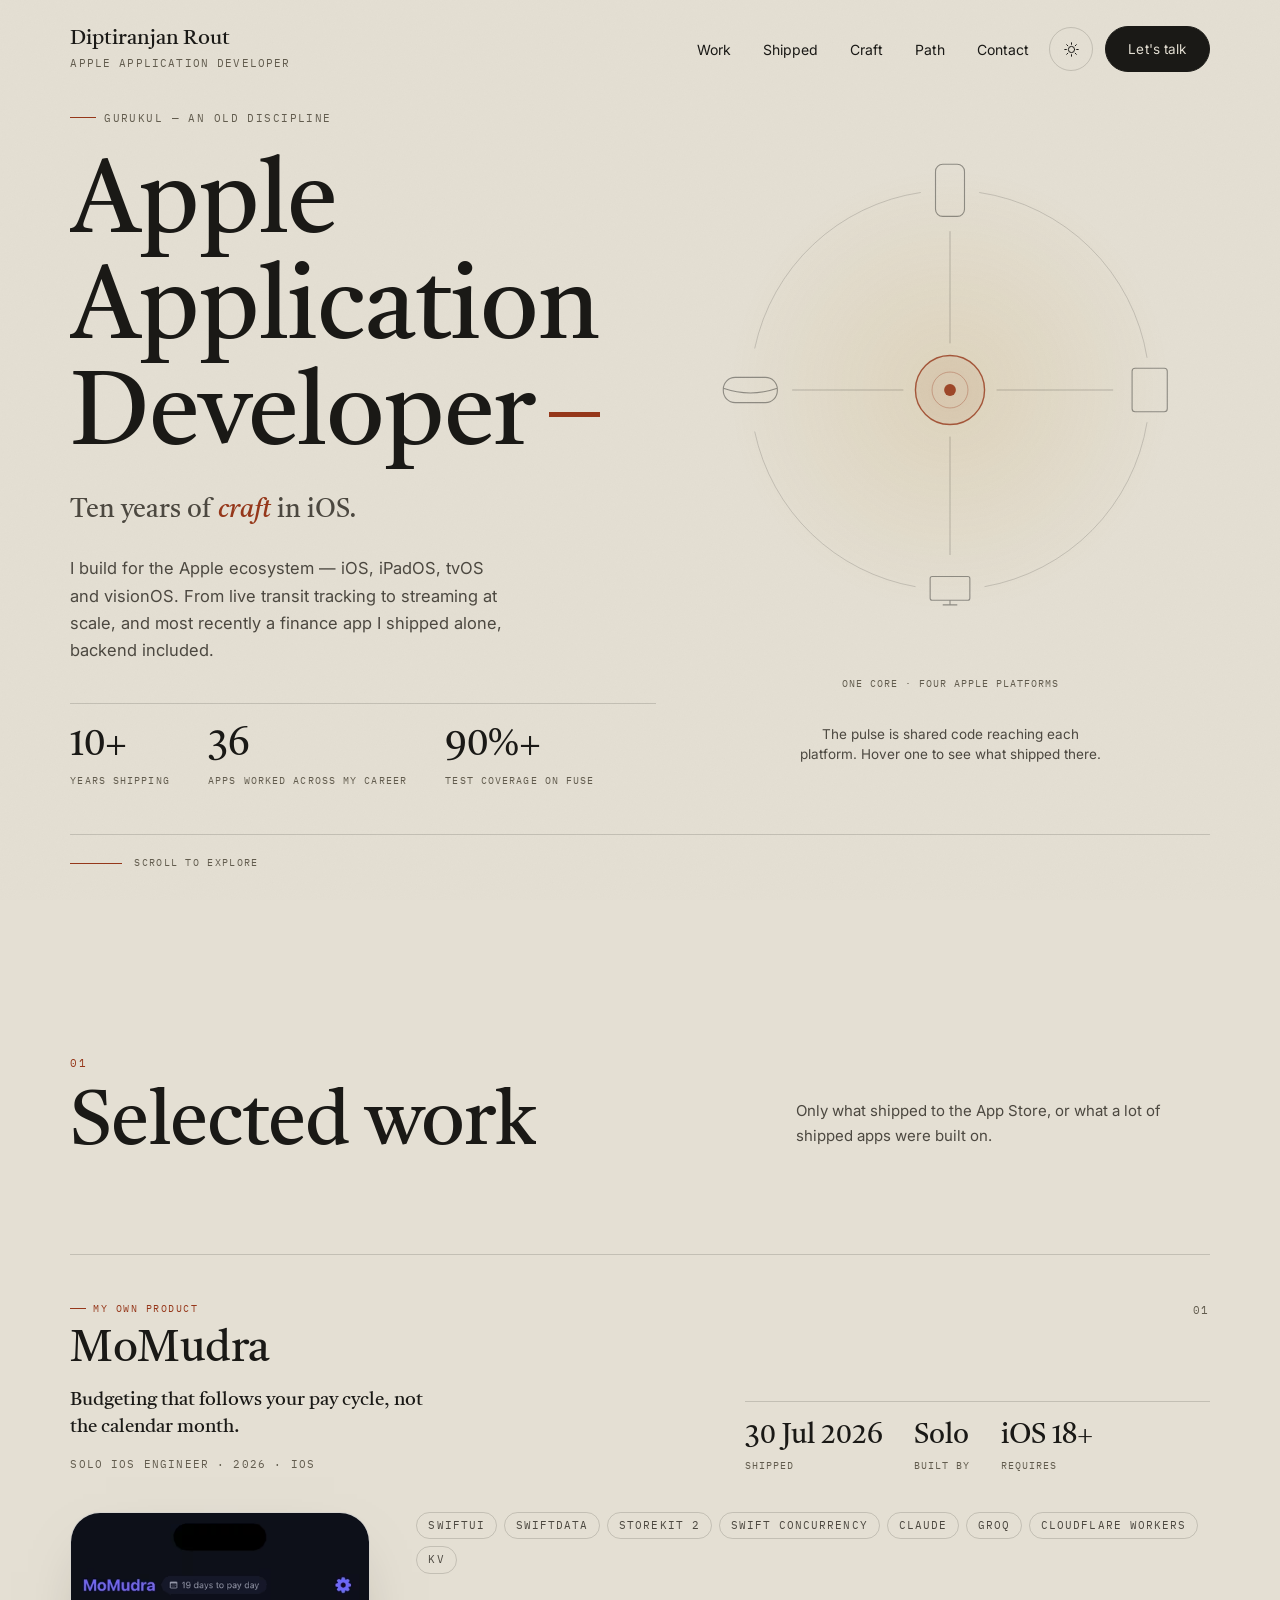
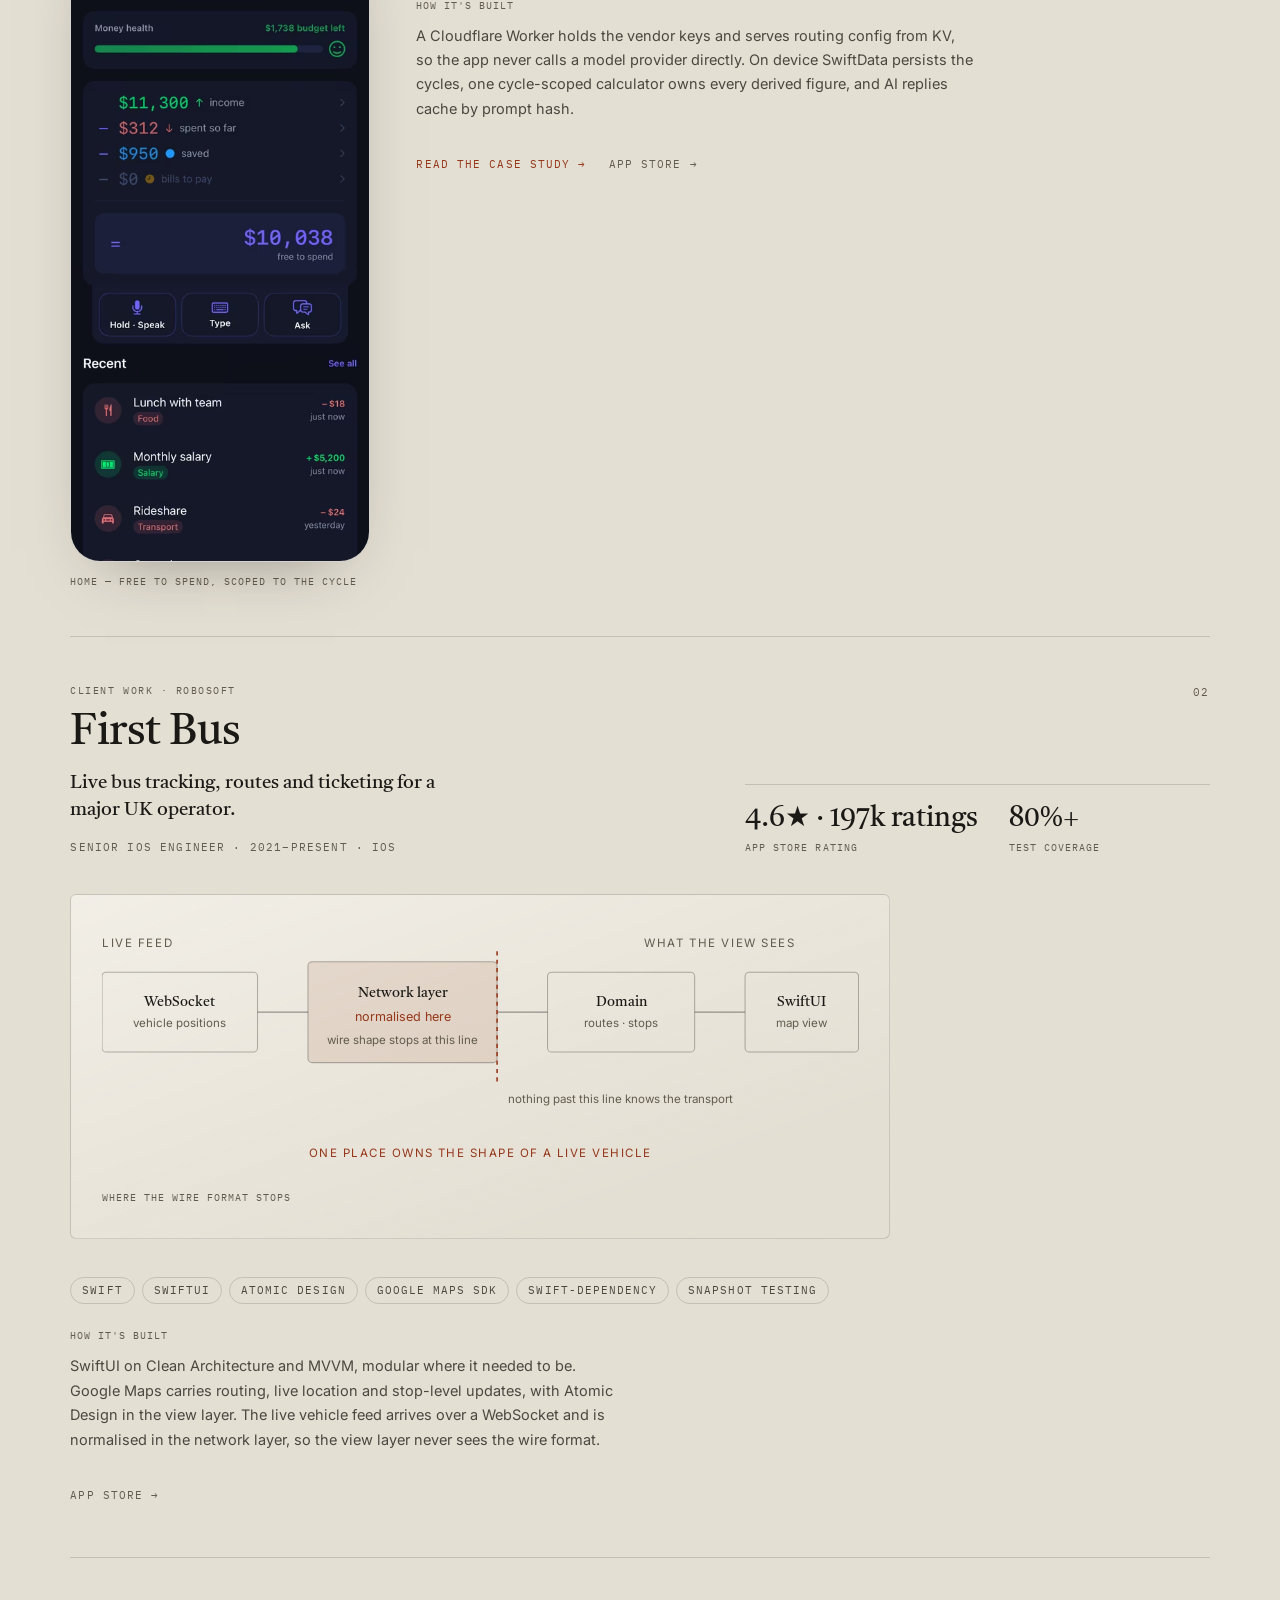
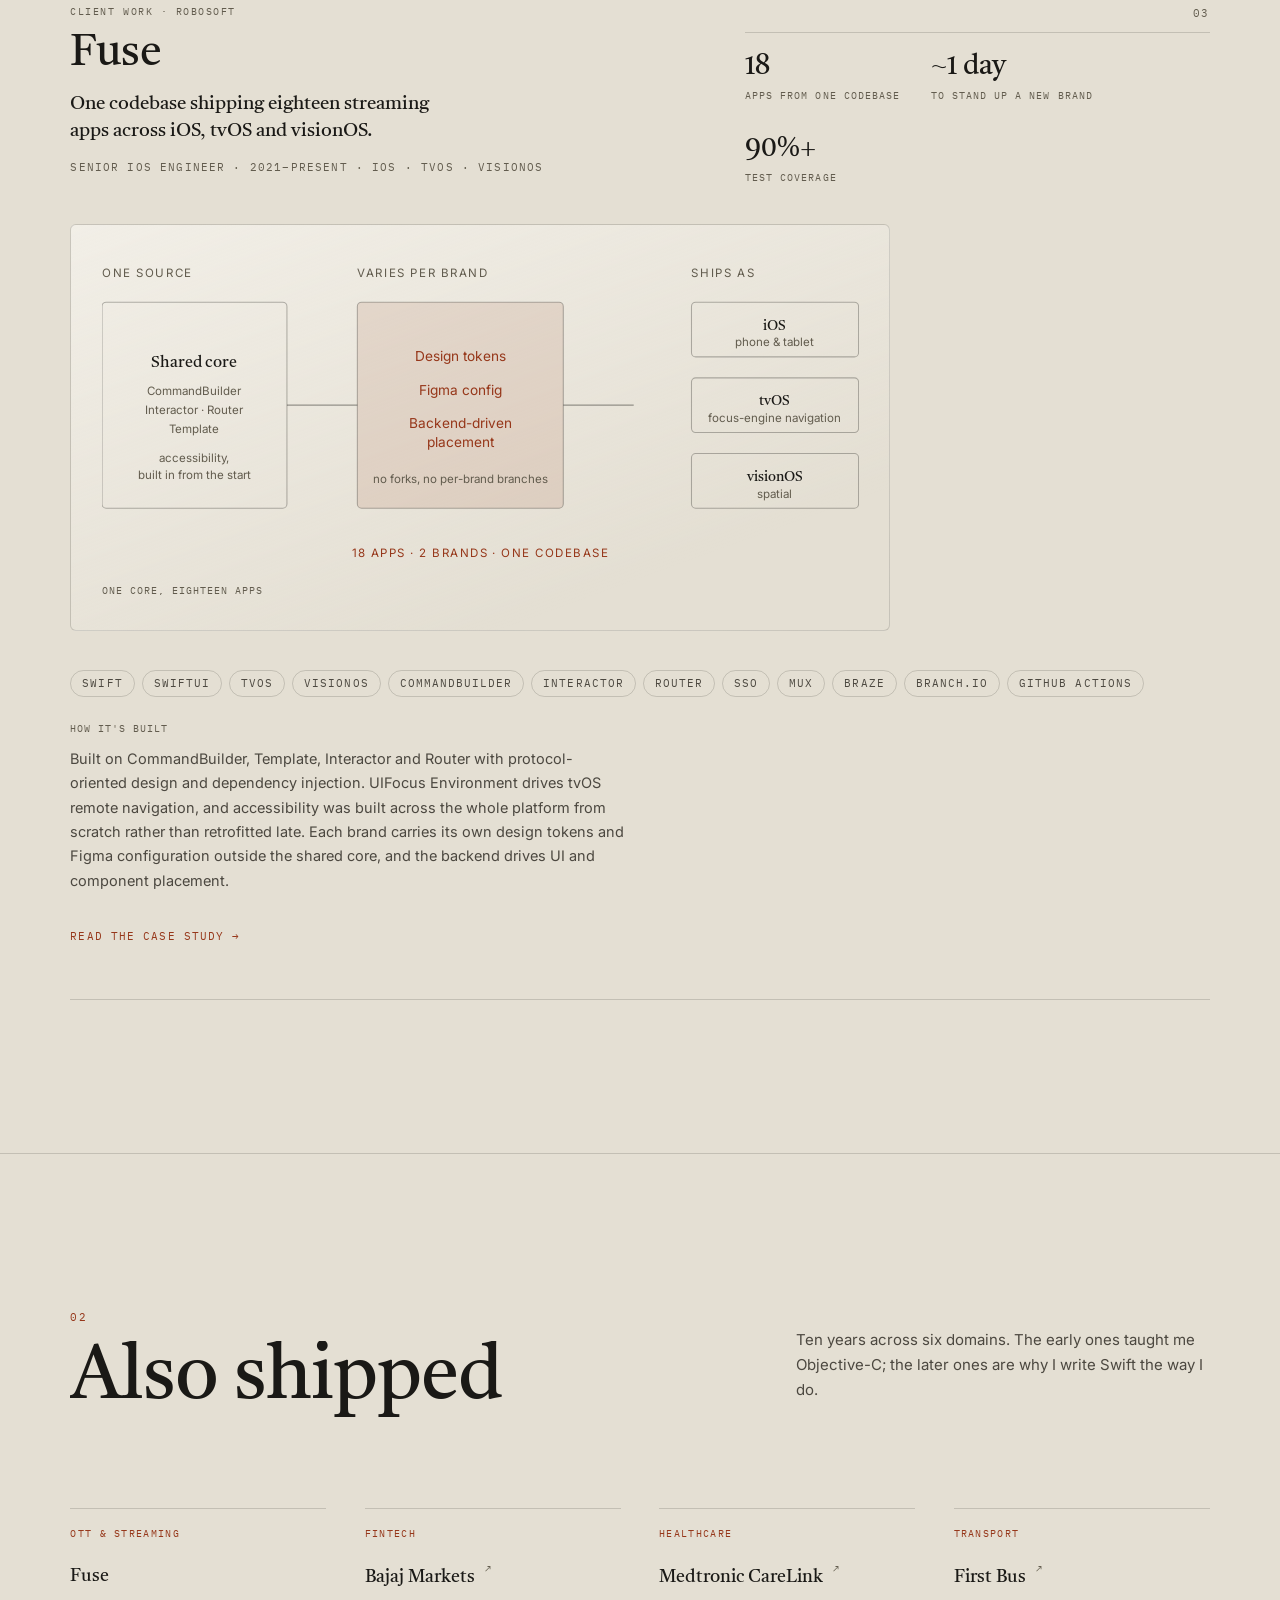
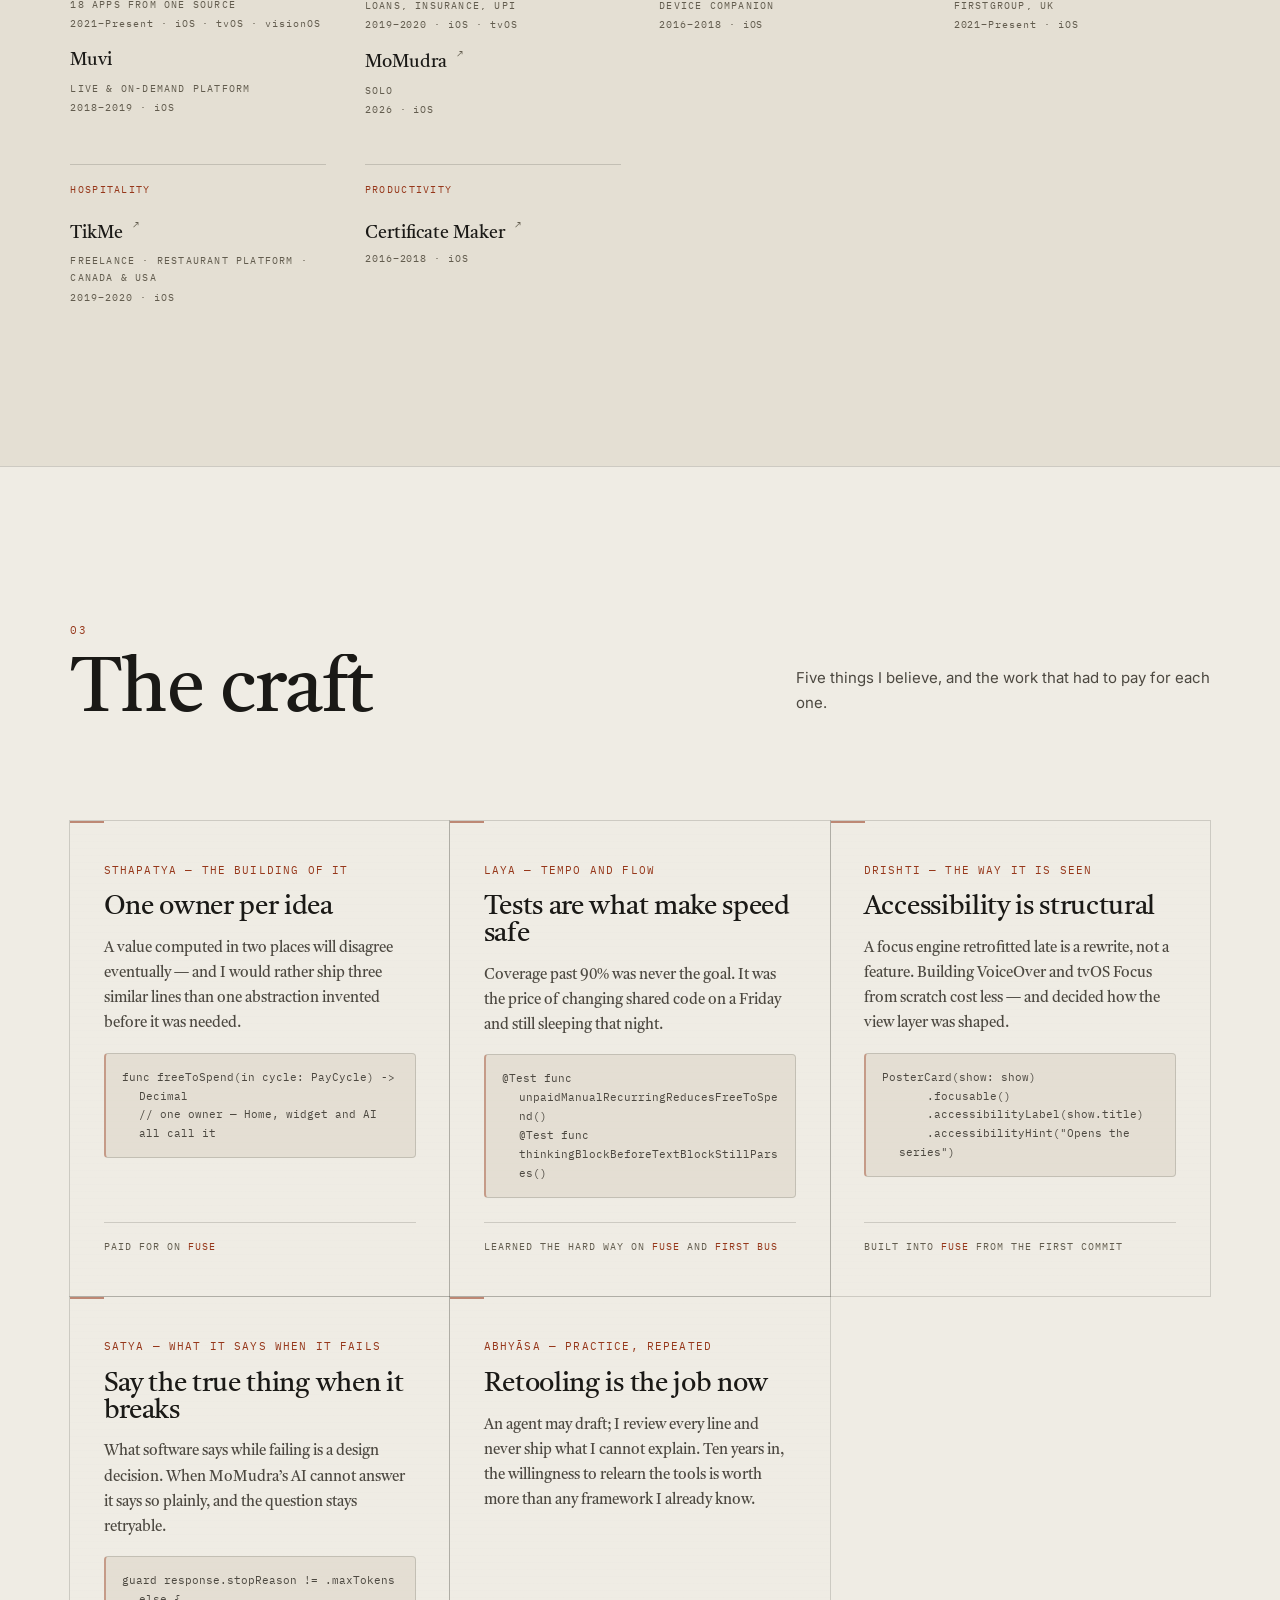
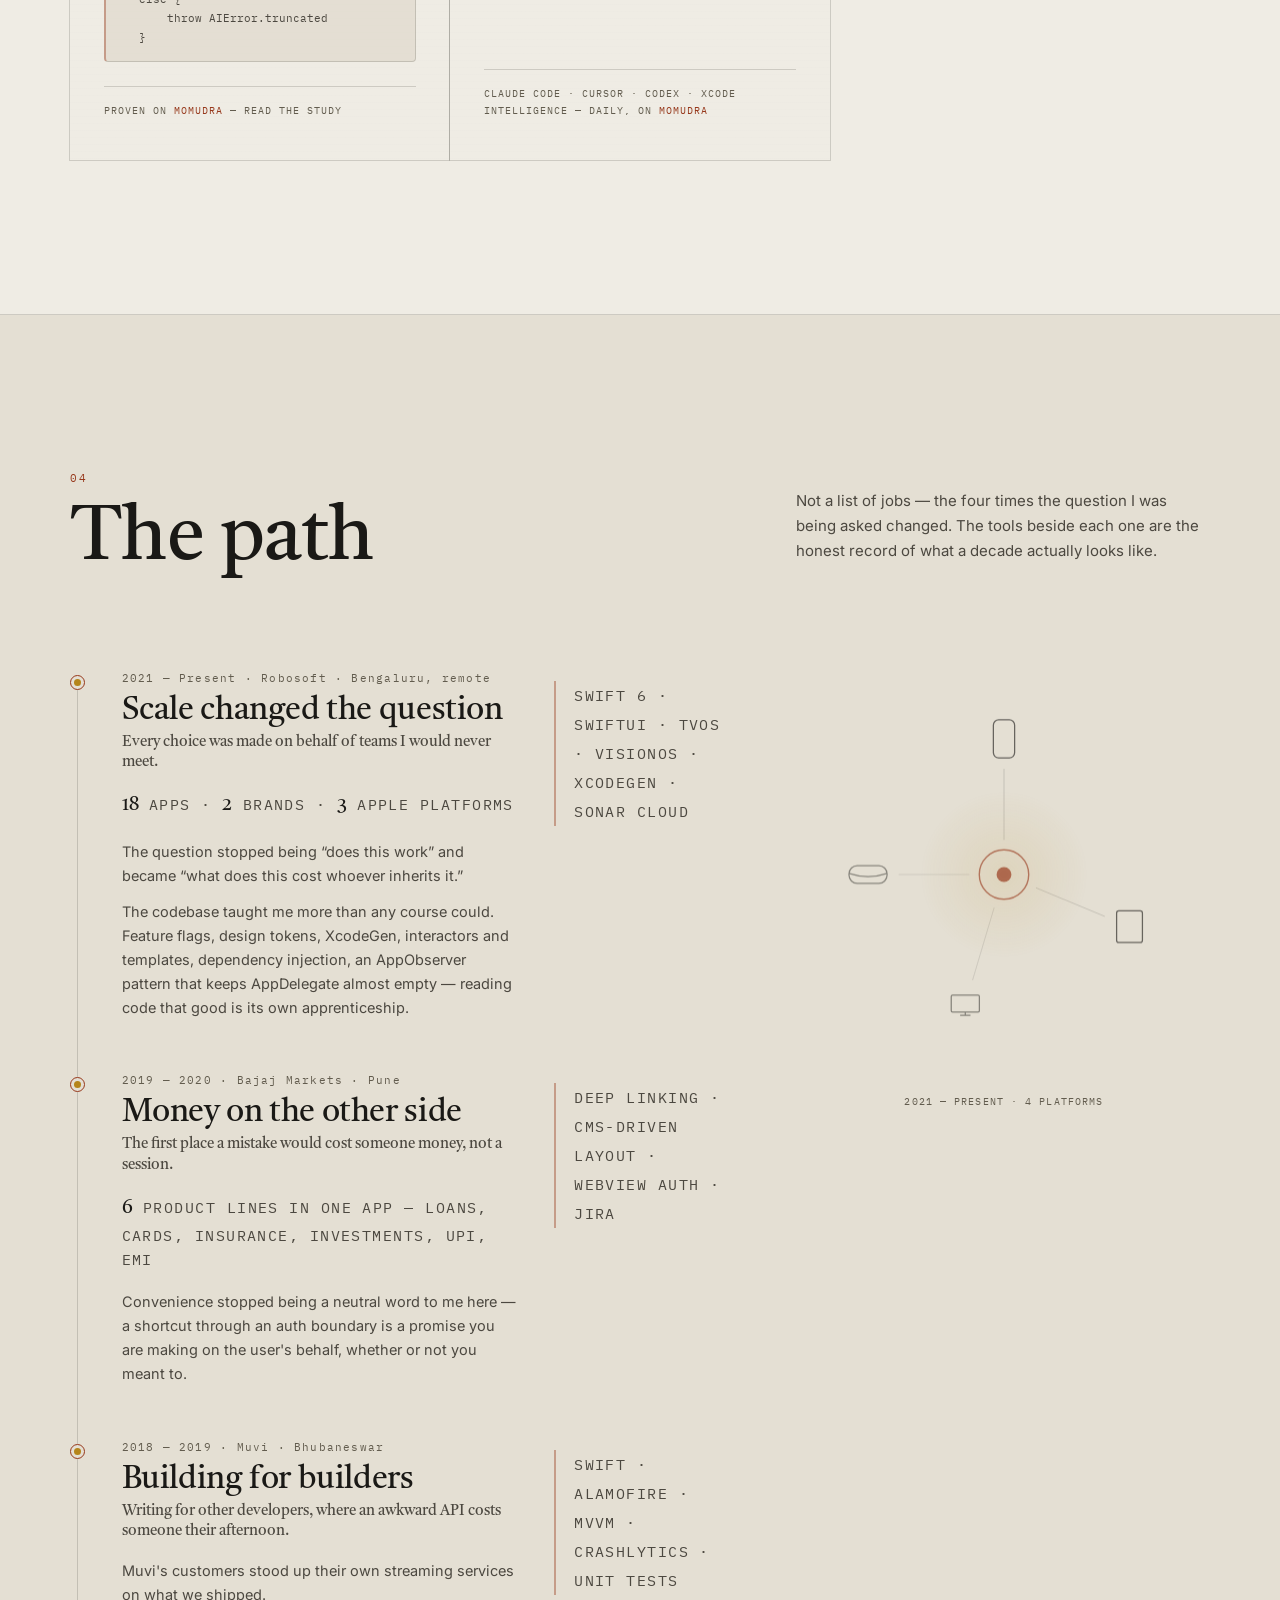
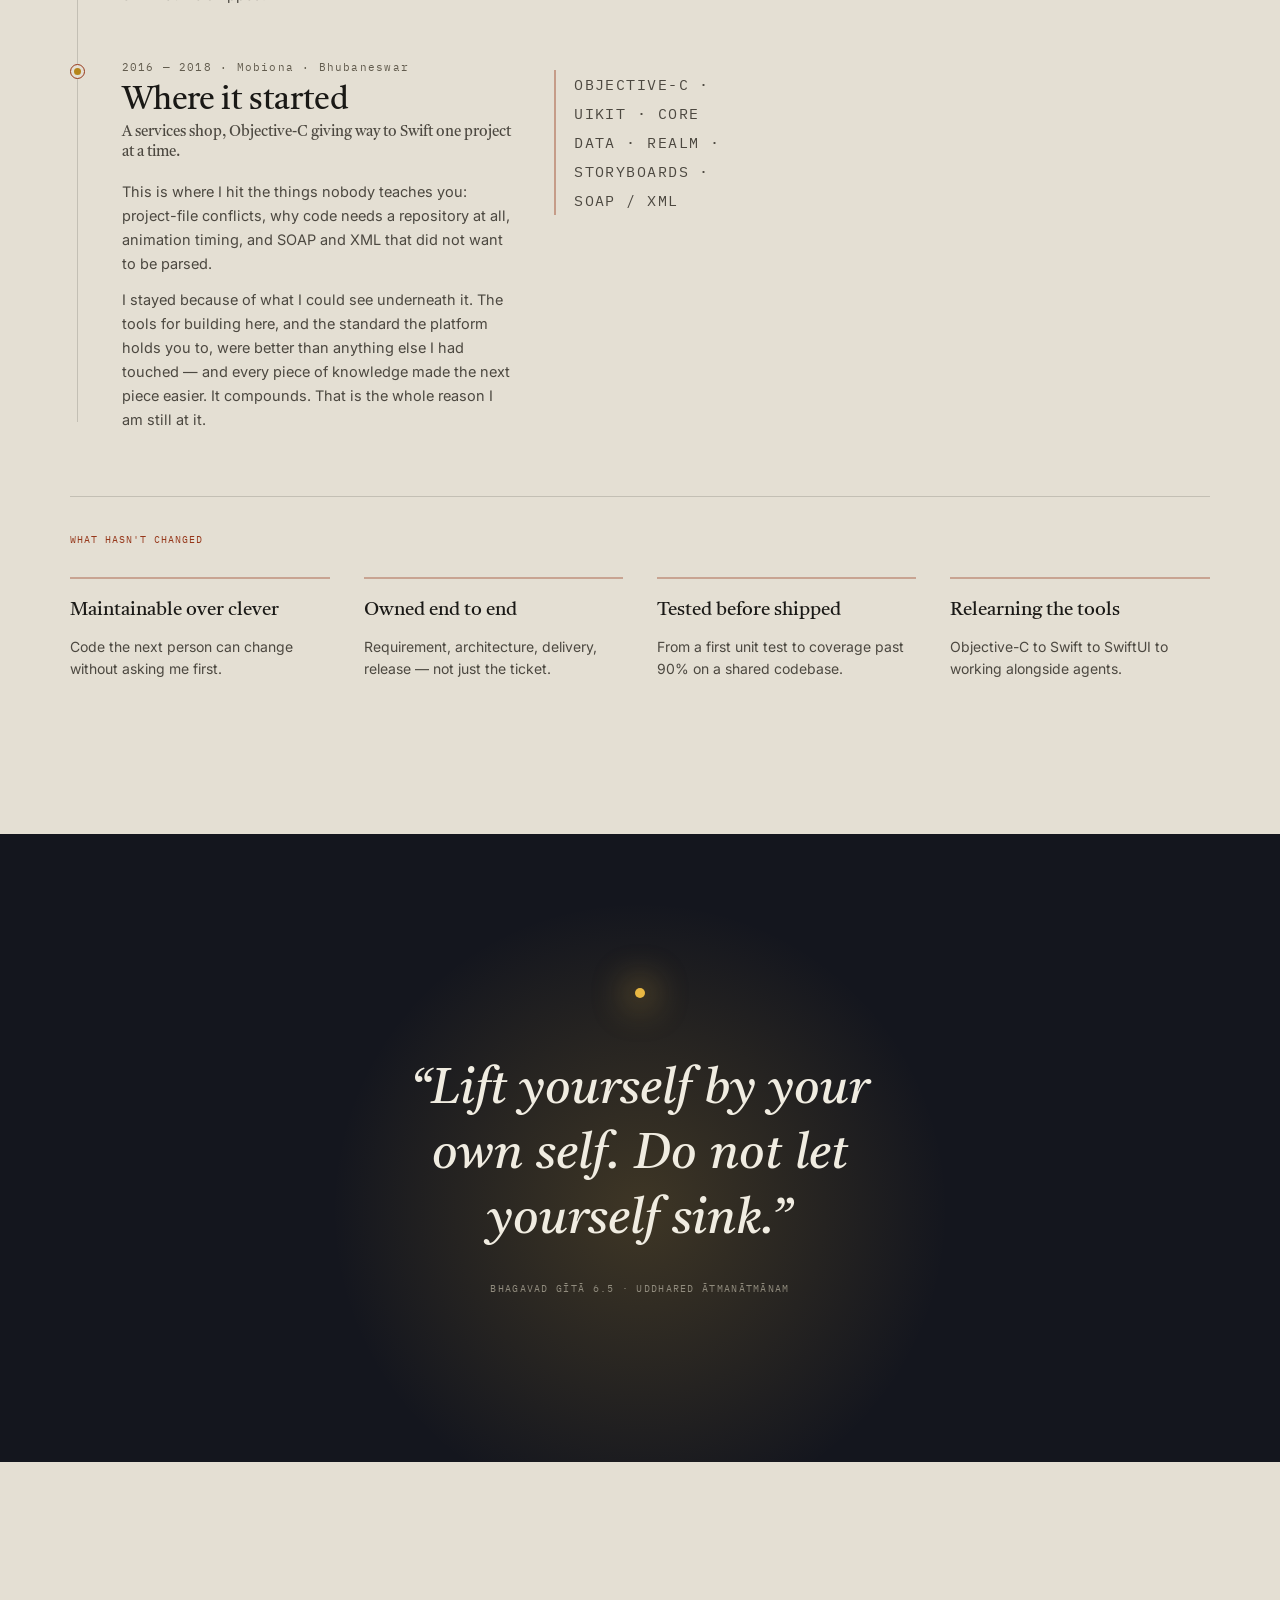
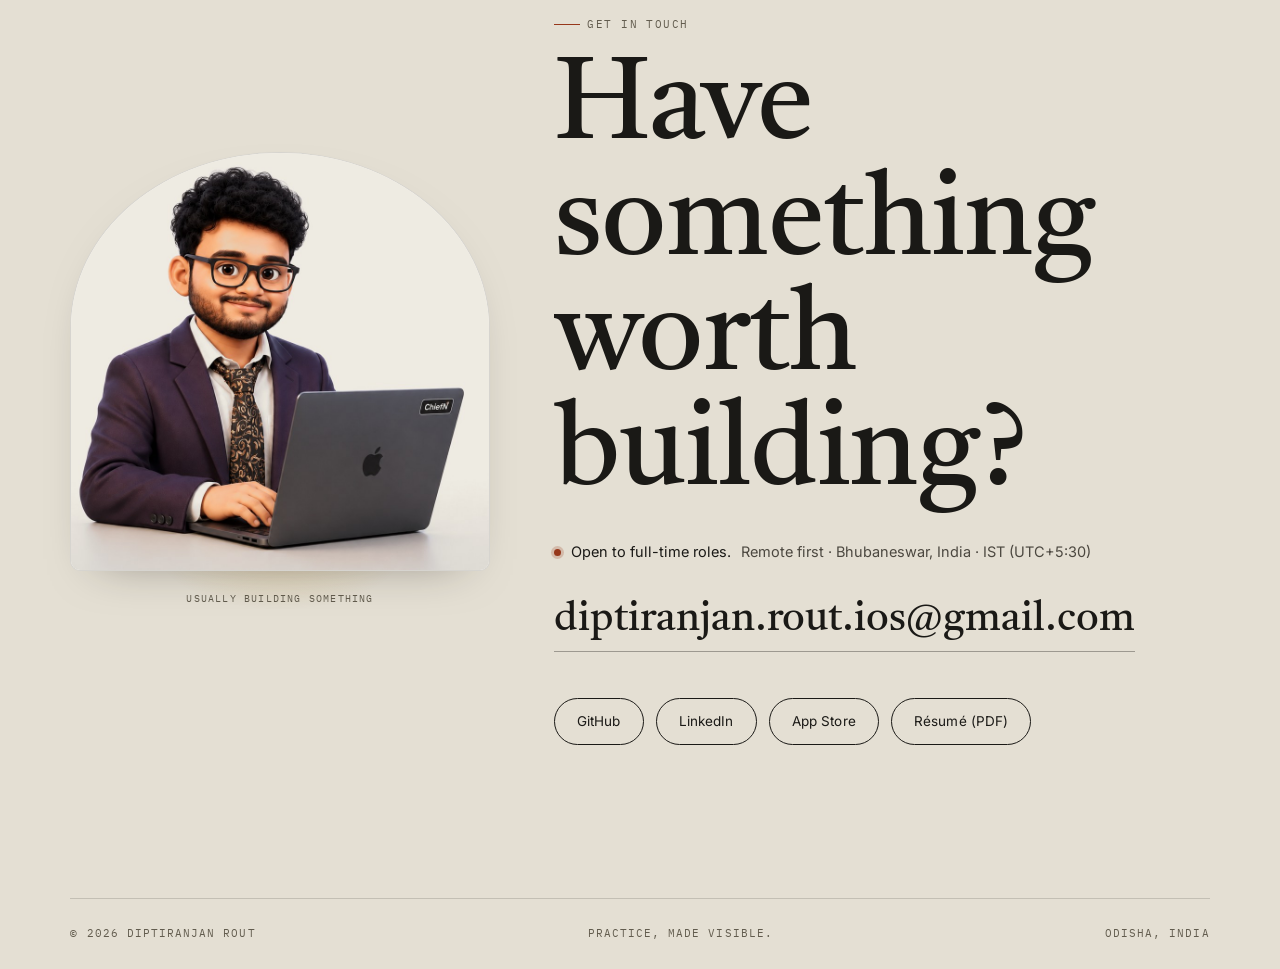
==== index.html @ b43cba4b "The Path gets the journey figure — the hero's constellation, rewound Dipti wanted the decade told as" ====
<!DOCTYPE html>
<html lang="en">
<head>
<meta charset="utf-8" />
<meta name="viewport" content="width=device-width, initial-scale=1" />
<title>Diptiranjan Rout — Apple Application Developer</title>
<meta name="description" content="Portfolio of Diptiranjan Rout, Apple application developer with 10 years across iOS and tvOS — Swift, SwiftUI and Clean Architecture, from fintech to streaming at scale." />
<link rel="canonical" href="https://diptirout.com/">
<meta property="og:site_name" content="Diptiranjan Rout">
<meta property="og:type" content="website">
<meta property="og:url" content="https://diptirout.com/">
<meta property="og:title" content="Diptiranjan Rout — Apple Application Developer">
<meta property="og:description" content="Ten years building for the Apple ecosystem — iOS, iPadOS, tvOS and visionOS. Eighteen apps from one codebase, and a finance app shipped solo, backend included.">
<meta property="og:image" content="https://diptirout.com/shots/og.png">
<meta property="og:image:width" content="1200">
<meta property="og:image:height" content="630">
<meta property="og:image:alt" content="Apple Application Developer — ten years of craft in iOS. Ten years shipping, eighteen apps from one codebase, ninety percent test coverage.">
<meta name="twitter:card" content="summary_large_image">
<meta name="twitter:title" content="Diptiranjan Rout — Apple Application Developer">
<meta name="twitter:description" content="Ten years building for the Apple ecosystem — iOS, iPadOS, tvOS and visionOS. Eighteen apps from one codebase, and a finance app shipped solo, backend included.">
<meta name="twitter:image" content="https://diptirout.com/shots/og.png">
<meta name="theme-color" content="#e9e0cd" media="(prefers-color-scheme: light)">
<meta name="theme-color" content="#141a2b" media="(prefers-color-scheme: dark)">

<script>
  /* Set the theme before first paint so there is no flash of the wrong ground.
     `js` also gates every entrance animation — without it the page renders
     fully visible, so a script failure degrades to a readable document. */
  (function(){
    var d = document.documentElement;
    d.classList.add('js');
    try{
      var saved = localStorage.getItem('gurukul-theme');
      if (saved) d.setAttribute('data-theme', saved);
    }catch(e){}
  })();
</script>

<link rel="preconnect" href="https://fonts.googleapis.com">
<link rel="preconnect" href="https://fonts.gstatic.com" crossorigin>
<link href="https://fonts.googleapis.com/css2?family=Tiro+Devanagari+Sanskrit:ital@0;1&family=Inter:wght@400;500&family=IBM+Plex+Mono:wght@400&display=swap" rel="stylesheet">

<link rel="stylesheet" href="site.css">
</head>
<body>

<a class="skip" href="#main">Skip to content</a>
<div id="progress"></div>

<!-- ══════════════ NAV ══════════════ -->
<header id="top-bar">
  <div class="shell nav">
    <a class="mark" href="#top">
      <b>Diptiranjan Rout</b>
      <small>Apple Application Developer</small>
    </a>

    <nav class="nav-links" id="menu">
      <ul>
        <li><a href="#work">Work</a></li>
        <li><a href="#shipped">Shipped</a></li>
        <li><a href="#craft">Craft</a></li>
        <li><a href="#path">Path</a></li>
        <li><a href="#talk">Contact</a></li>
      </ul>
    </nav>

    <div class="nav-act">
      <button class="icon-btn" id="themeBtn" type="button" aria-label="Switch theme">
        <svg class="sun" viewBox="0 0 24 24" aria-hidden="true"><circle cx="12" cy="12" r="4.4"/><path d="M12 2.5v2.2M12 19.3v2.2M2.5 12h2.2M19.3 12h2.2M5.2 5.2l1.6 1.6M17.2 17.2l1.6 1.6M18.8 5.2l-1.6 1.6M6.8 17.2l-1.6 1.6"/></svg>
        <svg class="moon" viewBox="0 0 24 24" aria-hidden="true"><path d="M20 14.2A8.2 8.2 0 0 1 9.8 4a8.4 8.4 0 1 0 10.2 10.2z"/></svg>
      </button>
      <a class="btn solid" href="#talk">Let's talk</a>
      <button class="icon-btn" id="menuBtn" type="button" aria-expanded="false" aria-controls="menu" aria-label="Open menu"><span class="bars"></span></button>
    </div>
  </div>
</header>

<main id="main">

<!-- ══════════════ HERO ══════════════ -->
<section class="hero" id="top">
  <div class="shell">
    <div class="hero-grid">

      <div class="hero-copy">
        <div class="eyebrow" data-rv>Gurukul — an old discipline</div>

        <!-- The designation leads, not the tenure. A job title is the durable
             fact; "ten years" is a number that changes every January and
             reads as trivia beside it. -->
        <h1 id="headline" data-rv="mask">
          <span class="m"><span>Apple</span></span>
          <span class="m" data-d="1"><span>Application</span></span>
          <span class="m" data-d="2"><span>Developer<i class="tick"></i></span></span>
        </h1>

        <p class="hero-sub" data-rv data-d="2">Ten years of <em>craft</em> in iOS.</p>

        <p class="lede" data-rv data-d="3">I build for the Apple ecosystem — iOS, iPadOS, tvOS and visionOS. From live transit tracking to streaming at scale, and most recently a finance app I shipped alone, backend included.</p>

        <ul class="stats" data-rv data-d="4">
          <!-- BUILD:heroStats:start -->
      <li><b data-count>10+</b><span>Years shipping</span></li>
      <li><b data-count>36</b><span>Apps worked across my career</span></li>
      <li><b data-count>90%+</b><span>Test coverage on Fuse</span></li>
      <!-- BUILD:heroStats:end -->
        </ul>
      </div>

      <div class="hero-figure" data-rv="scale" data-d="1">
        <div class="platform-fig" id="platformWrap">
          <canvas id="platformFig" role="img" aria-label="A diagram: one shared core at the centre, joined by spokes to the five Apple platforms around it — iPhone, iPad, Apple Watch, Apple TV and Vision Pro. A pulse travels outward from the core along each spoke in turn, showing shared code reaching every device."></canvas>
        </div>
        <div class="fig-cap">
          <span id="figCap">One core · four Apple platforms</span>
        </div>
        <!-- The explanation belongs beside the thing it explains. Stranded in
             the hero footer it was 400px from the diagram and read as a motto. -->
        <p class="fig-note" data-rv data-d="2">The pulse is shared code reaching each platform. Hover one to see what shipped there.</p>
      </div>

    </div>

    <div class="hero-foot">
      <div class="scrollcue"><i></i> scroll to explore</div>
    </div>
  </div>
</section>

<!-- ══════════════ WORK ══════════════ -->
<section class="sec work" id="work">
  <div class="shell">
    <div class="sec-head">
      <div data-rv="mask">
        <span class="sec-num" aria-hidden="true">01</span>
        <h2><span class="m"><span>Selected work</span></span></h2>
      </div>
      <p class="note" data-rv data-d="1">Only what shipped to the App Store, or what a lot of shipped apps were built on.</p>
    </div>

    <div class="cards" id="cards">
      <!-- BUILD:cards:start -->
      <article class="card" id="work-momudra">
        <div class="card-head">
          <span class="idx" aria-hidden="true">01</span>
          <span class="owner owner-mine">My own product</span>
          <h3>MoMudra</h3>
          <p class="one">Budgeting that follows your pay cycle, not the calendar month.</p>
          <p class="card-meta">Solo iOS engineer · 2026 · iOS</p>
          <ul class="figs"><li><b>30 Jul 2026</b><span>Shipped</span></li><li><b>Solo</b><span>Built by</span></li><li><b>iOS 18+</b><span>Requires</span></li></ul>
        </div>
        <div class="card-vis"><figure class="media media-shot" data-frame="device"><picture><source type="image/avif" srcset="shots/momudra-home-430.avif 430w, shots/momudra-home-645.avif 645w, shots/momudra-home-860.avif 860w" sizes="(max-width: 860px) 90vw, 380px"><source type="image/webp" srcset="shots/momudra-home-430.webp 430w, shots/momudra-home-645.webp 645w, shots/momudra-home-860.webp 860w" sizes="(max-width: 860px) 90vw, 380px"><img src="shots/momudra-home-860.png" srcset="shots/momudra-home-430.png 430w, shots/momudra-home-645.png 645w, shots/momudra-home-860.png 860w" sizes="(max-width: 860px) 90vw, 380px" width="1206" height="2622" fetchpriority="high" decoding="async" alt="MoMudra home screen: $10,038 free to spend for the current pay cycle, derived from $11,300 income less $312 spent and $950 saved, with 19 days to pay day. Below it, hold-to-speak and type both log an entry, while Ask puts a question to the AI about entries already logged."></picture><figcaption>Home — free to spend, scoped to the cycle</figcaption></figure></div>
        <div class="card-body">
          <ul class="tags"><li>SwiftUI</li><li>SwiftData</li><li>StoreKit 2</li><li>Swift Concurrency</li><li>Claude</li><li>Groq</li><li>Cloudflare Workers</li><li>KV</li></ul>
          <p class="arch"><span class="lbl">How it's built</span>A Cloudflare Worker holds the vendor keys and serves routing config from KV, so the app never calls a model provider directly. On device SwiftData persists the cycles, one cycle-scoped calculator owns every derived figure, and AI replies cache by prompt hash.</p>
          <div class="card-links"><a class="card-cta" href="case-momudra.html">Read the case study →</a><a class="card-cta ghost" href="https://apps.apple.com/in/app/momudra-ai-money-tracker/id6785097723" target="_blank" rel="noopener">App Store<span class="sr-only"> (opens in a new tab)</span> →</a></div>
        </div>
      </article>

      <article class="card" id="work-first-bus">
        <div class="card-head">
          <span class="idx" aria-hidden="true">02</span>
          <span class="owner">Client work · Robosoft</span>
          <h3>First Bus</h3>
          <p class="one">Live bus tracking, routes and ticketing for a major UK operator.</p>
          <p class="card-meta">Senior iOS Engineer · 2021–Present · iOS</p>
          <ul class="figs"><li><b>4.6★ · 197k ratings</b><span>App Store rating</span></li><li><b>80%+</b><span>Test coverage</span></li></ul>
        </div>
        <div class="card-vis"><figure class="media media-diagram"><svg viewBox="0 0 720 240" width="720" height="240" role="img" aria-label="Live vehicle positions arrive over a WebSocket, are normalised in the network layer, pass through the domain layer, and reach the SwiftUI map as settled values. The view layer never sees the wire format."><g class="fig-mute" font-size="11" font-family="var(--f-mono)" letter-spacing="1.5"><text x="0" y="20">LIVE FEED</text><text x="516" y="20">WHAT THE VIEW SEES</text></g><g class="fig-box"><rect x="0" y="44" width="148" height="76" rx="4"/></g><text x="74" y="76" text-anchor="middle" class="fig-strong" font-size="13">WebSocket</text><text x="74" y="96" text-anchor="middle" class="fig-mute" font-size="11">vehicle positions</text><rect x="196" y="34" width="180" height="96" rx="4" class="fig-gap"/><g class="fig-box"><rect x="196" y="34" width="180" height="96" rx="4"/></g><text x="286" y="68" text-anchor="middle" class="fig-strong" font-size="13">Network layer</text><text x="286" y="90" text-anchor="middle" class="fig-accent" font-size="12">normalised here</text><text x="286" y="112" text-anchor="middle" class="fig-mute" font-size="11">wire shape stops at this line</text><g class="fig-box"><rect x="424" y="44" width="140" height="76" rx="4"/></g><text x="494" y="76" text-anchor="middle" class="fig-strong" font-size="13">Domain</text><text x="494" y="96" text-anchor="middle" class="fig-mute" font-size="11">routes · stops</text><g class="fig-box"><rect x="612" y="44" width="108" height="76" rx="4"/></g><text x="666" y="76" text-anchor="middle" class="fig-strong" font-size="13">SwiftUI</text><text x="666" y="96" text-anchor="middle" class="fig-mute" font-size="11">map view</text><path d="M148 82 H196" class="fig-arrow"/><path d="M376 82 H424" class="fig-arrow"/><path d="M564 82 H612" class="fig-arrow"/><line x1="376" y1="24" x2="376" y2="150" class="fig-accent-line fig-dash"/><text x="386" y="168" class="fig-mute" font-size="11">nothing past this line knows the transport</text><text x="360" y="220" text-anchor="middle" class="fig-accent" font-size="11" font-family="var(--f-mono)" letter-spacing="1.4">ONE PLACE OWNS THE SHAPE OF A LIVE VEHICLE</text></svg><figcaption>Where the wire format stops</figcaption></figure></div>
        <div class="card-body">
          <ul class="tags"><li>Swift</li><li>SwiftUI</li><li>Atomic Design</li><li>Google Maps SDK</li><li>Swift-Dependency</li><li>Snapshot Testing</li></ul>
          <p class="arch"><span class="lbl">How it's built</span>SwiftUI on Clean Architecture and MVVM, modular where it needed to be. Google Maps carries routing, live location and stop-level updates, with Atomic Design in the view layer. The live vehicle feed arrives over a WebSocket and is normalised in the network layer, so the view layer never sees the wire format.</p>
          <div class="card-links"><a class="card-cta ghost" href="https://apps.apple.com/gb/app/first-bus/id566586379" target="_blank" rel="noopener">App Store<span class="sr-only"> (opens in a new tab)</span> →</a></div>
        </div>
      </article>

      <article class="card" id="work-fuse">
        <div class="card-head">
          <span class="idx" aria-hidden="true">03</span>
          <span class="owner">Client work · Robosoft</span>
          <h3>Fuse</h3>
          <p class="one">One codebase shipping eighteen streaming apps across iOS, tvOS and visionOS.</p>
          <p class="card-meta">Senior iOS Engineer · 2021–Present · iOS · tvOS · visionOS</p>
          <ul class="figs"><li><b>18</b><span>Apps from one codebase</span></li><li><b>~1 day</b><span>To stand up a new brand</span></li><li><b>90%+</b><span>Test coverage</span></li></ul>
        </div>
        <div class="card-vis"><figure class="media media-diagram"><svg viewBox="0 0 720 300" width="720" height="300" role="img" aria-label="A single shared core feeds a per-brand layer of design tokens, Figma configuration and backend-driven component placement, which produces eighteen apps across iOS, tvOS and visionOS."><g class="fig-mute" font-size="11" font-family="var(--f-mono)" letter-spacing="1.5"><text x="0" y="20">ONE SOURCE</text><text x="243" y="20">VARIES PER BRAND</text><text x="561" y="20">SHIPS AS</text></g><g class="fig-box"><rect x="0" y="44" width="176" height="196" rx="4"/></g><text x="88" y="106" text-anchor="middle" class="fig-strong" font-size="15">Shared core</text><text x="88" y="132" text-anchor="middle" class="fig-mute" font-size="11">CommandBuilder</text><text x="88" y="150" text-anchor="middle" class="fig-mute" font-size="11">Interactor · Router</text><text x="88" y="168" text-anchor="middle" class="fig-mute" font-size="11">Template</text><text x="88" y="196" text-anchor="middle" class="fig-mute" font-size="11">accessibility,</text><text x="88" y="212" text-anchor="middle" class="fig-mute" font-size="11">built in from the start</text><rect x="243" y="44" width="196" height="196" rx="4" class="fig-gap"/><g class="fig-box"><rect x="243" y="44" width="196" height="196" rx="4"/></g><text x="341" y="100" text-anchor="middle" class="fig-accent" font-size="13">Design tokens</text><text x="341" y="132" text-anchor="middle" class="fig-accent" font-size="13">Figma config</text><text x="341" y="164" text-anchor="middle" class="fig-accent" font-size="13">Backend-driven</text><text x="341" y="182" text-anchor="middle" class="fig-accent" font-size="13">placement</text><text x="341" y="216" text-anchor="middle" class="fig-mute" font-size="11">no forks, no per-brand branches</text><path d="M176 142 H243" class="fig-arrow"/><path d="M439 142 H506" class="fig-arrow"/><g class="fig-box"><rect x="561" y="44" width="159" height="52" rx="4"/><rect x="561" y="116" width="159" height="52" rx="4"/><rect x="561" y="188" width="159" height="52" rx="4"/></g><text x="640" y="70" text-anchor="middle" class="fig-strong" font-size="13">iOS</text><text x="640" y="86" text-anchor="middle" class="fig-mute" font-size="11">phone &amp; tablet</text><text x="640" y="142" text-anchor="middle" class="fig-strong" font-size="13">tvOS</text><text x="640" y="158" text-anchor="middle" class="fig-mute" font-size="11">focus-engine navigation</text><text x="640" y="214" text-anchor="middle" class="fig-strong" font-size="13">visionOS</text><text x="640" y="230" text-anchor="middle" class="fig-mute" font-size="11">spatial</text><text x="360" y="286" text-anchor="middle" class="fig-accent" font-size="11" font-family="var(--f-mono)" letter-spacing="1.4">18 APPS · 2 BRANDS · ONE CODEBASE</text></svg><figcaption>One core, eighteen apps</figcaption></figure></div>
        <div class="card-body">
          <ul class="tags"><li>Swift</li><li>SwiftUI</li><li>tvOS</li><li>visionOS</li><li>CommandBuilder</li><li>Interactor</li><li>Router</li><li>SSO</li><li>MUX</li><li>Braze</li><li>Branch.io</li><li>GitHub Actions</li></ul>
          <p class="arch"><span class="lbl">How it's built</span>Built on CommandBuilder, Template, Interactor and Router with protocol-oriented design and dependency injection. UIFocus Environment drives tvOS remote navigation, and accessibility was built across the whole platform from scratch rather than retrofitted late. Each brand carries its own design tokens and Figma configuration outside the shared core, and the backend drives UI and component placement.</p>
          <div class="card-links"><a class="card-cta" href="case-fuse.html">Read the case study →</a></div>
        </div>
      </article>
      <!-- BUILD:cards:end -->
    </div>
  </div>
</section>

<!-- ══════════════ SHIPPED ══════════════ -->
<section class="sec shipped" id="shipped">
  <div class="shell">
    <div class="sec-head">
      <div data-rv="mask">
        <span class="sec-num" aria-hidden="true">02</span>
        <h2><span class="m"><span>Also shipped</span></span></h2>
      </div>
      <p class="note" data-rv data-d="1">Ten years across six domains. The early ones taught me Objective-C; the later ones are why I write Swift the way I do.</p>
    </div>
    <div class="ledger" id="ledger">
      <!-- BUILD:ledger:start -->
      <div class="led-group">
        <h3 class="led-domain">OTT &amp; streaming</h3>
        <ul class="led-apps">
          <li><span class="led-name">Fuse</span><span class="led-note">18 apps from one source</span><span class="led-year">2021–Present · iOS · tvOS · visionOS</span></li>
          <li><span class="led-name">Muvi</span><span class="led-note">live &amp; on-demand platform</span><span class="led-year">2018–2019 · iOS</span></li>
        </ul>
      </div>

      <div class="led-group">
        <h3 class="led-domain">Fintech</h3>
        <ul class="led-apps">
          <li><a href="https://apps.apple.com/in/app/bajaj-markets-loan-finance/id1482914241" target="_blank" rel="noopener" class="led-live"><span class="led-name">Bajaj Markets</span><span class="led-note">loans, insurance, UPI</span><span class="led-year">2019–2020 · iOS · tvOS</span><span class="sr-only"> (opens in a new tab)</span></a></li>
          <li><a href="https://apps.apple.com/in/app/momudra-ai-money-tracker/id6785097723" target="_blank" rel="noopener" class="led-live"><span class="led-name">MoMudra</span><span class="led-note">solo</span><span class="led-year">2026 · iOS</span><span class="sr-only"> (opens in a new tab)</span></a></li>
        </ul>
      </div>

      <div class="led-group">
        <h3 class="led-domain">Healthcare</h3>
        <ul class="led-apps">
          <li><a href="https://apps.apple.com/us/app/medtronic-carelink-mobile/id445860674" target="_blank" rel="noopener" class="led-live"><span class="led-name">Medtronic CareLink</span><span class="led-note">device companion</span><span class="led-year">2016–2018 · iOS</span><span class="sr-only"> (opens in a new tab)</span></a></li>
        </ul>
      </div>

      <div class="led-group">
        <h3 class="led-domain">Transport</h3>
        <ul class="led-apps">
          <li><a href="https://apps.apple.com/gb/app/first-bus/id566586379" target="_blank" rel="noopener" class="led-live"><span class="led-name">First Bus</span><span class="led-note">FirstGroup, UK</span><span class="led-year">2021–Present · iOS</span><span class="sr-only"> (opens in a new tab)</span></a></li>
        </ul>
      </div>

      <div class="led-group">
        <h3 class="led-domain">Hospitality</h3>
        <ul class="led-apps">
          <li><a href="https://apps.apple.com/in/app/tikme/id1302399301" target="_blank" rel="noopener" class="led-live"><span class="led-name">TikMe</span><span class="led-note">freelance · restaurant platform · Canada &amp; USA</span><span class="led-year">2019–2020 · iOS</span><span class="sr-only"> (opens in a new tab)</span></a></li>
        </ul>
      </div>

      <div class="led-group">
        <h3 class="led-domain">Productivity</h3>
        <ul class="led-apps">
          <li><a href="https://apps.apple.com/us/app/certificate-maker-diploma-ai/id1179092354" target="_blank" rel="noopener" class="led-live"><span class="led-name">Certificate Maker</span><span class="led-year">2016–2018 · iOS</span><span class="sr-only"> (opens in a new tab)</span></a></li>
        </ul>
      </div>
      <!-- BUILD:ledger:end -->
    </div>
  </div>
</section>

<!-- ══════════════ CRAFT ══════════════ -->
<section class="sec craft" id="craft">
  <div class="shell">
    <div class="sec-head">
      <div data-rv="mask">
        <span class="sec-num" aria-hidden="true">03</span>
        <h2><span class="m"><span>The craft</span></span></h2>
      </div>
      <p class="note" data-rv data-d="1">Five things I believe, and the work that had to pay for each one.</p>
    </div>
  </div>
  <div class="shell">
    <div class="leaves">
      <div class="leaf" data-rv>
        <span class="n">Sthapatya — the building of it</span>
        <h3>One owner per idea</h3>
        <p class="take">A value computed in two places will disagree eventually — and I would rather ship three similar lines than one abstraction invented before it was needed.</p>
        <pre class="snip"><code>func freeToSpend(in cycle: PayCycle) -&gt; Decimal
// one owner — Home, widget and AI all call it</code></pre>
        <div class="leaf-sig">Paid for on <b>Fuse</b></div>
      </div>
      <div class="leaf" data-rv data-d="1">
        <span class="n">Laya — tempo and flow</span>
        <h3>Tests are what make speed safe</h3>
        <p class="take">Coverage past 90% was never the goal. It was the price of changing shared code on a Friday and still sleeping that night.</p>
        <pre class="snip"><code>@Test func unpaidManualRecurringReducesFreeToSpend()
@Test func thinkingBlockBeforeTextBlockStillParses()</code></pre>
        <div class="leaf-sig">Learned the hard way on <b>Fuse</b> and <b>First Bus</b></div>
      </div>
      <div class="leaf" data-rv data-d="2">
        <span class="n">Drishti — the way it is seen</span>
        <h3>Accessibility is structural</h3>
        <p class="take">A focus engine retrofitted late is a rewrite, not a feature. Building VoiceOver and tvOS Focus from scratch cost less — and decided how the view layer was shaped.</p>
        <pre class="snip"><code>PosterCard(show: show)
    .focusable()
    .accessibilityLabel(show.title)
    .accessibilityHint("Opens the series")</code></pre>
        <div class="leaf-sig">Built into <b>Fuse</b> from the first commit</div>
      </div>
      <div class="leaf" data-rv data-d="3">
        <span class="n">Satya — what it says when it fails</span>
        <h3>Say the true thing when it breaks</h3>
        <p class="take">What software says while failing is a design decision. When MoMudra&rsquo;s AI cannot answer it says so plainly, and the question stays retryable.</p>
        <pre class="snip"><code>guard response.stopReason != .maxTokens else {
    throw AIError.truncated
}</code></pre>
        <div class="leaf-sig">Proven on <b>MoMudra</b> — read the study</div>
      </div>
      <div class="leaf" data-rv data-d="4">
        <span class="n">Abhyāsa — practice, repeated</span>
        <h3>Retooling is the job now</h3>
        <p class="take">An agent may draft; I review every line and never ship what I cannot explain. Ten years in, the willingness to relearn the tools is worth more than any framework I already know.</p>
        <div class="leaf-sig">Claude Code · Cursor · Codex · Xcode intelligence — daily, on <b>MoMudra</b></div>
      </div>
    </div>
  </div>
</section>

<!-- ══════════════ PATH ══════════════ -->
<section class="sec" id="path">
  <div class="shell">
    <div class="sec-head">
      <div data-rv="mask">
        <span class="sec-num" aria-hidden="true">04</span>
        <h2><span class="m"><span>The path</span></span></h2>
      </div>
      <p class="note" data-rv data-d="1">Not a list of jobs — the four times the question I was being asked changed. The tools beside each one are the honest record of what a decade actually looks like.</p>
    </div>
    <div class="path-grid">
    <ul class="line">
        <li data-rv data-plats="iOS,iPadOS,tvOS,visionOS" data-core="1"><span class="lamp"></span>
          <div class="era">
            <div class="era-body">
              <div class="yr">2021 — Present · Robosoft · Bengaluru, remote</div>
              <h3>Scale changed the question</h3>
              <p class="take">Every choice was made on behalf of teams I would never meet.</p>
              <p class="era-fig"><b>18</b> apps · <b>2</b> brands · <b>3</b> Apple platforms</p>
              <p>The question stopped being “does this work” and became “what does this cost whoever inherits it.”</p>
              <p>The codebase taught me more than any course could. Feature flags, design tokens, XcodeGen, interactors and templates, dependency injection, an AppObserver pattern that keeps AppDelegate almost empty — reading code that good is its own apprenticeship.</p>
            </div>
            <p class="era-stack">Swift 6 · SwiftUI · tvOS · visionOS · XcodeGen · Sonar Cloud</p>
          </div>
        </li>
        <li data-rv data-plats="iOS,iPadOS,tvOS"><span class="lamp"></span>
          <div class="era">
            <div class="era-body">
              <div class="yr">2019 — 2020 · Bajaj Markets · Pune</div>
              <h3>Money on the other side</h3>
              <p class="take">The first place a mistake would cost someone money, not a session.</p>
              <p class="era-fig"><b>6</b> product lines in one app — loans, cards, insurance, investments, UPI, EMI</p>
              <p>Convenience stopped being a neutral word to me here — a shortcut through an auth boundary is a promise you are making on the user's behalf, whether or not you meant to.</p>
            </div>
            <p class="era-stack">Deep Linking · CMS-driven layout · WebView auth · Jira</p>
          </div>
        </li>
        <li data-rv data-plats="iOS,iPadOS"><span class="lamp"></span>
          <div class="era">
            <div class="era-body">
              <div class="yr">2018 — 2019 · Muvi · Bhubaneswar</div>
              <h3>Building for builders</h3>
              <p class="take">Writing for other developers, where an awkward API costs someone their afternoon.</p>
              <p>Muvi's customers stood up their own streaming services on what we shipped.</p>
            </div>
            <p class="era-stack">Swift · Alamofire · MVVM · Crashlytics · Unit Tests</p>
          </div>
        </li>
        <li data-rv data-plats="iOS,iPadOS"><span class="lamp"></span>
          <div class="era">
            <div class="era-body">
              <div class="yr">2016 — 2018 · Mobiona · Bhubaneswar</div>
              <h3>Where it started</h3>
              <p class="take">A services shop, Objective-C giving way to Swift one project at a time.</p>
              <p>This is where I hit the things nobody teaches you: project-file conflicts, why code needs a repository at all, animation timing, and SOAP and XML that did not want to be parsed.</p>
              <p>I stayed because of what I could see underneath it. The tools for building here, and the standard the platform holds you to, were better than anything else I had touched — and every piece of knowledge made the next piece easier. It compounds. That is the whole reason I am still at it.</p>
            </div>
            <p class="era-stack">Objective-C · UIKit · Core Data · Realm · Storyboards · SOAP / XML</p>
          </div>
        </li>
      </ul>

      <!-- The journey, drawn. The hero shows the full constellation as it
           stands today; this rewinds it era by era, ending on the single
           device the decade started from. -->
      <div class="path-fig" aria-hidden="true">
        <canvas id="pathFig"></canvas>
        <p class="path-cap"><span id="pathCap"></span></p>
      </div>
    </div>

    <!-- The tools column above changes every two years. This is the part
         that hasn't. -->
    <div class="constants" data-rv>
      <h3>What hasn't changed</h3>
      <ul>
        <li><b>Maintainable over clever</b><span>Code the next person can change without asking me first.</span></li>
        <li><b>Owned end to end</b><span>Requirement, architecture, delivery, release — not just the ticket.</span></li>
        <li><b>Tested before shipped</b><span>From a first unit test to coverage past 90% on a shared codebase.</span></li>
        <li><b>Relearning the tools</b><span>Objective-C to Swift to SwiftUI to working alongside agents.</span></li>
      </ul>
    </div>
  </div>
</section>

<!-- ══════════════ NIGHT BAND ══════════════ -->
<section class="night inverse">
  <div class="shell">
    <div class="diya" aria-hidden="true"></div>
    <p class="verse" data-rv>“Lift yourself by your own self. Do not let yourself sink.”</p>
    <p class="verse-src" data-rv data-d="1">Bhagavad Gītā 6.5 · uddhared ātmanātmānam</p>
  </div>
</section>

<!-- ══════════════ TALK ══════════════ -->
<section class="sec talk" id="talk">
  <div class="shell talk-grid">

    <!-- The one place on the page a face does real work: the moment you ask
         someone to actually write to you. -->
    <figure class="portrait" data-rv="scale">
      <div class="portrait-niche">
        <img src="shots/portrait.jpg" width="900" height="900" loading="lazy" decoding="async"
             alt="Illustrated portrait of Diptiranjan Rout, working at a laptop.">
      </div>
      <figcaption>Usually building something</figcaption>
    </figure>

    <div class="talk-body">
      <div class="eyebrow" data-rv>Get in touch</div>
      <h2 data-rv="mask" style="margin-top:18px">
        <span class="m"><span>Have something</span></span>
        <span class="m" data-d="1"><span>worth building?</span></span>
      </h2>
      <!-- Stated plainly and near the top of the contact block. A recruiter
           should not have to infer availability from a job title, and "remote
           first" plus a timezone answers the question that actually decides
           whether they write. -->
      <p class="availability">
        <span class="avail-dot" aria-hidden="true"></span>
        <b>Open to full-time roles.</b>
        Remote first · Bhubaneswar, India · IST (UTC+5:30)
      </p>
      <a class="mailto" href="mailto:diptiranjan.rout.ios@gmail.com">diptiranjan.rout.ios@gmail.com</a>
      <ul class="socials" data-rv data-d="2">
        <li><a class="btn" href="https://github.com/DiptiRout" target="_blank" rel="noopener">GitHub</a></li>
        <li><a class="btn" href="https://www.linkedin.com/in/diptiranjan-rout-ios-dev" target="_blank" rel="noopener">LinkedIn</a></li>
        <li><a class="btn" href="https://apps.apple.com/in/app/momudra-ai-money-tracker/id6785097723" target="_blank" rel="noopener">App Store</a></li>
        <li><a class="btn" href="Diptiranjan-Rout-iOS.pdf" target="_blank" rel="noopener">Résumé (PDF)</a></li>
      </ul>
    </div>
  </div>
</section>
</main>

<div class="shell">
  <footer>
    <span>© <span id="yr"></span> Diptiranjan Rout</span>
    <span>Practice, made visible.</span>
    <span>Odisha, India</span>
  </footer>
</div>

<!-- BUILD:platformApps:start -->
      <script>window.PLATFORM_APPS={"iOS":36,"iPadOS":"iPad-only work at Mobiona, Muvi and Fuse","tvOS":19,"visionOS":18};</script>
      <!-- BUILD:platformApps:end -->

<script>
/* ============================================================
   1. UTILITIES
   ============================================================ */
const RM = matchMedia('(prefers-reduced-motion: reduce)').matches;
const $  = (s, r = document) => r.querySelector(s);
const $$ = (s, r = document) => [...r.querySelectorAll(s)];

$('#yr').textContent = new Date().getFullYear();

/* ---- theme ---- */
(function theme(){
  const root = document.documentElement;
  const sysDark = matchMedia('(prefers-color-scheme: dark)');
  const isDark = () => root.dataset.theme ? root.dataset.theme === 'dark' : sysDark.matches;
  const sync = () => {
    $('#themeBtn').setAttribute('aria-label', isDark() ? 'Switch to day theme' : 'Switch to night theme');
  };
  $('#themeBtn').addEventListener('click', () => {
    const next = isDark() ? 'light' : 'dark';
    root.dataset.theme = next;
    try{ localStorage.setItem('gurukul-theme', next); }catch(e){}
    sync(); repaintFigure();
  });
  sysDark.addEventListener('change', () => { sync(); repaintFigure(); });
  sync();
})();

/* ---- scroll progress + tucked nav ---- */
const bar = $('#progress'), barTop = $('#top-bar');
const onScroll = () => {
  const max = document.documentElement.scrollHeight - innerHeight;
  bar.style.width = (max > 0 ? Math.min(1, scrollY / max) * 100 : 0) + '%';
  barTop.classList.toggle('tuck', scrollY > 40);
};
addEventListener('scroll', onScroll, { passive:true });
onScroll();

/* ---- mobile menu ---- */
(function menu(){
  const btn = $('#menuBtn'), panel = $('#menu');
  const isOpen = () => btn.getAttribute('aria-expanded') === 'true';
  const set = open => {
    if (open === isOpen()) return;
    btn.setAttribute('aria-expanded', String(open));
    btn.setAttribute('aria-label', open ? 'Close menu' : 'Open menu');
    panel.classList.toggle('open', open);
    /* Opening a panel and leaving focus behind it strands a keyboard user
       outside the thing they just opened; closing without handing focus
       back drops them at the top of the document. Deferred because a
       focus() call made while the click is still being delivered is
       discarded. */
    if (open){
      const first = panel.querySelector('a');
      if (first) setTimeout(() => first.focus(), 0);
    } else if (document.activeElement && panel.contains(document.activeElement)) {
      btn.focus();
    }
  };
  btn.addEventListener('click', () => set(!isOpen()));
  panel.addEventListener('click', e => { if (e.target.closest('a')) set(false); });
  addEventListener('keydown', e => { if (e.key === 'Escape' && isOpen()) set(false); });
})();

/* Reveals are CSS now — `animation-timeline: view()` in site.css. The
   IntersectionObserver that used to toggle an `.in` class is gone, along
   with the re-observe calls the rendered sections needed. */

/* ---- stat counters ---- */
(function counters(){
  if (RM) return;
  const run = el => {
    const m = el.textContent.match(/^(\D*)(\d+(?:\.\d+)?)(.*)$/);
    if (!m) return;                                  // placeholders like [XX] stay as-is
    const [, pre, numStr, post] = m;
    const end = parseFloat(numStr), dp = (numStr.split('.')[1] || '').length;
    const settle = () => { el.textContent = pre + end.toFixed(dp) + post; };
    /* A hidden tab gets no animation frames, so a count-up started there
       freezes partway and the page ends up claiming "0+ years shipping".
       Nothing about this number is worth animating badly — snap it. */
    if (document.hidden){ settle(); return; }
    const t0 = performance.now(), dur = 900;
    const tick = t => {
      const p = Math.min(1, (t - t0) / dur);
      const e = 1 - Math.pow(1 - p, 3);
      el.textContent = pre + (end * e).toFixed(dp) + post;
      if (p < 1) requestAnimationFrame(tick); else settle();
    };
    requestAnimationFrame(tick);
  };
  const co = new IntersectionObserver(es => {
    for (const e of es) if (e.isIntersecting){ run(e.target); co.unobserve(e.target); }
  }, { threshold:.6 });
  $$('[data-count]').forEach(el => co.observe(el));
})();



/* Twelve links open in a new tab. Moving someone to a new context without
   telling them is disorienting for anyone not watching the tab bar, so each
   one gets a note only assistive tech reads. Applied here rather than in
   markup so the JS-rendered cards and ledger are covered too. */
(function newTabNotice(){
  $$('a[target="_blank"]').forEach(a => {
    if (a.querySelector('.sr-only')) return;
    const n = document.createElement('span');
    n.className = 'sr-only';
    n.textContent = ' (opens in a new tab)';
    a.appendChild(n);
  });
})();


/* ============================================================
   2. ONE CORE, FIVE PLATFORMS

   The hero figure. A single core node with the five Apple platforms
   around it, joined by spokes, with a pulse travelling outward along
   each in turn — shared code reaching every device. It is the claim
   the rest of the page spends its time backing up.

   It replaced a yantra, which was beautiful and said nothing. This
   is a diagram: no drag, no momentum score, nothing to fight the
   page for a touch gesture. Hovering a platform names it, and that
   is the whole interaction.

   All colour is read from the CSS custom properties, so the piece
   follows the theme without a second palette living in JS.
   ============================================================ */
/* ============================================================
   DEVICES — the Apple hardware vocabulary, defined once.

   Both the hero figure and the journey figure in The Path draw these
   same glyphs. Duplicating the path data for a second canvas would have
   meant an iPad that gradually stopped matching the other iPad, which is
   the failure this site has a whole craft principle about.

   Each glyph takes its own context so neither figure has to reach into
   the other's closure.
   ============================================================ */
const roundRect = (ctx, x, y, w, h, r) => {
  if (ctx.roundRect){ ctx.roundRect(x, y, w, h, r); return; }
  ctx.moveTo(x+r, y);
  ctx.arcTo(x+w, y,   x+w, y+h, r);
  ctx.arcTo(x+w, y+h, x,   y+h, r);
  ctx.arcTo(x,   y+h, x,   y,   r);
  ctx.arcTo(x,   y,   x+w, y,   r);
};

const DEVICES = [
  { name:'iPhone', os:'iOS', hw:0.30, hh:0.54, k:1.11,
    glyph:(ctx,s) => { roundRect(ctx, -s*0.30, -s*0.54, s*0.60, s*1.08, s*0.15);
                 ctx.moveTo(-s*0.10, -s*0.54); ctx.lineTo(s*0.10, -s*0.54); } },

  { name:'iPad', os:'iPadOS', hw:0.47, hh:0.58, k:0.86,
    glyph:(ctx,s) => { roundRect(ctx, -s*0.47, -s*0.58, s*0.94, s*1.16, s*0.08);
                 ctx.moveTo(0, -s*0.46); ctx.lineTo(0, -s*0.46); } },

  { name:'Apple TV', os:'tvOS', hw:0.60, hh:0.46, k:0.76,
    glyph:(ctx,s) => {
      roundRect(ctx, -s*0.60, -s*0.40, s*1.20, s*0.72, s*0.06);
      ctx.moveTo(-s*0.22, s*0.46); ctx.lineTo(s*0.22, s*0.46);
      ctx.moveTo(0, s*0.32); ctx.lineTo(0, s*0.46);
    } },

  { name:'Vision Pro', os:'visionOS', hw:0.64, hh:0.34, k:0.97,
    glyph:(ctx,s) => {
      roundRect(ctx, -s*0.64, -s*0.30, s*1.28, s*0.60, s*0.28);
      ctx.moveTo(-s*0.64, -s*0.04); ctx.quadraticCurveTo(0, s*0.18, s*0.64, -s*0.04);
    } }
];

let repaintFigure = () => {};

(function platforms(){
  const canvas = $('#platformFig'), wrap = $('#platformWrap');
  const ctx = canvas.getContext('2d');
  const capEl = $('#figCap');
  const CAP_DEFAULT = capEl.textContent.trim();

  const PULSE   = 3200;                          // ms for a pulse to reach the rim
  const STAGGER = 520;                           // ms between platforms

  let W = 0, H = 0, cx = 0, cy = 0, R = 0, dpr = 1;
  let t0 = 0, hoverPlat = -1;
  let mx = -9e9, my = -9e9;

  /* Scroll progress across the hero, 0 → 1. `exitSpan` is cached because
     reading offsetHeight inside the draw loop forces a layout on every
     single frame — the classic way to make a smooth animation expensive. */
  const heroEl = document.querySelector('.hero');
  let exit = 0, exitSpan = 1;
  const smooth = (a, b, x) => {
    const t = Math.max(0, Math.min(1, (x - a) / (b - a)));
    return t * t * (3 - 2 * t);
  };

  let INK = [30,26,20], SIN = [154,58,30], HAL = [184,134,15];

  const hex = h => {
    h = h.trim().replace('#','');
    if (h.length === 3) h = h.split('').map(c => c + c).join('');
    return [0,2,4].map(i => parseInt(h.slice(i, i+2), 16));
  };
  const rgba = (c,a) => `rgba(${c[0]},${c[1]},${c[2]},${a})`;
  const mix  = (a,b,t) => a.map((v,i) => Math.round(v + (b[i]-v)*t));
  const P    = (r,a) => [cx + Math.cos(a)*r, cy + Math.sin(a)*r];

  function readTheme(){
    const cs = getComputedStyle(document.documentElement);
    try{
      INK = hex(cs.getPropertyValue('--ink'));
      SIN = hex(cs.getPropertyValue('--sindoor'));
      HAL = hex(cs.getPropertyValue('--haldi'));
    }catch(e){ /* keep the last good palette */ }
  }
  repaintFigure = readTheme;


  /* Hairline device outlines, drawn at the same weight as the spokes so
     they read as part of one figure rather than five logos pasted on.

     `hw`/`hh` are half-extents in units of the base size, and `k` scales
     each glyph so all five carry roughly the same optical area. Drawing
     them at one literal size made the Apple TV twice the mass of the
     iPhone and the Watch look like an afterthought. */
  const PLATFORMS = DEVICES;

  const angleOf = i => -Math.PI/2 + i * (Math.PI*2/PLATFORMS.length);

  function measure(){
    const rect = wrap.getBoundingClientRect();
    dpr = Math.min(devicePixelRatio || 1, 2);
    W = Math.round(rect.width); H = Math.round(rect.height);
    if (!W || !H) return;
    canvas.width = W * dpr; canvas.height = H * dpr;
    ctx.setTransform(dpr, 0, 0, dpr, 0, 0);
    cx = W/2; cy = H/2; R = Math.min(W,H) / 2;
    exitSpan = Math.max(1, (heroEl ? heroEl.offsetHeight : innerHeight) * 0.85);
    if (!t0) t0 = performance.now();
  }

  wrap.addEventListener('pointermove', e => {
    const r = canvas.getBoundingClientRect();
    mx = e.clientX - r.left; my = e.clientY - r.top;
  }, { passive:true });
  wrap.addEventListener('pointerdown', e => {
    const r = canvas.getBoundingClientRect();
    mx = e.clientX - r.left; my = e.clientY - r.top;
  }, { passive:true });
  wrap.addEventListener('pointerleave', () => { mx = my = -9e9; });

  function draw(now){
    if (!W){ measure(); requestAnimationFrame(draw); return; }
    ctx.clearRect(0,0,W,H);

    const t = now - t0;

    /* everything fades up once, together */
    const reveal = RM ? 1 : Math.max(0, Math.min(1, t / 900));

    /* Scrubbed, not triggered: the diagram takes itself apart as the hero
       leaves — platforms first, then the spokes retract to the core, then
       the core itself dims. Scroll back up and it rebuilds, because the
       whole thing is bound to position rather than to a one-shot trigger. */
    if (!RM) exit = Math.max(0, Math.min(1, scrollY / exitSpan));
    const platGone = smooth(0.00, 0.50, exit);
    const spokeGone = smooth(0.10, 0.70, exit);
    const rimGone   = smooth(0.00, 0.45, exit);
    const coreGone  = smooth(0.55, 1.00, exit);
    if (coreGone >= 1) { if (!RM) requestAnimationFrame(draw); return; }

    /* the figure settles back a touch as it goes */
    ctx.save();
    ctx.translate(cx, cy);
    ctx.scale(1 - 0.10 * exit, 1 - 0.10 * exit);
    ctx.translate(-cx, -cy);

    const ring = R * 0.78;
    const gs   = Math.max(16, R * 0.170);   /* balanced glyphs read small; give them presence */
    const core = R * 0.135;

    /* which platform is under the pointer */
    let near = -1;
    if (!RM && mx > -1e8){
      let best = Infinity;
      for (let i = 0; i < PLATFORMS.length; i++){
        const p = PLATFORMS[i];
        const [gx, gy] = P(ring, angleOf(i));
        const d = Math.hypot(mx - gx, my - gy);
        const hit = gs * p.k * Math.max(p.hw, p.hh) + gs * 0.5;
        if (d < hit && d < best){ best = d; near = i; }
      }
    }

    /* Each glyph's own clearance, so the rim and the spokes stop the same
       optical distance from every device instead of one fixed number that
       suited none of them. */
    const clear = i => {
      const p = PLATFORMS[i], sz = gs * p.k;
      return { tan: sz * p.hw + gs * 0.34, rad: sz * Math.max(p.hw, p.hh) + gs * 0.34 };
    };

    /* 1 · the rim, broken around each platform.
       A continuous circle ran straight through the middle of all five
       glyphs, which looked like a drawing error. Now it is an arc between
       neighbours and the devices sit in its gaps. */
    ctx.lineWidth = 1;
    ctx.strokeStyle = rgba(INK, 0.16 * reveal * (1 - rimGone));
    for (let i = 0; i < PLATFORMS.length; i++){
      const j = (i + 1) % PLATFORMS.length;
      const a0 = angleOf(i) + clear(i).tan / ring;
      let   a1 = angleOf(j) - clear(j).tan / ring;
      if (a1 < a0) a1 += Math.PI * 2;
      ctx.beginPath(); ctx.arc(cx, cy, ring, a0, a1);
      ctx.stroke();
    }

    /* 2 · spokes from core to each platform */
    for (let i = 0; i < PLATFORMS.length; i++){
      const a = angleOf(i);
      const rIn = core * 1.35, rOut = ring - clear(i).rad;
      const [x1, y1] = P(rIn, a);
      const [x2, y2] = P(rIn + (rOut - rIn) * (1 - spokeGone), a);   // retracts
      ctx.beginPath();
      ctx.moveTo(x1, y1); ctx.lineTo(x2, y2);
      ctx.lineWidth = 1;
      ctx.strokeStyle = rgba(INK, (i === near ? 0.45 : 0.22) * reveal * (1 - spokeGone));
      ctx.stroke();
    }

    /* 3 · the pulse — shared code leaving the core, one platform at a time */
    if (!RM){
      for (let i = 0; i < PLATFORMS.length; i++){
        const phase = ((t + i * STAGGER) % (PULSE * PLATFORMS.length)) / PULSE;
        if (phase > 1) continue;                       // this spoke is resting
        const a = angleOf(i);
        const rIn = core * 1.35, rOut = ring - clear(i).rad;
        const rp = rIn + (rOut - rIn) * phase;
        const fade = Math.sin(phase * Math.PI);        // in and out at the ends
        const [px, py] = P(rp, a);
        ctx.beginPath(); ctx.arc(px, py, 2.6, 0, Math.PI*2);
        ctx.fillStyle = rgba(mix(SIN, HAL, 0.35), 0.9 * fade * reveal * (1 - spokeGone));
        ctx.fill();
      }
    }

    /* 4 · the core.
       Three equal stacked lines read as a hamburger menu button — an icon
       nobody wants in the middle of a hero. A ring around a filled centre
       says "origin" without borrowing a UI control's shape. */
    ctx.beginPath(); ctx.arc(cx, cy, core, 0, Math.PI*2);
    ctx.fillStyle = rgba(SIN, 0.07 * reveal * (1 - coreGone));
    ctx.fill();
    ctx.lineWidth = 1.4;
    ctx.strokeStyle = rgba(SIN, 0.8 * reveal * (1 - coreGone));
    ctx.stroke();

    ctx.beginPath(); ctx.arc(cx, cy, core * 0.52, 0, Math.PI*2);
    ctx.lineWidth = 1;
    ctx.strokeStyle = rgba(SIN, 0.32 * reveal * (1 - coreGone));
    ctx.stroke();

    ctx.beginPath(); ctx.arc(cx, cy, core * 0.17, 0, Math.PI*2);
    ctx.fillStyle = rgba(SIN, 0.9 * reveal * (1 - coreGone));
    ctx.fill();

    /* 5 · the platforms */
    for (let i = 0; i < PLATFORMS.length; i++){
      const [gx, gy] = P(ring, angleOf(i));
      const lit = i === near;
      ctx.save();
      ctx.translate(gx, gy);
      ctx.beginPath();
      PLATFORMS[i].glyph(ctx, gs * PLATFORMS[i].k);
      ctx.lineWidth = lit ? 1.7 : 1.1;
      ctx.strokeStyle = rgba(lit ? SIN : INK, (lit ? 0.95 : 0.42) * reveal * (1 - platGone));
      ctx.stroke();
      ctx.restore();
    }

    ctx.restore();

    if (near !== hoverPlat){
      hoverPlat = near;
      if (near < 0){
        capEl.textContent = CAP_DEFAULT;
      } else {
        const p = PLATFORMS[near];
        const n = (window.PLATFORM_APPS || {})[p.os];
        /* A platform with no confirmed count shows no number rather than a
           zero — an unproven claim is worse than a missing one. */
        capEl.textContent =
          typeof n === 'number' ? p.name + ' · ' + n + (n === 1 ? ' app' : ' apps') + ' shipped'
          : typeof n === 'string' ? p.name + ' · ' + n
          : p.name + ' · ' + p.os;
      }
    }

    if (!RM) requestAnimationFrame(draw);
  }

  readTheme();
  measure();
  requestAnimationFrame(draw);

  let rt;
  addEventListener('resize', () => {
    clearTimeout(rt);
    rt = setTimeout(() => { measure(); if (RM) requestAnimationFrame(draw); }, 200);
  });
})();

/* ============================================================
   THE PATH — the journey figure.

   Reuses the DEVICES glyphs the hero draws, so an iPad here is the same
   iPad there. Each era in the timeline carries data-plats listing the
   platforms Dipti had reached by that point; whichever era is nearest the
   middle of the viewport drives the drawing.

   The site opens on the full constellation. Scrolling down through The
   Path runs it backwards — four platforms, then three, then the two he
   started with — so the section ends on the single device the decade
   began from. Reverse-chronological order is the timeline's own; flipping
   the eras would make it grow forward instead.
   ============================================================ */
(function journey(){
  const canvas = $('#pathFig'), capEl = $('#pathCap');
  if (!canvas) return;
  const ctx = canvas.getContext('2d');
  const items = $$('#path li[data-plats]');
  if (!items.length) return;

  const RM = matchMedia('(prefers-reduced-motion: reduce)').matches;
  let W = 0, H = 0, cx = 0, cy = 0, R = 0, dpr = 1;
  let INK, SIN, HAL;
  let active = -1, shown = [], raf = 0;

  const hex = h => {
    h = h.trim().replace('#','');
    if (h.length === 3) h = h.split('').map(c => c + c).join('');
    return [0,2,4].map(i => parseInt(h.slice(i, i+2), 16));
  };
  const rgba = (c,a) => `rgba(${c[0]},${c[1]},${c[2]},${a})`;

  function readTheme(){
    const cs = getComputedStyle(document.documentElement);
    try{
      INK = hex(cs.getPropertyValue('--ink'));
      SIN = hex(cs.getPropertyValue('--sindoor'));
      HAL = hex(cs.getPropertyValue('--haldi'));
    }catch(e){}
  }
  readTheme();

  function measure(){
    const r = canvas.getBoundingClientRect();
    if (!r.width) return false;
    dpr = Math.min(devicePixelRatio || 1, 2);
    W = Math.round(r.width); H = Math.round(r.height);
    canvas.width = W * dpr; canvas.height = H * dpr;
    ctx.setTransform(dpr, 0, 0, dpr, 0, 0);
    cx = W/2; cy = H/2; R = Math.min(W,H)/2;
    return true;
  }

  /* Each platform holds a 0..1 presence value, so a platform arriving or
     leaving eases rather than popping. */
  /* Each device carries presence AND its own angle. Fixed slots meant an
     era with two platforms drew them at top and right — a lopsided L that
     read as a rendering fault rather than an early career. Present
     platforms now spread evenly around the ring, so two sit opposite, three
     make a triangle, four a square, and they travel between arrangements as
     the era changes. */
  const state = DEVICES.map((d, k) => ({ p: 0, a: -Math.PI/2 + k*(Math.PI*2/DEVICES.length), aT: 0 }));
  let corePresence = 0, coreTarget = 0;

  function setEra(i){
    if (i === active) return;
    active = i;
    const li = items[i];
    const want = (li.dataset.plats || '').split(',').filter(Boolean);
    const present = DEVICES.map((d, k) => ({ d, k })).filter(x => want.includes(x.d.os));
    DEVICES.forEach((d, k) => { state[k].target = want.includes(d.os) ? 1 : 0; });
    present.forEach((x, rank) => {
      state[x.k].aT = -Math.PI/2 + rank * (Math.PI*2 / present.length);
      /* a device fading in starts where it will land, rather than sweeping
         in from wherever it happened to sit in a previous era */
      if (state[x.k].p < 0.02) state[x.k].a = state[x.k].aT;
    });
    coreTarget = li.dataset.core ? 1 : 0;
    const yr = (li.querySelector('.yr')?.textContent || '').split('·')[0].trim();
    capEl.textContent = yr ? yr + ' · ' + want.length + (want.length === 1 ? ' platform' : ' platforms') : '';
    if (!raf) raf = requestAnimationFrame(tick);
  }

  function tick(){
    raf = 0;
    let moving = false;
    state.forEach(st => {
      const t = st.target ?? 0;
      const d = t - st.p;
      if (Math.abs(d) > 0.002){ st.p += d * (RM ? 1 : 0.12); moving = true; }
      else st.p = t;
      /* shortest way round, so a device never takes the long way to a
         neighbouring slot */
      let da = st.aT - st.a;
      while (da >  Math.PI) da -= Math.PI*2;
      while (da < -Math.PI) da += Math.PI*2;
      if (Math.abs(da) > 0.004){ st.a += da * (RM ? 1 : 0.12); moving = true; }
      else st.a = st.aT;
    });
    const dc = coreTarget - corePresence;
    if (Math.abs(dc) > 0.002){ corePresence += dc * (RM ? 1 : 0.12); moving = true; }
    else corePresence = coreTarget;

    draw();
    if (moving) raf = requestAnimationFrame(tick);
  }

  function draw(){
    if (!W && !measure()) return;
    ctx.clearRect(0,0,W,H);

    const ring = R * 0.66;
    const gs   = Math.max(14, R * 0.155);
    const core = R * 0.12;

    /* spokes — only to platforms that exist in this era, and only once the
       shared core exists to send anything down them */
    DEVICES.forEach((d, k) => {
      const st = state[k].p;
      if (st < 0.02) return;
      const a = state[k].a;
      const gx = cx + Math.cos(a)*ring, gy = cy + Math.sin(a)*ring;
      const sz = gs * d.k;
      const clear = sz * Math.max(d.hw, d.hh) + gs * 0.34;
      const t = Math.max(0, 1 - clear/ring);
      ctx.beginPath();
      ctx.moveTo(cx + Math.cos(a)*core*1.4, cy + Math.sin(a)*core*1.4);
      ctx.lineTo(cx + Math.cos(a)*ring*t,   cy + Math.sin(a)*ring*t);
      ctx.lineWidth = 1;
      ctx.strokeStyle = rgba(INK, 0.20 * st * corePresence);
      ctx.stroke();

      ctx.save();
      ctx.translate(gx, gy);
      ctx.beginPath();
      d.glyph(ctx, sz * (0.86 + 0.14*st));
      ctx.lineWidth = 1.25;
      ctx.strokeStyle = rgba(INK, 0.62 * st);
      ctx.stroke();
      ctx.restore();
    });

    /* the core — only from the era a shared codebase existed */
    if (corePresence > 0.02){
      const g = ctx.createRadialGradient(cx, cy, 0, cx, cy, core*3.4);
      g.addColorStop(0, rgba(HAL, 0.16 * corePresence));
      g.addColorStop(1, rgba(HAL, 0));
      ctx.beginPath(); ctx.arc(cx, cy, core*3.4, 0, Math.PI*2);
      ctx.fillStyle = g; ctx.fill();

      ctx.beginPath(); ctx.arc(cx, cy, core, 0, Math.PI*2);
      ctx.lineWidth = 1.4;
      ctx.strokeStyle = rgba(SIN, 0.85 * corePresence); ctx.stroke();

      ctx.beginPath(); ctx.arc(cx, cy, core*0.30, 0, Math.PI*2);
      ctx.fillStyle = rgba(SIN, 0.95 * corePresence); ctx.fill();
    }
  }

  /* whichever era sits nearest the middle of the viewport is the one being
     read, which is steadier than firing on entry and exit */
  function pick(){
    const mid = innerHeight * 0.42;
    let best = Infinity, idx = active < 0 ? 0 : active;
    items.forEach((li, i) => {
      const b = li.getBoundingClientRect();
      const d = Math.abs((b.top + b.height/2) - mid);
      if (d < best){ best = d; idx = i; }
    });
    setEra(idx);
  }

  addEventListener('scroll', pick, { passive:true });
  addEventListener('resize', () => { W = 0; measure(); draw(); }, { passive:true });
  repaintFigure = (orig => () => { orig(); readTheme(); draw(); })(repaintFigure);

  measure(); pick(); draw();
})();

</script>
</body>
</html>
---- site.css ----
/* ============================================================
   GURUKUL — design tokens

   One token set, mounted twice: on :root for day, and on
   .inverse for any dark island inside a light page. Dark mode
   simply mounts the .inverse set on :root, so every component
   theming itself through these names follows automatically and
   nothing needs a second set of rules.
   ============================================================ */
:root{
  color-scheme: light;

  /* Limestone, not parchment. The old values were yellowed like an aged
     paperback, which reads as dated rather than ancient. Stone is what
     actually survives millennia — cooler, higher in value, and it lets the
     sindoor do the warming instead of the ground. */
  /* The page sits deeper than the panels on it. The previous values put
     paper and paper-lit 11% apart in luminance, against 98% in the night
     set — which is why day mode read as one flat sheet of beige while
     night had real depth. Now 27%: the page is the desk, the panels are
     paper on it. */
  --paper:        #e4dfd3;
  --paper-lit:    #faf8f3;
  --paper-deep:   #dbd4c5;
  --ink:          #1a1916;
  --ink-soft:     #4c4840;
  --ink-faint:    #625c4e;   /* 5.0:1 on the deeper paper — carries every micro-label */
  --sindoor:      #96371a;   /* 5.5:1 on paper — the one accent that holds text */
  --haldi:        #b5851a;   /* decorative only; never sized below 24px */
  --oxblood:      #6e1f1f;

  /* Barely there. A visible noise overlay is the single loudest "2015"
     signal on a page; the material should come from colour and space. */
  --grain-op:     .07;
  --grain-blend:  multiply;
  --lift:         rgba(32,26,19,.5);   /* shadow ink */
  --sheen:        rgba(255,255,255,.5);

  --f-display: "Tiro Devanagari Sanskrit", Georgia, "Times New Roman", serif;
  --f-body:    "Inter", system-ui, -apple-system, sans-serif;
  --f-mono:    "IBM Plex Mono", ui-monospace, monospace;

  --ease:  cubic-bezier(.22,.68,0,1);
  --ease2: cubic-bezier(.33,1,.68,1);
  --gut:   clamp(22px, 5.5vw, 92px);
  --hair:  color-mix(in srgb, var(--ink) 16%, transparent);
  --rule:  1px solid var(--hair);
}

/* A dark island inside the light page — used by the night band. */
.inverse,
:root[data-theme="dark"]{
  color-scheme: dark;

  --paper:        #14161e;
  --paper-lit:    #1e222e;
  --paper-deep:   #0d0f15;
  --ink:          #f0ece1;
  --ink-soft:     #b6b1a4;
  --ink-faint:    #918c7e;   /* 4.9:1 on the night ground */
  --sindoor:      #dd7a4f;   /* lifted for a dark ground — 6.0:1 */
  --haldi:        #e8b743;
  --oxblood:      #d78a6a;

  --grain-op:     .05;
  --grain-blend:  overlay;
  --lift:         rgba(0,0,0,.65);
  --sheen:        rgba(255,255,255,.07);
}
@media (prefers-color-scheme: dark){
  :root:not([data-theme="light"]){
    color-scheme: dark;
    --paper:#14161e; --paper-lit:#1e222e; --paper-deep:#0d0f15;
    --ink:#f0ece1; --ink-soft:#b6b1a4; --ink-faint:#918c7e;
    --sindoor:#dd7a4f; --haldi:#e8b743; --oxblood:#d78a6a;
    --grain-op:.05; --grain-blend:overlay;
    --lift:rgba(0,0,0,.65); --sheen:rgba(255,255,255,.07);
  }
  /* Inside dark mode the night band must still read as a *deeper* room,
     not an identical one. */
  :root:not([data-theme="light"]) .inverse{ --paper:#0d0f15; --paper-lit:#171a24; }
}
:root[data-theme="dark"] .inverse{ --paper:#0d0f15; --paper-lit:#171a24; }

.inverse{ background:var(--paper); color:var(--ink); }

*,*::before,*::after{ box-sizing:border-box; }
html{ scroll-behavior:smooth; -webkit-text-size-adjust:100%; }
body{
  margin:0; background:var(--paper); color:var(--ink);
  font-family:var(--f-body); font-weight:400; font-size:17px; line-height:1.66;
  overflow-x:hidden; -webkit-font-smoothing:antialiased;
  transition:background .6s var(--ease), color .6s var(--ease);
}

/* Pressed-fibre grain. Kept low: at .5 it greyed the whole page. */
body::before{
  content:""; position:fixed; inset:0; z-index:9998; pointer-events:none;
  opacity:var(--grain-op); mix-blend-mode:var(--grain-blend);
  background-image:url("data:image/svg+xml,%3Csvg xmlns='http://www.w3.org/2000/svg' width='280' height='280'%3E%3Cfilter id='n'%3E%3CfeTurbulence type='fractalNoise' baseFrequency='0.85' numOctaves='4' stitchTiles='stitch'/%3E%3CfeColorMatrix type='saturate' values='0'/%3E%3C/filter%3E%3Crect width='280' height='280' filter='url(%23n)' opacity='.42'/%3E%3C/svg%3E");
}

img{ max-width:100%; display:block; }
a{ color:inherit; text-decoration:none; }
button{ font:inherit; color:inherit; }
::selection{ background:color-mix(in srgb, var(--haldi) 42%, transparent); }

h1,h2,h3,.display{ font-family:var(--f-display); font-weight:400; letter-spacing:-.012em; line-height:1; margin:0; }
.mono{ font-family:var(--f-mono); }

.shell{ width:100%; max-width:1480px; margin-inline:auto; padding-inline:var(--gut); }

/* Visible to assistive tech, invisible on screen. */
.sr-only{
  position:absolute; width:1px; height:1px; padding:0; margin:-1px;
  overflow:hidden; clip-path:inset(50%); white-space:nowrap; border:0;
}

/* ---------- focus: one visible ring for the whole site ---------- */
:focus-visible{
  outline:2px solid var(--sindoor); outline-offset:3px; border-radius:2px;
}
.skip{
  position:fixed; top:10px; left:10px; z-index:10000;
  background:var(--ink); color:var(--paper); padding:11px 18px; border-radius:4px;
  font-family:var(--f-mono); font-size:12px; letter-spacing:.08em;
  transform:translateY(-160%); transition:transform .3s var(--ease);
}
.skip:focus{ transform:none; }

.eyebrow{
  font-family:var(--f-mono); font-size:11px; font-weight:400;
  letter-spacing:.13em; text-transform:uppercase; color:var(--ink-faint);
  display:flex; align-items:center; gap:.7em;
}
.eyebrow::before{ content:""; width:26px; height:1px; background:var(--sindoor); }

/* ---------- scroll progress ---------- */
#progress{
  position:fixed; top:0; left:0; height:2px; width:0%; z-index:9999;
  background:linear-gradient(90deg, var(--haldi), var(--sindoor));
  transform-origin:left;
}

/* ============================================================
   NAV
   ============================================================ */
header{
  position:fixed; top:0; left:0; right:0; z-index:900;
  transition:padding .5s var(--ease), background .5s, backdrop-filter .5s, border-color .5s;
  padding-block:26px; border-bottom:1px solid transparent;
}
header.tuck{
  padding-block:13px;
  background:color-mix(in srgb, var(--paper) 86%, transparent);
  backdrop-filter:blur(10px) saturate(1.15);
  border-bottom-color:var(--hair);
}
.nav{ display:flex; align-items:center; gap:20px; }
.mark{ line-height:1.15; margin-right:auto; }
.mark b{ font-family:var(--f-display); font-weight:400; font-size:21px; display:block; }
.mark small{ font-family:var(--f-mono); font-size:10.5px; letter-spacing:.11em; text-transform:uppercase; color:var(--ink-faint); }

.nav-links ul{ display:flex; gap:32px; list-style:none; margin:0; padding:0; align-items:center; }
.nav-links a{ position:relative; font-size:14px; padding-block:9px; }
.nav-links a::after{
  content:""; position:absolute; left:0; bottom:0; height:1px; width:0;
  background:var(--sindoor); transition:width .45s var(--ease);
}
.nav-links a:hover::after,
.nav-links a[aria-current="true"]::after{ width:100%; }

.nav-act{ display:flex; align-items:center; gap:12px; }
/* 44px: comfortably past the 24px WCAG 2.2 minimum and the size a thumb
   actually expects. */
.icon-btn{
  width:44px; height:44px; display:grid; place-items:center; cursor:pointer;
  border:1px solid var(--hair); border-radius:50%; background:transparent;
  transition:border-color .4s var(--ease), background .4s var(--ease);
}
.icon-btn:hover{ border-color:var(--sindoor); background:color-mix(in srgb, var(--sindoor) 8%, transparent); }
.icon-btn svg{ width:17px; height:17px; fill:none; stroke:currentColor; stroke-width:1.4; stroke-linecap:round; }
.moon{ display:none; } .sun{ display:block; }
:root[data-theme="dark"] .moon{ display:block; } :root[data-theme="dark"] .sun{ display:none; }
@media (prefers-color-scheme: dark){
  :root:not([data-theme="light"]) .moon{ display:block; }
  :root:not([data-theme="light"]) .sun{ display:none; }
}

.btn{
  display:inline-flex; align-items:center; gap:.6em; border:1px solid var(--ink);
  padding:11px 22px; border-radius:999px; font-size:13.5px; letter-spacing:.01em;
  background:transparent; color:var(--ink); cursor:pointer; overflow:hidden;
  position:relative; isolation:isolate; transition:color .5s var(--ease), border-color .5s var(--ease);
}
.btn::before{
  content:""; position:absolute; inset:0; z-index:-1; background:var(--ink);
  transform:translateY(101%); transition:transform .55s var(--ease);
}
.btn:hover{ color:var(--paper); }
.btn:hover::before{ transform:translateY(0); }
.btn.solid{ background:var(--ink); color:var(--paper); }
.btn.solid::before{ background:var(--sindoor); }
.btn.solid:hover{ color:#fff; border-color:var(--sindoor); }

#menuBtn{ display:none; }
#menuBtn .bars, #menuBtn .bars::before, #menuBtn .bars::after{
  content:""; display:block; width:15px; height:1.4px; background:currentColor;
  transition:transform .4s var(--ease), opacity .25s;
}
#menuBtn .bars::before{ transform:translateY(-5px); }
#menuBtn .bars::after{  transform:translateY(3.6px); }
#menuBtn[aria-expanded="true"] .bars{ background:transparent; }
#menuBtn[aria-expanded="true"] .bars::before{ transform:rotate(45deg); }
#menuBtn[aria-expanded="true"] .bars::after{ transform:rotate(-45deg); }

@media (max-width:900px){
  #menuBtn{ display:grid; }
  /* The CTA used to be display:none here, which left phones with no way to
     reach contact except scrolling the whole page to the footer — on the
     device most likely to be used for a quick look. It stays, compacted. */
  .nav-act .btn{ padding:9px 14px; font-size:10px; letter-spacing:.09em; }
  .nav-links{
    position:fixed; inset:0 0 auto; top:0; padding:96px var(--gut) 44px;
    background:color-mix(in srgb, var(--paper) 97%, transparent);
    backdrop-filter:blur(14px); border-bottom:var(--rule);
    transform:translateY(-102%); transition:transform .55s var(--ease);
    visibility:hidden;
  }
  .nav-links.open{ transform:none; visibility:visible; }
  @media (max-width:430px){
    /* The tagline is repeated as the page's own h1 two lines below; dropping
       it here is what makes room for the CTA without crowding. */
    .mark small{ display:none; }
    .nav-act{ gap:8px; }
  }
  .nav-links ul{ flex-direction:column; align-items:flex-start; gap:6px; }
  .nav-links a{ font-family:var(--f-display); font-size:34px; padding-block:10px; }
  .nav-links a::after{ display:none; }
}

/* ============================================================
   HERO — headline and figure share the first screen.
   The old layout stacked a 480px wheel above the h1, which
   pushed the proposition entirely below the fold.
   ============================================================ */
/* The hero resolves on one screen. It used to run 995px against an 860px
   viewport — 16% past the fold — so it was never seen composed. Now the
   grid takes the height that's left after the header and the foot, and the
   two columns are centred against each other rather than floating. */
.hero{
  min-height:100svh; display:flex; flex-direction:column;
  padding-top:clamp(88px,10.5vh,128px); padding-bottom:clamp(20px,2.2vw,30px);
}
.hero > .shell{ flex:1; display:flex; flex-direction:column; }
.hero-grid{
  flex:1;
  display:grid; grid-template-columns:1.06fr .94fr;
  gap:clamp(20px,2.7vw,44px); align-items:center;
}
.hero-copy .eyebrow{ margin-bottom:clamp(16px,2vw,26px); }

/* Masking/rise behaviour lives entirely in the [data-rv="mask"] rules so
   nothing here out-specifies them — an #id rule beat them once already. */
/* Sized so the longest line ("Application") very nearly fills its column.
   The dead air between the type and the diagram is almost entirely a
   function of headline ink width — a smaller face reopens the gap. */
#headline{ font-size:clamp(50px,8.05vw,112px); line-height:1.03; letter-spacing:-.012em; }
#headline em{ font-style:italic; color:var(--sindoor); }
#headline .tick{
  display:inline-block; width:.5em; height:.05em; background:var(--sindoor);
  vertical-align:.26em; margin-left:.14em;
}
/* The tenure, demoted to a supporting line — it still earns the one
   italic sindoor word the hero is built around. */
.hero-sub{
  margin:clamp(16px,1.8vw,24px) 0 0; font-family:var(--f-display); font-weight:400;
  font-size:clamp(19px,2vw,27px); line-height:1.3; color:var(--ink-soft);
}
.hero-sub em{ font-style:italic; color:var(--sindoor); }

.lede{ margin:clamp(18px,2.2vw,28px) 0 0; color:var(--ink-soft); font-size:16.5px; max-width:44ch; }

.stats{
  display:flex; flex-wrap:wrap; gap:clamp(20px,3vw,40px);
  margin:clamp(26px,3vw,40px) 0 0; padding:22px 0 0; border-top:var(--rule); list-style:none;
}
.stats b{ font-family:var(--f-display); font-weight:400; font-size:clamp(28px,3vw,40px); display:block; line-height:1; font-variant-numeric:tabular-nums; }
.stats span{ font-family:var(--f-mono); font-size:10px; letter-spacing:.11em; text-transform:uppercase; color:var(--ink-faint); display:block; margin-top:8px; }

/* The figure column used to be 183px shorter than the type beside it, which
   left 164px of dead air under it. Sizing it to the column and pinning the
   caption to the bottom makes the two columns read as one composition. */
.hero-figure{
  display:flex; flex-direction:column; align-items:center; justify-content:center;
  gap:clamp(20px,2.4vw,34px); height:100%;
}
/* The hero figure is a diagram, not a toy: no drag, no grab cursor, and
   nothing to fight the page for a touch gesture. It states the thing the
   whole page argues — one core, every Apple platform. */
.platform-fig{
  position:relative; width:min(100%, clamp(260px, 40vw, 560px)); aspect-ratio:1/1;
  will-change:transform, opacity;
}
.platform-fig canvas{ width:100%; height:100%; display:block; }
.platform-fig::after{
  content:""; position:absolute; inset:-10%; z-index:-1; border-radius:50%;
  background:radial-gradient(closest-side, color-mix(in srgb, var(--haldi) 12%, transparent), transparent 72%);
}
.fig-cap{
  display:flex; align-items:center; gap:14px; font-family:var(--f-mono);
  font-size:10px; letter-spacing:.1em; text-transform:uppercase; color:var(--ink-faint);
  text-align:center; flex-wrap:wrap; justify-content:center;
}
.fig-cap .momentum{ color:var(--sindoor); }
@media (hover:none){ .hover-only{ display:none; } }
.fig-cap .momentum b{ font-size:13px; font-variant-numeric:tabular-nums; }

.hero-foot{
  margin-top:clamp(20px,2.4vw,32px); padding-top:20px; border-top:var(--rule);
  display:flex; align-items:flex-start; justify-content:space-between; gap:32px; flex-wrap:wrap;
}
.fig-note{
  margin:0; color:var(--ink-soft); font-size:13.5px; line-height:1.5;
  max-width:34ch; text-align:center; text-wrap:balance;
}
.scrollcue{ display:flex; align-items:center; gap:12px; font-family:var(--f-mono); font-size:10px; letter-spacing:.13em; text-transform:uppercase; color:var(--ink-faint); white-space:nowrap; }
.scrollcue i{ display:block; width:52px; height:1px; background:var(--hair); position:relative; overflow:hidden; }
.scrollcue i::after{ content:""; position:absolute; inset:0; background:var(--sindoor); animation:sweep 2.8s var(--ease) infinite; }
@keyframes sweep{ 0%{transform:translateX(-100%)} 60%,100%{transform:translateX(100%)} }

@media (max-width:980px){
  .hero{ min-height:0; }
  .hero-grid{ grid-template-columns:1fr; gap:clamp(30px,6vw,46px); }
  .hero-figure{ order:-1; }
  .platform-fig{ width:min(78vw, 340px); }
  .hero-foot{ flex-direction:column-reverse; }
}

/* The kolam dot divider was removed. It separated two sections that
   were already separated — .craft carries its own border-block and a
   background shift — so it was pure ornament, and it painted an
   opaque var(--paper) patch to knock a hole in its own hairline,
   which read as a visible mismatched block on any ground but the
   default one. Two failures for zero work done. */

/* ============================================================
   SECTION FRAME
   ============================================================ */
.sec{ padding-block:clamp(88px,12vw,180px); }
.sec-head{ display:grid; grid-template-columns:auto 1fr; gap:clamp(24px,4.5vw,72px); align-items:end; margin-bottom:clamp(48px,7vw,92px); }
.sec-head h2{ font-size:clamp(38px,6vw,92px); }
/* The numeral sits beside the heading, never inside it — in the old build
   the accessible name and the document outline both read "01Selected work". */
.sec-num{
  display:block; font-family:var(--f-mono); font-size:11px; letter-spacing:.15em;
  color:var(--sindoor); margin-bottom:1.4em;
}
.sec-head .note{ color:var(--ink-soft); font-size:15px; max-width:46ch; justify-self:end; }
@media (max-width:860px){ .sec-head{ grid-template-columns:1fr; align-items:start; } .sec-head .note{ justify-self:start; } }

/* The scrolling technology belt was removed deliberately: a
   decontextualised list of eighteen framework names is a skills
   badge wall, and it claimed expertise the projects should be
   demonstrating instead. Tags stayed — those are scoped to the
   project that earned them, which makes them evidence. */

/* ============================================================
   WORK
   ============================================================ */
/* The right panel now carries the substance (architecture + chips), so it
   gets the wider column, and both columns hang from the top — centring a
   short title block against a tall panel left it floating in space. */
/* A card leads with a visual, then a scan layer, then prose — in that
   order, because that is the order a reader who owes you nothing will
   use them. The diagram spans the full card width: these are wide
   figures, and squeezing one into a side column shrinks its labels
   below legibility, which defeats the point of drawing it. */
.card{
  position:relative; isolation:isolate;
  display:grid; gap:clamp(22px,3vw,40px);
  padding-block:clamp(30px,3.6vw,52px); border-bottom:var(--rule);
}
.cards > .card:first-child{ border-top:var(--rule); }
.card::before{
  content:""; position:absolute; inset:0 calc(var(--gut) * -.4); z-index:-1;
  background:linear-gradient(180deg, color-mix(in srgb, var(--paper-lit) 92%, transparent), transparent);
  opacity:0; transition:opacity .55s var(--ease);
}
.card:hover::before{ opacity:1; }

.card-vis{ min-width:0; }
.card-vis .media-diagram{
  /* Full card width made these ~475px tall and the card read as a poster
     with a caption. Capped so the figure supports the text rather than
     replacing it. */
  max-width:820px;
  padding:clamp(18px,2.4vw,32px);
  border:var(--rule); border-radius:6px;
  background:linear-gradient(160deg, color-mix(in srgb, var(--paper-lit) 62%, transparent), transparent 80%);
}
.card-vis .media-ph{ max-width:340px; }
/* A 0.46-ratio phone screenshot in an 820px-wide slot would be ~1700px
   tall. Sized like a device held next to the text instead. */
.card-vis .media-shot{ max-width:300px; }

/* Identity first, THEN the picture. With the diagram on top, scrolling gave
   you a figure with no idea whose it was until the name appeared below it.
   The metrics ride alongside the name so the head block answers what this
   is and how it went before any visual appears. */
.card-head{
  display:grid; grid-template-columns:minmax(0,1.15fr) minmax(0,.85fr);
  column-gap:clamp(24px,3.6vw,60px); align-items:end;
}
.card-head > .owner,
.card-head > h3,
.card-head > .one,
.card-head > .card-meta{ grid-column:1; }
.card-head > .figs{ grid-column:2; grid-row:2 / span 4; align-self:end; margin-top:0; }

.card-body{ min-width:0; }
.card-body .arch{ max-width:62ch; }

/* A wide diagram wants the full width; a phone screenshot is 0.46 ratio and
   capped at 300px, so full width left ~840px of dead air beside it. When the
   visual is a screenshot the card goes two-column and the prose fills that
   space instead. */
@supports selector(:has(*)){
  @media (min-width:861px){
    .card:has(.card-vis .media-shot){
      grid-template-columns:300px minmax(0,1fr);
      grid-template-areas:"head head" "vis body";
      column-gap:clamp(28px,3.6vw,56px);
    }
    .card:has(.card-vis .media-shot) > .card-head{ grid-area:head; }
    .card:has(.card-vis .media-shot) > .card-vis{ grid-area:vis; }
    .card:has(.card-vis .media-shot) > .card-body{ grid-area:body; align-self:start; }
  }
}

.card .idx{
  position:absolute; top:clamp(30px,3.6vw,52px); right:0;
  font-family:var(--f-mono); font-size:11px; letter-spacing:.12em;
  color:var(--ink-faint); transition:color .45s var(--ease);
}
.card:hover .idx{ color:var(--sindoor); }

.owner{
  display:block; margin-bottom:12px;
  font-family:var(--f-mono); font-size:9.5px; letter-spacing:.16em;
  text-transform:uppercase; color:var(--ink-faint);
}
.owner-mine{ color:var(--sindoor); }
.owner-mine::before{
  content:""; display:inline-block; width:16px; height:1px; vertical-align:.28em;
  margin-right:.7em; background:var(--sindoor);
}
.card h3{ font-size:clamp(26px,3.4vw,44px); line-height:1.05; }

/* The scannable line. If a recruiter reads one thing per project, this
   is it — so it gets real size, not caption treatment. */
.card .one{
  margin:14px 0 0; font-family:var(--f-display); font-weight:400;
  font-size:clamp(17px,1.5vw,21px); line-height:1.4; color:var(--ink);
  max-width:34ch;
}
.card .card-meta{
  margin:14px 0 0; font-family:var(--f-mono); font-size:10.5px;
  letter-spacing:.11em; text-transform:uppercase; color:var(--ink-faint);
}

/* Deliberately the same treatment as the hero's 10+ / 18 / 90%+. That
   pairing already reads in under a second, and repeating it means a
   reader learns the pattern once. */
.figs{
  display:flex; flex-wrap:wrap; gap:clamp(18px,2.4vw,34px);
  margin:clamp(20px,2.4vw,30px) 0 0; padding:20px 0 0;
  border-top:var(--rule); list-style:none;
}
.figs b{
  font-family:var(--f-display); font-weight:400; display:block; line-height:1;
  font-size:clamp(22px,2.2vw,30px); font-variant-numeric:tabular-nums; color:var(--ink);
}
.figs span{
  display:block; margin-top:7px; font-family:var(--f-mono); font-size:9.5px;
  letter-spacing:.11em; text-transform:uppercase; color:var(--ink-faint);
}

.tags{ display:flex; flex-wrap:wrap; gap:7px; margin:0; padding:0; list-style:none; }
.led-year{
  display:block; margin-top:3px; font-family:var(--f-mono); font-size:9.5px;
  letter-spacing:.1em; color:var(--ink-faint);
}
.tags li{
  font-family:var(--f-mono); font-size:10.5px; letter-spacing:.1em; text-transform:uppercase;
  border:var(--rule); border-radius:999px; padding:4px 11px; color:var(--ink-soft);
}

/* Prose is the reward for scrolling, not the entry fee — so it sits
   below the scan layer, in the body face, sized to be read rather than
   admired. */
.card .arch{ margin:clamp(18px,2vw,24px) 0 0; font-size:14.5px; line-height:1.68; color:var(--ink-soft); }
.card .arch .lbl{
  display:block; margin-bottom:10px;
  font-family:var(--f-mono); font-size:9.5px; letter-spacing:.1em;
  text-transform:uppercase; color:var(--ink-faint);
}

/* An unanswered detail, marked as one. */
.gap{
  font-style:italic; color:var(--ink-faint);
  border-bottom:1px dotted color-mix(in srgb, var(--ink-faint) 55%, transparent);
}

/* Always visible. The old CTA revealed on hover, which meant a touch
   user and a keyboard user could not see there was a way in at all. */
.card-links{ display:flex; flex-wrap:wrap; gap:10px 22px; margin:clamp(20px,2.2vw,28px) 0 0; }
.card-cta{
  font-family:var(--f-mono); font-size:11px; letter-spacing:.1em; text-transform:uppercase;
  color:var(--sindoor); border-bottom:1px solid transparent;
  padding:6px 0; min-height:24px;
  transition:border-color .4s var(--ease), color .4s var(--ease);
}
.card-cta:hover{ border-bottom-color:var(--sindoor); }
.card-cta.ghost{ color:var(--ink-faint); }
.card-cta.ghost:hover{ color:var(--ink); border-bottom-color:var(--ink-faint); }

@media (max-width:860px){
  .card-head{ grid-template-columns:1fr; }
  .card-head > .figs{ grid-column:1; grid-row:auto; }
  /* A 720-unit diagram squeezed into a 293px phone renders its labels at
     roughly 4px. Below this width the figure scrolls in its own container
     instead of shrinking past legibility — the page itself never scrolls
     sideways. */
  .card-vis .media-diagram{ overflow-x:auto; -webkit-overflow-scrolling:touch; }
  .card-vis .media-diagram svg{ min-width:640px; }
  .card-vis .media-diagram::after{
    content:"scroll to see the whole diagram"; display:block; margin-top:10px;
    font-family:var(--f-mono); font-size:9.5px; letter-spacing:.1em;
    text-transform:uppercase; color:var(--ink-faint);
  }
  .card-body{ grid-template-columns:1fr; }
  .card-body > .tags,
  .card-body > .arch,
  .card-body > .card-links{ grid-column:1; }
  .card-body > .tags{ margin-top:clamp(20px,3vw,26px); }
  .card .idx{ position:static; display:block; margin-bottom:10px; }
}


/* ============================================================
   CRAFT — palm-leaf strips (tāla-patra)
   ============================================================ */
.craft{ background:color-mix(in srgb, var(--paper-lit) 55%, transparent); border-block:var(--rule); }
/* Was 4 columns for 5 items: three empty cells rendered as grey blocks,
   because the container painted the gaps. And 250px columns squeezed the
   prose to 23 characters a line, which is unreadable.
   Now: wider columns (≈48ch), and each leaf carries its own hairline so an
   empty cell is simply empty. */
.leaves{
  display:grid; grid-template-columns:repeat(auto-fit, minmax(300px,1fr));
  gap:1px; background:transparent;
}
.leaf{
  background:transparent; box-shadow:0 0 0 1px var(--hair);
  padding:clamp(34px,3.2vw,52px) clamp(28px,2.6vw,42px);
  position:relative; overflow:hidden; transition:background .5s var(--ease);
  /* Column so the evidence line can be pushed to the floor — otherwise it
     sits wherever each paragraph happens to end and the row's footers step
     up and down across the grid. */
  display:flex; flex-direction:column;
}
/* A whisper of fibre, not a costume. At opacity .5 over 3px stripes this
   was mimicking a dried leaf literally; abstracted, it just reads as
   material. */
.leaf::before{
  content:""; position:absolute; inset:0; pointer-events:none; opacity:.16;
  background:repeating-linear-gradient(
    to bottom,
    transparent 0 6px,
    color-mix(in srgb, var(--ink) 4%, transparent) 6px 7px
  );
}
.leaf:hover{ background:color-mix(in srgb, var(--paper-lit) 65%, transparent); }
.leaf > *{ position:relative; }
/* The drawn binding cord and stitch holes were removed: literal props.
   A single accent rule states "this is a leaf in a stack" without
   illustrating one. */
.leaf::after{
  content:""; position:absolute; left:0; top:0; width:34px; height:2px;
  background:color-mix(in srgb, var(--sindoor) 55%, transparent);
}
.leaf .n{ font-family:var(--f-mono); font-size:10.5px; letter-spacing:.11em; color:var(--sindoor); text-transform:uppercase; display:block; }
.leaf h3{ font-size:clamp(22px,2.1vw,29px); margin:16px 0 14px; }
.leaf p{ margin:0 0 26px; color:var(--ink-soft); font-size:15px; line-height:1.68; }

/* THE SCAN LAYER
   A reader who reads only the .take lines and the figures should still get
   the whole argument. So the takeaway is set in the display face at reading
   size and full ink, and the paragraph beneath it steps down — the prose is
   the reward for stopping, not the price of understanding. */
.take{
  font-family:var(--f-display); font-weight:400;
  font-size:clamp(16px,1.35vw,19px); line-height:1.42;
  color:var(--ink); margin:0 0 16px !important;
}
.leaf .take{ margin-bottom:16px !important; }

/* A code artifact is evidence, not decoration — so it is small, quiet, and
   only appears where it shows the principle doing something. Wide lines
   scroll inside the block; the page never scrolls sideways. */
.snip{
  margin:0 0 24px; padding:14px 16px; overflow-x:auto;
  border:var(--rule); border-left:2px solid color-mix(in srgb, var(--sindoor) 40%, transparent);
  border-radius:4px; background:color-mix(in srgb, var(--paper-deep) 55%, transparent);
}
.snip code{
  font-family:var(--f-mono); font-size:11px; line-height:1.72;
  color:var(--ink-soft); display:block;
  /* The leaf columns are ~313px, so `pre` made every snippet scroll even on
     a wide screen. Wrapping with a hanging indent keeps the real identifier
     names intact and nothing hidden behind a sideways scroll. */
  white-space:pre-wrap; overflow-wrap:anywhere;
  padding-left:1.6em; text-indent:-1.6em;
}

/* The one countable fact about an era, in the same figure treatment used by
   the hero, the cards and the case studies. */
.era-fig{
  margin:0 0 18px !important; font-family:var(--f-mono); font-size:10.5px;
  letter-spacing:.1em; text-transform:uppercase; color:var(--ink-faint);
}
.era-fig b{
  font-family:var(--f-display); font-weight:400; font-size:19px;
  color:var(--ink); letter-spacing:0; font-variant-numeric:tabular-nums;
}
/* Evidence anchor, not a chip row. The old <code> badges listed
   frameworks — claiming expertise. This names the project where the
   conviction above was actually paid for. */
.leaf-sig{
  margin-top:auto; padding-top:16px; border-top:var(--rule);
  font-family:var(--f-mono); font-size:10px; letter-spacing:.1em;
  text-transform:uppercase; color:var(--ink-faint);
}
.leaf-sig b{ color:var(--sindoor); font-weight:400; }

/* ============================================================
   PATH — timeline, lit by diyas
   ============================================================ */
.line{ position:relative; margin:0; padding:0; list-style:none; }
.line::before{ content:""; position:absolute; left:7px; top:10px; bottom:10px; width:1px; background:var(--hair); }
.line li{ position:relative; padding:0 0 clamp(34px,4vw,54px) clamp(34px,4vw,56px); }
.line li:last-child{ padding-bottom:0; }
.lamp{ position:absolute; left:0; top:6px; width:15px; height:15px; border-radius:50%; background:var(--paper); border:1px solid var(--sindoor); }
.lamp::after{ content:""; position:absolute; inset:3px; border-radius:50%; background:var(--haldi); animation:flicker 3.6s ease-in-out infinite; }
.line li:nth-child(2) .lamp::after{ animation-delay:-1.1s; }
.line li:nth-child(3) .lamp::after{ animation-delay:-2.2s; }
.line li:nth-child(4) .lamp::after{ animation-delay:-.6s; }
@keyframes flicker{
  0%,100%{ opacity:.82; box-shadow:0 0 0 0 color-mix(in srgb, var(--haldi) 40%, transparent); }
  50%    { opacity:1;   box-shadow:0 0 13px 3px color-mix(in srgb, var(--haldi) 42%, transparent); }
}
.line .yr{ font-family:var(--f-mono); font-size:11px; letter-spacing:.11em; color:var(--ink-faint); }
.line h3{ font-size:clamp(23px,2.5vw,34px); margin:8px 0 6px; }
.line .co{ color:var(--sindoor); font-size:14px; }
.line p{ margin:12px 0 0; color:var(--ink-soft); font-size:14.5px; max-width:62ch; }

/* ============================================================
   THE NIGHT BAND — the one place the page changes value.
   Day → dusk → day gives the scroll a rhythm the all-parchment
   version never had, and it is the only ground on which the
   haldi accent actually glows.
   ============================================================ */
.night{
  position:relative; overflow:hidden; text-align:center;
  padding-block:clamp(88px,12vw,168px);
}
.night::before{
  content:""; position:absolute; left:50%; bottom:-30%; translate:-50% 0;
  width:min(880px, 120%); aspect-ratio:1/1; pointer-events:none;
  background:radial-gradient(closest-side, color-mix(in srgb, var(--haldi) 20%, transparent), transparent 70%);
}
.night > *{ position:relative; }
.verse{
  font-family:var(--f-display); font-style:italic;
  font-size:clamp(26px,3.8vw,50px); line-height:1.34;
  max-width:20ch; margin:0 auto; color:var(--ink);
}
.verse-src{ font-family:var(--f-mono); font-size:10px; letter-spacing:.13em; text-transform:uppercase; color:var(--ink-faint); margin-top:28px; }
/* Was a drawn oil lamp with a wobbling flame — charming, and firmly
   clip-art. Now it is just light: a point source that breathes. */
.diya{ width:10px; height:10px; margin:0 auto clamp(38px,5vw,60px); position:relative; }
.diya::after{
  content:""; position:absolute; inset:0; border-radius:50%;
  background:var(--haldi);
  box-shadow:0 0 34px 10px color-mix(in srgb, var(--haldi) 34%, transparent);
  animation:emberBreath 5s ease-in-out infinite;
}
@keyframes emberBreath{
  0%,100%{ opacity:.72; transform:scale(1); }
  50%    { opacity:1;   transform:scale(1.16); }
}

/* ============================================================
   CONTACT
   ============================================================ */
/* ============================================================
   CONTACT — portrait niche

   The portrait sits here rather than in the hero on purpose: the hero's
   job is the argument (one core, every Apple platform) and a face there
   would compete with it. Here it does real work — it turns "this is
   good" into "I'll write to this person."

   The arch is a niche, not an avatar circle: a doorway/alcove shape,
   which belongs to the same architectural language as the rest of the
   page and doesn't read as a social-media profile picture.
   ============================================================ */
.availability{
  display:flex; align-items:baseline; gap:10px; flex-wrap:wrap;
  margin:clamp(20px,2.4vw,28px) 0 0; font-size:14.5px; color:var(--ink-soft);
}
.availability b{ font-weight:400; color:var(--ink); }
.avail-dot{
  width:7px; height:7px; border-radius:50%; background:var(--sindoor);
  flex:none; align-self:center;
  box-shadow:0 0 0 3px color-mix(in srgb, var(--sindoor) 22%, transparent);
}

.talk-grid{
  display:grid; grid-template-columns:minmax(240px, .78fr) 1.22fr;
  gap:clamp(32px,5vw,84px); align-items:center;
}
.portrait{ margin:0; }
.portrait-niche{
  position:relative; overflow:hidden;
  aspect-ratio:1/1;
  border:1px solid var(--hair);
  border-radius:50% 50% 10px 10px / 42% 42% 10px 10px;
  background:var(--paper-lit);
  box-shadow:0 18px 48px -30px var(--lift);
}
.portrait-niche img{
  width:100%; height:100%; object-fit:cover; display:block;
  /* The source render is lit for a white page. On the night ground it
     would glare, so it's eased down rather than left burning. */
  filter:brightness(.99) saturate(.97);
}
/* A warm floor under the niche — the same lamp the diya uses. */
.portrait::before{
  content:""; position:absolute; z-index:-1; inset:auto 8% -6% 8%; height:38%;
  background:radial-gradient(closest-side, color-mix(in srgb, var(--haldi) 20%, transparent), transparent 72%);
  pointer-events:none;
}
.portrait{ position:relative; }
.portrait figcaption{
  margin-top:20px; text-align:center;
  font-family:var(--f-mono); font-size:10px; letter-spacing:.12em;
  text-transform:uppercase; color:var(--ink-faint);
}
@media (prefers-color-scheme: dark){
  :root:not([data-theme="light"]) .portrait-niche img{ filter:brightness(.84) saturate(.9) sepia(.10); }
}
:root[data-theme="dark"] .portrait-niche img{ filter:brightness(.84) saturate(.9) sepia(.10); }

@media (max-width:860px){
  .talk-grid{ grid-template-columns:1fr; gap:clamp(28px,6vw,44px); }
  .portrait-niche{ max-width:320px; margin-inline:auto; }
  .portrait figcaption{ text-align:left; }
}

.talk h2{ font-size:clamp(44px,9vw,142px); }
.talk .mailto{ display:inline-block; position:relative; font-family:var(--f-display); font-size:clamp(20px,3.1vw,42px); margin-top:24px; }
.talk .mailto::after{ content:""; position:absolute; left:0; bottom:.06em; height:1px; width:100%; background:currentColor; opacity:.35; transform-origin:left; transition:transform .55s var(--ease); }
.talk .mailto:hover::after{ transform:scaleX(0); }
.socials{ display:flex; flex-wrap:wrap; gap:12px; margin:44px 0 0; padding:0; list-style:none; }
footer{ border-top:var(--rule); padding-block:26px; display:flex; flex-wrap:wrap; gap:14px; justify-content:space-between; font-family:var(--f-mono); font-size:10.5px; letter-spacing:.1em; text-transform:uppercase; color:var(--ink-faint); }

/* ============================================================
   REVEAL — four gestures, not one.
   Every element used to arrive with the same 1s fade-and-rise,
   which is why nothing felt authored. Each variant is now tied
   to what the thing is: rules draw, headings unmask, images
   settle, everything else rises.
   ============================================================ */
/* Scroll-DRIVEN, not scroll-triggered. `animation-timeline: view()` binds
   each element's progress to its own position in the viewport, so the
   reveal is scrubbed — scroll back and it plays backwards. It also runs off
   the compositor rather than the main thread, and it replaced an
   IntersectionObserver plus ~15 lines of class-toggling JS.

   Everything sits inside @supports and starts VISIBLE. A browser without
   scroll timelines shows a finished page rather than a blank one, which is
   the right failure. */
[data-rv="mask"] .m{ display:block; padding-bottom:.16em; margin-bottom:-.16em; }

@supports (animation-timeline: view()){
  .js [data-rv]{
    animation:rvUp linear both;
    animation-timeline:view();
    animation-range:entry 4% cover 20%;
  }
  .js [data-rv="scale"]{ animation-name:rvScale; animation-range:entry 2% cover 26%; }

  /* The heading masks animate their inner line, not the block. */
  .js [data-rv="mask"]{ animation:none; }
  .js [data-rv="mask"] .m{ overflow:hidden; }
  .js [data-rv="mask"] .m > span{
    display:block;
    animation:rvMask linear both;
    animation-timeline:view();
    animation-range:entry 4% cover 18%;
  }

  /* The headline is already on screen at load, so a view() timeline would
     show it finished. It keeps a one-shot entrance instead. */
  .js #headline{ animation:none; }
  .js #headline .m{ overflow:hidden; }
  .js #headline .m > span{
    display:block; animation:rvMask .85s var(--ease) both; animation-timeline:auto;
  }
  .js #headline .m:nth-child(2) > span{ animation-delay:.09s; }
  .js #headline .m:nth-child(3) > span{ animation-delay:.18s; }

  /* Siblings entering on the same line get a small positional stagger. */
  [data-d="1"]{ animation-range:entry 7% cover 22%; }
  [data-d="2"]{ animation-range:entry 10% cover 24%; }
  [data-d="3"]{ animation-range:entry 13% cover 26%; }
  [data-d="4"]{ animation-range:entry 16% cover 28%; }
}

@keyframes rvUp   { from{ opacity:0; transform:translateY(20px); } to{ opacity:1; transform:none; } }
@keyframes rvScale{ from{ opacity:0; transform:scale(1.05); } to{ opacity:1; transform:none; } }
@keyframes rvMask { from{ transform:translateY(105%); } to{ transform:none; } }

@media (prefers-reduced-motion:reduce){
  *{ animation-duration:.001s !important; animation-iteration-count:1 !important; transition-duration:.001s !important; }
  .js [data-rv]{ animation:none !important; opacity:1 !important; transform:none !important; }
  .js [data-rv="mask"] .m > span,
  .js #headline .m > span{ animation:none !important; transform:none !important; }
  html{ scroll-behavior:auto; }
}

/* ============================================================
   MEDIA
   Every visual on the site renders through media.js into these
   classes. Two rules matter here:

   1. The device frame is drawn in CSS, never baked into the image.
      A bare screenshot stays theme-aware, reusable at any size, and
      does not carry dated mockup chrome in its pixels.
   2. A placeholder reserves the EXACT final aspect ratio, so the
      layout does not move when the real asset lands. A frame that
      admits it is empty beats a broken image or a stock photo.
   ============================================================ */
.media{ display:block; margin:0; width:100%; }
.media img,
.media video{ display:block; width:100%; height:auto; }

.media-shot[data-frame="device"] picture{
  display:block; position:relative; overflow:hidden;
  border:1px solid var(--hair);
  border-radius:clamp(16px,2.6vw,30px);
  background:var(--paper-lit);
  box-shadow:0 24px 64px -36px var(--lift);
}
.media-diagram svg{ width:100%; height:auto; display:block; }

.media figcaption{
  margin-top:12px; font-family:var(--f-mono); font-size:10px;
  letter-spacing:.1em; text-transform:uppercase; color:var(--ink-faint);
}

.media-ph{
  display:grid; place-content:center; align-content:center; gap:10px;
  padding:20px; text-align:center;
  border:1px dashed color-mix(in srgb, var(--ink) 24%, transparent);
  border-radius:clamp(14px,2.2vw,24px);
  background:
    repeating-linear-gradient(135deg,
      color-mix(in srgb, var(--ink) 3%, transparent) 0 10px,
      transparent 10px 20px);
}
.media-ph-mark{
  font-family:var(--f-mono); font-size:10px; letter-spacing:.12em;
  text-transform:uppercase; color:var(--ink-faint);
}
.media-ph-slot{
  font-family:var(--f-mono); font-size:11px; color:var(--ink-soft);
  word-break:break-all;
}

@media (prefers-reduced-motion:reduce){
  .media video{ animation:none; }
}

/* ============================================================
   CASE STUDY (case.html)
   One narrow column. A case study is read, not scanned, so the
   measure stays near 68ch and nothing competes with the prose.
   ============================================================ */
.case{ padding-top:clamp(104px,13vh,150px); padding-bottom:clamp(60px,8vw,110px); }
.case-back{
  display:inline-flex; align-items:center; gap:.6em; font-family:var(--f-mono);
  font-size:10.5px; letter-spacing:.12em; text-transform:uppercase; color:var(--ink-faint);
  transition:color .4s var(--ease);
}
.case-back:hover{ color:var(--sindoor); }
.case-head{ margin:clamp(28px,4vw,52px) 0 0; max-width:20ch; }
.case-head h1{ font-size:clamp(44px,7vw,104px); line-height:1.04; }
.case-meta{
  display:flex; flex-wrap:wrap; gap:10px 26px; margin-top:26px;
  font-family:var(--f-mono); font-size:10.5px; letter-spacing:.11em;
  text-transform:uppercase; color:var(--ink-faint);
}
.case-stand{
  margin:clamp(26px,3vw,40px) 0 0; max-width:52ch;
  font-family:var(--f-display); font-size:clamp(19px,2.1vw,27px);
  line-height:1.42; color:var(--ink-soft);
}
/* The hero visual sits above the standfirst: a reader should see the thing
   before being told about it. Full measure, not the 68ch prose column. */
.case-hero{ margin:clamp(34px,4.5vw,56px) 0 0; }
.case-lead{ margin:clamp(34px,4.5vw,56px) 0 0; }
.case-lead .case-hero{ margin:0; }
@media (min-width:1000px){
  .case-lead{
    display:grid; grid-template-columns:300px minmax(0,1fr);
    column-gap:clamp(36px,4.5vw,80px); align-items:start;
  }
  /* Stacked into a narrower column, the glance reads as a list rather than
     a strip, so its cells wrap to two per row instead of six across. */
  .case-lead .glance{ margin:0; }
  .case-lead .glance > div{ flex:1 1 200px; }
}
.case-hero .media-diagram{
  padding:clamp(20px,2.6vw,36px);
  border:var(--rule); border-radius:6px;
  background:linear-gradient(160deg, color-mix(in srgb, var(--paper-lit) 62%, transparent), transparent 80%);
}
.case-hero .media-shot{ max-width:300px; }
@media (max-width:720px){
  .case-hero .media-diagram{ overflow-x:auto; }
  .case-hero .media-diagram svg{ min-width:640px; }
}

/* Outcome numbers, in the same treatment as the hero stats and the cards. */
.case-figs{ margin:26px 0 0; padding:22px 0 0; border-top:var(--rule); }

/* The study used to be one 68ch column hugging the left edge — 51% of a
   1440px page, with a 632px empty gutter beside it and seven screens of
   scrolling. Each section is now its own grid: the heading sits in a left
   rail and sticks while its section is on screen, and lists spread across
   the width the prose does not need. */
.case-body{ margin-top:clamp(52px,7vw,96px); }
.case-sec{ margin-top:clamp(44px,5.5vw,78px); }
.case-sec:first-child{ margin-top:0; }
.case-sec-body{ min-width:0; }
/* Prose keeps a readable measure even though its container is now wide. */
.case-sec-body > p{ max-width:68ch; }

@media (min-width:1000px){
  .case-sec{
    display:grid; grid-template-columns:minmax(0,200px) minmax(0,1fr);
    column-gap:clamp(36px,4.5vw,80px); align-items:start;
  }
  .case-sec > h2{
    position:sticky; top:104px; margin:0;
    border-top:0; padding-top:0;
  }
  /* Eight decisions stacked ran nearly two screens on their own. */
  .dec{ display:grid; grid-template-columns:repeat(auto-fit,minmax(290px,1fr)); gap:0 clamp(28px,3vw,52px); }
  .takeaways{ columns:2; column-gap:clamp(28px,3.4vw,56px); }
  .takeaways li{ break-inside:avoid; }
}

.case-body h2{
  font-size:clamp(26px,3.2vw,40px); margin:clamp(48px,6vw,84px) 0 0;
  padding-top:clamp(26px,3vw,38px); border-top:var(--rule);
}
.case-body h2:first-child{ margin-top:0; border-top:0; padding-top:0; }
.case-body p{ margin:20px 0 0; color:var(--ink-soft); font-size:16.5px; line-height:1.72; }
.case-body > p:first-of-type{ margin-top:22px; }

/* numbered decision list — the spine of the study */
.dec{ list-style:none; margin:26px 0 0; padding:0; counter-reset:d; }
.dec > li{ counter-increment:d; padding:26px 0 0; }
.dec > li + li{ margin-top:26px; border-top:var(--rule); }
.dec h3{
  font-size:clamp(18px,1.9vw,23px); display:flex; gap:.75em; align-items:baseline;
}
.dec h3::before{
  content:counter(d,decimal-leading-zero); font-family:var(--f-mono); font-size:11px;
  letter-spacing:.11em; color:var(--sindoor); flex:none;
}
.dec p{ margin-top:12px; }

.takeaways{ list-style:none; margin:26px 0 0; padding:0; }
.takeaways li{
  position:relative; padding:0 0 0 30px; margin-top:18px;
  color:var(--ink-soft); font-size:16.5px; line-height:1.7;
}
.takeaways li::before{
  content:""; position:absolute; left:0; top:.62em; width:14px; height:1px;
  background:var(--sindoor);
}

.case-out{ margin-top:clamp(56px,7vw,96px); padding-top:34px; border-top:var(--rule); display:flex; flex-wrap:wrap; gap:12px; }

/* A study that isn't written yet says so, rather than 404-ing. */
.case-soon{ margin-top:36px; color:var(--ink-soft); font-size:16.5px; max-width:56ch; }

/* ---------- at a glance: the ten-second read ---------- */
/* Flex, not grid: a grid with a 1px-gap background leaves a filled
   grey cell whenever the item count doesn't divide by the column
   count. Flex-wrap simply has no empty cells, at any count. */
.glance{
  display:flex; flex-wrap:wrap; margin:clamp(34px,4vw,52px) 0 0; padding:0;
  border-block:var(--rule);
}
.glance > div{
  flex:1 1 165px; padding:18px 24px;
  border-right:var(--rule);
}
.glance > div:last-child{ border-right:0; }
.glance dt{
  font-family:var(--f-mono); font-size:9.5px; letter-spacing:.13em;
  text-transform:uppercase; color:var(--ink-faint);
}
.glance dd{ margin:8px 0 0; font-size:14.5px; color:var(--ink); }

/* ---------- figures ----------
   Full-bleed of the reading measure, because a diagram constrained
   to 68ch is a diagram nobody can read. */
/* Sits on the reading measure. An earlier attempt to bleed these wider
   used `margin-left:min(0px,-8%)`, which resolved negative against the
   container and pushed the diagram off the left edge of the page. */
.fig{ margin:clamp(32px,4vw,48px) 0 0; }
.fig svg{ width:100%; height:auto; display:block; }
.fig figcaption{
  margin-top:18px; padding-top:14px; border-top:var(--rule);
  font-size:13.5px; line-height:1.6; color:var(--ink-faint); max-width:60ch;
}
.fig-band{ fill:color-mix(in srgb, var(--ink) 7%, transparent); }
.fig-gap{ fill:color-mix(in srgb, var(--sindoor) 11%, transparent); }
.fig-edge{ stroke:color-mix(in srgb, var(--ink) 34%, transparent); stroke-width:1; }
.fig-accent-line{ stroke:var(--sindoor); stroke-width:1.5; }
.fig-box rect{ fill:none; stroke:color-mix(in srgb, var(--ink) 30%, transparent); stroke-width:1; }
.fig-arrow{ fill:none; stroke:color-mix(in srgb, var(--ink) 42%, transparent); stroke-width:1.2; }
.fig-dash{ stroke-dasharray:4 4; }
.fig-strong{ fill:var(--ink); font-family:var(--f-display); }
.fig-mute{ fill:var(--ink-faint); font-family:var(--f-body); }
.fig-label{ fill:var(--ink-soft); font-family:var(--f-body); }
.fig-accent{ fill:var(--sindoor); font-family:var(--f-body); }

@media (max-width:720px){
  .fig figcaption{ font-size:13px; }
}

/* ============================================================
   SHIPPED — the breadth ledger.
   Deliberately typographic, not a card grid: this section is the
   footnote to Selected Work, and it must never compete with it.
   ============================================================ */
.shipped{ border-top:var(--rule); }
.ledger{
  display:grid; grid-template-columns:repeat(auto-fit, minmax(250px,1fr));
  gap:clamp(28px,3vw,44px) clamp(24px,3vw,56px);
}
.led-group{ border-top:var(--rule); padding-top:20px; }
.led-domain{
  font-family:var(--f-mono); font-size:10px; font-weight:400; letter-spacing:.13em;
  text-transform:uppercase; color:var(--sindoor);
}
.led-apps{ list-style:none; margin:16px 0 0; padding:0; }
.led-apps li{ padding:7px 0; }
.led-name{ font-family:var(--f-display); font-size:18px; display:block; }
.led-note{
  font-family:var(--f-mono); font-size:10px; letter-spacing:.12em;
  text-transform:uppercase; color:var(--ink-faint); display:block; margin-top:5px;
}
/* Only a listing that still resolves gets link affordance. */
.led-live{ display:block; position:relative; transition:color .4s var(--ease); }
.led-live .led-name{ display:inline-block; position:relative; }
.led-live .led-name::after{
  content:""; position:absolute; left:0; bottom:-2px; height:1px; width:0;
  background:var(--sindoor); transition:width .45s var(--ease);
}
.led-live:hover{ color:var(--sindoor); }
.led-live:hover .led-name::after{ width:100%; }
.led-live .led-name::before{
  content:"↗"; position:absolute; right:-16px; top:-2px;
  font-family:var(--f-mono); font-size:10px; color:var(--ink-faint);
}


/* ---------- path: narrative beside the era's toolset ----------
   The stack column is the quiet argument of this section — read the four
   of them top to bottom and you get Objective-C to visionOS without a
   single sentence claiming it. */
/* THE PATH — the journey figure.
   Sticky beside the timeline so one drawing narrates all four eras rather
   than four drawings competing. Below 1000px it is hidden outright: a
   sticky canvas on a phone would either cover the text it is describing or
   shrink past legibility, and the eras read fine without it. */
.path-grid{ display:block; }
.path-fig{ display:none; }

@media (min-width:1000px){
  .path-grid{
    display:grid; grid-template-columns:minmax(0,1fr) minmax(280px,.62fr);
    column-gap:clamp(40px,5vw,90px); align-items:start;
  }
  .path-fig{
    display:block; position:sticky; top:132px;
  }
  .path-fig canvas{
    width:100%; aspect-ratio:1/1; display:block;
  }
  .path-cap{
    margin:14px 0 0; text-align:center;
    font-family:var(--f-mono); font-size:10px; letter-spacing:.11em;
    text-transform:uppercase; color:var(--ink-faint);
    min-height:1.4em;
  }
}

.era{ display:grid; grid-template-columns:1fr minmax(180px, .42fr); gap:clamp(20px,3vw,48px); align-items:start; }
.era-stack{
  margin:0; padding-left:18px; border-left:2px solid color-mix(in srgb, var(--sindoor) 40%, transparent);
  font-family:var(--f-mono); font-size:10px; line-height:2; letter-spacing:.1em;
  text-transform:uppercase; color:var(--ink-faint);
}
@media (max-width:820px){
  .era{ grid-template-columns:1fr; gap:20px; }
  .era-stack{ padding-left:14px; }
}

/* ---------- what hasn't changed ----------
   Closing band of The path. The era column above shows the tools turning
   over every two years; this is the constant underneath it. No icons —
   four decorative glyphs would be four objects with no purpose. */
.constants{
  margin-top:clamp(40px,5vw,68px); padding-top:clamp(26px,3vw,38px);
  border-top:var(--rule);
}
.constants > h3{
  font-family:var(--f-mono); font-size:10px; font-weight:400; letter-spacing:.1em;
  text-transform:uppercase; color:var(--sindoor); margin-bottom:clamp(22px,2.6vw,32px);
}
.constants ul{
  list-style:none; margin:0; padding:0;
  display:grid; grid-template-columns:repeat(auto-fit, minmax(215px,1fr));
  gap:clamp(22px,2.6vw,40px);
}
.constants li{ border-top:2px solid color-mix(in srgb, var(--sindoor) 35%, transparent); padding-top:16px; }
.constants b{ font-family:var(--f-display); font-weight:400; font-size:19px; display:block; }
.constants span{ display:block; margin-top:9px; font-size:14px; line-height:1.6; color:var(--ink-soft); }
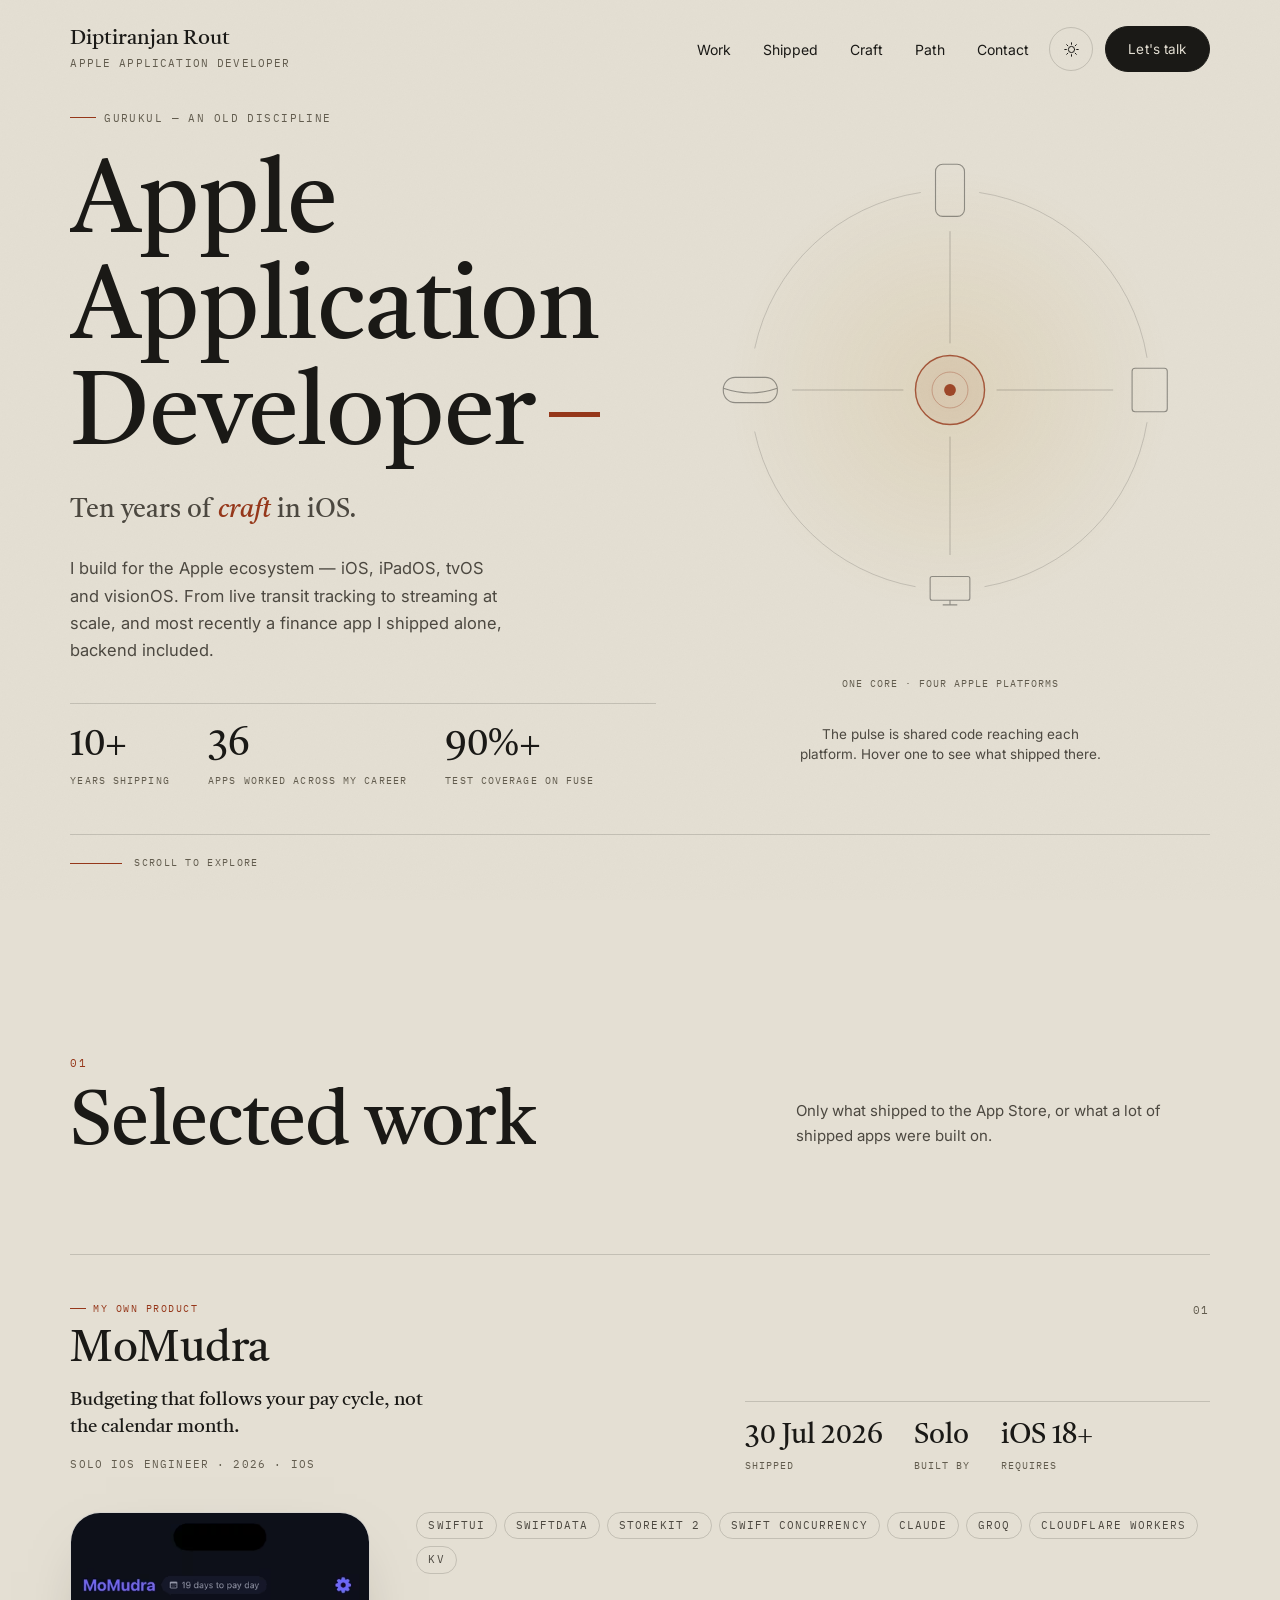
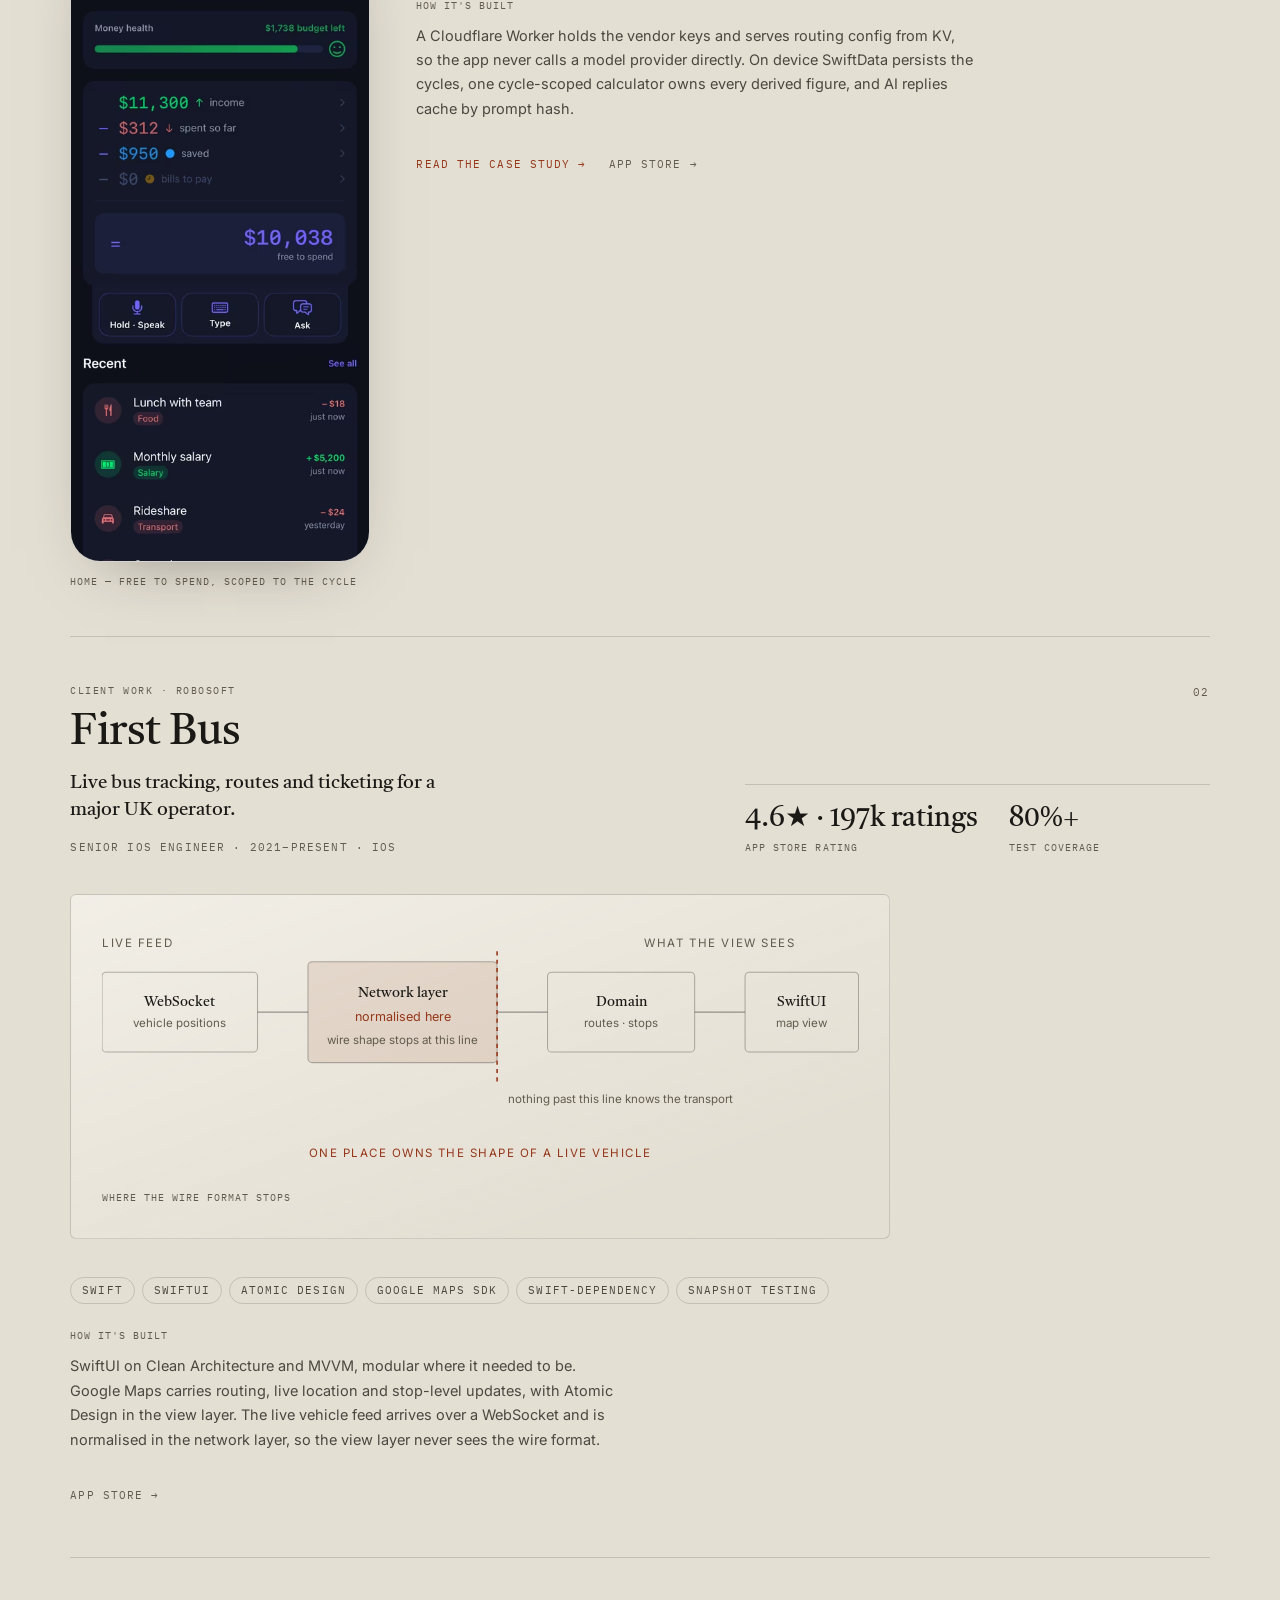
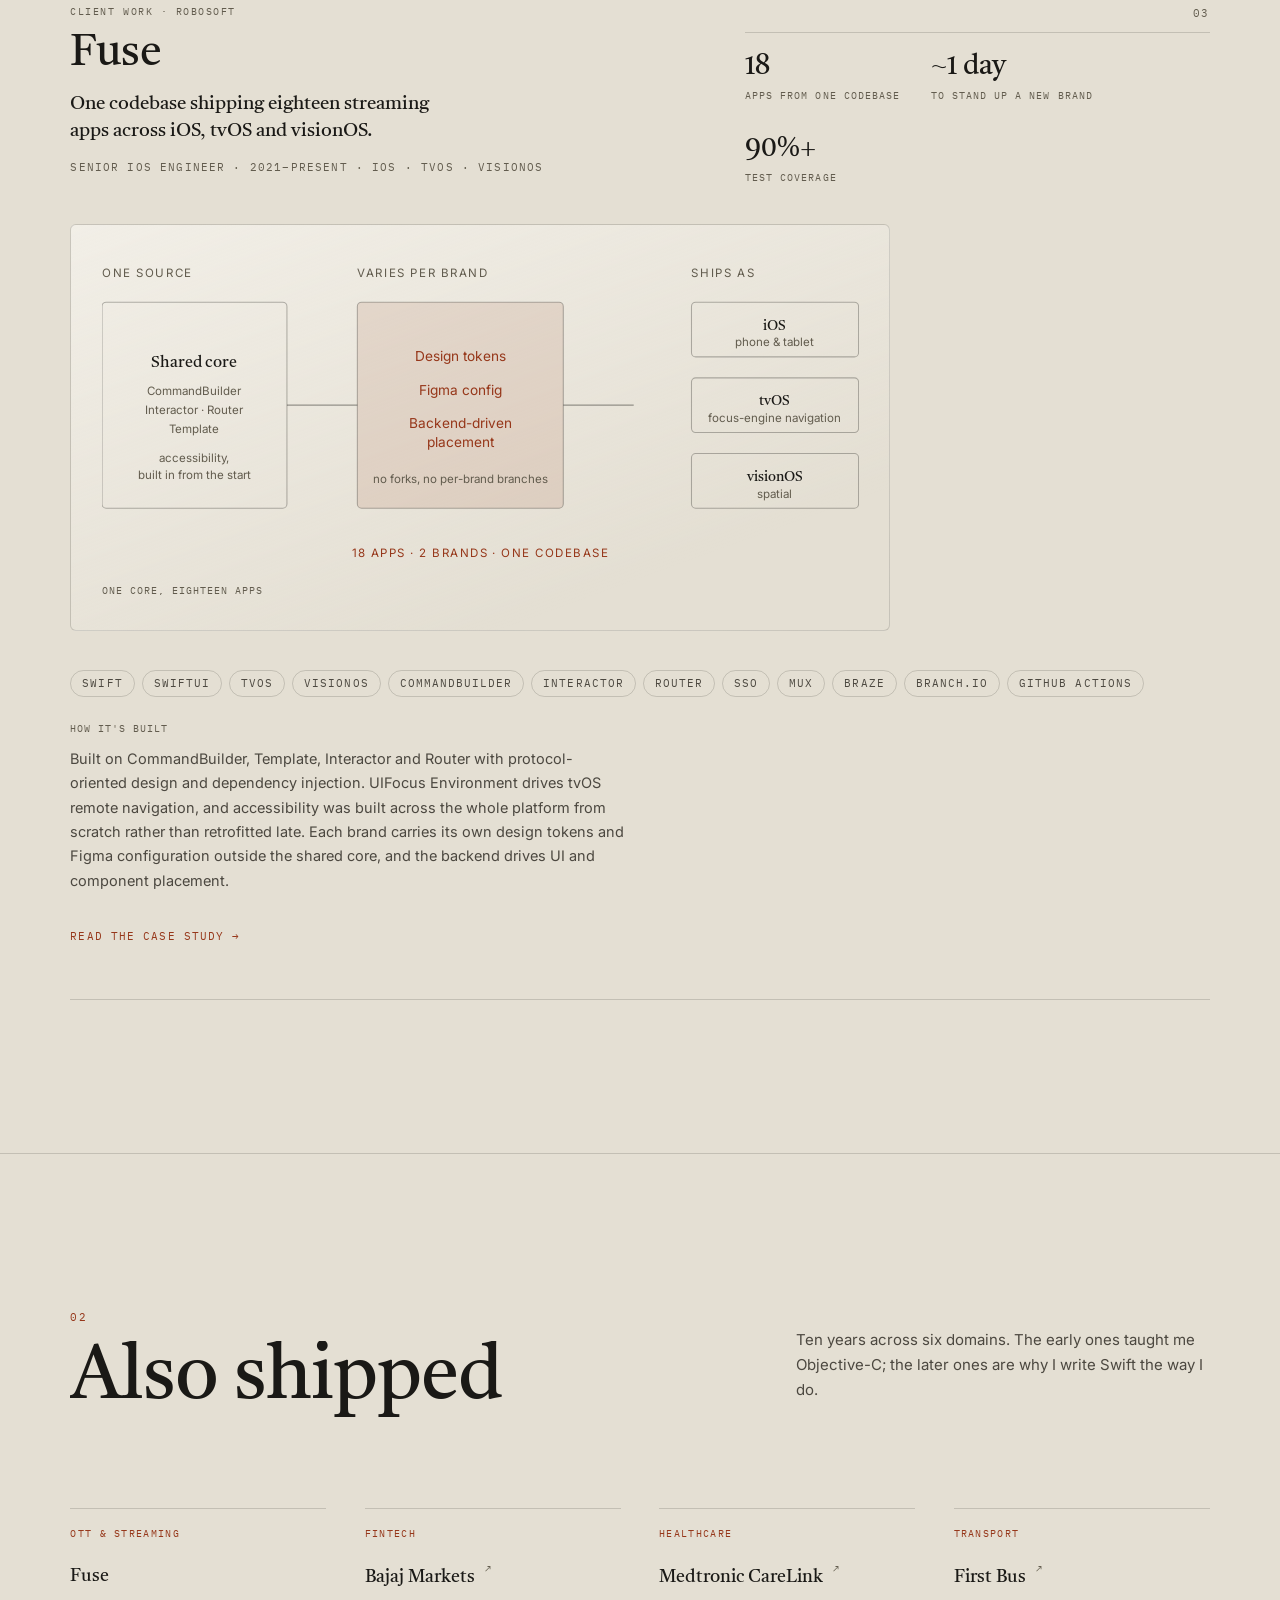
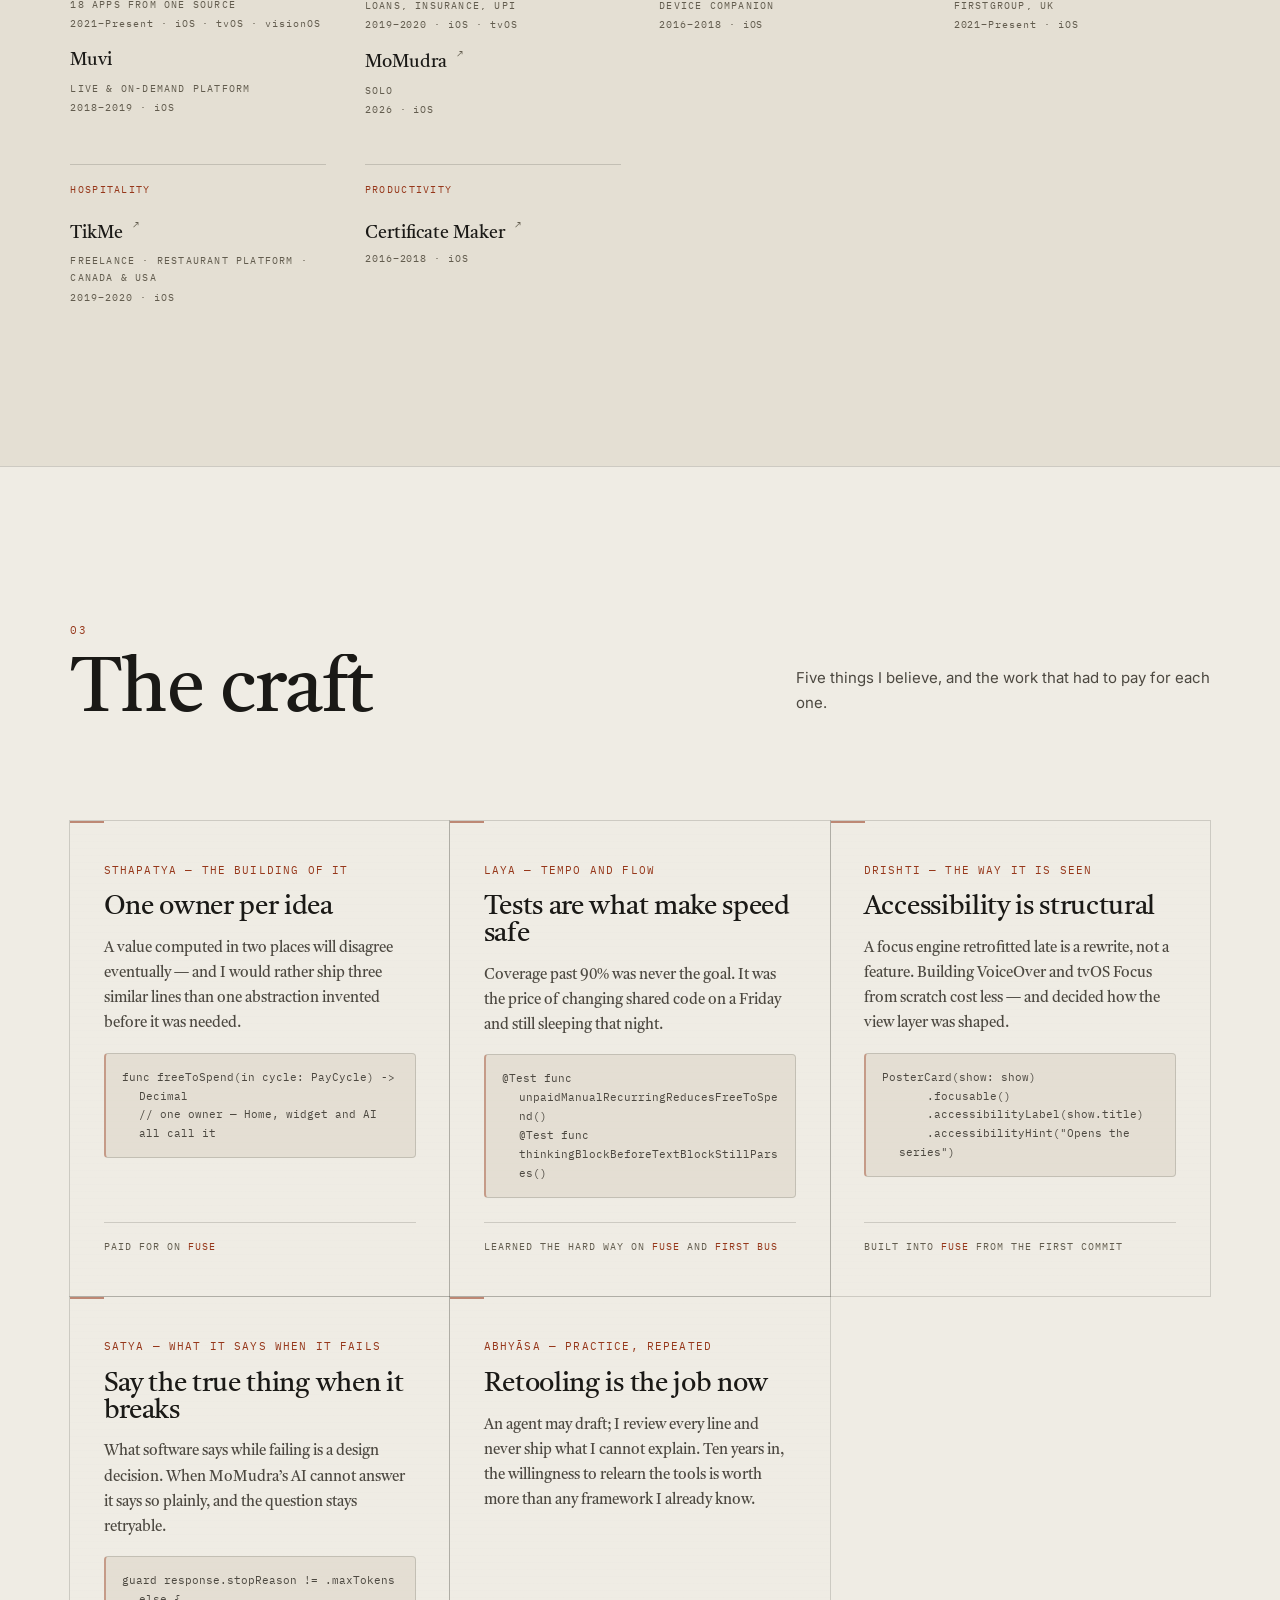
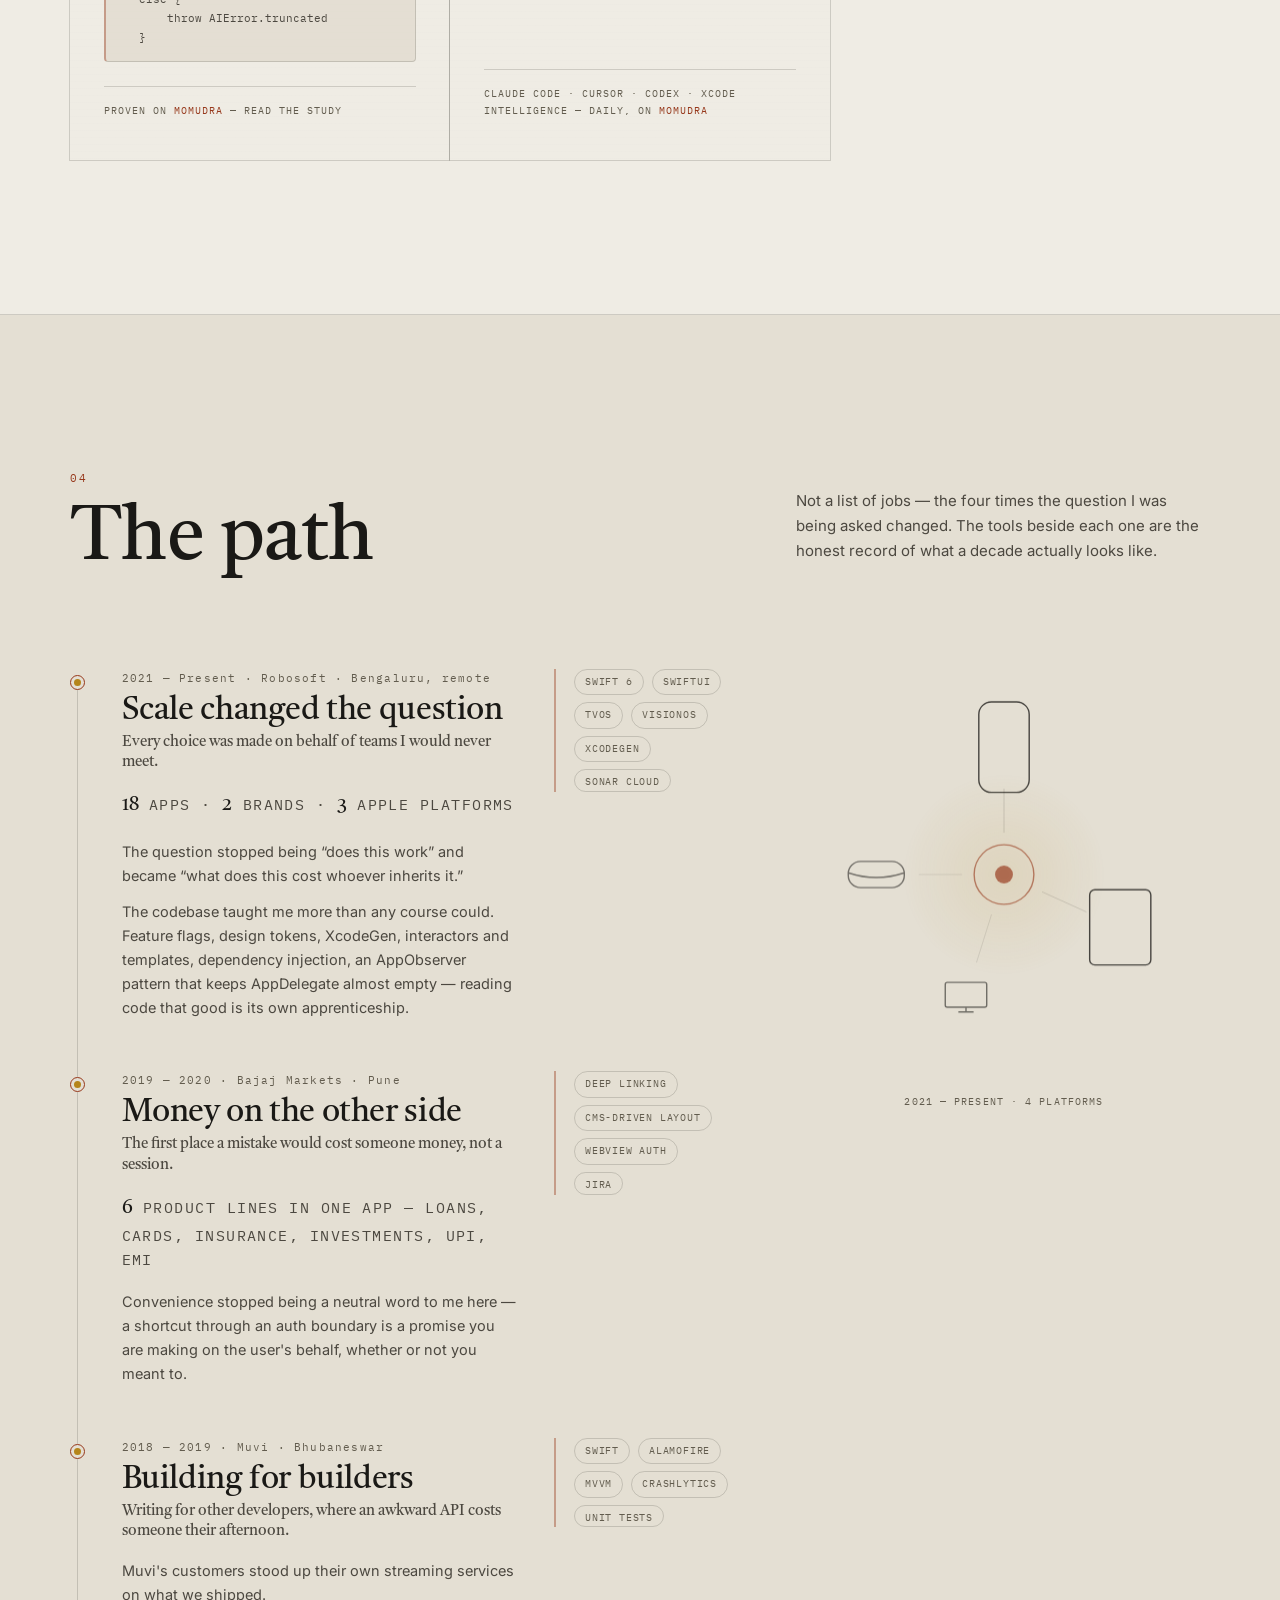
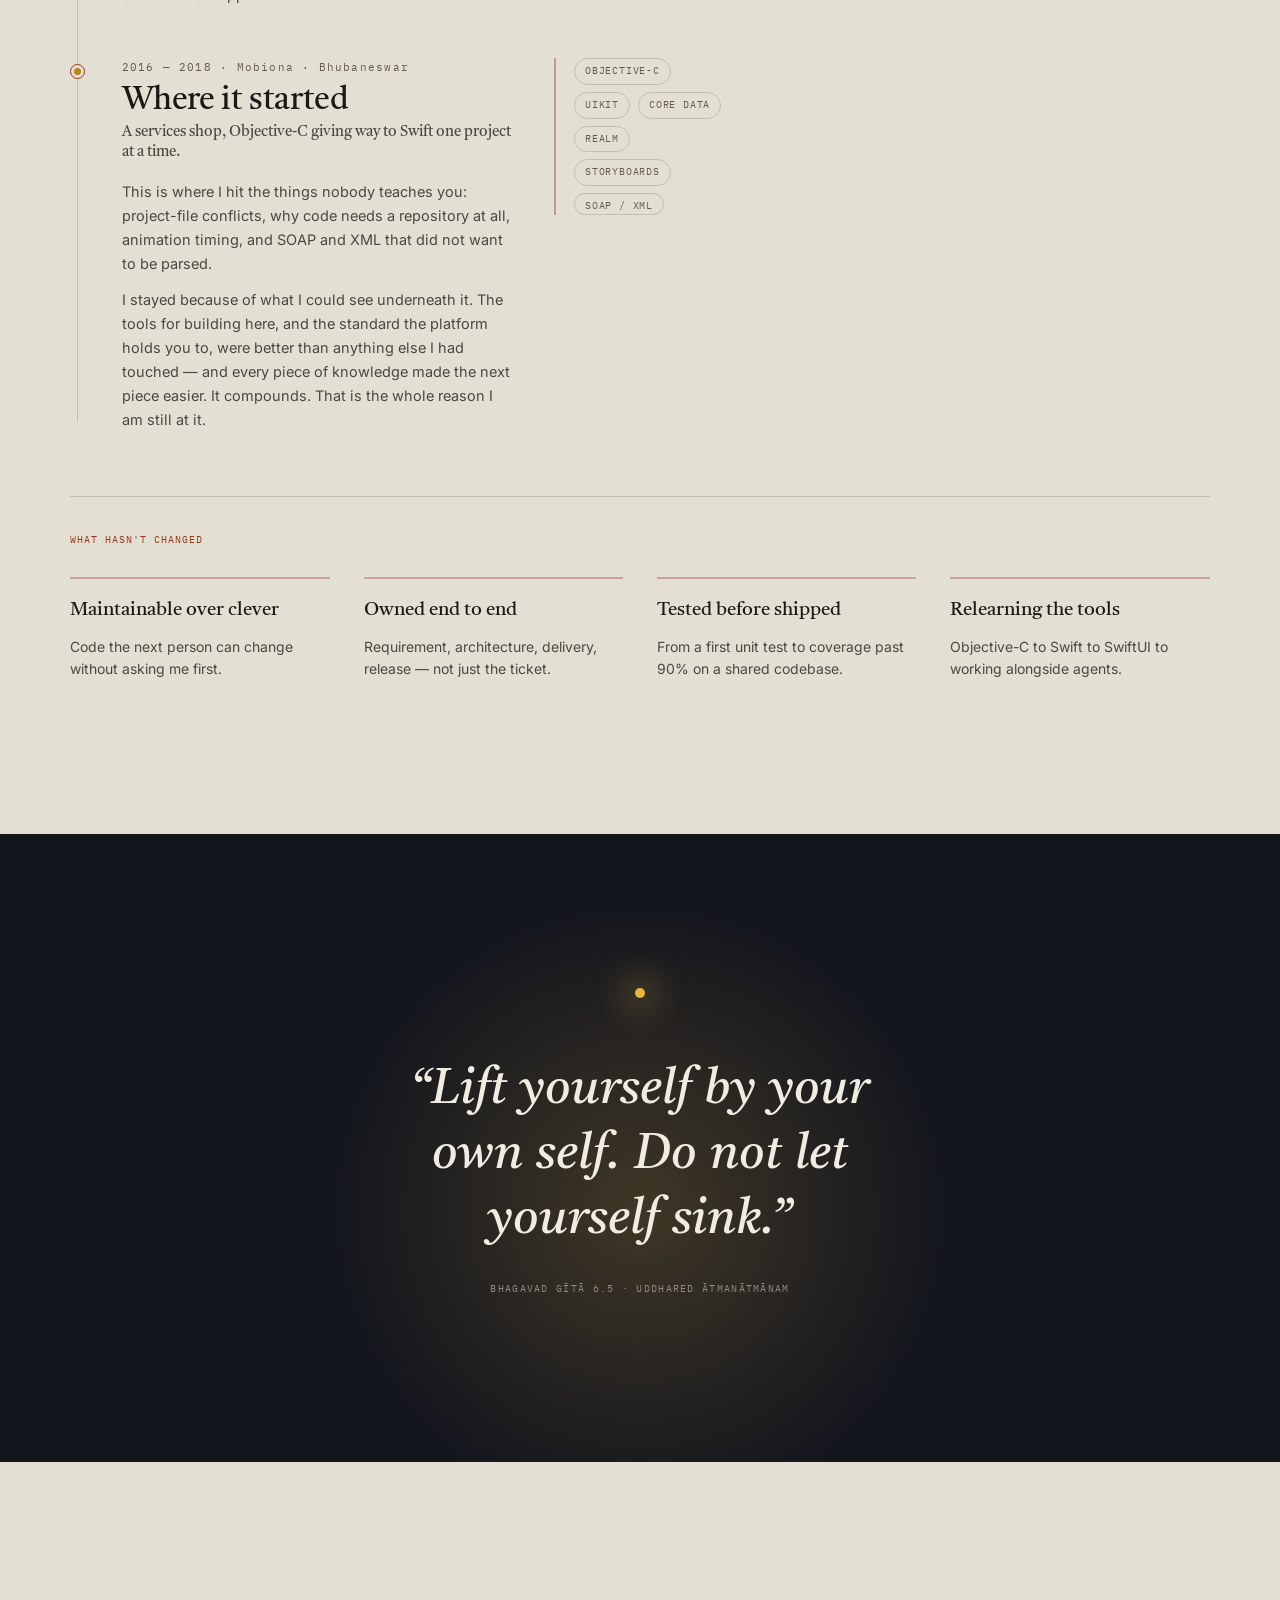
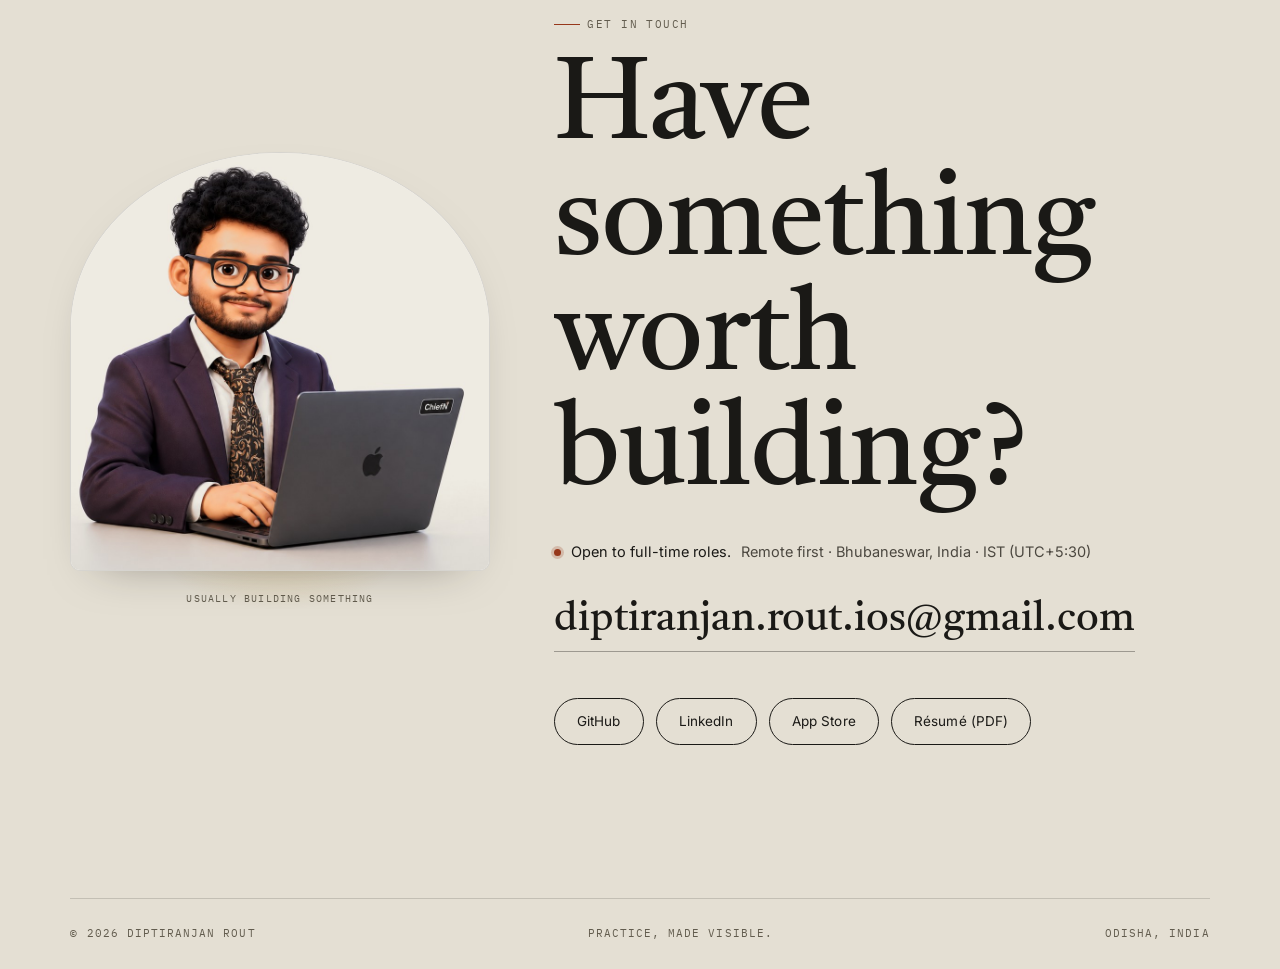
==== commit 60ea7a8b: "Fix a real wrapping bug in the Path timeline, and make the journey figure impossible to miss Two thi" ====
--- a/index.html
+++ b/index.html
@@ -336,7 +336,7 @@
               <p>The question stopped being “does this work” and became “what does this cost whoever inherits it.”</p>
               <p>The codebase taught me more than any course could. Feature flags, design tokens, XcodeGen, interactors and templates, dependency injection, an AppObserver pattern that keeps AppDelegate almost empty — reading code that good is its own apprenticeship.</p>
             </div>
-            <p class="era-stack">Swift 6 · SwiftUI · tvOS · visionOS · XcodeGen · Sonar Cloud</p>
+            <ul class="era-stack"><li>Swift 6</li><li>SwiftUI</li><li>tvOS</li><li>visionOS</li><li>XcodeGen</li><li>Sonar Cloud</li></ul>
           </div>
         </li>
         <li data-rv data-plats="iOS,iPadOS,tvOS"><span class="lamp"></span>
@@ -348,7 +348,7 @@
               <p class="era-fig"><b>6</b> product lines in one app — loans, cards, insurance, investments, UPI, EMI</p>
               <p>Convenience stopped being a neutral word to me here — a shortcut through an auth boundary is a promise you are making on the user's behalf, whether or not you meant to.</p>
             </div>
-            <p class="era-stack">Deep Linking · CMS-driven layout · WebView auth · Jira</p>
+            <ul class="era-stack"><li>Deep Linking</li><li>CMS-driven layout</li><li>WebView auth</li><li>Jira</li></ul>
           </div>
         </li>
         <li data-rv data-plats="iOS,iPadOS"><span class="lamp"></span>
@@ -359,7 +359,7 @@
               <p class="take">Writing for other developers, where an awkward API costs someone their afternoon.</p>
               <p>Muvi's customers stood up their own streaming services on what we shipped.</p>
             </div>
-            <p class="era-stack">Swift · Alamofire · MVVM · Crashlytics · Unit Tests</p>
+            <ul class="era-stack"><li>Swift</li><li>Alamofire</li><li>MVVM</li><li>Crashlytics</li><li>Unit Tests</li></ul>
           </div>
         </li>
         <li data-rv data-plats="iOS,iPadOS"><span class="lamp"></span>
@@ -371,7 +371,7 @@
               <p>This is where I hit the things nobody teaches you: project-file conflicts, why code needs a repository at all, animation timing, and SOAP and XML that did not want to be parsed.</p>
               <p>I stayed because of what I could see underneath it. The tools for building here, and the standard the platform holds you to, were better than anything else I had touched — and every piece of knowledge made the next piece easier. It compounds. That is the whole reason I am still at it.</p>
             </div>
-            <p class="era-stack">Objective-C · UIKit · Core Data · Realm · Storyboards · SOAP / XML</p>
+            <ul class="era-stack"><li>Objective-C</li><li>UIKit</li><li>Core Data</li><li>Realm</li><li>Storyboards</li><li>SOAP / XML</li></ul>
           </div>
         </li>
       </ul>
@@ -898,7 +898,7 @@
   const RM = matchMedia('(prefers-reduced-motion: reduce)').matches;
   let W = 0, H = 0, cx = 0, cy = 0, R = 0, dpr = 1;
   let INK, SIN, HAL;
-  let active = -1, shown = [], raf = 0;
+  let active = -1, shown = [], raf = 0, eraChangedAt = 0;
 
   const hex = h => {
     h = h.trim().replace('#','');
@@ -942,6 +942,7 @@
   function setEra(i){
     if (i === active) return;
     active = i;
+    eraChangedAt = performance.now();
     const li = items[i];
     const want = (li.dataset.plats || '').split(',').filter(Boolean);
     const present = DEVICES.map((d, k) => ({ d, k })).filter(x => want.includes(x.d.os));
@@ -984,11 +985,16 @@
 
   function draw(){
     if (!W && !measure()) return;
+    const t = performance.now();
     ctx.clearRect(0,0,W,H);
 
-    const ring = R * 0.66;
-    const gs   = Math.max(14, R * 0.155);
-    const core = R * 0.12;
+    /* Enlarged from the first pass — small glyphs with generous negative
+       space read as restrained on the hero, where five spokes fill the
+       frame, but on a 2-3 device era it left so much empty canvas the
+       change between eras was easy to miss on a normal scroll. */
+    const ring = R * 0.62;
+    const gs   = Math.max(18, R * 0.215);
+    const core = R * 0.145;
 
     /* spokes — only to platforms that exist in this era, and only once the
        shared core exists to send anything down them */
@@ -1010,9 +1016,12 @@
       ctx.save();
       ctx.translate(gx, gy);
       ctx.beginPath();
-      d.glyph(ctx, sz * (0.86 + 0.14*st));
-      ctx.lineWidth = 1.25;
-      ctx.strokeStyle = rgba(INK, 0.62 * st);
+      /* overshoots past full size on arrival, then settles — a distinct
+         instant to catch rather than a fade nobody registers */
+      const pop = st < 1 ? (0.82 + 0.28*st) : (1 + 0.05*Math.max(0, 1 - (t - eraChangedAt)/260));
+      d.glyph(ctx, sz * pop);
+      ctx.lineWidth = 1.4;
+      ctx.strokeStyle = rgba(INK, 0.78 * st);
       ctx.stroke();
       ctx.restore();
     });
--- a/site.css
+++ b/site.css
@@ -1126,10 +1126,22 @@
 }
 
 .era{ display:grid; grid-template-columns:1fr minmax(180px, .42fr); gap:clamp(20px,3vw,48px); align-items:start; }
+/* Was a single <p> of dot-joined text relying on natural wrapping. The
+   Path's own sticky figure narrows this column on wide screens, and
+   continuous text wrapping at arbitrary points produced a staircase of
+   half-phrases with stray leading/trailing dots — reads as broken, not
+   restrained. A wrapping chip list, the same pattern as the work cards'
+   .tags, wraps on its own boundaries at any column width. */
 .era-stack{
-  margin:0; padding-left:18px; border-left:2px solid color-mix(in srgb, var(--sindoor) 40%, transparent);
-  font-family:var(--f-mono); font-size:10px; line-height:2; letter-spacing:.1em;
+  display:flex; flex-wrap:wrap; gap:7px 8px; margin:0; padding-left:18px;
+  border-left:2px solid color-mix(in srgb, var(--sindoor) 40%, transparent);
+  list-style:none;
+}
+.era-stack li{
+  font-family:var(--f-mono); font-size:10px; letter-spacing:.08em;
   text-transform:uppercase; color:var(--ink-faint);
+  border:var(--rule); border-radius:999px; padding:4px 10px;
+  white-space:nowrap;
 }
 @media (max-width:820px){
   .era{ grid-template-columns:1fr; gap:20px; }
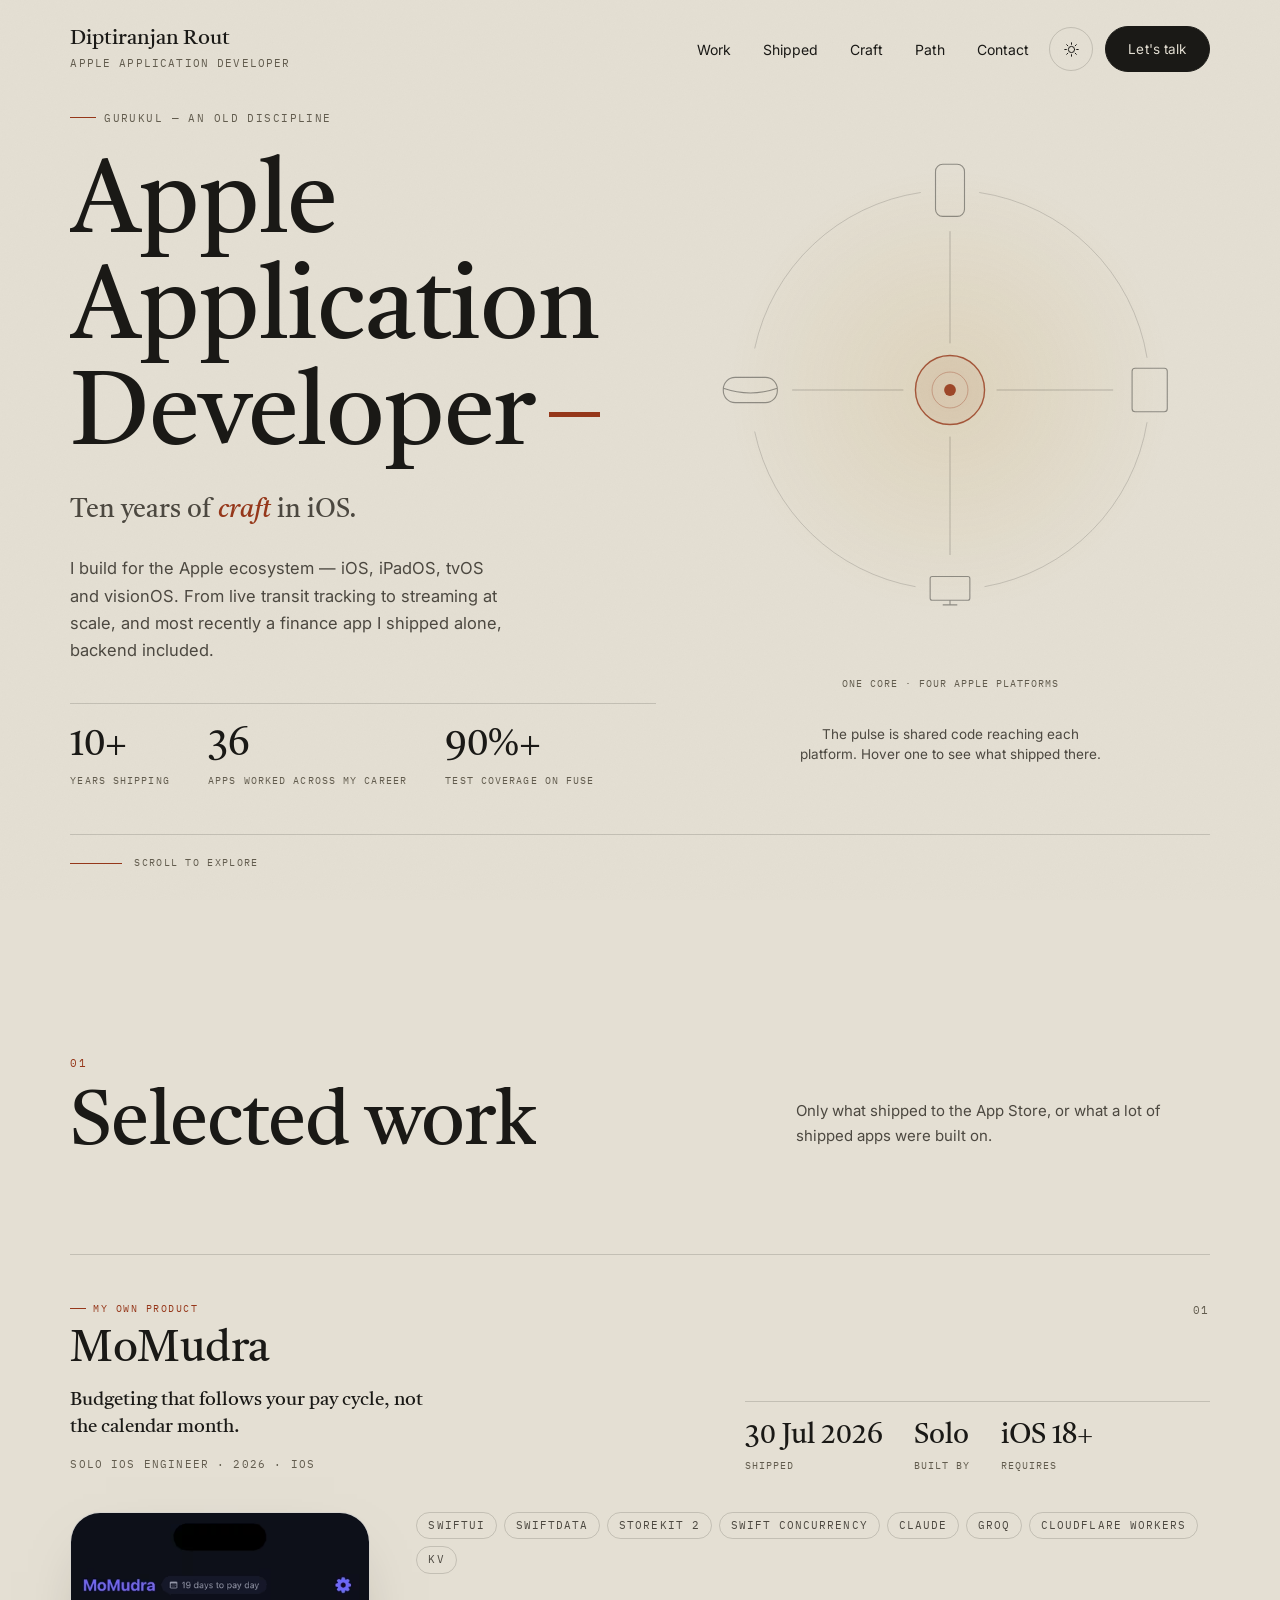
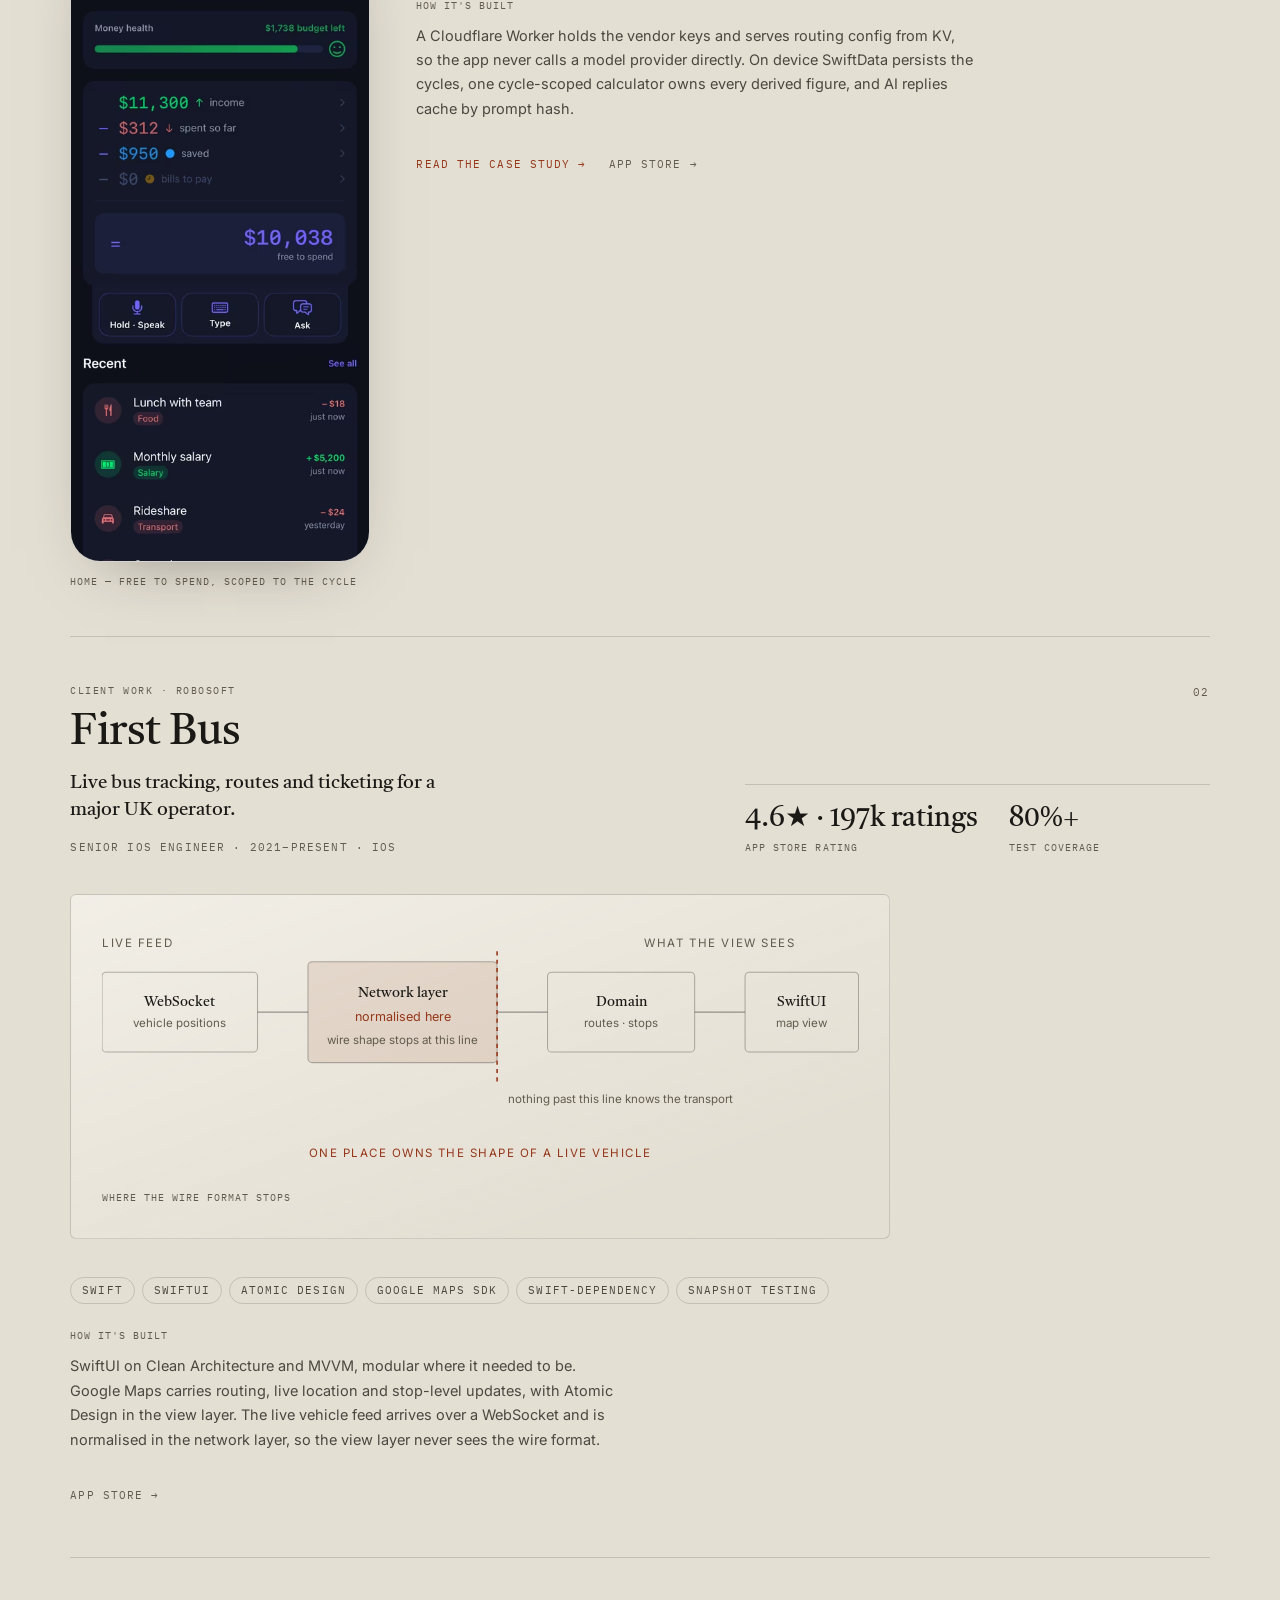
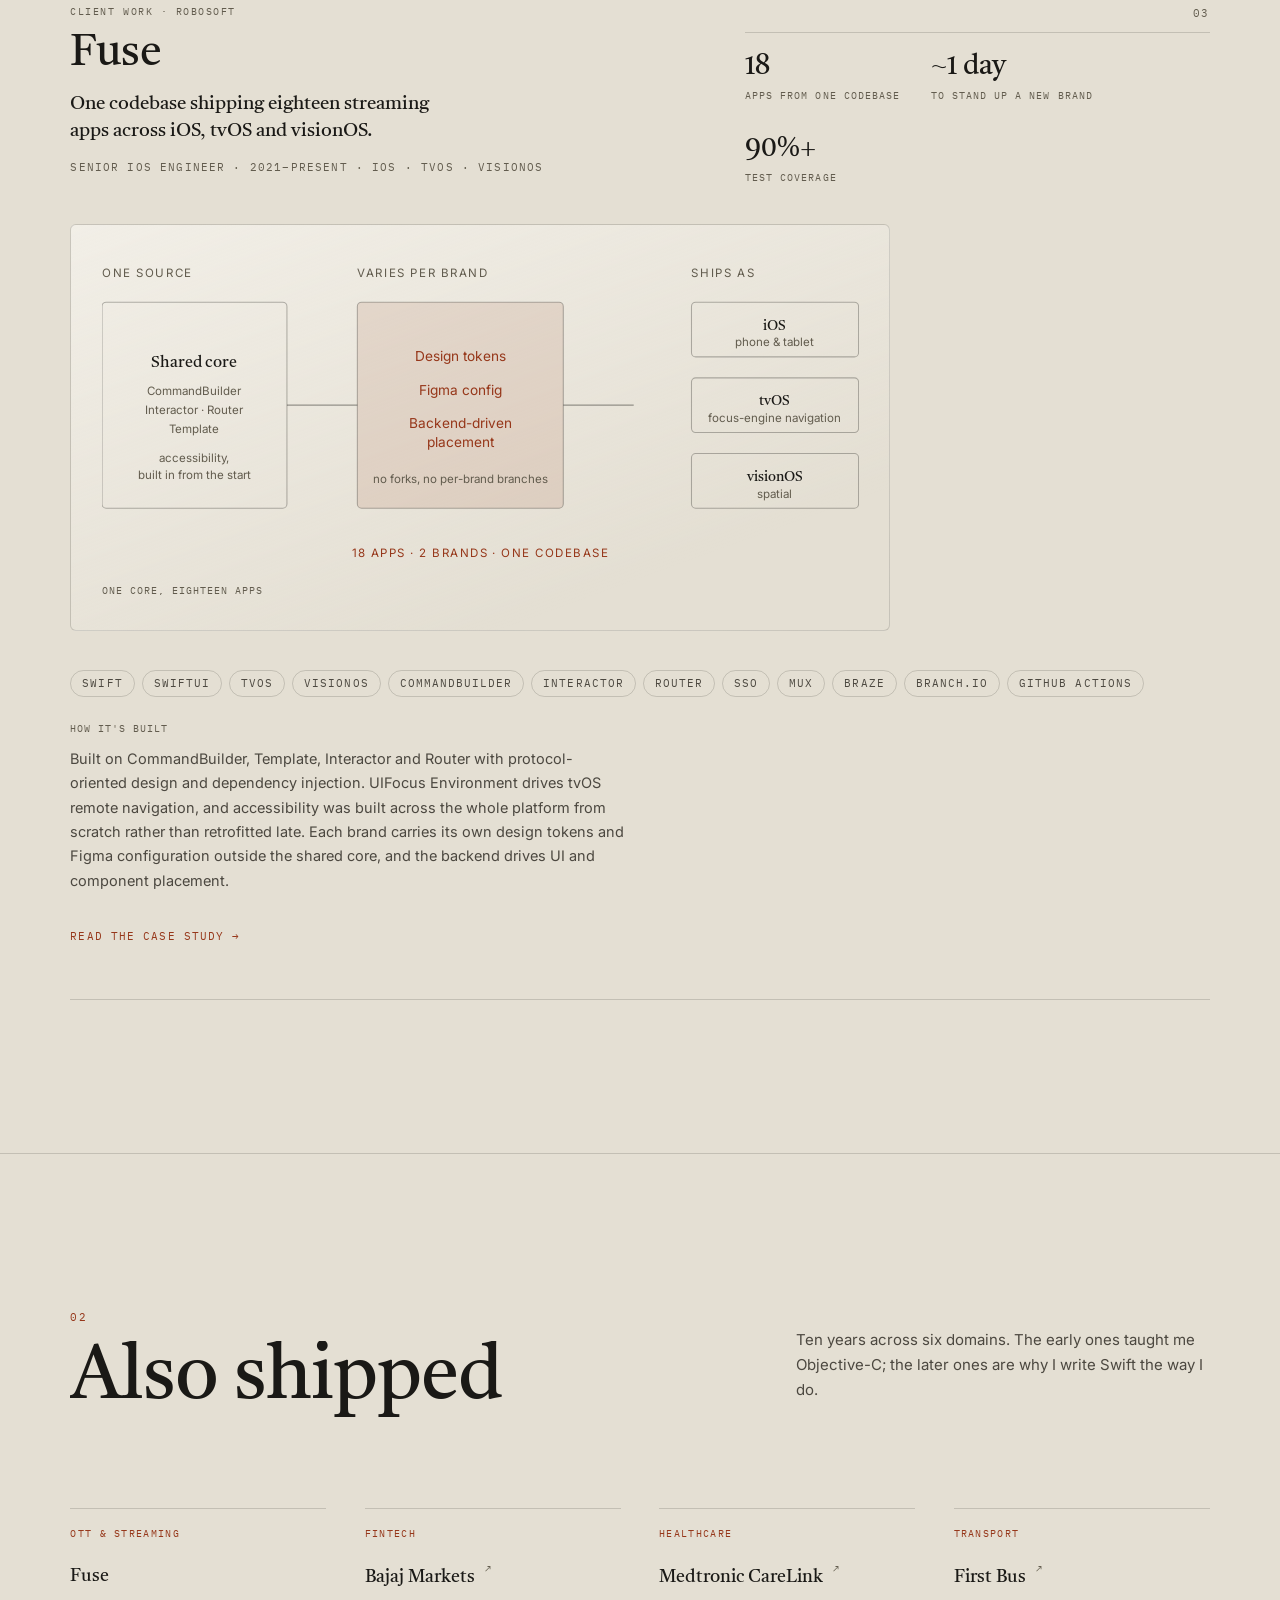
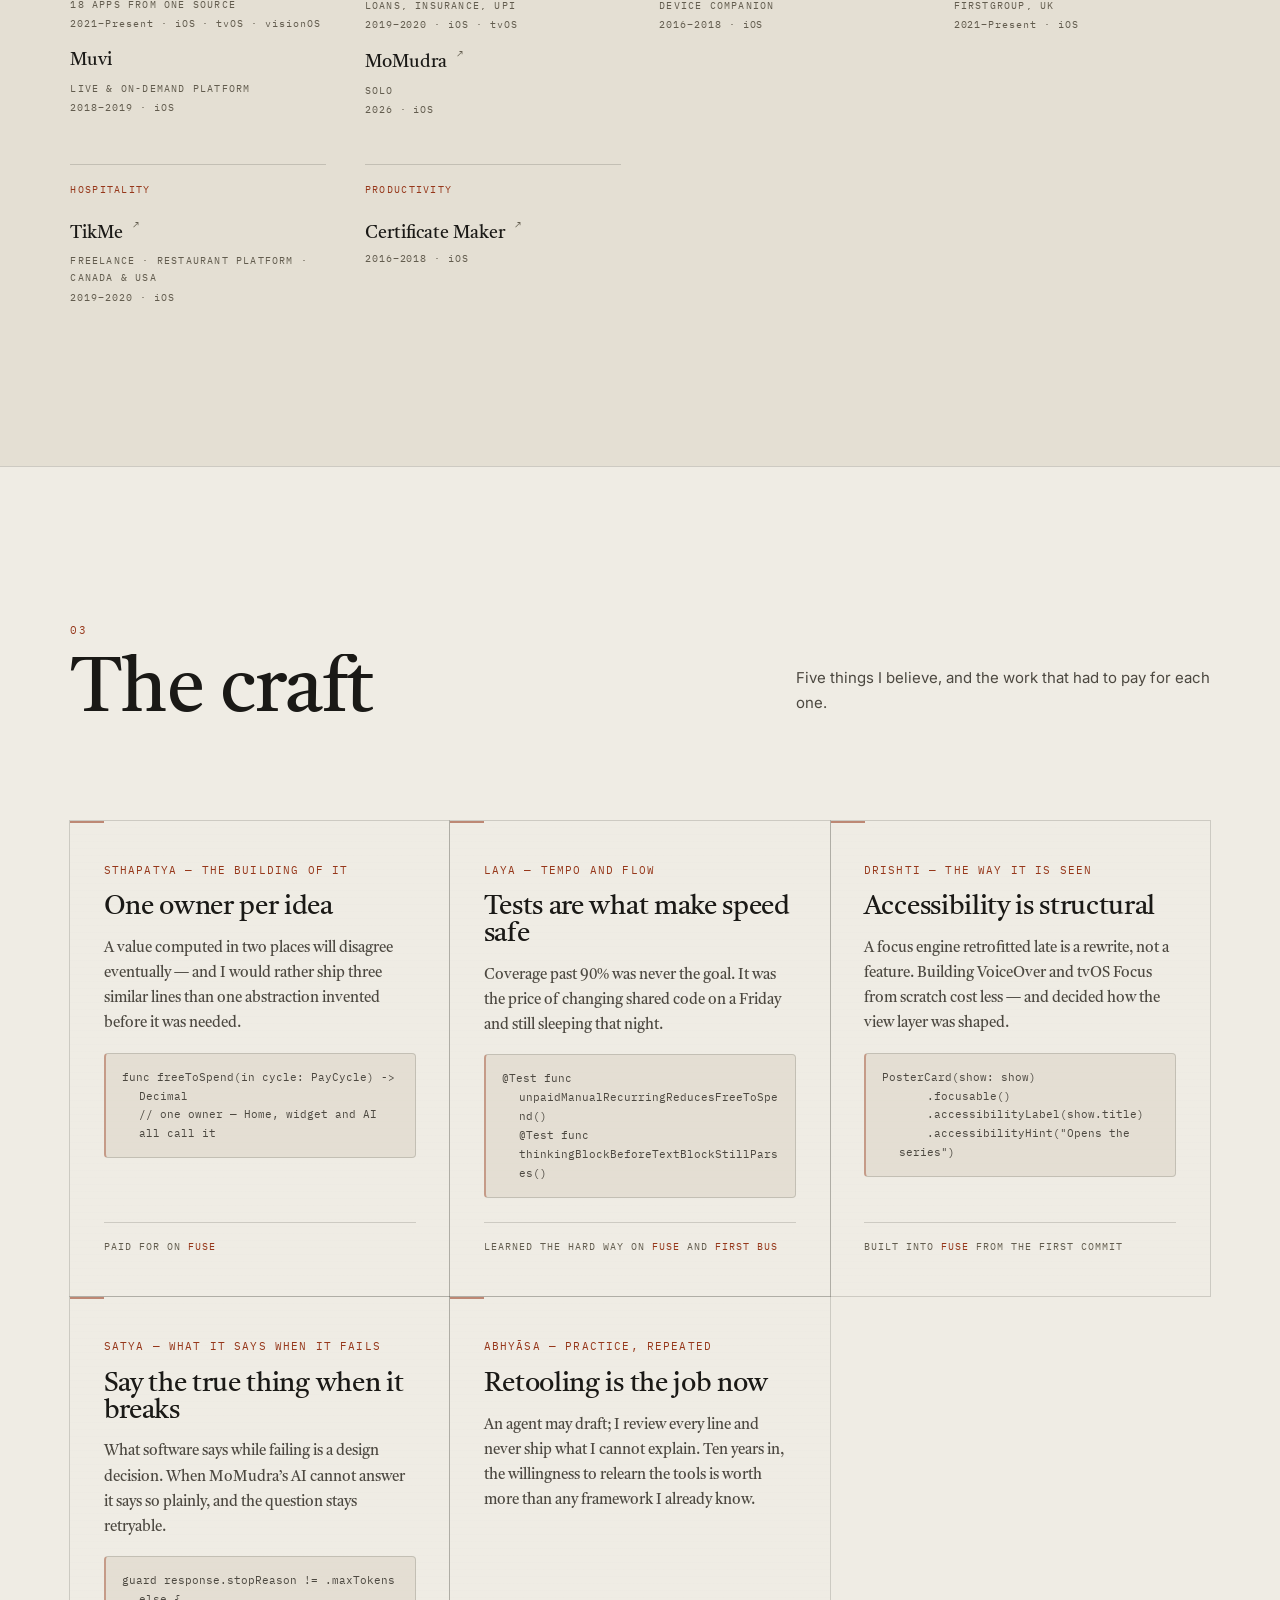
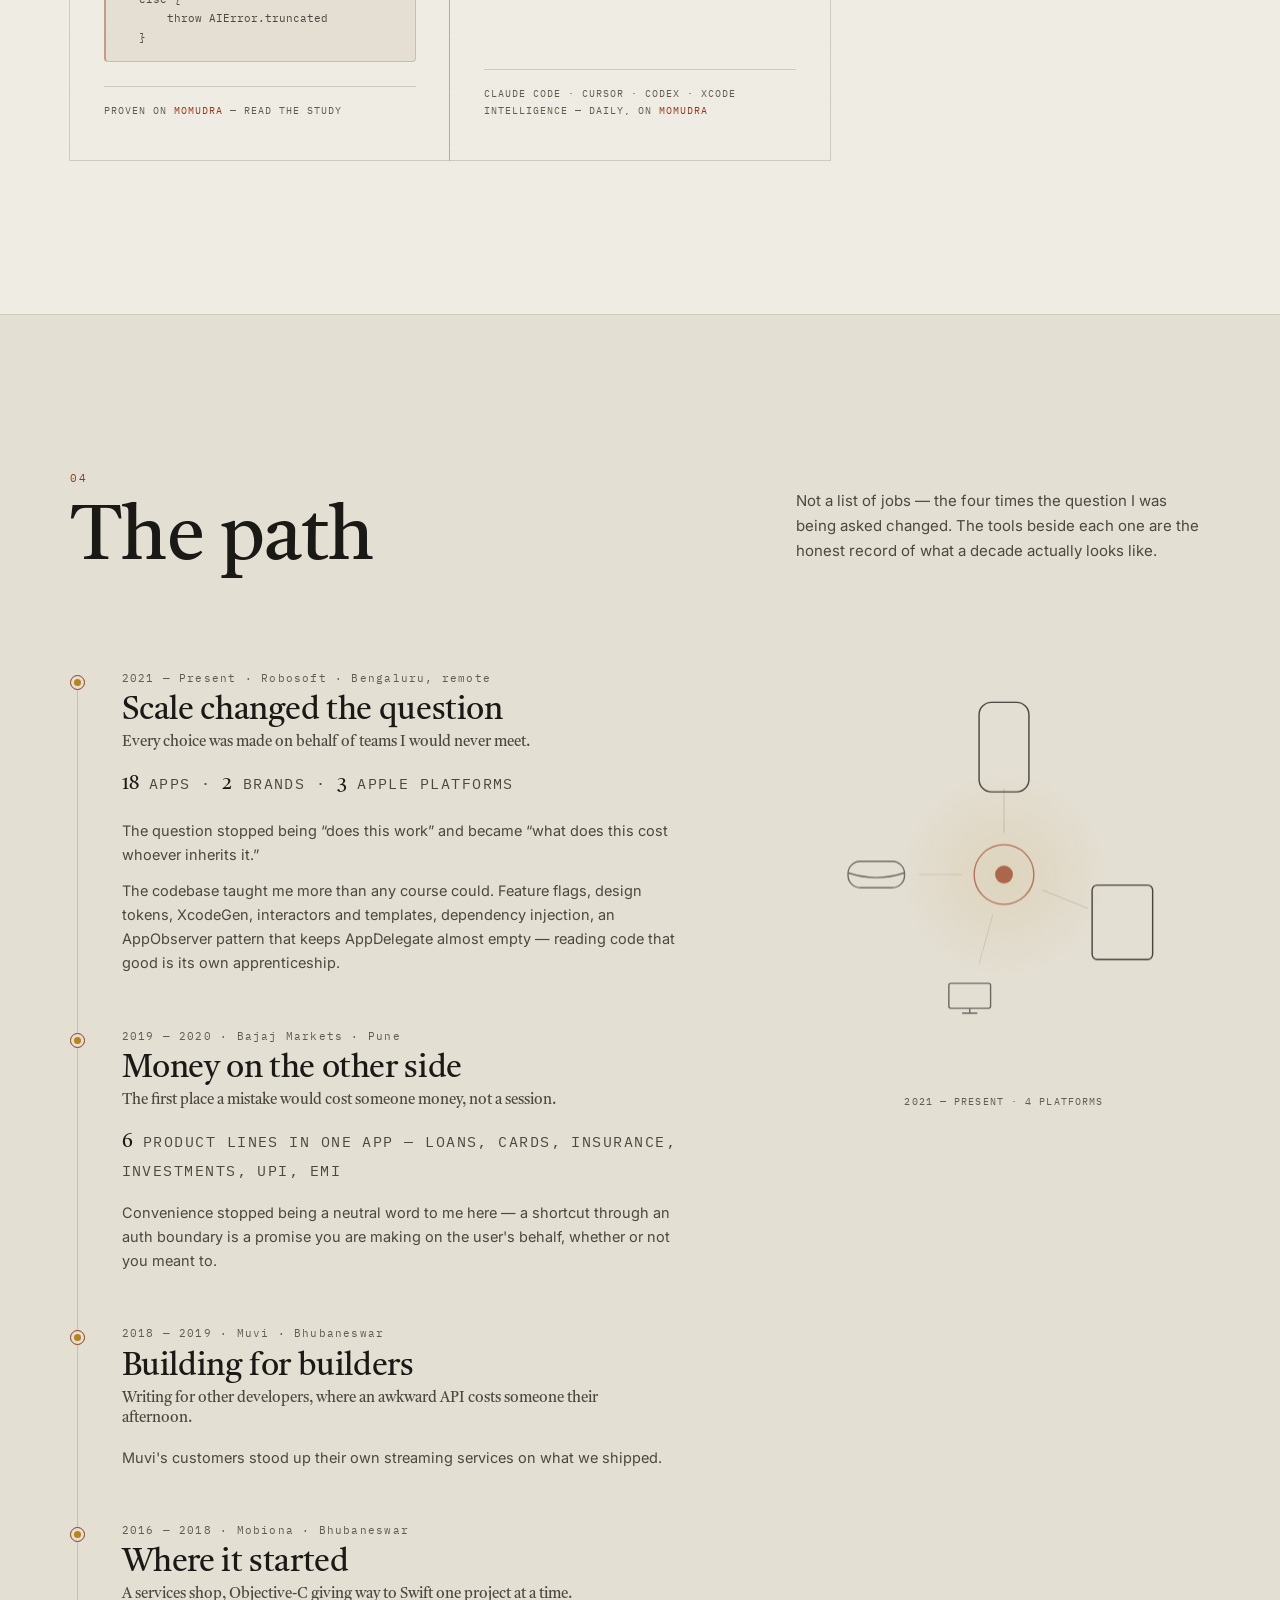
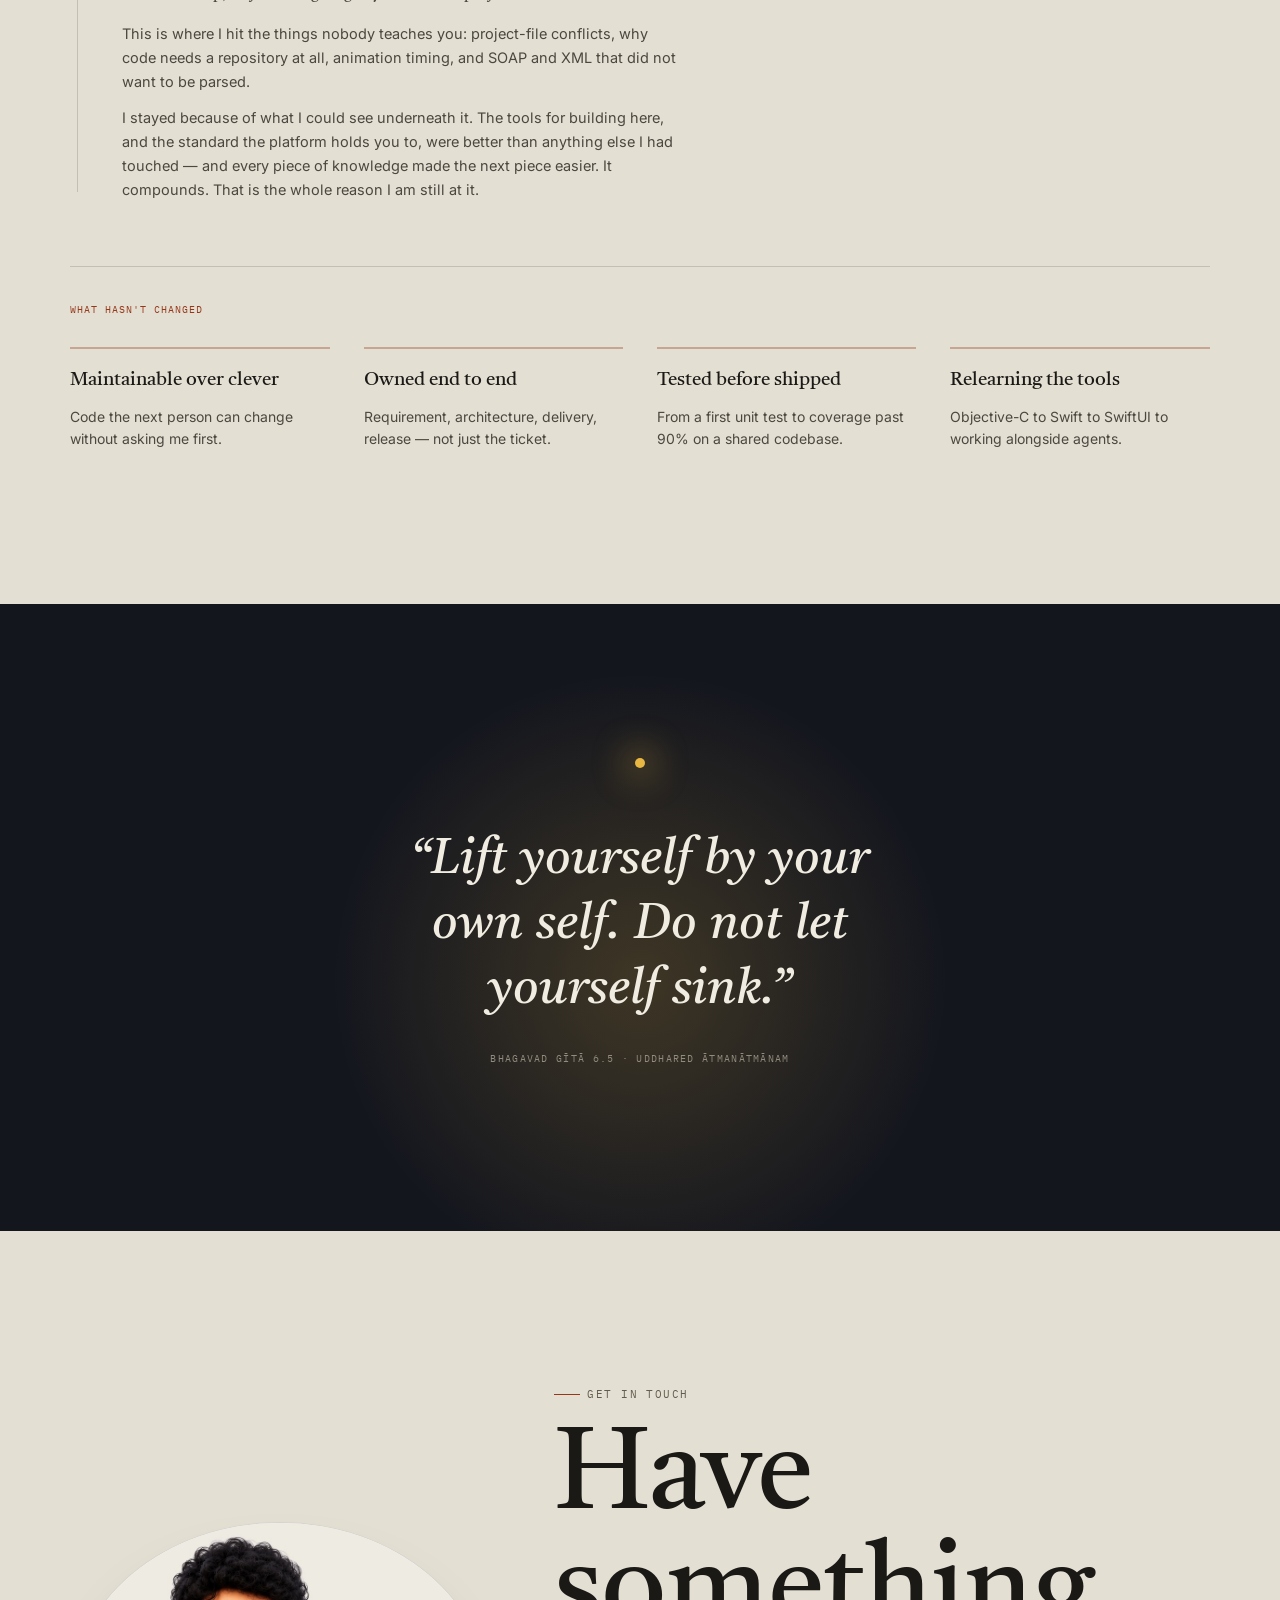
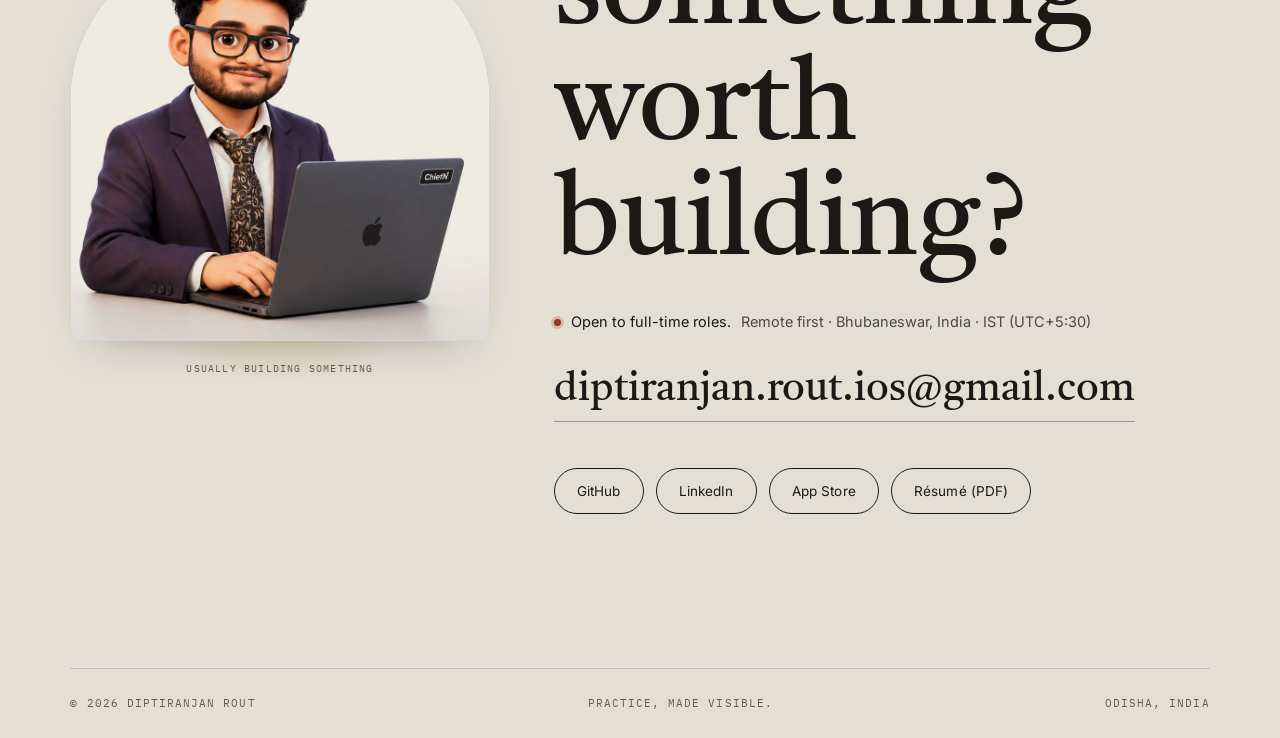
==== commit 77de02d1: "Remove the tool pills from The Path Dipti asked for them gone. They were the sole reason .era was a " ====
--- a/index.html
+++ b/index.html
@@ -336,7 +336,6 @@
               <p>The question stopped being “does this work” and became “what does this cost whoever inherits it.”</p>
               <p>The codebase taught me more than any course could. Feature flags, design tokens, XcodeGen, interactors and templates, dependency injection, an AppObserver pattern that keeps AppDelegate almost empty — reading code that good is its own apprenticeship.</p>
             </div>
-            <ul class="era-stack"><li>Swift 6</li><li>SwiftUI</li><li>tvOS</li><li>visionOS</li><li>XcodeGen</li><li>Sonar Cloud</li></ul>
           </div>
         </li>
         <li data-rv data-plats="iOS,iPadOS,tvOS"><span class="lamp"></span>
@@ -348,7 +347,6 @@
               <p class="era-fig"><b>6</b> product lines in one app — loans, cards, insurance, investments, UPI, EMI</p>
               <p>Convenience stopped being a neutral word to me here — a shortcut through an auth boundary is a promise you are making on the user's behalf, whether or not you meant to.</p>
             </div>
-            <ul class="era-stack"><li>Deep Linking</li><li>CMS-driven layout</li><li>WebView auth</li><li>Jira</li></ul>
           </div>
         </li>
         <li data-rv data-plats="iOS,iPadOS"><span class="lamp"></span>
@@ -359,7 +357,6 @@
               <p class="take">Writing for other developers, where an awkward API costs someone their afternoon.</p>
               <p>Muvi's customers stood up their own streaming services on what we shipped.</p>
             </div>
-            <ul class="era-stack"><li>Swift</li><li>Alamofire</li><li>MVVM</li><li>Crashlytics</li><li>Unit Tests</li></ul>
           </div>
         </li>
         <li data-rv data-plats="iOS,iPadOS"><span class="lamp"></span>
@@ -371,7 +368,6 @@
               <p>This is where I hit the things nobody teaches you: project-file conflicts, why code needs a repository at all, animation timing, and SOAP and XML that did not want to be parsed.</p>
               <p>I stayed because of what I could see underneath it. The tools for building here, and the standard the platform holds you to, were better than anything else I had touched — and every piece of knowledge made the next piece easier. It compounds. That is the whole reason I am still at it.</p>
             </div>
-            <ul class="era-stack"><li>Objective-C</li><li>UIKit</li><li>Core Data</li><li>Realm</li><li>Storyboards</li><li>SOAP / XML</li></ul>
           </div>
         </li>
       </ul>
--- a/site.css
+++ b/site.css
@@ -1125,27 +1125,11 @@
   }
 }
 
-.era{ display:grid; grid-template-columns:1fr minmax(180px, .42fr); gap:clamp(20px,3vw,48px); align-items:start; }
-/* Was a single <p> of dot-joined text relying on natural wrapping. The
-   Path's own sticky figure narrows this column on wide screens, and
-   continuous text wrapping at arbitrary points produced a staircase of
-   half-phrases with stray leading/trailing dots — reads as broken, not
-   restrained. A wrapping chip list, the same pattern as the work cards'
-   .tags, wraps on its own boundaries at any column width. */
-.era-stack{
-  display:flex; flex-wrap:wrap; gap:7px 8px; margin:0; padding-left:18px;
-  border-left:2px solid color-mix(in srgb, var(--sindoor) 40%, transparent);
-  list-style:none;
-}
-.era-stack li{
-  font-family:var(--f-mono); font-size:10px; letter-spacing:.08em;
-  text-transform:uppercase; color:var(--ink-faint);
-  border:var(--rule); border-radius:999px; padding:4px 10px;
-  white-space:nowrap;
-}
+/* Single column now that the tag list is gone — it was the only reason
+   this row was ever a grid. */
+.era{ display:block; }
 @media (max-width:820px){
   .era{ grid-template-columns:1fr; gap:20px; }
-  .era-stack{ padding-left:14px; }
 }
 
 /* ---------- what hasn't changed ----------
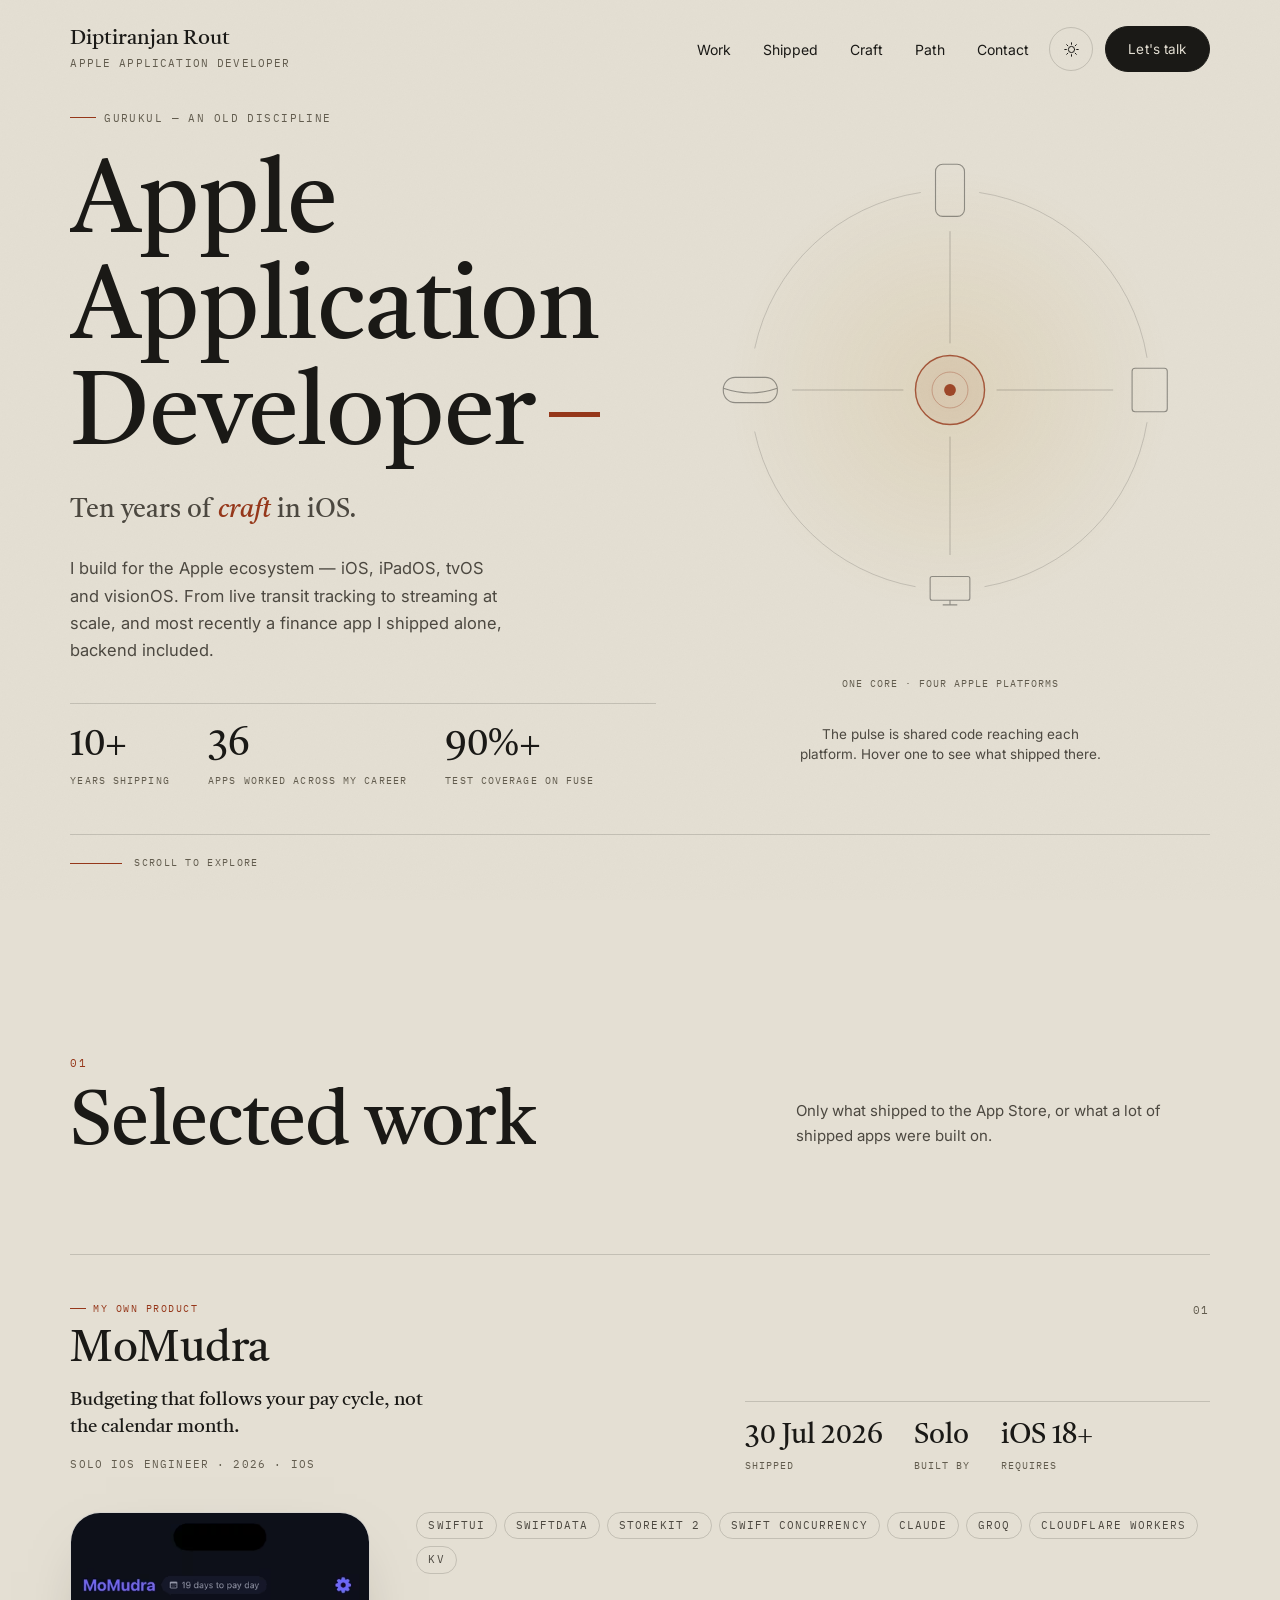
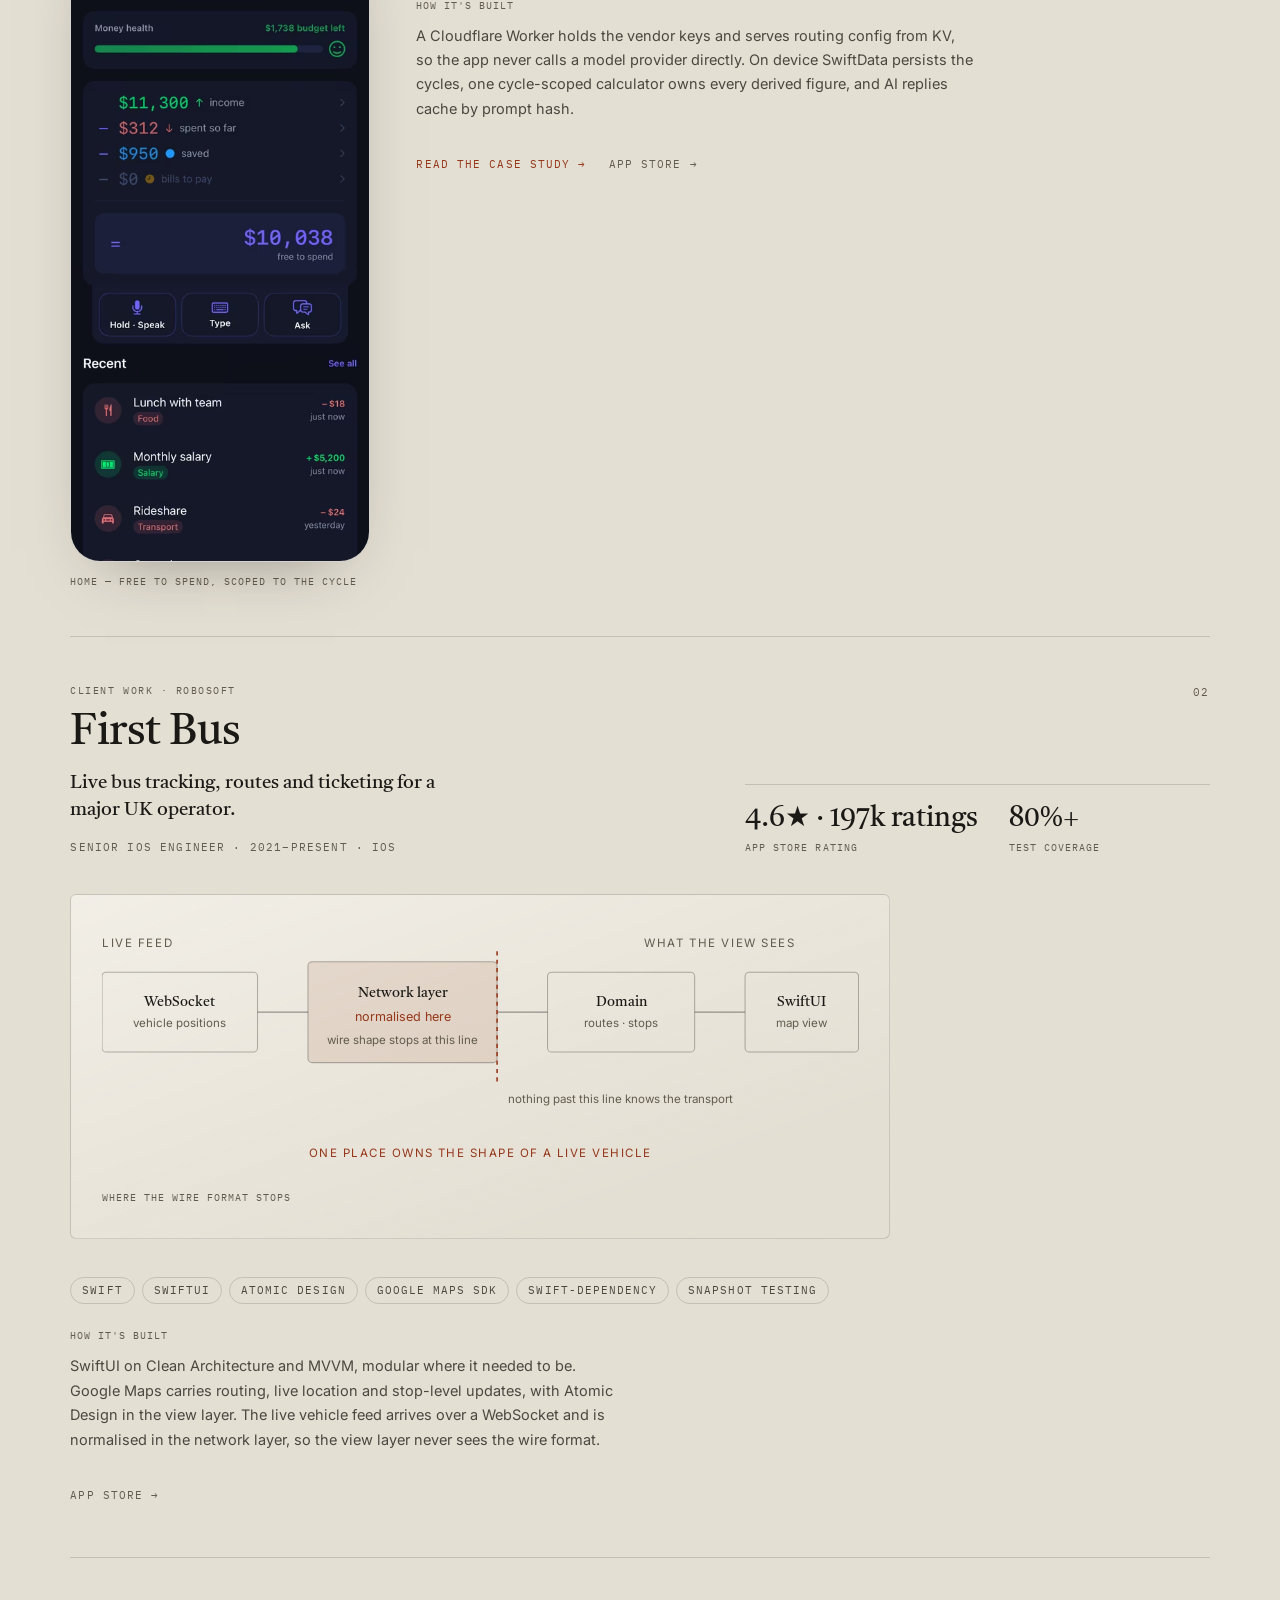
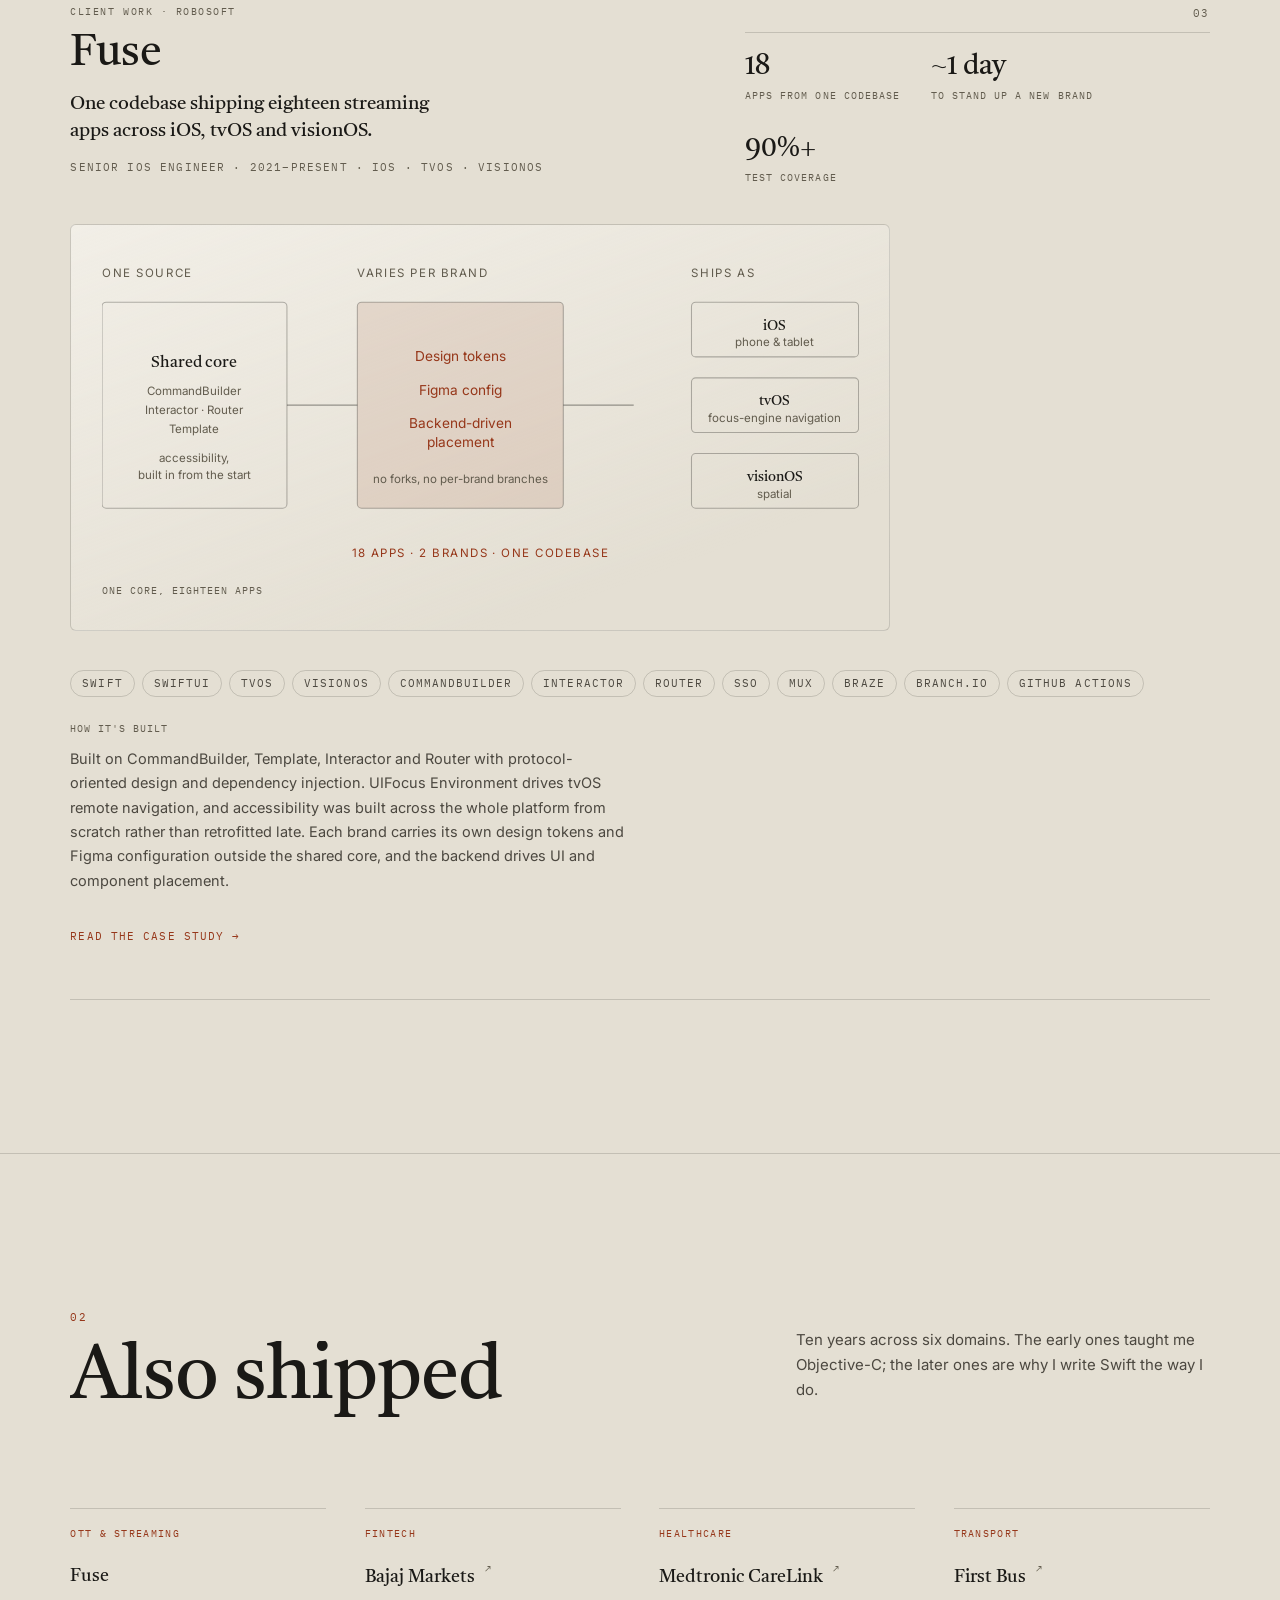
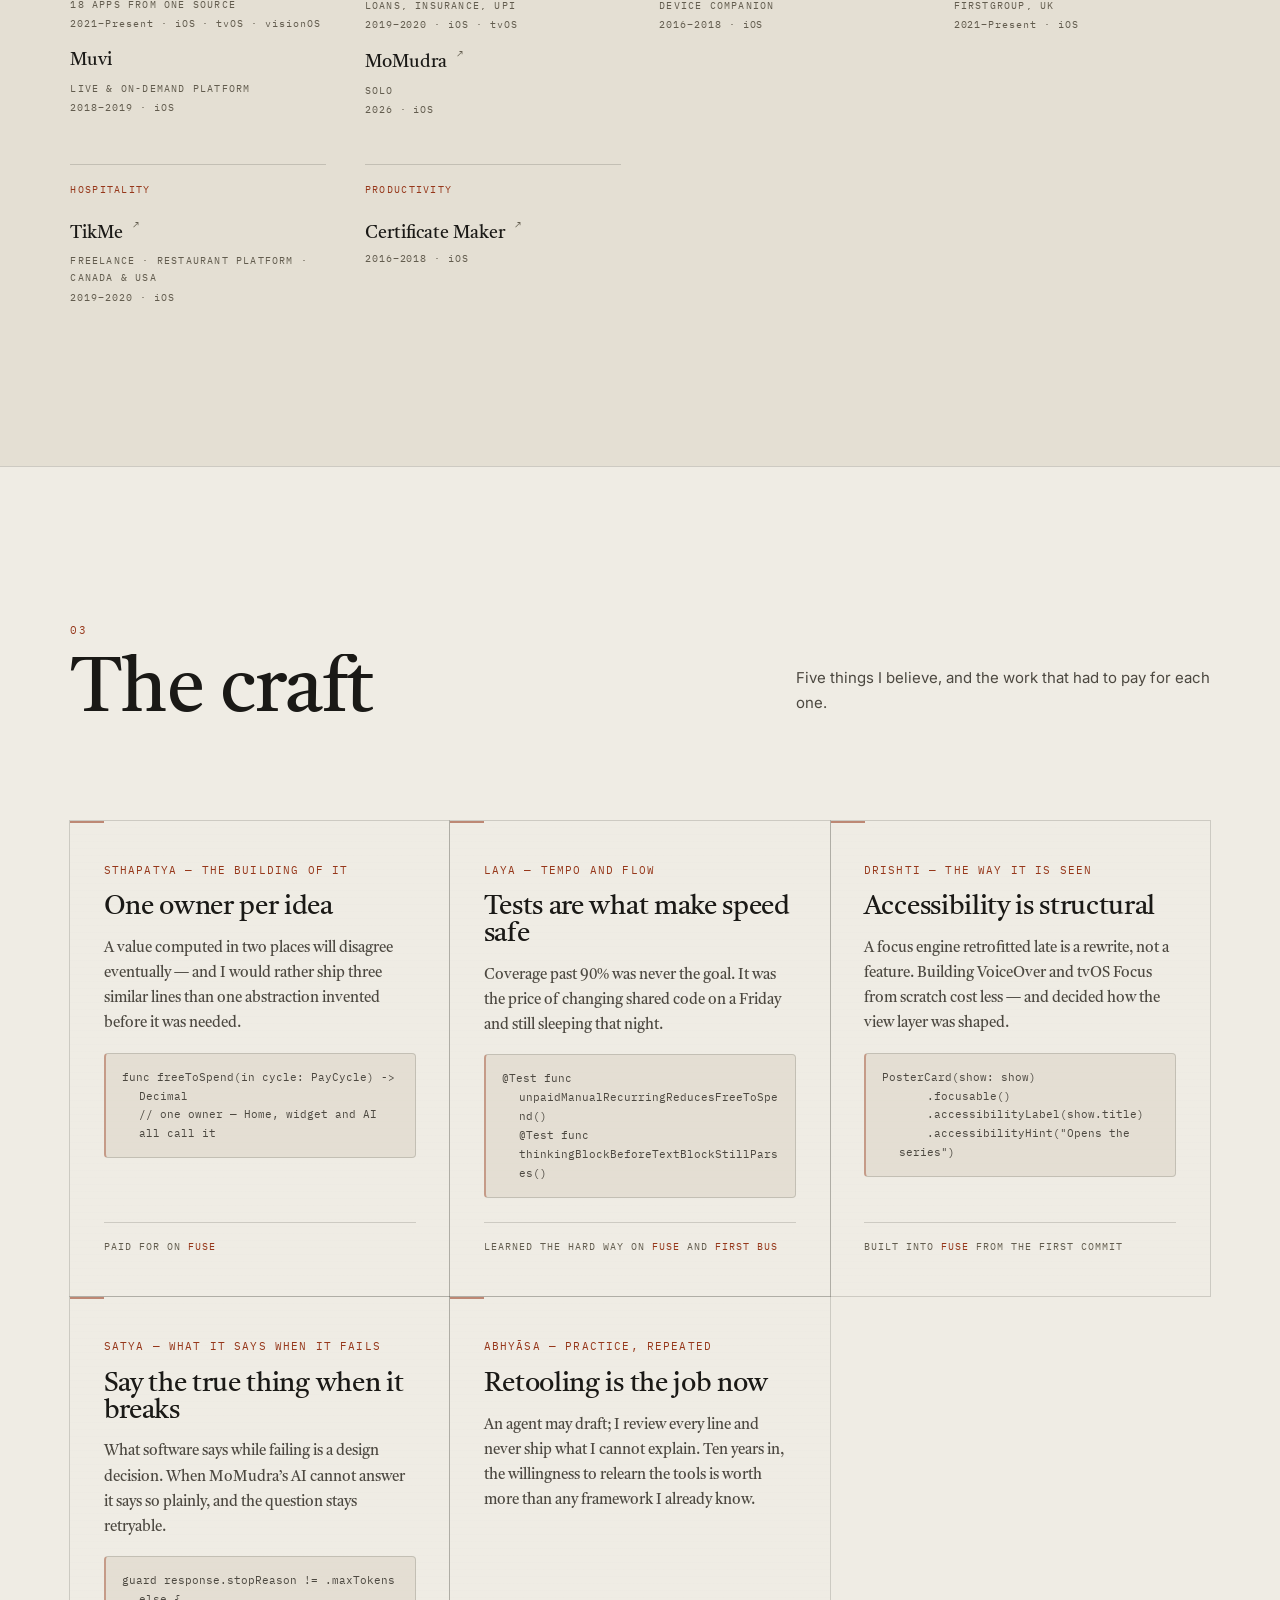
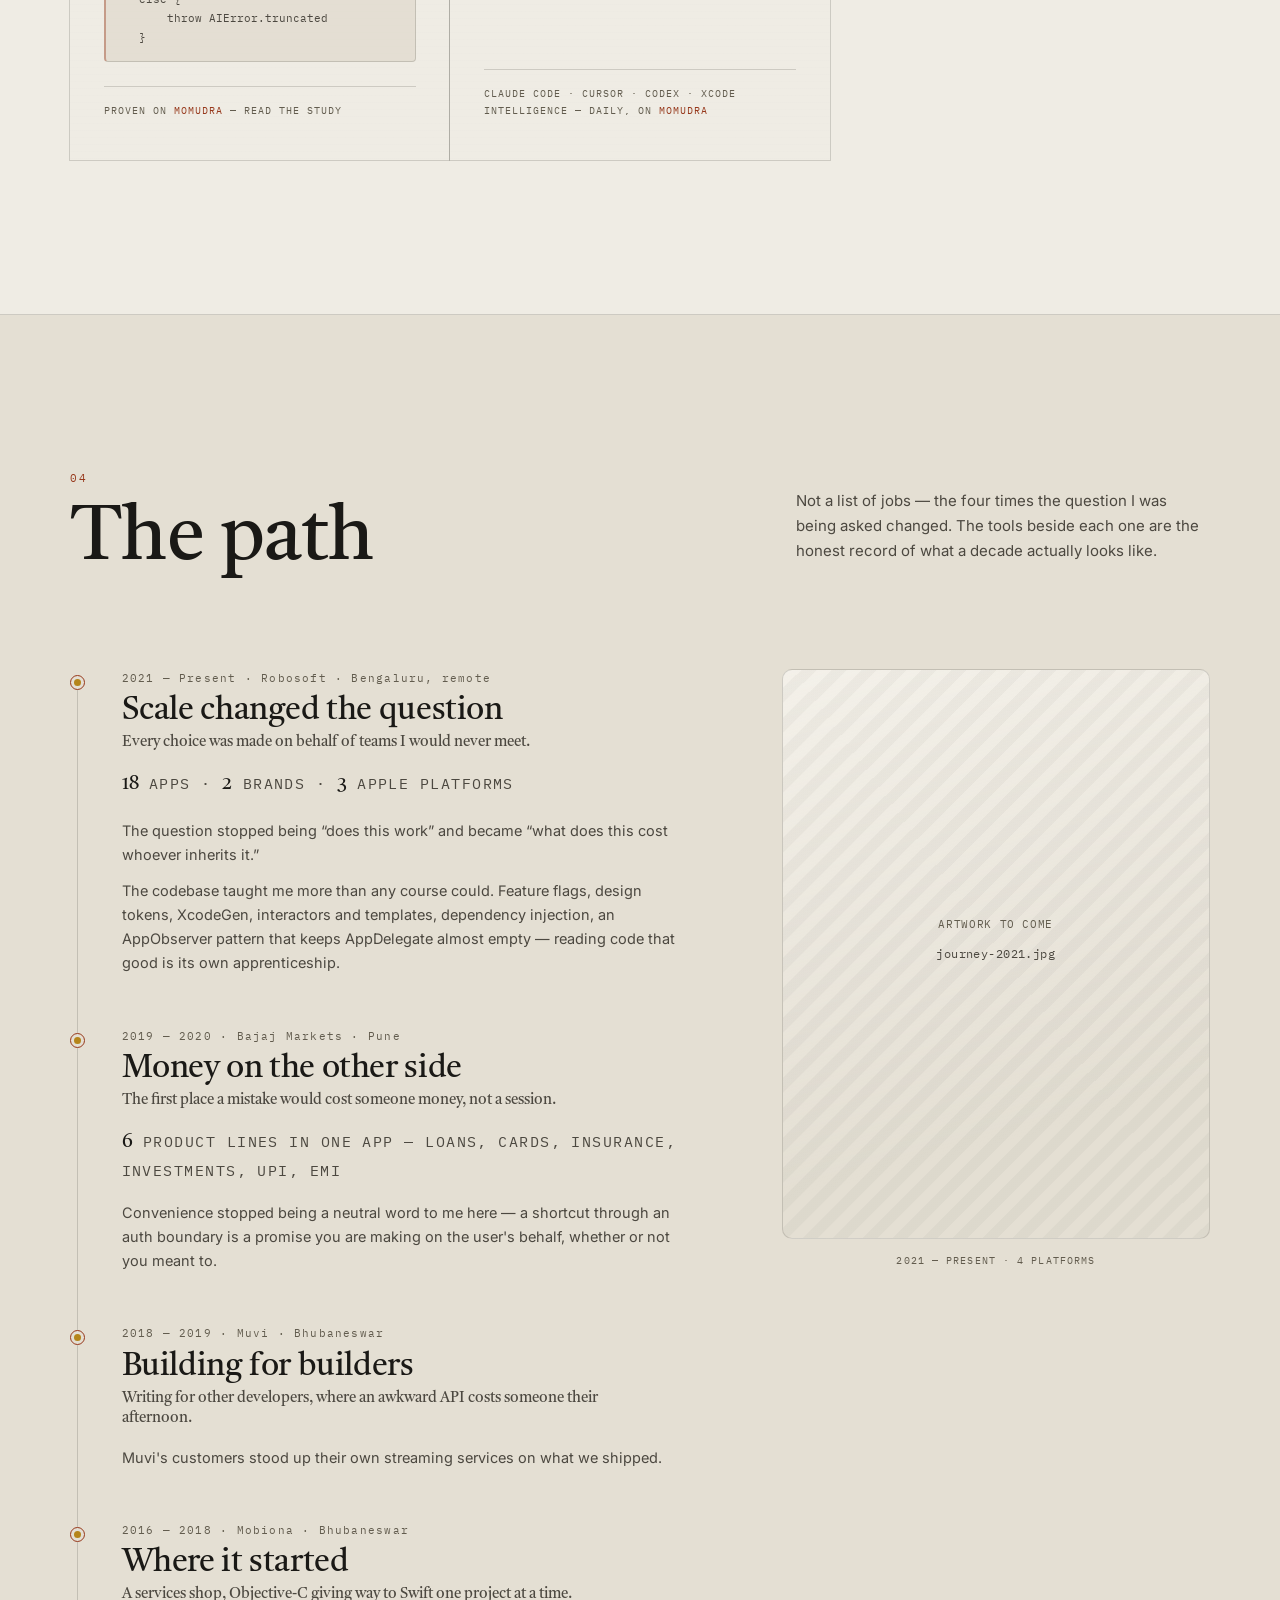
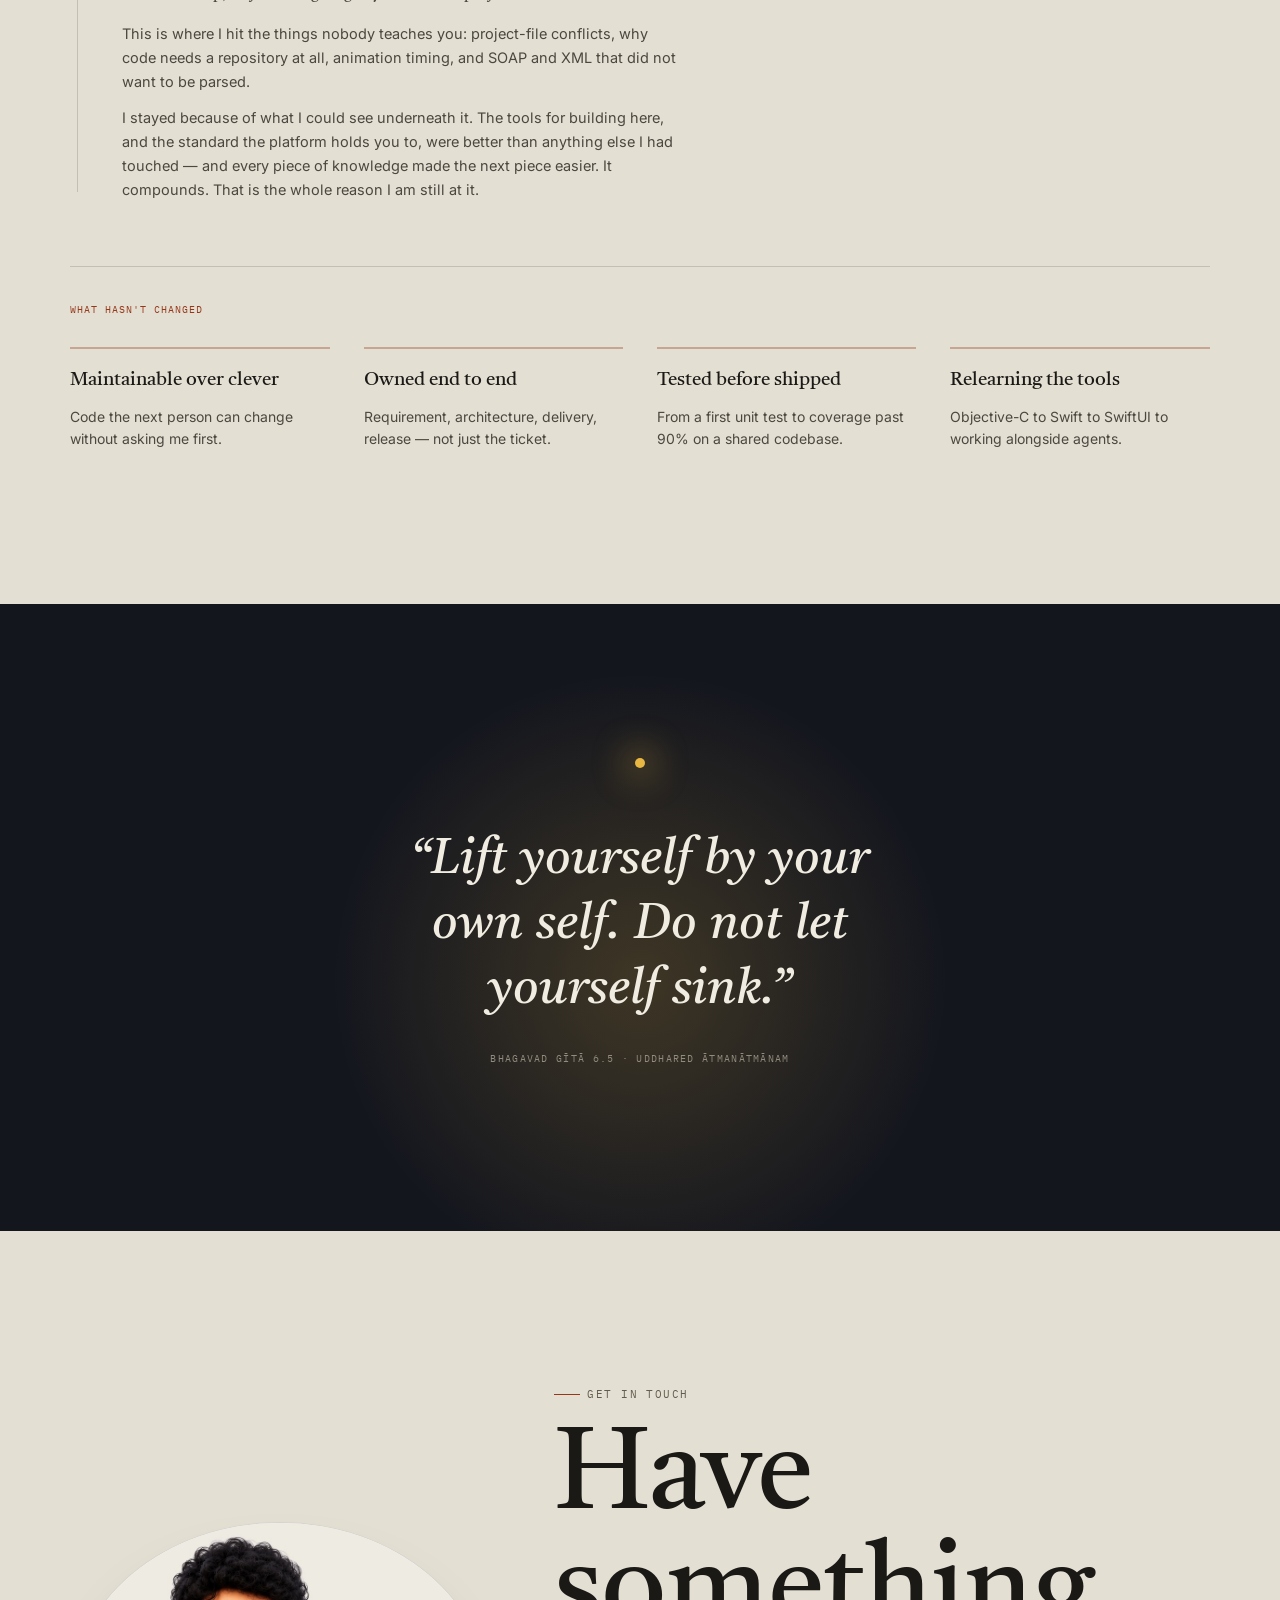
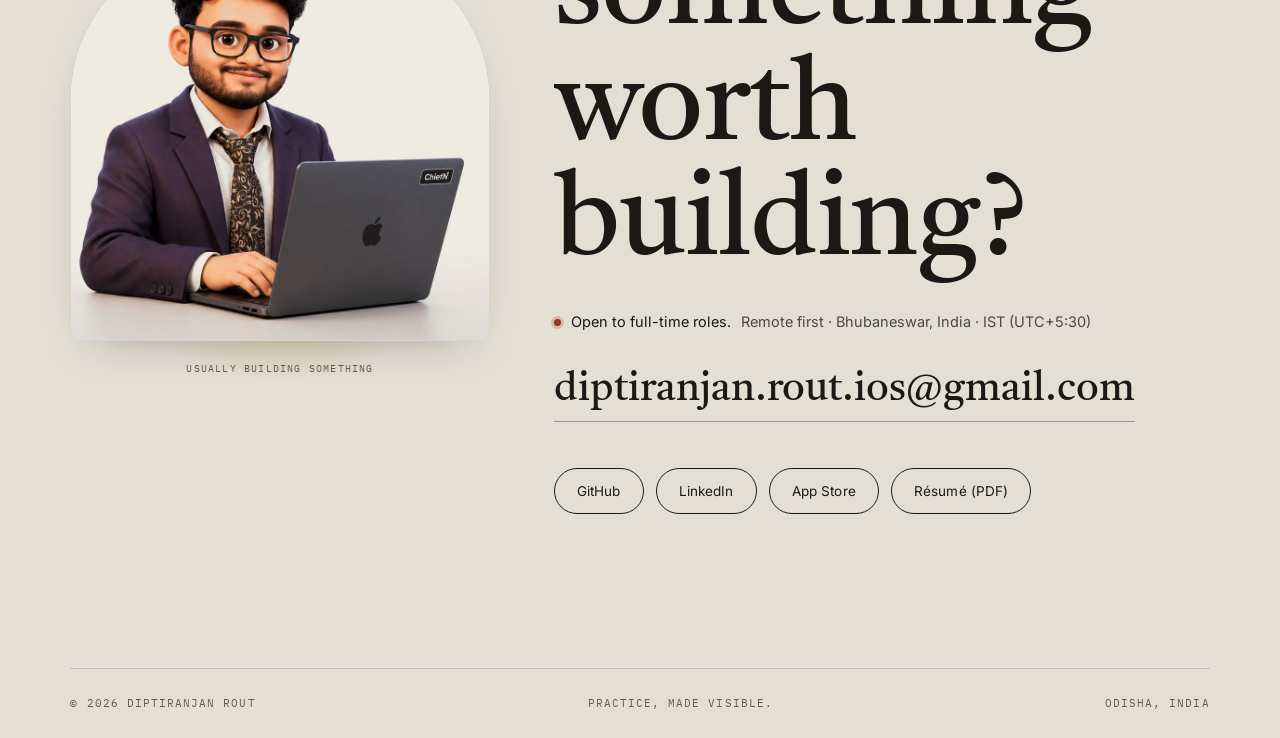
==== commit 426037e6: "Replace the diagram journey with a staged one built for real artwork The abstract figure was the wro" ====
--- a/index.html
+++ b/index.html
@@ -326,7 +326,7 @@
     </div>
     <div class="path-grid">
     <ul class="line">
-        <li data-rv data-plats="iOS,iPadOS,tvOS,visionOS" data-core="1"><span class="lamp"></span>
+        <li data-rv data-plats="iOS,iPadOS,tvOS,visionOS" data-core="1" data-fig="2021"><span class="lamp"></span>
           <div class="era">
             <div class="era-body">
               <div class="yr">2021 — Present · Robosoft · Bengaluru, remote</div>
@@ -338,7 +338,7 @@
             </div>
           </div>
         </li>
-        <li data-rv data-plats="iOS,iPadOS,tvOS"><span class="lamp"></span>
+        <li data-rv data-plats="iOS,iPadOS,tvOS" data-fig="2019"><span class="lamp"></span>
           <div class="era">
             <div class="era-body">
               <div class="yr">2019 — 2020 · Bajaj Markets · Pune</div>
@@ -349,7 +349,7 @@
             </div>
           </div>
         </li>
-        <li data-rv data-plats="iOS,iPadOS"><span class="lamp"></span>
+        <li data-rv data-plats="iOS,iPadOS" data-fig="2018"><span class="lamp"></span>
           <div class="era">
             <div class="era-body">
               <div class="yr">2018 — 2019 · Muvi · Bhubaneswar</div>
@@ -359,7 +359,7 @@
             </div>
           </div>
         </li>
-        <li data-rv data-plats="iOS,iPadOS"><span class="lamp"></span>
+        <li data-rv data-plats="iOS,iPadOS" data-fig="2016"><span class="lamp"></span>
           <div class="era">
             <div class="era-body">
               <div class="yr">2016 — 2018 · Mobiona · Bhubaneswar</div>
@@ -375,8 +375,12 @@
       <!-- The journey, drawn. The hero shows the full constellation as it
            stands today; this rewinds it era by era, ending on the single
            device the decade started from. -->
+      <!-- The journey, staged. One layer per era, cross-faded on scroll with
+           a little parallax so it reads as a scene rather than a slideshow.
+           Layers are built by JS from the eras themselves, so the timeline
+           and the artwork can never fall out of step. -->
       <div class="path-fig" aria-hidden="true">
-        <canvas id="pathFig"></canvas>
+        <div class="path-stage" id="pathStage"></div>
         <p class="path-cap"><span id="pathCap"></span></p>
       </div>
     </div>
@@ -455,6 +459,7 @@
 
 <!-- BUILD:platformApps:start -->
       <script>window.PLATFORM_APPS={"iOS":36,"iPadOS":"iPad-only work at Mobiona, Muvi and Fuse","tvOS":19,"visionOS":18};</script>
+      <script>window.JOURNEY_ART=[];</script>
       <!-- BUILD:platformApps:end -->
 
 <script>
@@ -871,177 +876,71 @@
 })();
 
 /* ============================================================
-   THE PATH — the journey figure.
-
-   Reuses the DEVICES glyphs the hero draws, so an iPad here is the same
-   iPad there. Each era in the timeline carries data-plats listing the
-   platforms Dipti had reached by that point; whichever era is nearest the
-   middle of the viewport drives the drawing.
-
-   The site opens on the full constellation. Scrolling down through The
-   Path runs it backwards — four platforms, then three, then the two he
-   started with — so the section ends on the single device the decade
-   began from. Reverse-chronological order is the timeline's own; flipping
-   the eras would make it grow forward instead.
+   THE PATH — the journey, staged.
+
+   Four still images, one per era, cross-faded as you scroll. The motion
+   is not drawn: it comes from fading between layers and drifting them
+   against the scroll, which is how a game landing page sells a scene
+   without animating a single frame by hand.
+
+   Layers are generated from the timeline's own <li> elements, so an era
+   cannot exist in the text and be missing from the artwork. An image
+   that is not there yet falls back to a marked placeholder at the exact
+   final aspect ratio — nothing moves when the real art lands.
    ============================================================ */
 (function journey(){
-  const canvas = $('#pathFig'), capEl = $('#pathCap');
-  if (!canvas) return;
-  const ctx = canvas.getContext('2d');
-  const items = $$('#path li[data-plats]');
+  const stage = $('#pathStage'), capEl = $('#pathCap');
+  if (!stage) return;
+  const items = $$('#path li[data-fig]');
   if (!items.length) return;
 
   const RM = matchMedia('(prefers-reduced-motion: reduce)').matches;
-  let W = 0, H = 0, cx = 0, cy = 0, R = 0, dpr = 1;
-  let INK, SIN, HAL;
-  let active = -1, shown = [], raf = 0, eraChangedAt = 0;
-
-  const hex = h => {
-    h = h.trim().replace('#','');
-    if (h.length === 3) h = h.split('').map(c => c + c).join('');
-    return [0,2,4].map(i => parseInt(h.slice(i, i+2), 16));
-  };
-  const rgba = (c,a) => `rgba(${c[0]},${c[1]},${c[2]},${a})`;
-
-  function readTheme(){
-    const cs = getComputedStyle(document.documentElement);
-    try{
-      INK = hex(cs.getPropertyValue('--ink'));
-      SIN = hex(cs.getPropertyValue('--sindoor'));
-      HAL = hex(cs.getPropertyValue('--haldi'));
-    }catch(e){}
-  }
-  readTheme();
-
-  function measure(){
-    const r = canvas.getBoundingClientRect();
-    if (!r.width) return false;
-    dpr = Math.min(devicePixelRatio || 1, 2);
-    W = Math.round(r.width); H = Math.round(r.height);
-    canvas.width = W * dpr; canvas.height = H * dpr;
-    ctx.setTransform(dpr, 0, 0, dpr, 0, 0);
-    cx = W/2; cy = H/2; R = Math.min(W,H)/2;
-    return true;
-  }
-
-  /* Each platform holds a 0..1 presence value, so a platform arriving or
-     leaving eases rather than popping. */
-  /* Each device carries presence AND its own angle. Fixed slots meant an
-     era with two platforms drew them at top and right — a lopsided L that
-     read as a rendering fault rather than an early career. Present
-     platforms now spread evenly around the ring, so two sit opposite, three
-     make a triangle, four a square, and they travel between arrangements as
-     the era changes. */
-  const state = DEVICES.map((d, k) => ({ p: 0, a: -Math.PI/2 + k*(Math.PI*2/DEVICES.length), aT: 0 }));
-  let corePresence = 0, coreTarget = 0;
+  let active = -1, ticking = false;
+
+  /* Build one layer per era. The <img> is optimistic: if the file is not
+     there yet its error handler swaps in the placeholder, so adding the
+     artwork later needs no code change at all. */
+  const HAVE = window.JOURNEY_ART || [];
+  const layers = items.map((li, i) => {
+    const slug = li.dataset.fig;
+    const el = document.createElement('div');
+    el.className = 'stage-layer';
+    el.dataset.slug = slug;
+
+    if (HAVE.includes(slug)){
+      const img = new Image();
+      img.className = 'stage-img';
+      img.decoding = 'async';
+      img.loading = i === 0 ? 'eager' : 'lazy';
+      img.alt = '';
+      img.src = 'shots/journey-' + slug + '.jpg';
+      el.appendChild(img);
+    } else {
+      /* Decided at build time, so a missing still never renders as a broken
+         image first and corrects itself afterwards. */
+      el.classList.add('is-empty');
+      el.innerHTML =
+        '<span class="stage-ph-mark">Artwork to come</span>' +
+        '<span class="stage-ph-slot">journey-' + slug + '.jpg</span>';
+    }
+    stage.appendChild(el);
+    return el;
+  });
 
   function setEra(i){
     if (i === active) return;
     active = i;
-    eraChangedAt = performance.now();
+    layers.forEach((el, k) => el.classList.toggle('is-on', k === i));
     const li = items[i];
-    const want = (li.dataset.plats || '').split(',').filter(Boolean);
-    const present = DEVICES.map((d, k) => ({ d, k })).filter(x => want.includes(x.d.os));
-    DEVICES.forEach((d, k) => { state[k].target = want.includes(d.os) ? 1 : 0; });
-    present.forEach((x, rank) => {
-      state[x.k].aT = -Math.PI/2 + rank * (Math.PI*2 / present.length);
-      /* a device fading in starts where it will land, rather than sweeping
-         in from wherever it happened to sit in a previous era */
-      if (state[x.k].p < 0.02) state[x.k].a = state[x.k].aT;
-    });
-    coreTarget = li.dataset.core ? 1 : 0;
     const yr = (li.querySelector('.yr')?.textContent || '').split('·')[0].trim();
-    capEl.textContent = yr ? yr + ' · ' + want.length + (want.length === 1 ? ' platform' : ' platforms') : '';
-    if (!raf) raf = requestAnimationFrame(tick);
+    const n  = (li.dataset.plats || '').split(',').filter(Boolean).length;
+    capEl.textContent = yr ? yr + ' · ' + n + (n === 1 ? ' platform' : ' platforms') : '';
   }
 
-  function tick(){
-    raf = 0;
-    let moving = false;
-    state.forEach(st => {
-      const t = st.target ?? 0;
-      const d = t - st.p;
-      if (Math.abs(d) > 0.002){ st.p += d * (RM ? 1 : 0.12); moving = true; }
-      else st.p = t;
-      /* shortest way round, so a device never takes the long way to a
-         neighbouring slot */
-      let da = st.aT - st.a;
-      while (da >  Math.PI) da -= Math.PI*2;
-      while (da < -Math.PI) da += Math.PI*2;
-      if (Math.abs(da) > 0.004){ st.a += da * (RM ? 1 : 0.12); moving = true; }
-      else st.a = st.aT;
-    });
-    const dc = coreTarget - corePresence;
-    if (Math.abs(dc) > 0.002){ corePresence += dc * (RM ? 1 : 0.12); moving = true; }
-    else corePresence = coreTarget;
-
-    draw();
-    if (moving) raf = requestAnimationFrame(tick);
-  }
-
-  function draw(){
-    if (!W && !measure()) return;
-    const t = performance.now();
-    ctx.clearRect(0,0,W,H);
-
-    /* Enlarged from the first pass — small glyphs with generous negative
-       space read as restrained on the hero, where five spokes fill the
-       frame, but on a 2-3 device era it left so much empty canvas the
-       change between eras was easy to miss on a normal scroll. */
-    const ring = R * 0.62;
-    const gs   = Math.max(18, R * 0.215);
-    const core = R * 0.145;
-
-    /* spokes — only to platforms that exist in this era, and only once the
-       shared core exists to send anything down them */
-    DEVICES.forEach((d, k) => {
-      const st = state[k].p;
-      if (st < 0.02) return;
-      const a = state[k].a;
-      const gx = cx + Math.cos(a)*ring, gy = cy + Math.sin(a)*ring;
-      const sz = gs * d.k;
-      const clear = sz * Math.max(d.hw, d.hh) + gs * 0.34;
-      const t = Math.max(0, 1 - clear/ring);
-      ctx.beginPath();
-      ctx.moveTo(cx + Math.cos(a)*core*1.4, cy + Math.sin(a)*core*1.4);
-      ctx.lineTo(cx + Math.cos(a)*ring*t,   cy + Math.sin(a)*ring*t);
-      ctx.lineWidth = 1;
-      ctx.strokeStyle = rgba(INK, 0.20 * st * corePresence);
-      ctx.stroke();
-
-      ctx.save();
-      ctx.translate(gx, gy);
-      ctx.beginPath();
-      /* overshoots past full size on arrival, then settles — a distinct
-         instant to catch rather than a fade nobody registers */
-      const pop = st < 1 ? (0.82 + 0.28*st) : (1 + 0.05*Math.max(0, 1 - (t - eraChangedAt)/260));
-      d.glyph(ctx, sz * pop);
-      ctx.lineWidth = 1.4;
-      ctx.strokeStyle = rgba(INK, 0.78 * st);
-      ctx.stroke();
-      ctx.restore();
-    });
-
-    /* the core — only from the era a shared codebase existed */
-    if (corePresence > 0.02){
-      const g = ctx.createRadialGradient(cx, cy, 0, cx, cy, core*3.4);
-      g.addColorStop(0, rgba(HAL, 0.16 * corePresence));
-      g.addColorStop(1, rgba(HAL, 0));
-      ctx.beginPath(); ctx.arc(cx, cy, core*3.4, 0, Math.PI*2);
-      ctx.fillStyle = g; ctx.fill();
-
-      ctx.beginPath(); ctx.arc(cx, cy, core, 0, Math.PI*2);
-      ctx.lineWidth = 1.4;
-      ctx.strokeStyle = rgba(SIN, 0.85 * corePresence); ctx.stroke();
-
-      ctx.beginPath(); ctx.arc(cx, cy, core*0.30, 0, Math.PI*2);
-      ctx.fillStyle = rgba(SIN, 0.95 * corePresence); ctx.fill();
-    }
-  }
-
-  /* whichever era sits nearest the middle of the viewport is the one being
-     read, which is steadier than firing on entry and exit */
-  function pick(){
+  /* Whichever era sits nearest the reading line drives the stage; steadier
+     than firing on entry and exit, which flickers between adjacent eras. */
+  function update(){
+    ticking = false;
     const mid = innerHeight * 0.42;
     let best = Infinity, idx = active < 0 ? 0 : active;
     items.forEach((li, i) => {
@@ -1050,13 +949,33 @@
       if (d < best){ best = d; idx = i; }
     });
     setEra(idx);
+
+    if (!RM){
+      /* Drift the live layer against the scroll. Small on purpose — enough
+         to feel like depth, not enough to read as sliding. */
+      const sb = stage.getBoundingClientRect();
+      const p = Math.max(-1, Math.min(1, (sb.top + sb.height/2 - innerHeight/2) / innerHeight));
+      stage.style.setProperty('--drift', (p * -14).toFixed(2) + 'px');
+    }
   }
 
-  addEventListener('scroll', pick, { passive:true });
-  addEventListener('resize', () => { W = 0; measure(); draw(); }, { passive:true });
-  repaintFigure = (orig => () => { orig(); readTheme(); draw(); })(repaintFigure);
-
-  measure(); pick(); draw();
+  const onScroll = () => { if (!ticking){ ticking = true; requestAnimationFrame(update); } };
+  addEventListener('scroll', onScroll, { passive:true });
+  addEventListener('resize', onScroll, { passive:true });
+
+  if (!RM){
+    /* Mouse parallax, only while the section is actually on screen. */
+    addEventListener('pointermove', e => {
+      const sb = stage.getBoundingClientRect();
+      if (sb.bottom < 0 || sb.top > innerHeight) return;
+      const dx = (e.clientX / innerWidth  - 0.5) * 2;
+      const dy = (e.clientY / innerHeight - 0.5) * 2;
+      stage.style.setProperty('--mx', (dx * 6).toFixed(2) + 'px');
+      stage.style.setProperty('--my', (dy * 6).toFixed(2) + 'px');
+    }, { passive:true });
+  }
+
+  update();
 })();
 
 </script>
--- a/site.css
+++ b/site.css
@@ -1098,31 +1098,65 @@
    The stack column is the quiet argument of this section — read the four
    of them top to bottom and you get Objective-C to visionOS without a
    single sentence claiming it. */
-/* THE PATH — the journey figure.
-   Sticky beside the timeline so one drawing narrates all four eras rather
-   than four drawings competing. Below 1000px it is hidden outright: a
-   sticky canvas on a phone would either cover the text it is describing or
-   shrink past legibility, and the eras read fine without it. */
+/* THE PATH — the journey stage.
+   Four layers stacked in one box, only one visible at a time. Cross-fading
+   opacity between stills, plus a small drift against scroll and pointer, is
+   what turns four pictures into a scene — no frame-by-frame art required.
+
+   3:4 portrait, because the subject is a person. The ratio is fixed here
+   rather than left to the image so a missing file reserves exactly the
+   space the real one will take. */
 .path-grid{ display:block; }
 .path-fig{ display:none; }
 
 @media (min-width:1000px){
   .path-grid{
-    display:grid; grid-template-columns:minmax(0,1fr) minmax(280px,.62fr);
+    display:grid; grid-template-columns:minmax(0,1fr) minmax(300px,.66fr);
     column-gap:clamp(40px,5vw,90px); align-items:start;
   }
-  .path-fig{
-    display:block; position:sticky; top:132px;
-  }
-  .path-fig canvas{
-    width:100%; aspect-ratio:1/1; display:block;
-  }
+  .path-fig{ display:block; position:sticky; top:118px; }
+
+  .path-stage{
+    position:relative; width:100%; aspect-ratio:3/4;
+    border-radius:10px; overflow:hidden;
+    border:1px solid var(--hair);
+    background:linear-gradient(165deg,
+      color-mix(in srgb, var(--paper-lit) 70%, transparent), transparent 78%);
+    --drift:0px; --mx:0px; --my:0px;
+  }
+  .stage-layer{
+    position:absolute; inset:0;
+    display:grid; place-content:center; gap:10px; text-align:center;
+    opacity:0; transition:opacity .75s var(--ease);
+    transform:translate3d(var(--mx), calc(var(--my) + var(--drift)), 0) scale(1.06);
+    will-change:transform, opacity;
+  }
+  .stage-layer.is-on{ opacity:1; }
+  .stage-img{ width:100%; height:100%; object-fit:cover; display:block; }
+
+  /* A layer whose file does not exist yet states so plainly, at the exact
+     size the artwork will occupy. */
+  .stage-layer.is-empty{
+    border:1px dashed color-mix(in srgb, var(--ink) 22%, transparent);
+    border-radius:10px;
+    background:repeating-linear-gradient(135deg,
+      color-mix(in srgb, var(--ink) 3%, transparent) 0 10px, transparent 10px 20px);
+  }
+  .stage-ph-mark{
+    font-family:var(--f-mono); font-size:10px; letter-spacing:.12em;
+    text-transform:uppercase; color:var(--ink-faint);
+  }
+  .stage-ph-slot{ font-family:var(--f-mono); font-size:11px; color:var(--ink-soft); }
+
   .path-cap{
     margin:14px 0 0; text-align:center;
     font-family:var(--f-mono); font-size:10px; letter-spacing:.11em;
-    text-transform:uppercase; color:var(--ink-faint);
-    min-height:1.4em;
-  }
+    text-transform:uppercase; color:var(--ink-faint); min-height:1.4em;
+  }
+}
+
+@media (prefers-reduced-motion:reduce){
+  .stage-layer{ transition:none; transform:none; }
 }
 
 /* Single column now that the tag list is gone — it was the only reason
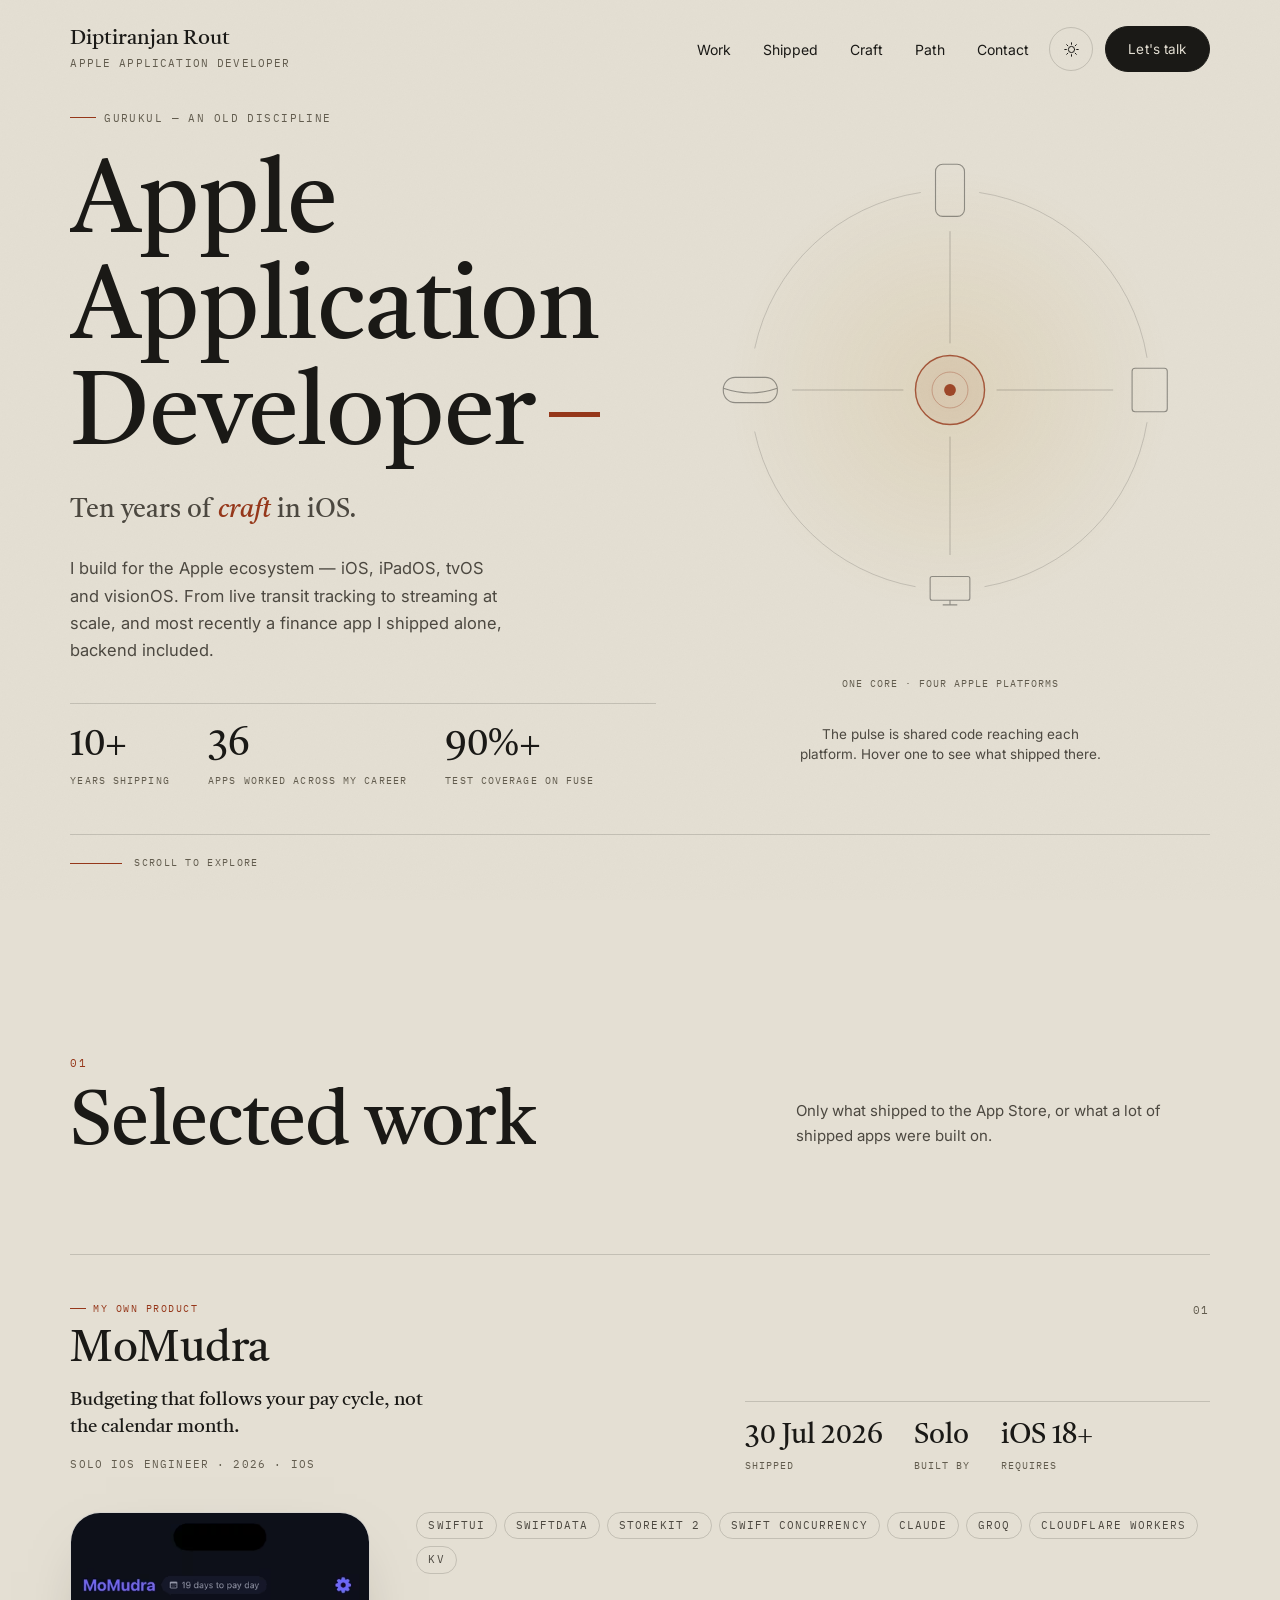
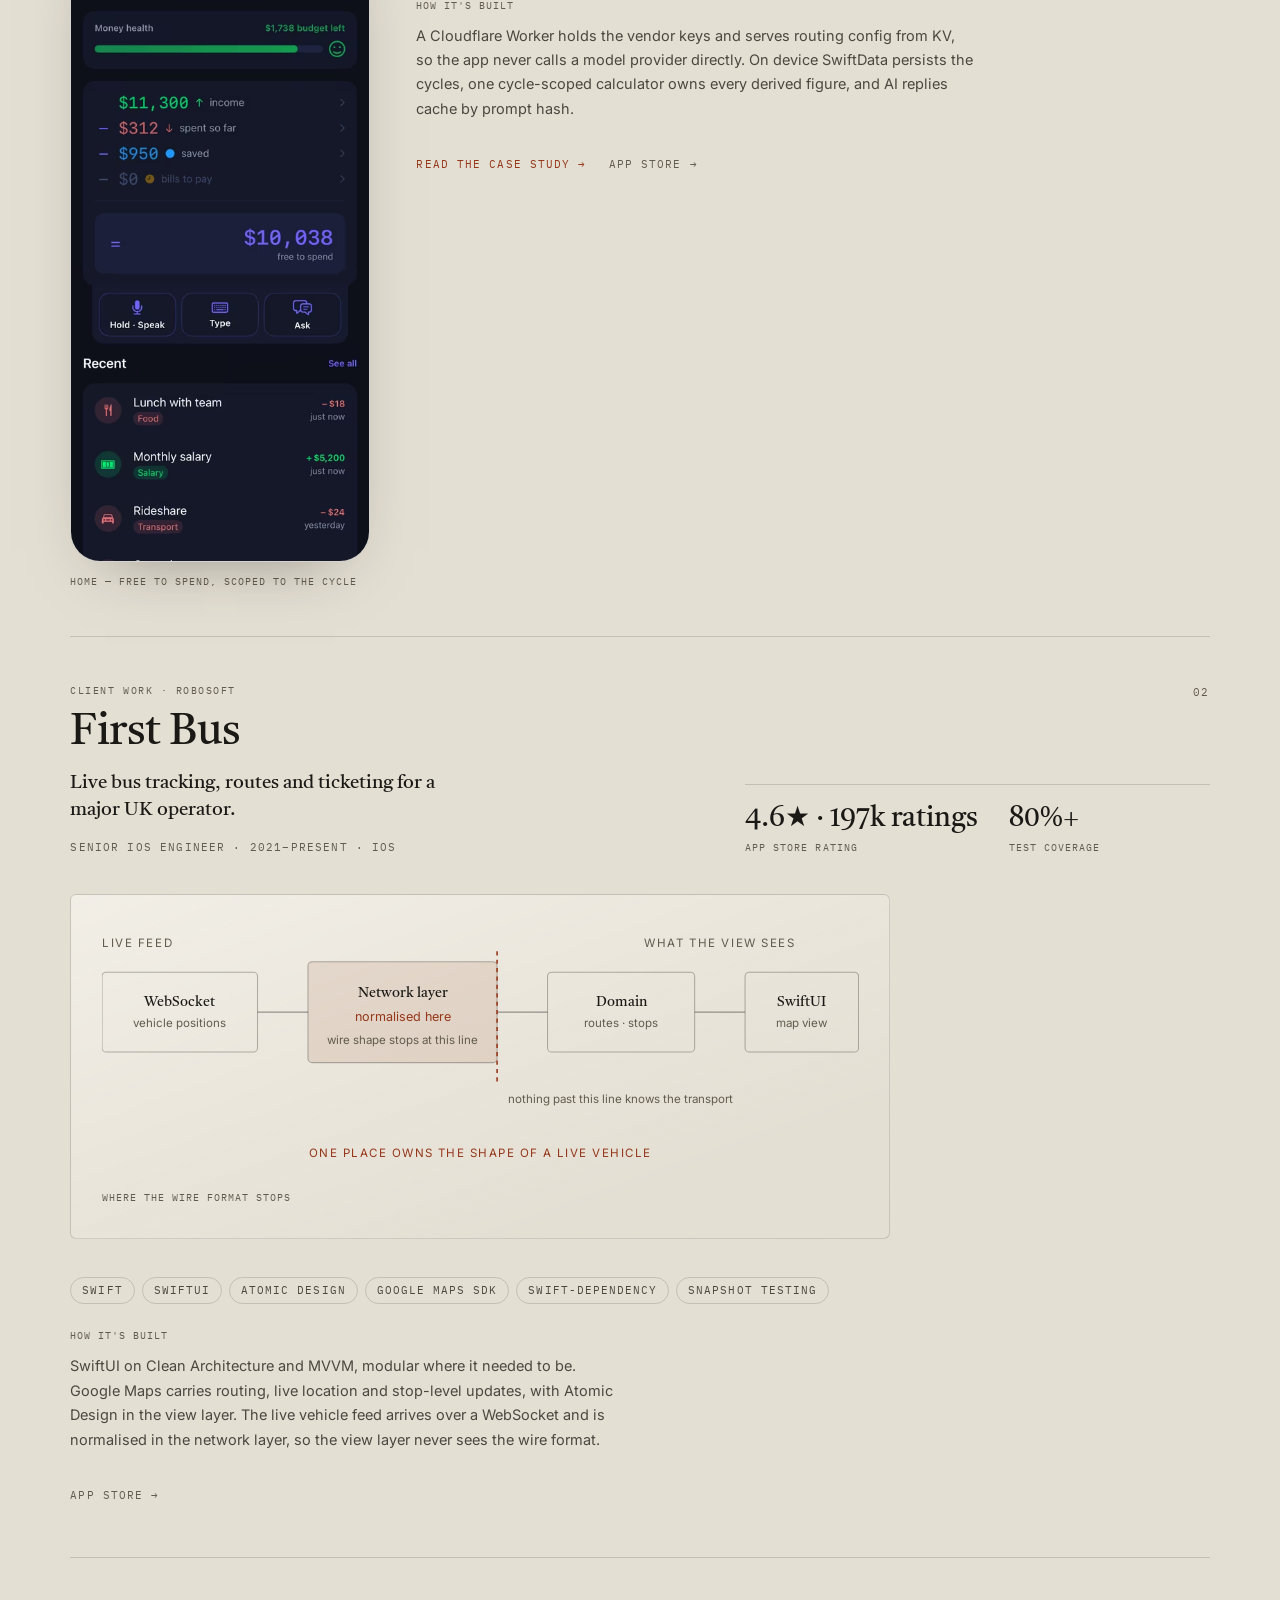
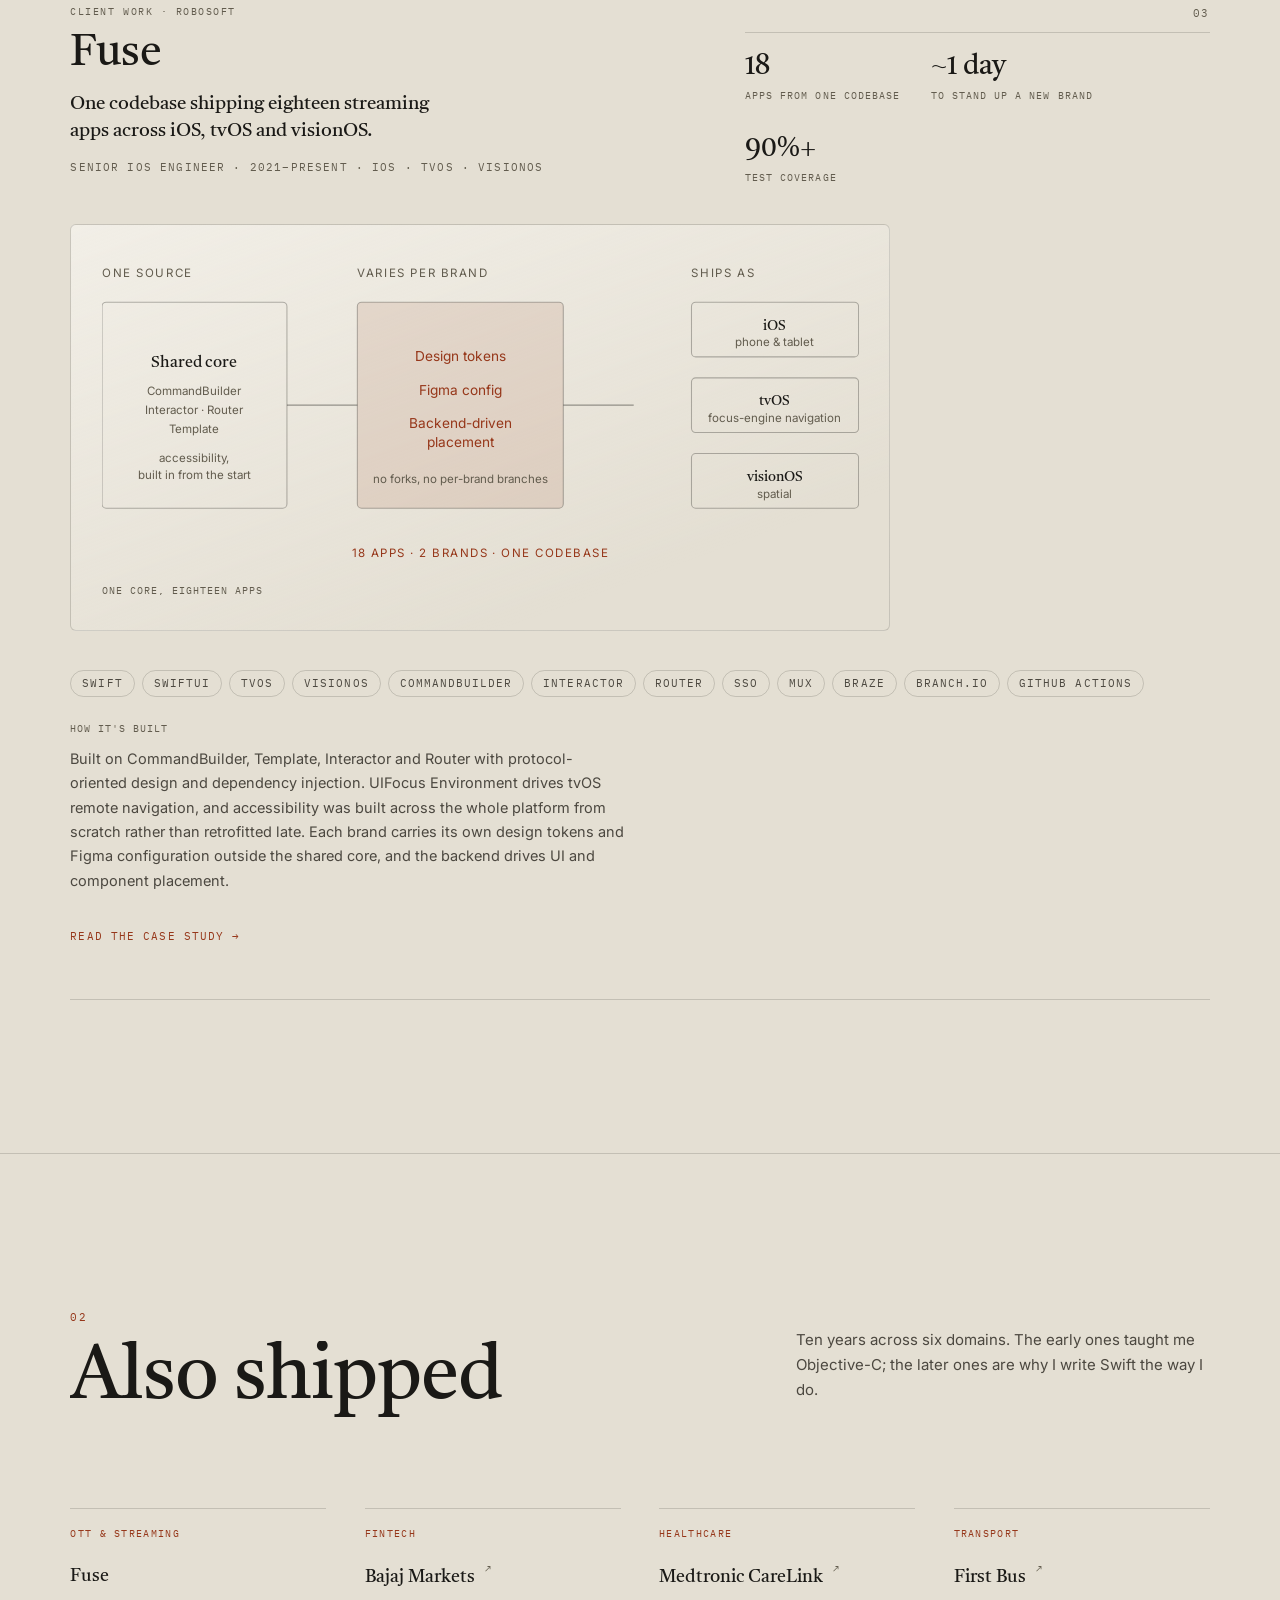
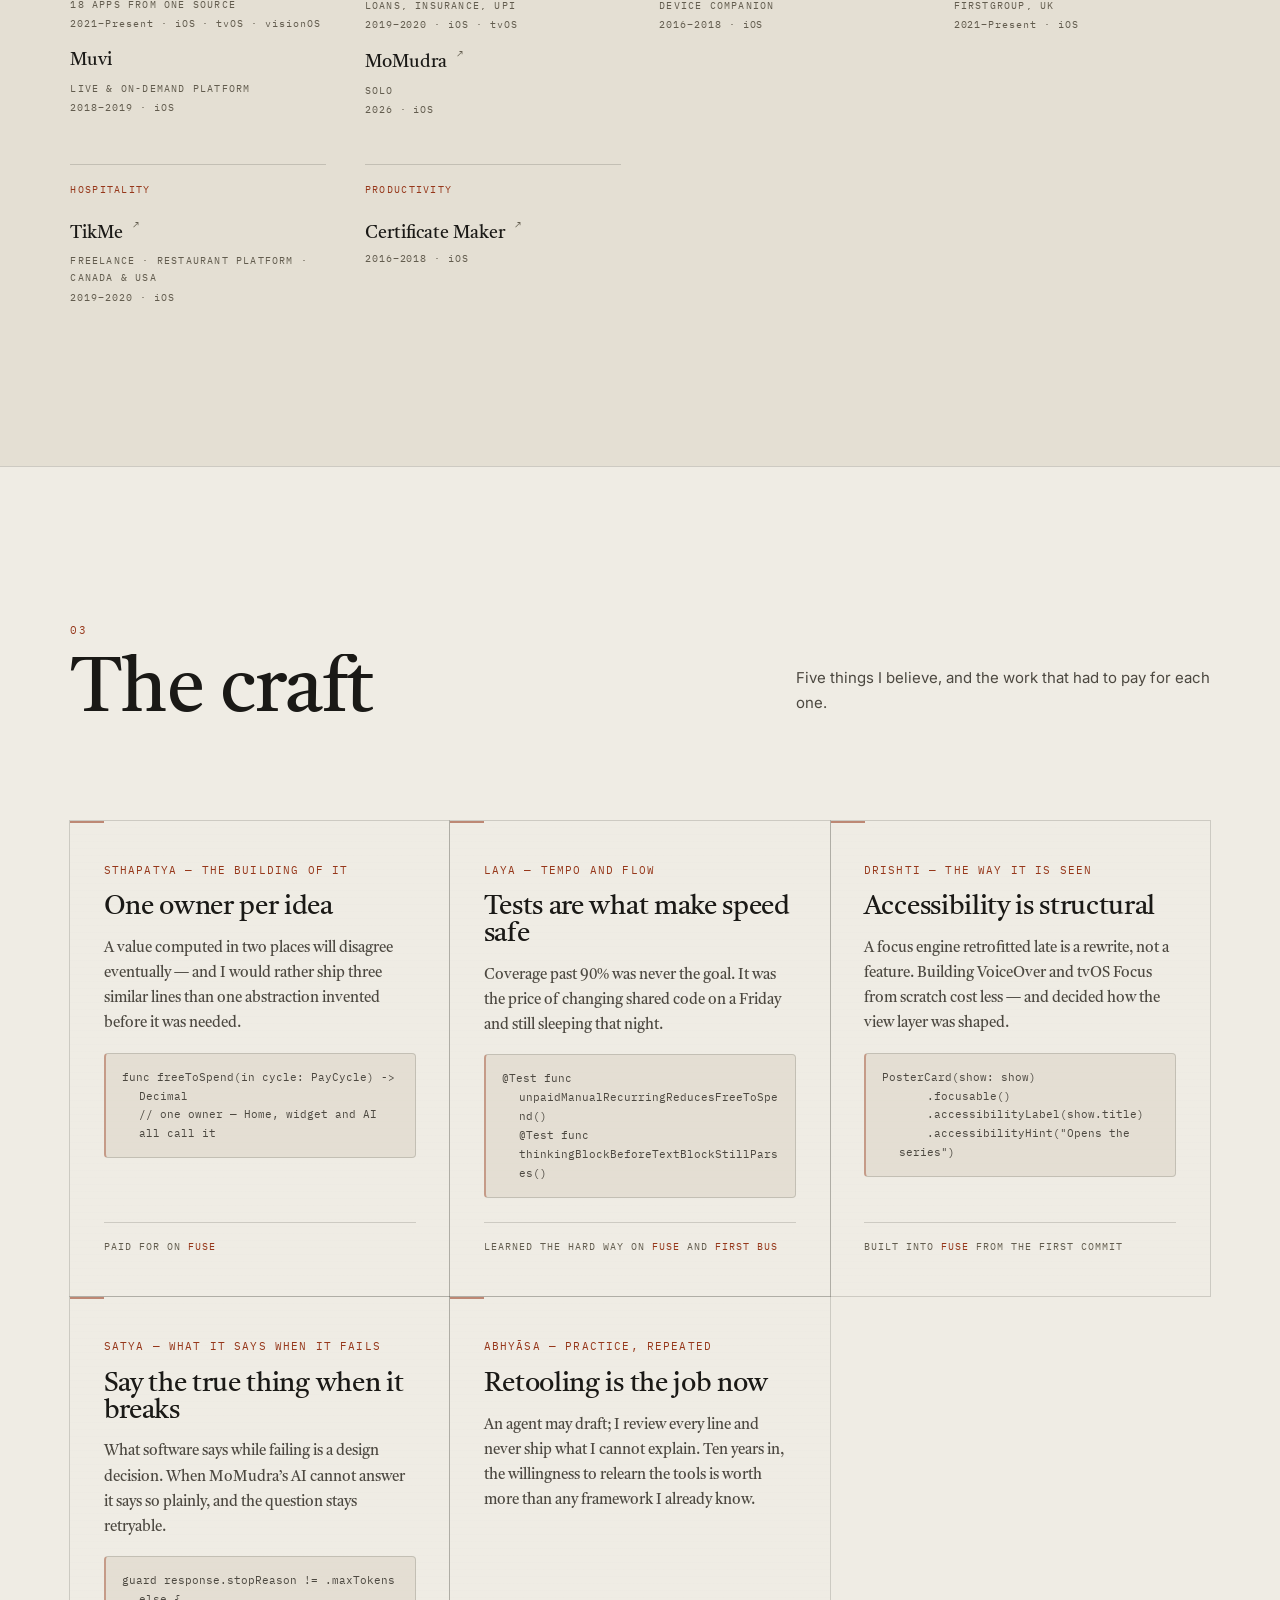
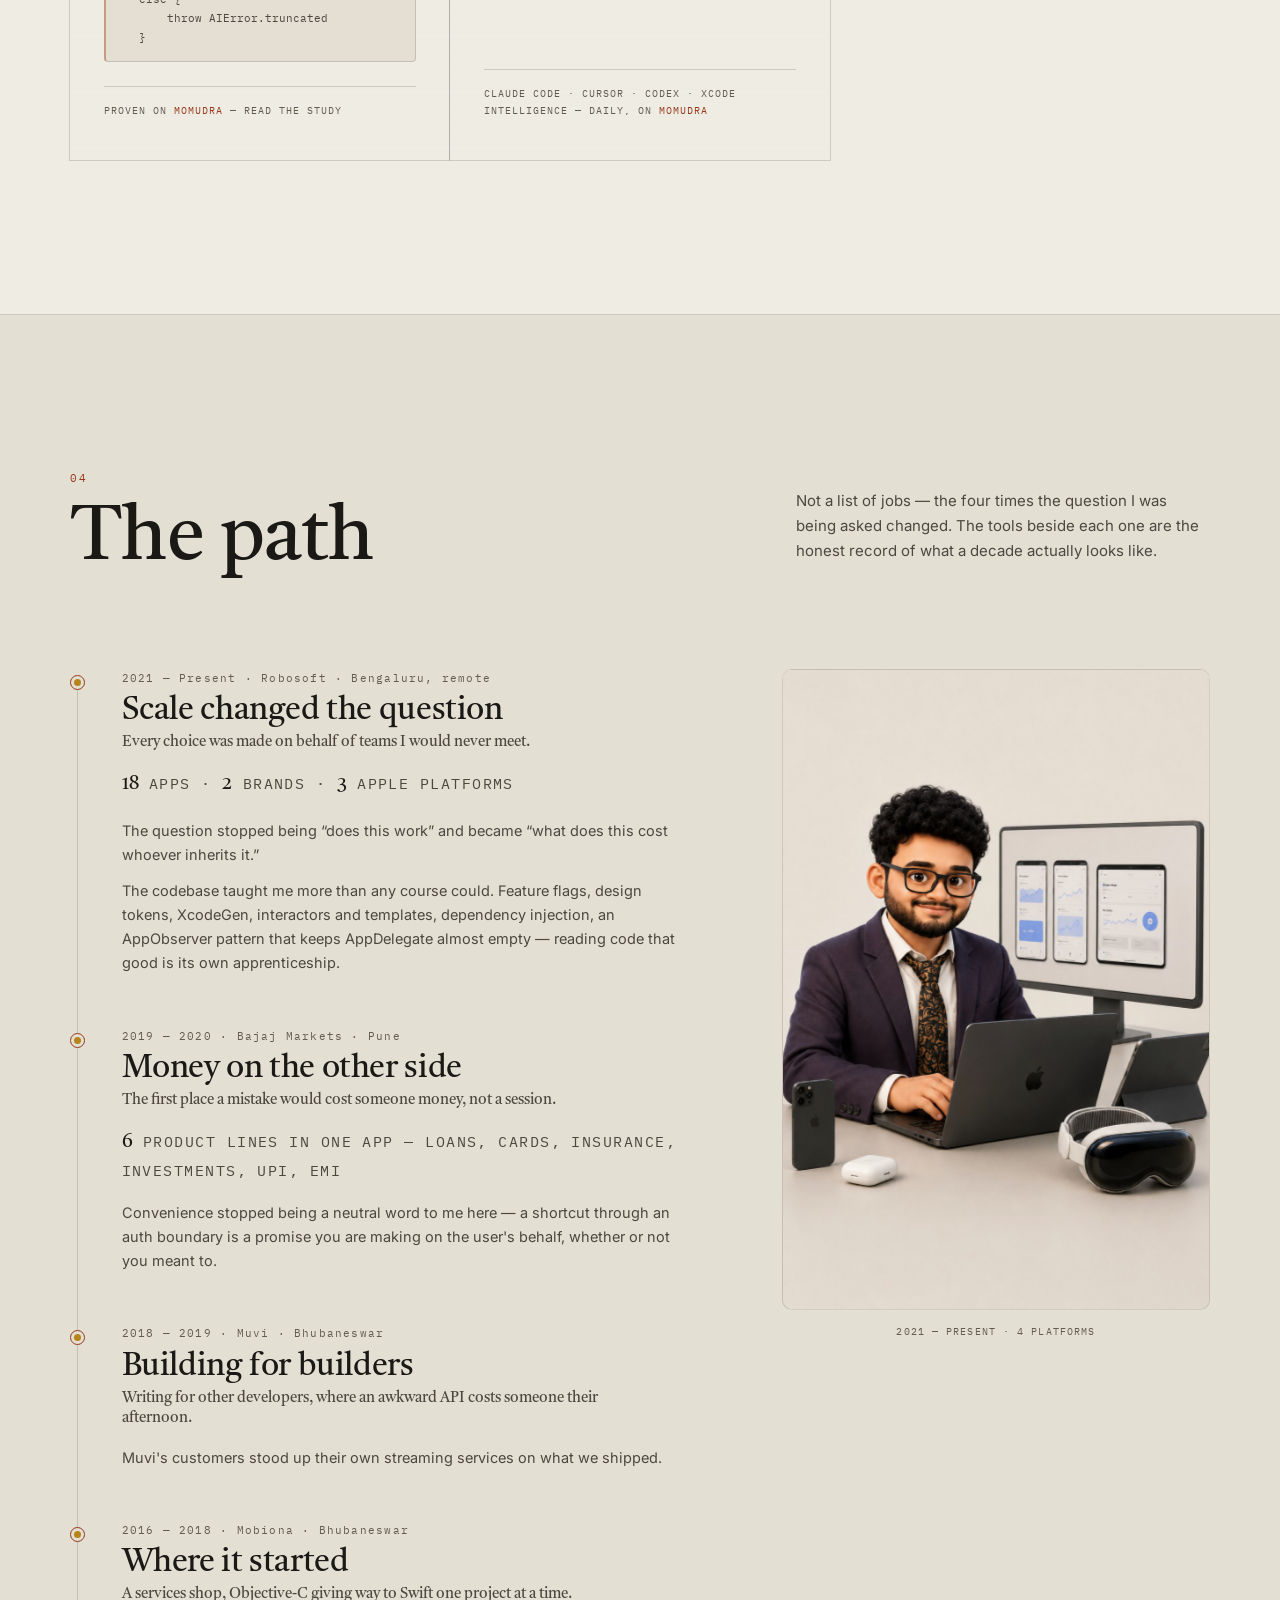
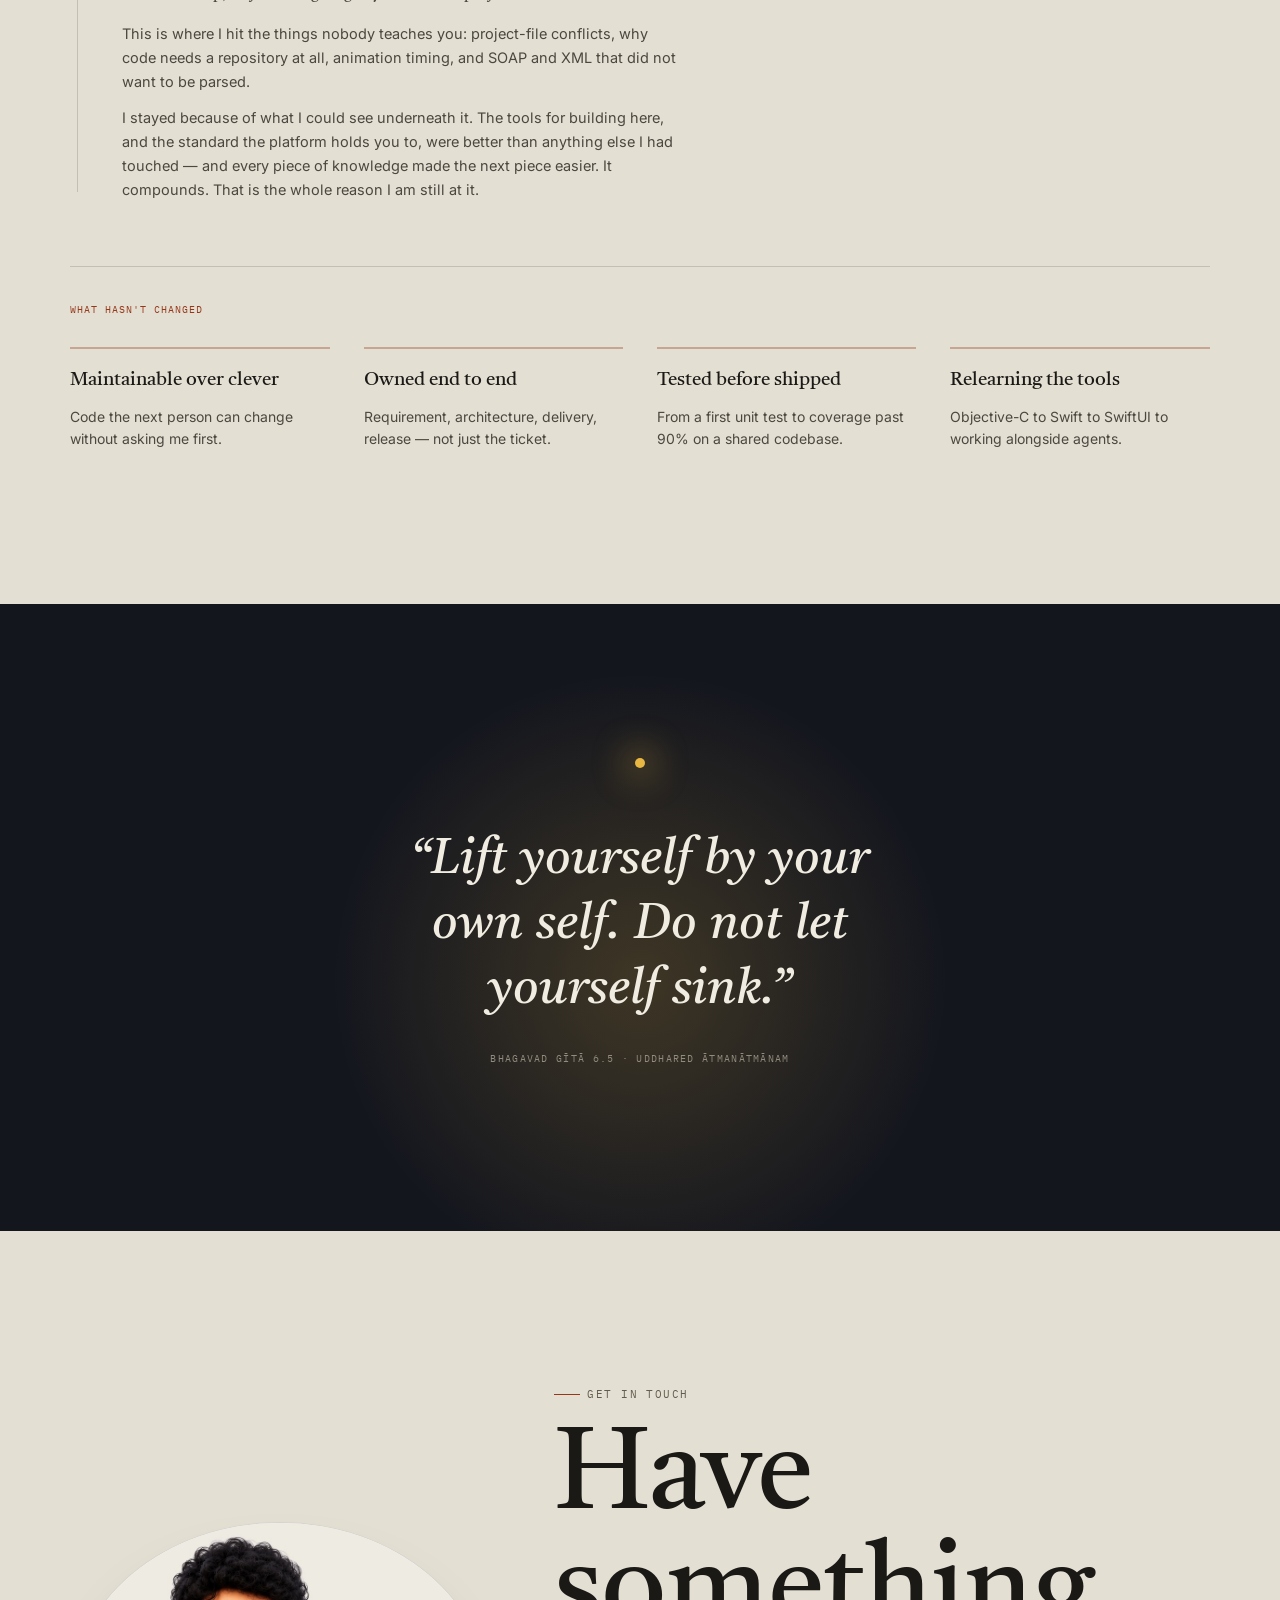
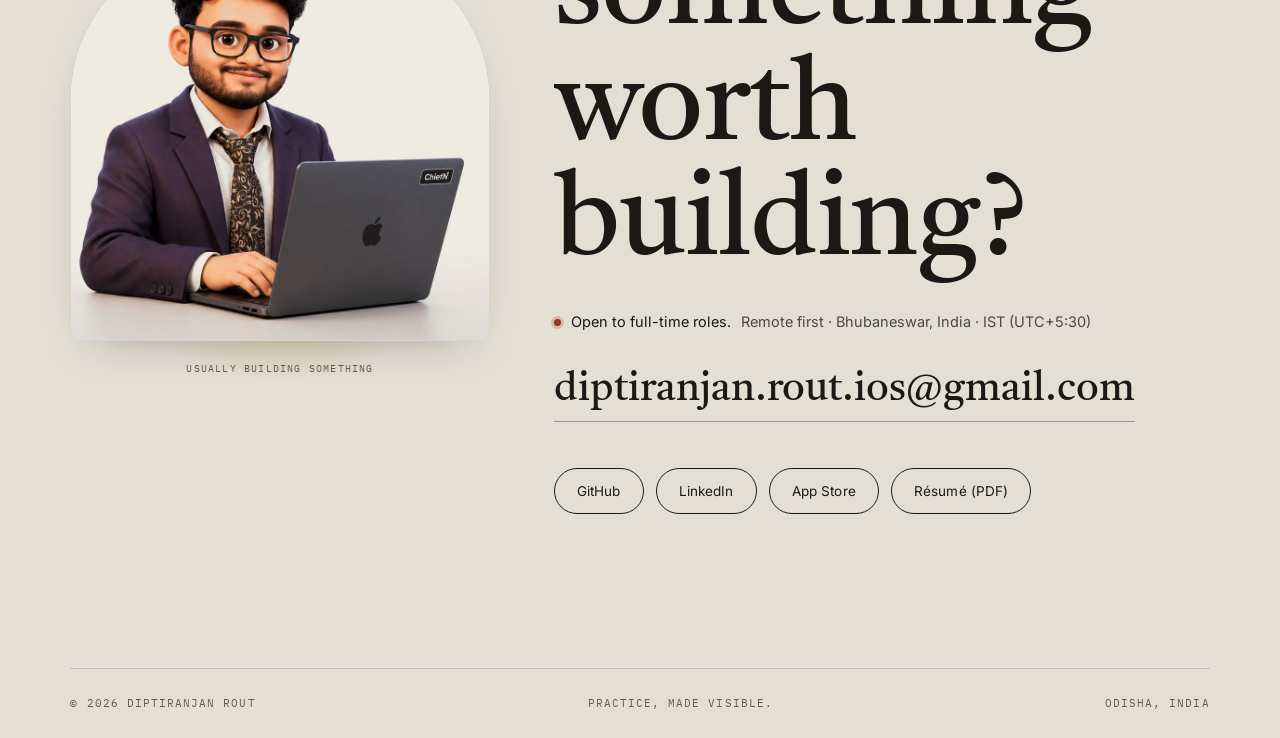
==== commit 2aea367a: "The journey is real: four stills of one person, ten years apart Dipti generated all four and they ar" ====
--- a/index.html
+++ b/index.html
@@ -459,7 +459,7 @@
 
 <!-- BUILD:platformApps:start -->
       <script>window.PLATFORM_APPS={"iOS":36,"iPadOS":"iPad-only work at Mobiona, Muvi and Fuse","tvOS":19,"visionOS":18};</script>
-      <script>window.JOURNEY_ART=[];</script>
+      <script>window.JOURNEY_ART=["2016","2018","2019","2021"];</script>
       <!-- BUILD:platformApps:end -->
 
 <script>
@@ -911,7 +911,11 @@
       const img = new Image();
       img.className = 'stage-img';
       img.decoding = 'async';
-      img.loading = i === 0 ? 'eager' : 'lazy';
+      /* All lazy, none eager. The stage is display:none below 1000px, where
+         a lazy image is never fetched — but an eager one is, which meant
+         phones downloaded 142KB for a panel they never see. On desktop the
+         section is far down the page, so lazy loads in plenty of time. */
+      img.loading = 'lazy';
       img.alt = '';
       img.src = 'shots/journey-' + slug + '.jpg';
       el.appendChild(img);
--- a/site.css
+++ b/site.css
@@ -1117,7 +1117,7 @@
   .path-fig{ display:block; position:sticky; top:118px; }
 
   .path-stage{
-    position:relative; width:100%; aspect-ratio:3/4;
+    position:relative; width:100%; aspect-ratio:2/3;
     border-radius:10px; overflow:hidden;
     border:1px solid var(--hair);
     background:linear-gradient(165deg,
@@ -1132,7 +1132,12 @@
     will-change:transform, opacity;
   }
   .stage-layer.is-on{ opacity:1; }
-  .stage-img{ width:100%; height:100%; object-fit:cover; display:block; }
+  /* The stills carry a warm cream backdrop, near-identical to the light
+     paper, so day mode blends on its own. At night an untreated 235-bright
+     panel glares like a lightbox on the dark ground — same treatment the
+     contact portrait gets, so both read as lamplight rather than a sticker. */
+  .stage-img{ width:100%; height:100%; object-fit:cover; display:block;
+              filter:brightness(.99) saturate(.97); }
 
   /* A layer whose file does not exist yet states so plainly, at the exact
      size the artwork will occupy. */
@@ -1155,6 +1160,11 @@
   }
 }
 
+@media (prefers-color-scheme: dark){
+  :root:not([data-theme="light"]) .stage-img{ filter:brightness(.82) saturate(.88) sepia(.10); }
+}
+:root[data-theme="dark"] .stage-img{ filter:brightness(.82) saturate(.88) sepia(.10); }
+
 @media (prefers-reduced-motion:reduce){
   .stage-layer{ transition:none; transform:none; }
 }
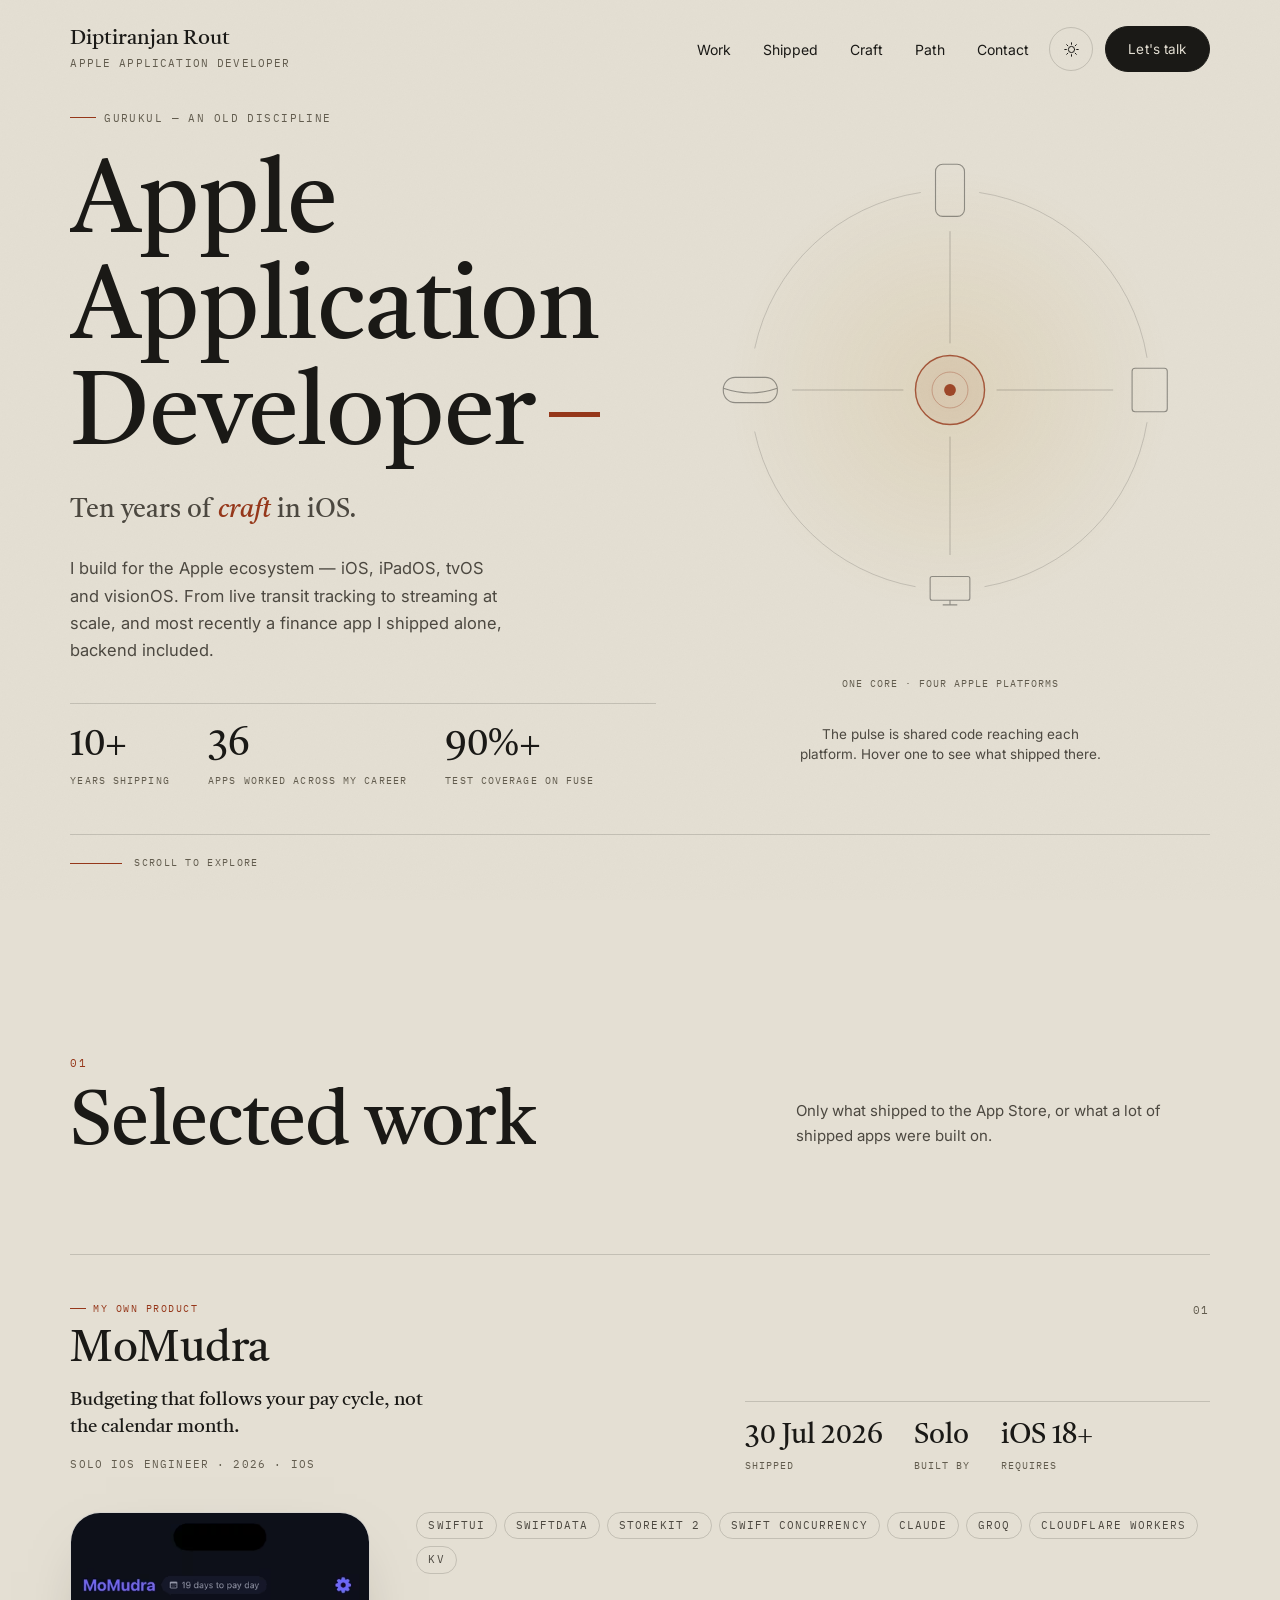
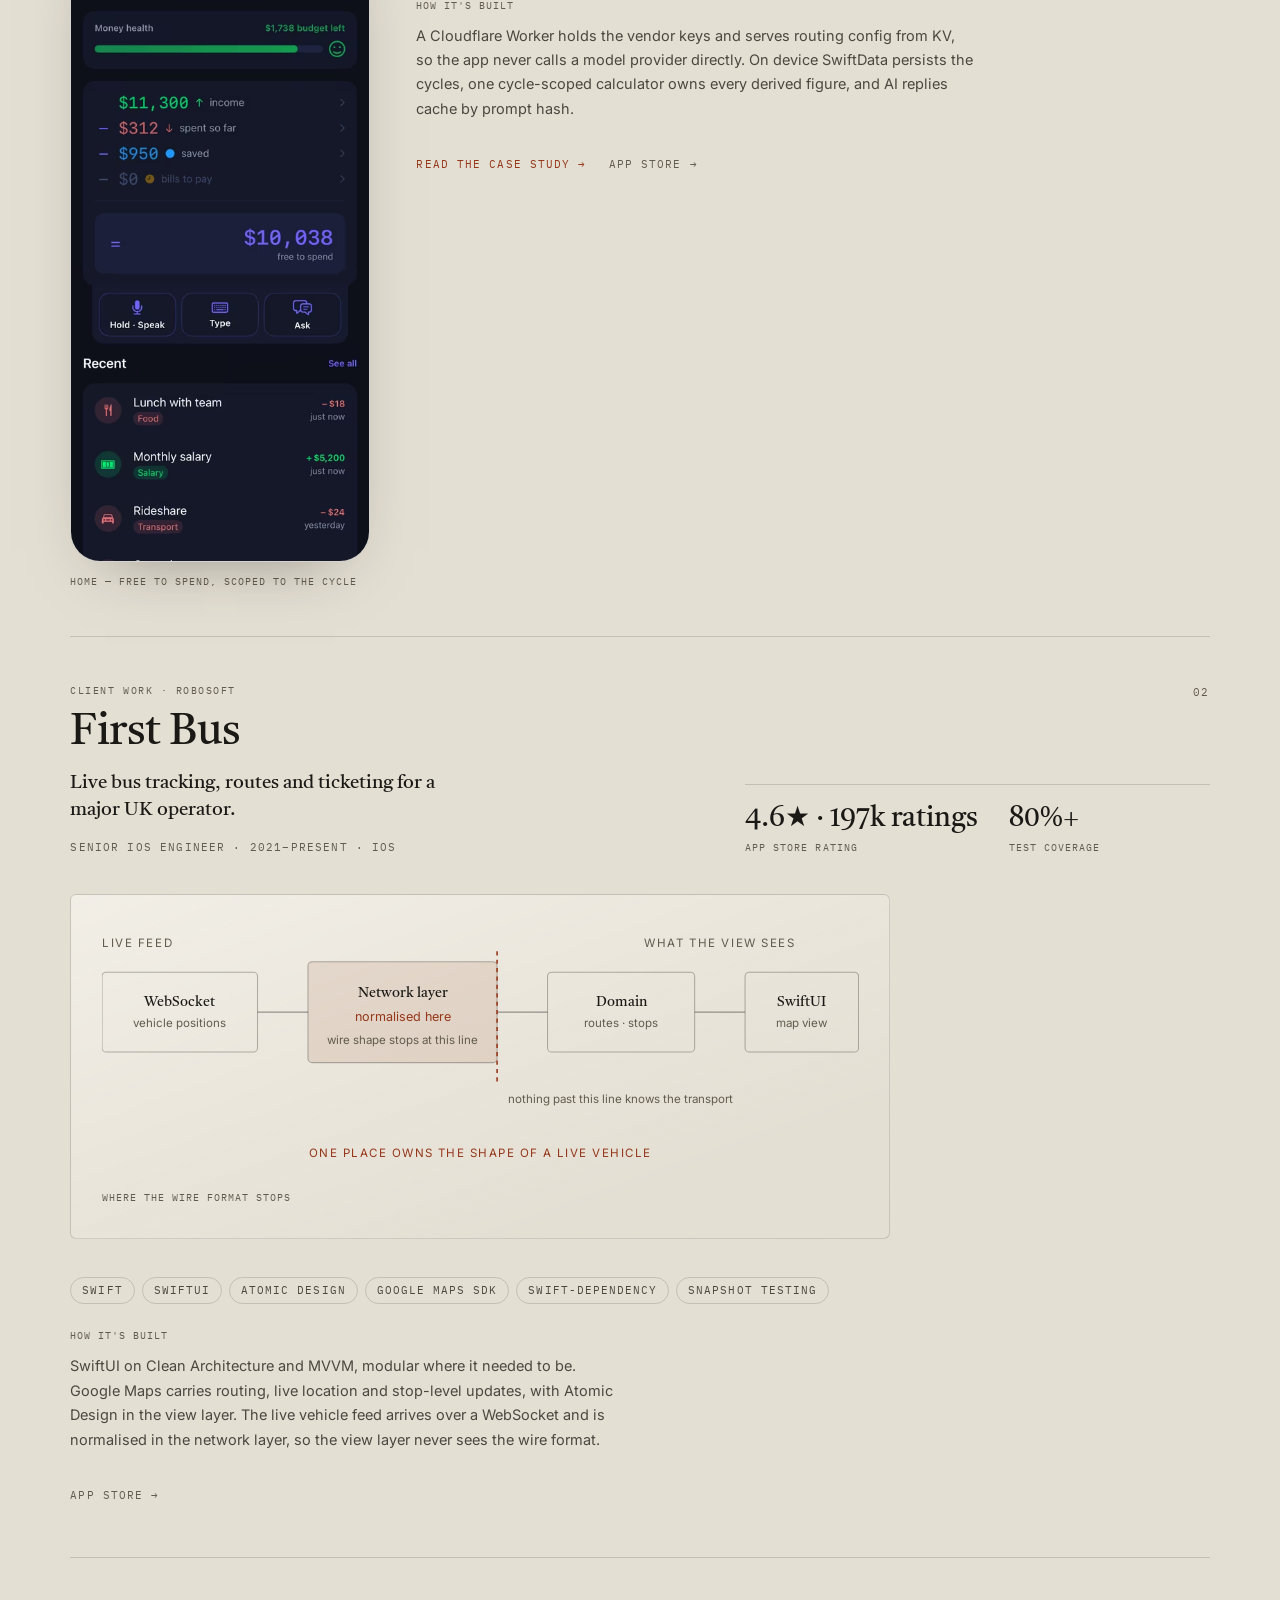
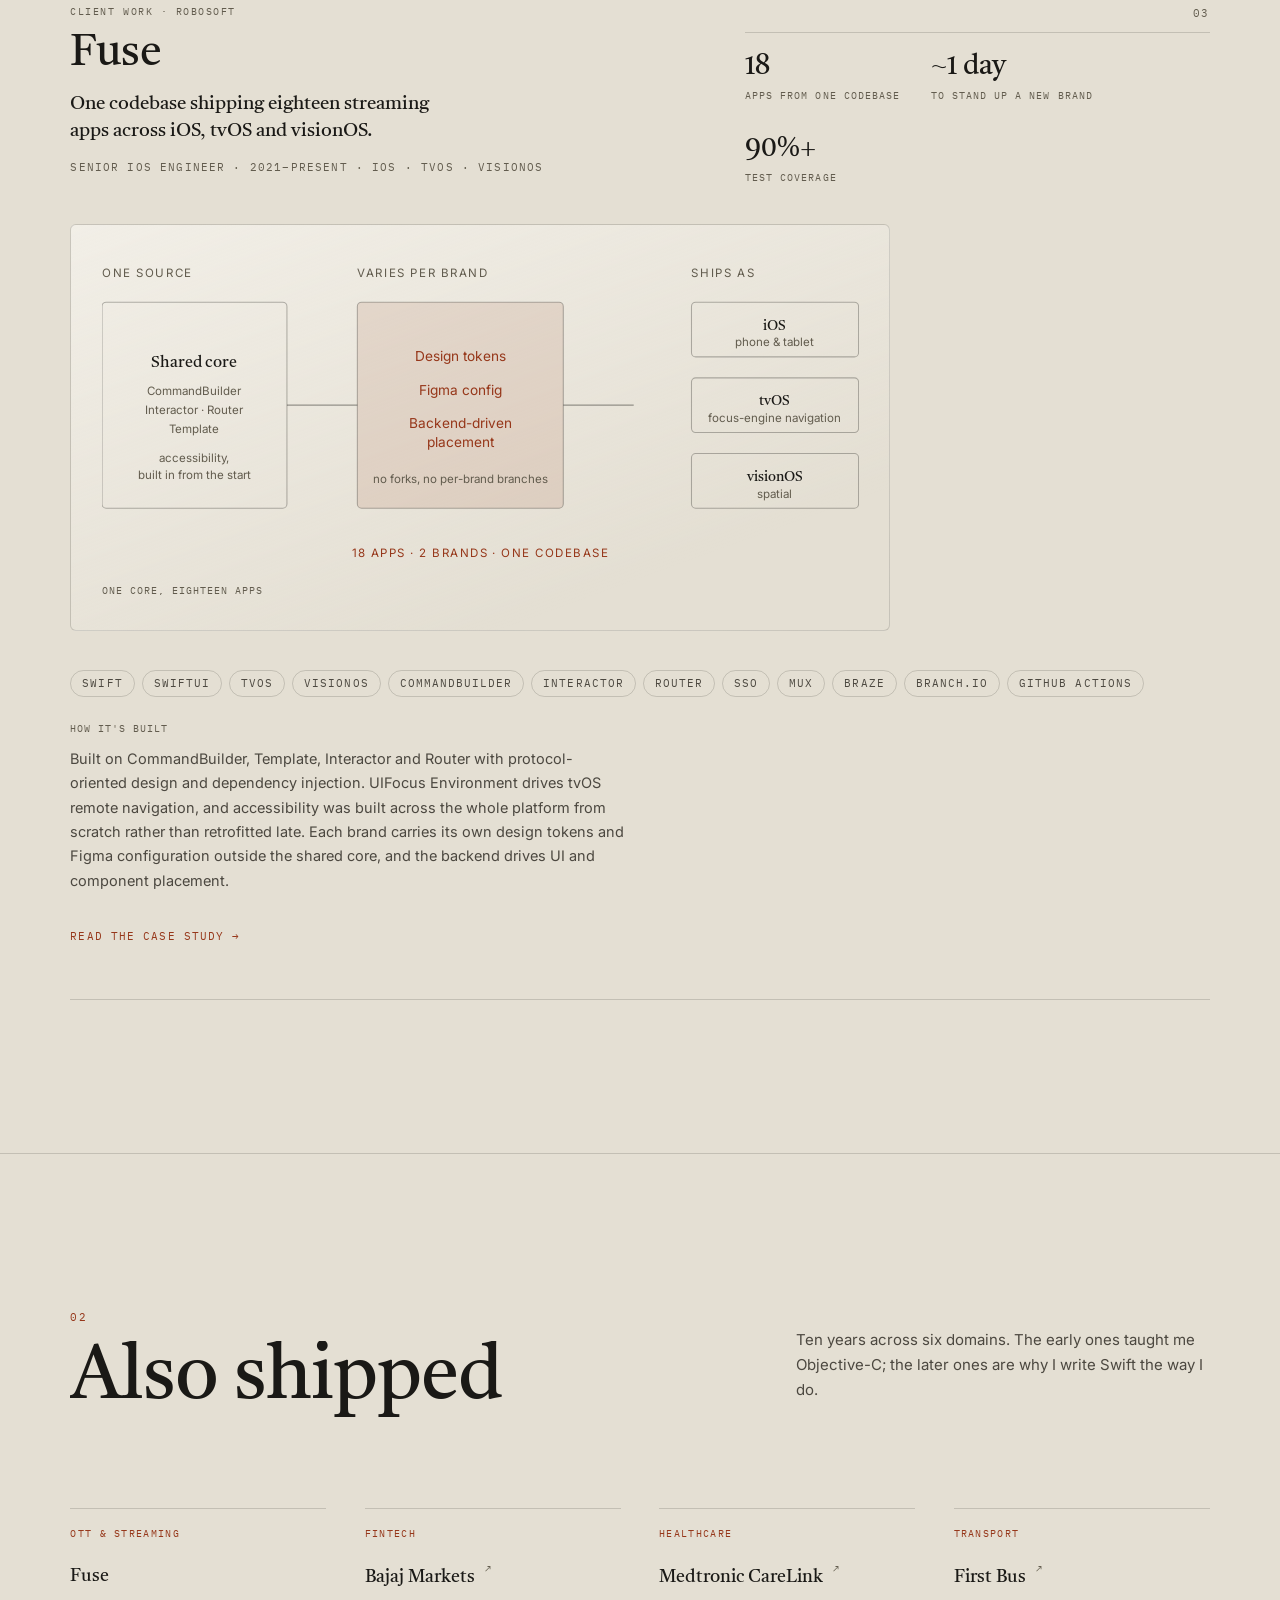
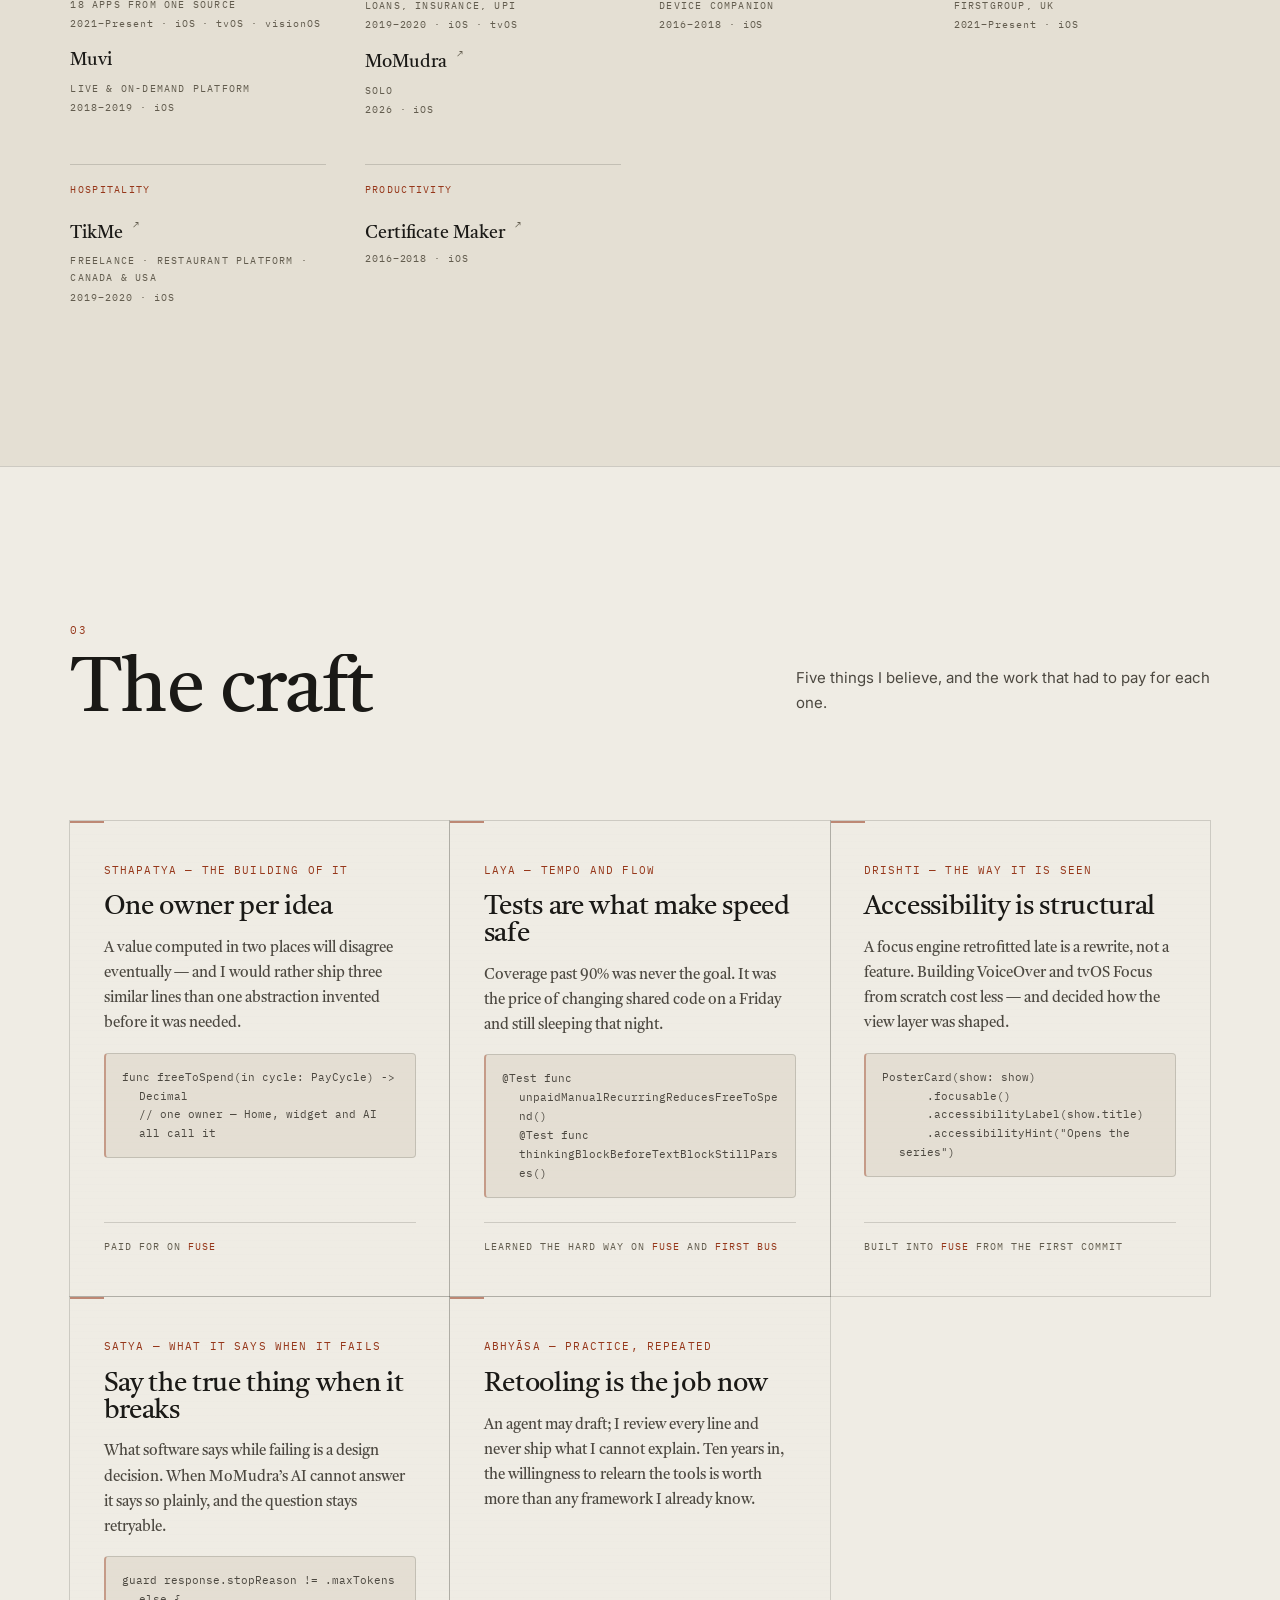
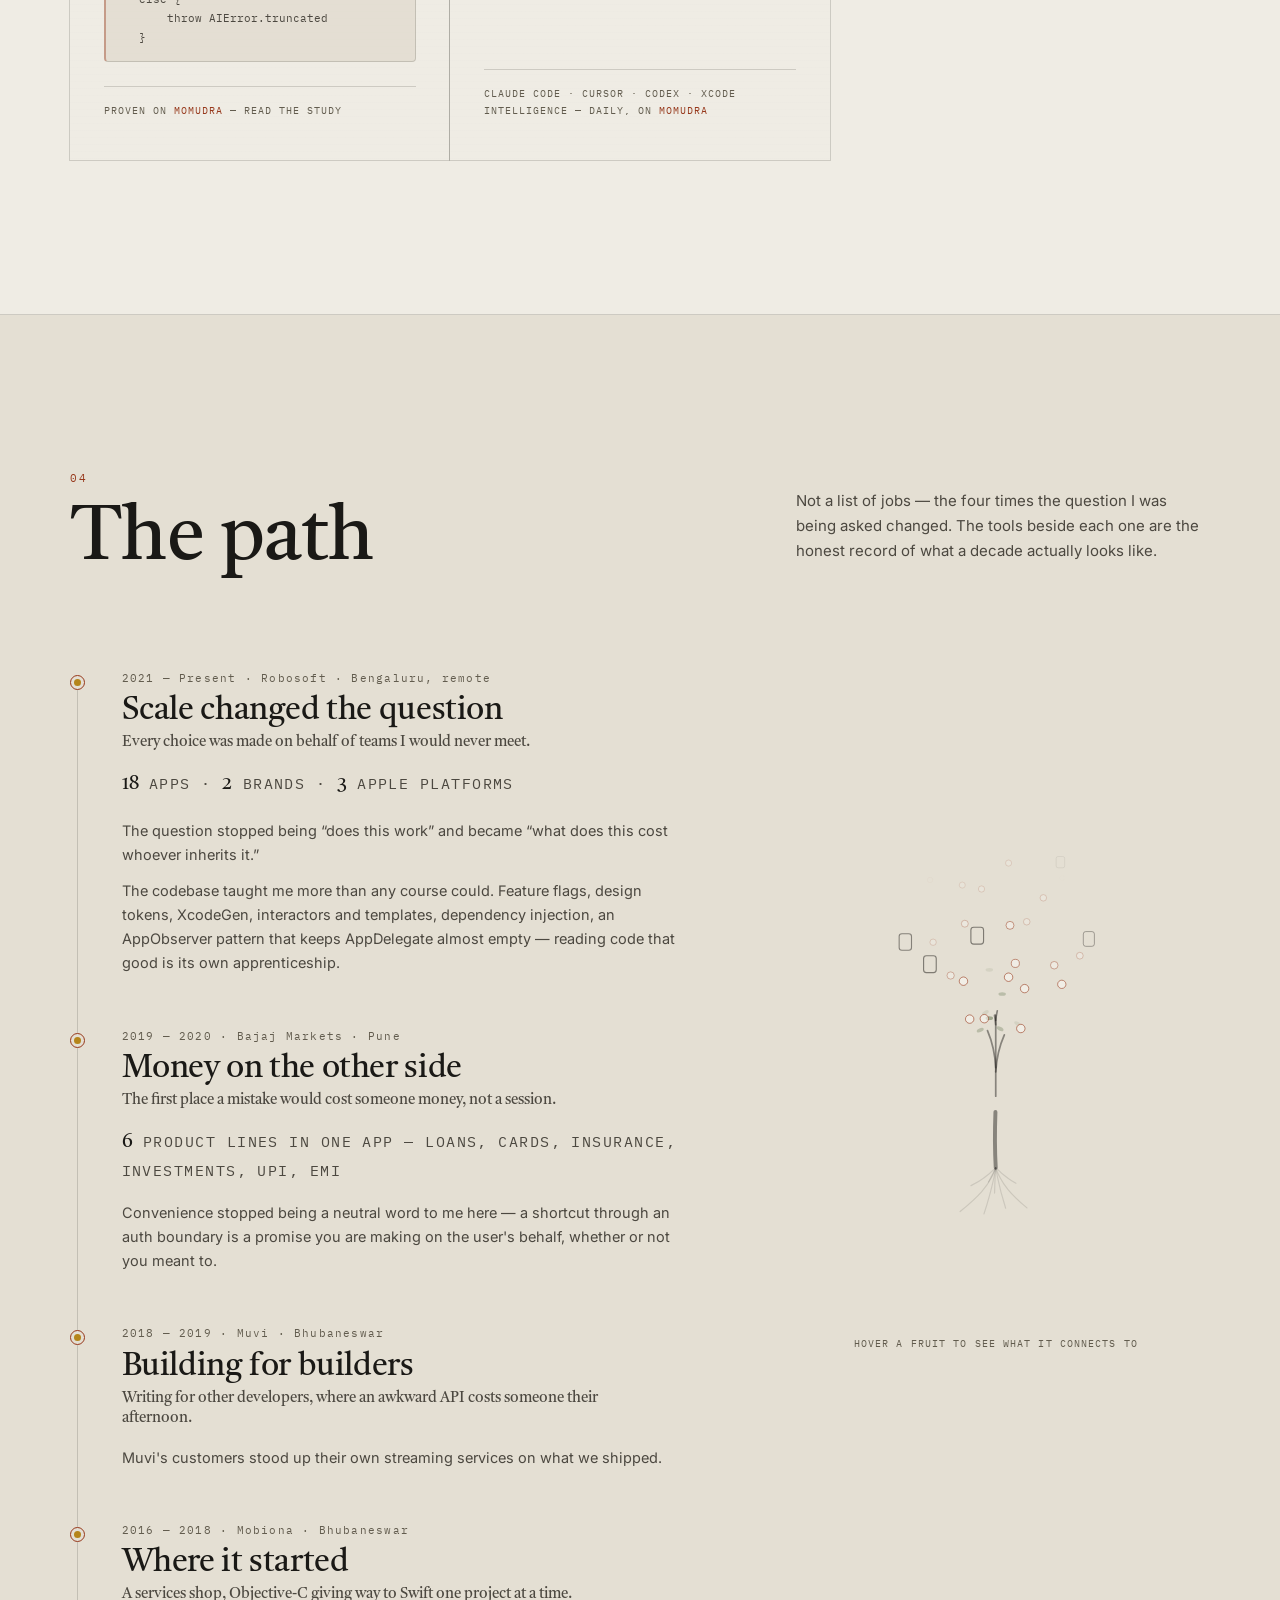
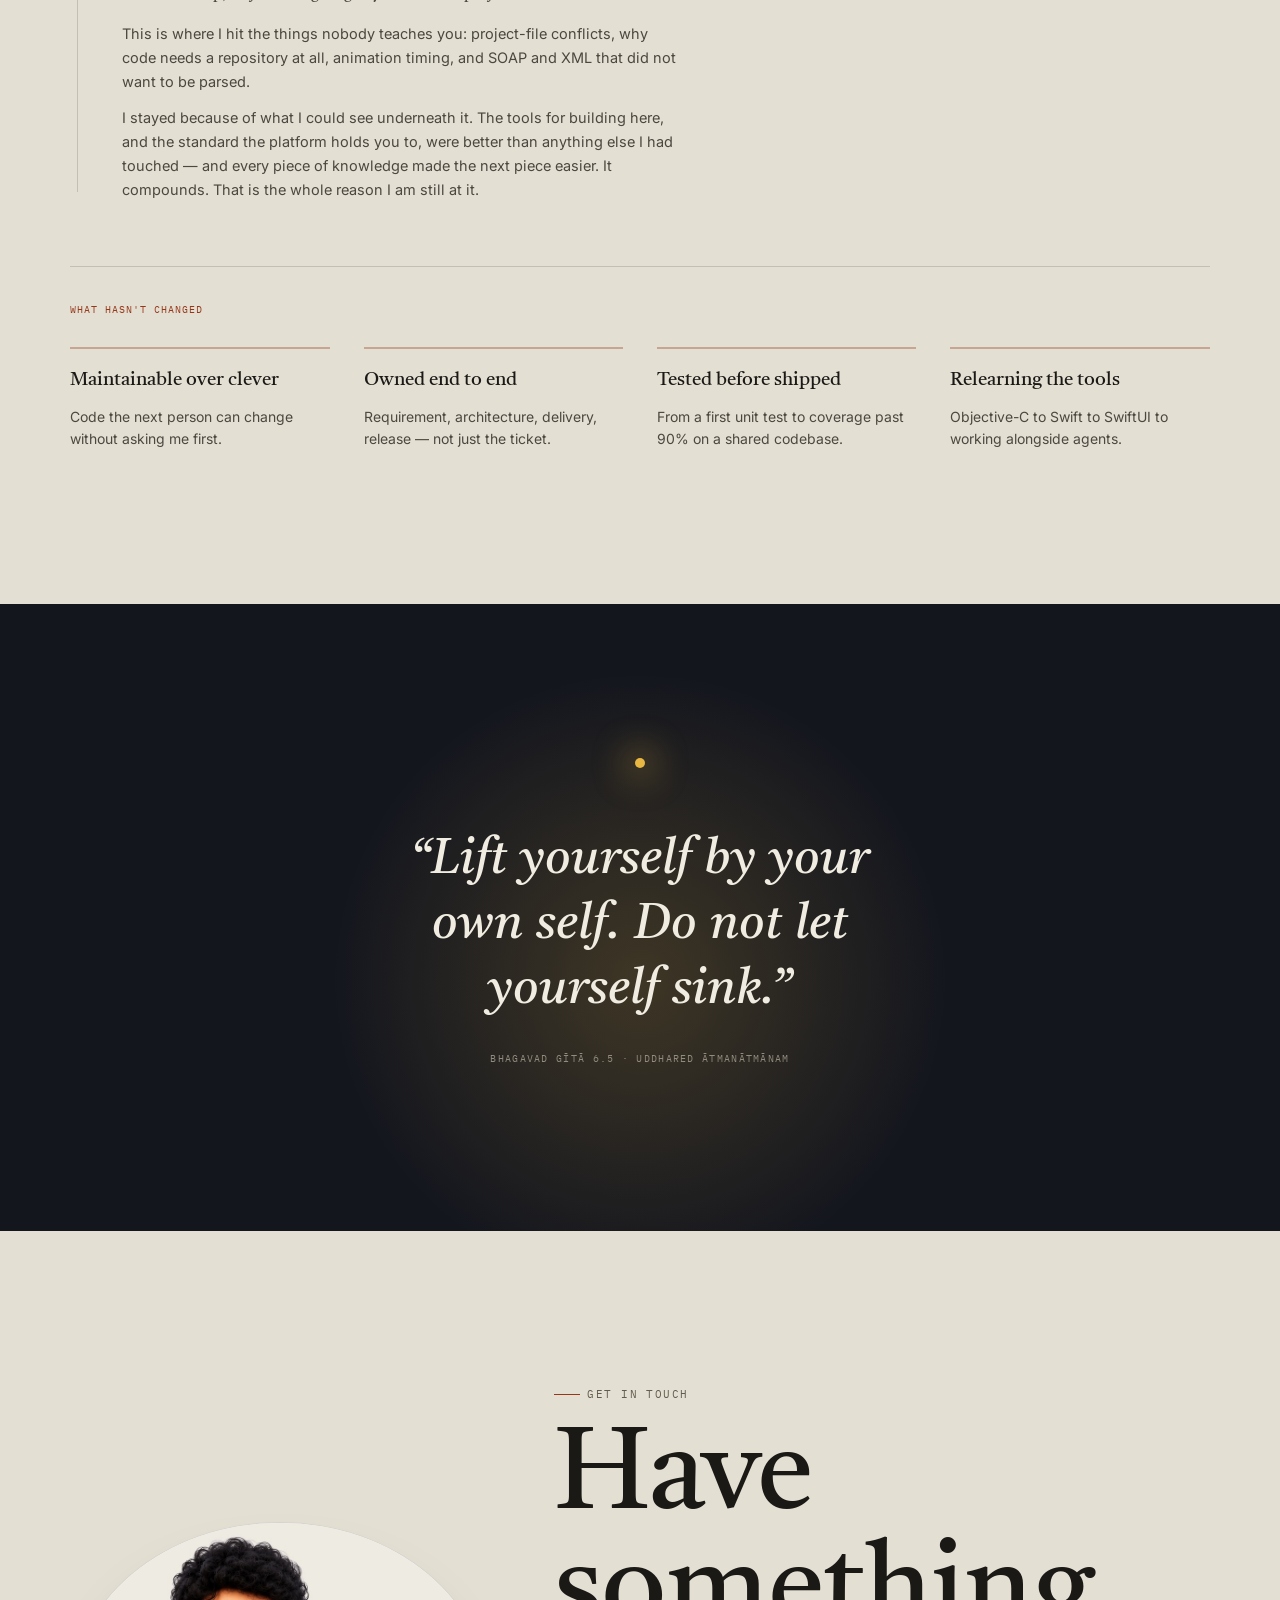
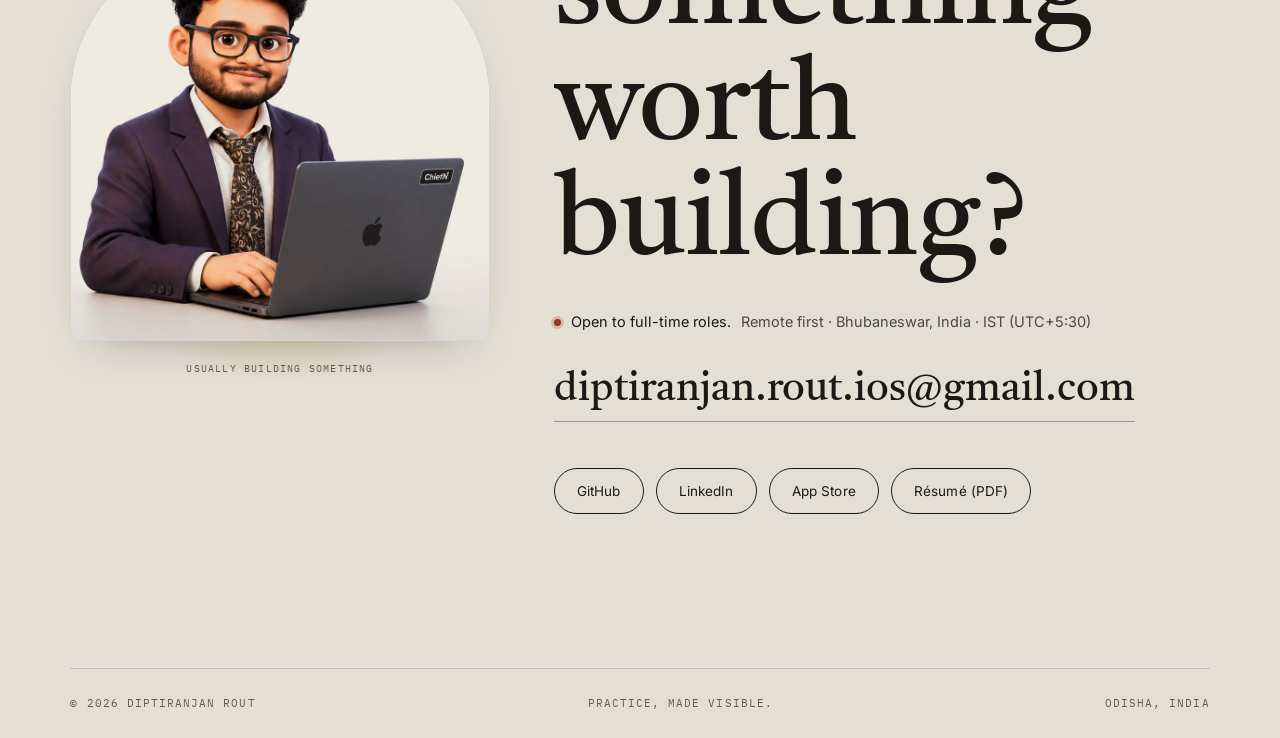
==== commit 5976a530: "Replace the journey stills with an interactive knowledge tree The character stills are gone. The Pat" ====
--- a/index.html
+++ b/index.html
@@ -372,16 +372,13 @@
         </li>
       </ul>
 
-      <!-- The journey, drawn. The hero shows the full constellation as it
-           stands today; this rewinds it era by era, ending on the single
-           device the decade started from. -->
-      <!-- The journey, staged. One layer per era, cross-faded on scroll with
-           a little parallax so it reads as a scene rather than a slideshow.
-           Layers are built by JS from the eras themselves, so the timeline
-           and the artwork can never fall out of step. -->
-      <div class="path-fig" aria-hidden="true">
-        <div class="path-stage" id="pathStage"></div>
-        <p class="path-cap"><span id="pathCap"></span></p>
+      <!-- The knowledge tree. Grows as this section is read; every fruit is
+           a technology, every device an Apple platform, and the roots are the
+           habits underneath. Data lives in tree.js — nothing here is
+           hand-placed. -->
+      <div class="path-fig">
+        <div class="tree-stage" id="knowledgeTree"></div>
+        <p class="path-cap"><span id="pathCap">Hover a fruit to see what it connects to</span></p>
       </div>
     </div>
 
@@ -459,7 +456,6 @@
 
 <!-- BUILD:platformApps:start -->
       <script>window.PLATFORM_APPS={"iOS":36,"iPadOS":"iPad-only work at Mobiona, Muvi and Fuse","tvOS":19,"visionOS":18};</script>
-      <script>window.JOURNEY_ART=["2016","2018","2019","2021"];</script>
       <!-- BUILD:platformApps:end -->
 
 <script>
@@ -875,113 +871,8 @@
   });
 })();
 
-/* ============================================================
-   THE PATH — the journey, staged.
-
-   Four still images, one per era, cross-faded as you scroll. The motion
-   is not drawn: it comes from fading between layers and drifting them
-   against the scroll, which is how a game landing page sells a scene
-   without animating a single frame by hand.
-
-   Layers are generated from the timeline's own <li> elements, so an era
-   cannot exist in the text and be missing from the artwork. An image
-   that is not there yet falls back to a marked placeholder at the exact
-   final aspect ratio — nothing moves when the real art lands.
-   ============================================================ */
-(function journey(){
-  const stage = $('#pathStage'), capEl = $('#pathCap');
-  if (!stage) return;
-  const items = $$('#path li[data-fig]');
-  if (!items.length) return;
-
-  const RM = matchMedia('(prefers-reduced-motion: reduce)').matches;
-  let active = -1, ticking = false;
-
-  /* Build one layer per era. The <img> is optimistic: if the file is not
-     there yet its error handler swaps in the placeholder, so adding the
-     artwork later needs no code change at all. */
-  const HAVE = window.JOURNEY_ART || [];
-  const layers = items.map((li, i) => {
-    const slug = li.dataset.fig;
-    const el = document.createElement('div');
-    el.className = 'stage-layer';
-    el.dataset.slug = slug;
-
-    if (HAVE.includes(slug)){
-      const img = new Image();
-      img.className = 'stage-img';
-      img.decoding = 'async';
-      /* All lazy, none eager. The stage is display:none below 1000px, where
-         a lazy image is never fetched — but an eager one is, which meant
-         phones downloaded 142KB for a panel they never see. On desktop the
-         section is far down the page, so lazy loads in plenty of time. */
-      img.loading = 'lazy';
-      img.alt = '';
-      img.src = 'shots/journey-' + slug + '.jpg';
-      el.appendChild(img);
-    } else {
-      /* Decided at build time, so a missing still never renders as a broken
-         image first and corrects itself afterwards. */
-      el.classList.add('is-empty');
-      el.innerHTML =
-        '<span class="stage-ph-mark">Artwork to come</span>' +
-        '<span class="stage-ph-slot">journey-' + slug + '.jpg</span>';
-    }
-    stage.appendChild(el);
-    return el;
-  });
-
-  function setEra(i){
-    if (i === active) return;
-    active = i;
-    layers.forEach((el, k) => el.classList.toggle('is-on', k === i));
-    const li = items[i];
-    const yr = (li.querySelector('.yr')?.textContent || '').split('·')[0].trim();
-    const n  = (li.dataset.plats || '').split(',').filter(Boolean).length;
-    capEl.textContent = yr ? yr + ' · ' + n + (n === 1 ? ' platform' : ' platforms') : '';
-  }
-
-  /* Whichever era sits nearest the reading line drives the stage; steadier
-     than firing on entry and exit, which flickers between adjacent eras. */
-  function update(){
-    ticking = false;
-    const mid = innerHeight * 0.42;
-    let best = Infinity, idx = active < 0 ? 0 : active;
-    items.forEach((li, i) => {
-      const b = li.getBoundingClientRect();
-      const d = Math.abs((b.top + b.height/2) - mid);
-      if (d < best){ best = d; idx = i; }
-    });
-    setEra(idx);
-
-    if (!RM){
-      /* Drift the live layer against the scroll. Small on purpose — enough
-         to feel like depth, not enough to read as sliding. */
-      const sb = stage.getBoundingClientRect();
-      const p = Math.max(-1, Math.min(1, (sb.top + sb.height/2 - innerHeight/2) / innerHeight));
-      stage.style.setProperty('--drift', (p * -14).toFixed(2) + 'px');
-    }
-  }
-
-  const onScroll = () => { if (!ticking){ ticking = true; requestAnimationFrame(update); } };
-  addEventListener('scroll', onScroll, { passive:true });
-  addEventListener('resize', onScroll, { passive:true });
-
-  if (!RM){
-    /* Mouse parallax, only while the section is actually on screen. */
-    addEventListener('pointermove', e => {
-      const sb = stage.getBoundingClientRect();
-      if (sb.bottom < 0 || sb.top > innerHeight) return;
-      const dx = (e.clientX / innerWidth  - 0.5) * 2;
-      const dy = (e.clientY / innerHeight - 0.5) * 2;
-      stage.style.setProperty('--mx', (dx * 6).toFixed(2) + 'px');
-      stage.style.setProperty('--my', (dy * 6).toFixed(2) + 'px');
-    }, { passive:true });
-  }
-
-  update();
-})();
 
 </script>
+<script src="tree.js"></script>
 </body>
 </html>
--- a/site.css
+++ b/site.css
@@ -1098,14 +1098,10 @@
    The stack column is the quiet argument of this section — read the four
    of them top to bottom and you get Objective-C to visionOS without a
    single sentence claiming it. */
-/* THE PATH — the journey stage.
-   Four layers stacked in one box, only one visible at a time. Cross-fading
-   opacity between stills, plus a small drift against scroll and pointer, is
-   what turns four pictures into a scene — no frame-by-frame art required.
-
-   3:4 portrait, because the subject is a person. The ratio is fixed here
-   rather than left to the image so a missing file reserves exactly the
-   space the real one will take. */
+/* THE PATH — the knowledge tree.
+   Occupies exactly the space the portrait did: 2:3, centred, transparent,
+   nothing overflowing. Everything animated is opacity, transform or
+   stroke-dashoffset, so the browser never relayouts inside a frame. */
 .path-grid{ display:block; }
 .path-fig{ display:none; }
 
@@ -1116,57 +1112,117 @@
   }
   .path-fig{ display:block; position:sticky; top:118px; }
 
-  .path-stage{
+  .tree-stage{
     position:relative; width:100%; aspect-ratio:2/3;
-    border-radius:10px; overflow:hidden;
-    border:1px solid var(--hair);
-    background:linear-gradient(165deg,
-      color-mix(in srgb, var(--paper-lit) 70%, transparent), transparent 78%);
-    --drift:0px; --mx:0px; --my:0px;
-  }
-  .stage-layer{
-    position:absolute; inset:0;
-    display:grid; place-content:center; gap:10px; text-align:center;
-    opacity:0; transition:opacity .75s var(--ease);
-    transform:translate3d(var(--mx), calc(var(--my) + var(--drift)), 0) scale(1.06);
-    will-change:transform, opacity;
-  }
-  .stage-layer.is-on{ opacity:1; }
-  /* The stills carry a warm cream backdrop, near-identical to the light
-     paper, so day mode blends on its own. At night an untreated 235-bright
-     panel glares like a lightbox on the dark ground — same treatment the
-     contact portrait gets, so both read as lamplight rather than a sticker. */
-  .stage-img{ width:100%; height:100%; object-fit:cover; display:block;
-              filter:brightness(.99) saturate(.97); }
-
-  /* A layer whose file does not exist yet states so plainly, at the exact
-     size the artwork will occupy. */
-  .stage-layer.is-empty{
-    border:1px dashed color-mix(in srgb, var(--ink) 22%, transparent);
-    border-radius:10px;
-    background:repeating-linear-gradient(135deg,
-      color-mix(in srgb, var(--ink) 3%, transparent) 0 10px, transparent 10px 20px);
-  }
-  .stage-ph-mark{
-    font-family:var(--f-mono); font-size:10px; letter-spacing:.12em;
-    text-transform:uppercase; color:var(--ink-faint);
-  }
-  .stage-ph-slot{ font-family:var(--f-mono); font-size:11px; color:var(--ink-soft); }
+    background:transparent;   /* the tree is the object, not a panel */
+  }
+  .ktree{ width:100%; height:100%; display:block; overflow:visible; }
+
+  /* ---- the tree itself ---- */
+  .kt-trunk, .kt-branch{
+    fill:none;
+    stroke:color-mix(in srgb, var(--ink) 46%, transparent);
+    stroke-linecap:round;
+    stroke-dasharray:1; stroke-dashoffset:1;
+  }
+  .kt-trunk{ stroke-width:5.5; }
+  .kt-branch{ stroke-width:2.4; }
+  .kt-branches, .kt-leaves{ transform-origin:300px 700px; }
+
+  .kt-root{
+    fill:none; stroke-linecap:round; stroke-width:1.6;
+    stroke:color-mix(in srgb, var(--ink) 26%, transparent);
+    stroke-dasharray:1; stroke-dashoffset:1;
+  }
+  .kt-roots{ --rootsOn:0; }
+  .kt-roots .kt-root{ opacity:calc(.45 + var(--rootsOn) * .55); }
+  .kt-root-label{
+    font-family:var(--f-mono); font-size:11px; letter-spacing:.06em;
+    fill:var(--ink-faint); opacity:var(--rootsOn);
+    transition:opacity .45s var(--ease); pointer-events:none;
+  }
+
+  .kt-leaf{
+    fill:color-mix(in srgb, var(--sage, #7d8a6a) 70%, transparent);
+    opacity:0;
+  }
+
+  /* ---- knowledge fruits: glass, not stickers ---- */
+  .kt-node{ cursor:default; opacity:0; }
+  .kt-node > .kt-glyph, .kt-node > .kt-halo{
+    transform:scale(var(--s,1)); transform-box:fill-box; transform-origin:center;
+    transition:none;
+  }
+  .kt-halo{
+    fill:color-mix(in srgb, var(--haldi) 16%, transparent);
+    opacity:0; transition:opacity .4s var(--ease);
+  }
+  .kt-fruit .kt-glyph{
+    fill:color-mix(in srgb, var(--paper-lit) 62%, transparent);
+    stroke:color-mix(in srgb, var(--sindoor) 62%, transparent);
+    stroke-width:1.4;
+  }
+  .kt-device .kt-glyph{
+    fill:none;
+    stroke:color-mix(in srgb, var(--ink) 52%, transparent);
+    stroke-width:1.6;
+  }
+
+  .kt-label{
+    font-family:var(--f-mono); font-size:11px; letter-spacing:.06em;
+    fill:var(--ink); opacity:0; pointer-events:none;
+    transition:opacity .32s var(--ease);
+  }
+
+  /* hover / focus */
+  .kt-node:hover .kt-label,
+  .kt-node:focus-visible .kt-label,
+  .kt-node.is-self .kt-label{ opacity:1; }
+  .kt-node.is-self .kt-halo{ opacity:1; }
+  .kt-node.is-lit .kt-glyph{ stroke:var(--sindoor); }
+  .kt-node.is-lit .kt-label{ opacity:.8; }
+  .kt-node.is-self .kt-label{ opacity:1; }
+  .kt-node.is-self .kt-glyph{ stroke:var(--sindoor); stroke-width:1.9; }
+  .kt-node:focus{ outline:none; }
+  .kt-node:focus-visible .kt-halo{ opacity:1; }
+
+  /* everything unrelated recedes rather than disappears */
+  .tree-stage.is-focused .kt-node:not(.is-lit):not(.is-self){ opacity:.28 !important; }
+  .tree-stage.is-focused .kt-leaf{ opacity:.25 !important; }
+
+  .kt-link{
+    fill:none; stroke:var(--sindoor); stroke-width:1.3; stroke-linecap:round;
+    stroke-dasharray:1; stroke-dashoffset:1; opacity:0;
+    filter:drop-shadow(0 0 3px color-mix(in srgb, var(--sindoor) 45%, transparent));
+  }
+
+  /* ---- an ordered progression, where sequence is the point ---- */
+  .kt-chain{
+    position:absolute; left:0; right:0; bottom:-6px;
+    display:flex; flex-wrap:wrap; justify-content:center; gap:5px 8px;
+    opacity:0; transition:opacity .3s var(--ease); pointer-events:none;
+  }
+  .kt-chain.is-on{ opacity:1; }
+  .kt-chain span{
+    font-family:var(--f-mono); font-size:9.5px; letter-spacing:.08em;
+    text-transform:uppercase; color:var(--ink-soft);
+    border:var(--rule); border-radius:999px; padding:3px 9px;
+    opacity:0; transform:translateY(4px);
+    transition:opacity .4s var(--ease), transform .4s var(--ease);
+  }
+  .kt-chain.is-on span{ opacity:1; transform:none; }
 
   .path-cap{
-    margin:14px 0 0; text-align:center;
+    margin:26px 0 0; text-align:center;
     font-family:var(--f-mono); font-size:10px; letter-spacing:.11em;
     text-transform:uppercase; color:var(--ink-faint); min-height:1.4em;
   }
 }
 
-@media (prefers-color-scheme: dark){
-  :root:not([data-theme="light"]) .stage-img{ filter:brightness(.82) saturate(.88) sepia(.10); }
-}
-:root[data-theme="dark"] .stage-img{ filter:brightness(.82) saturate(.88) sepia(.10); }
-
+/* The tree is an enhancement, never the message. Motion off means it
+   simply stands there, fully grown. */
 @media (prefers-reduced-motion:reduce){
-  .stage-layer{ transition:none; transform:none; }
+  .kt-link, .kt-label, .kt-root-label, .kt-chain span{ transition:none; }
 }
 
 /* Single column now that the tag list is gone — it was the only reason
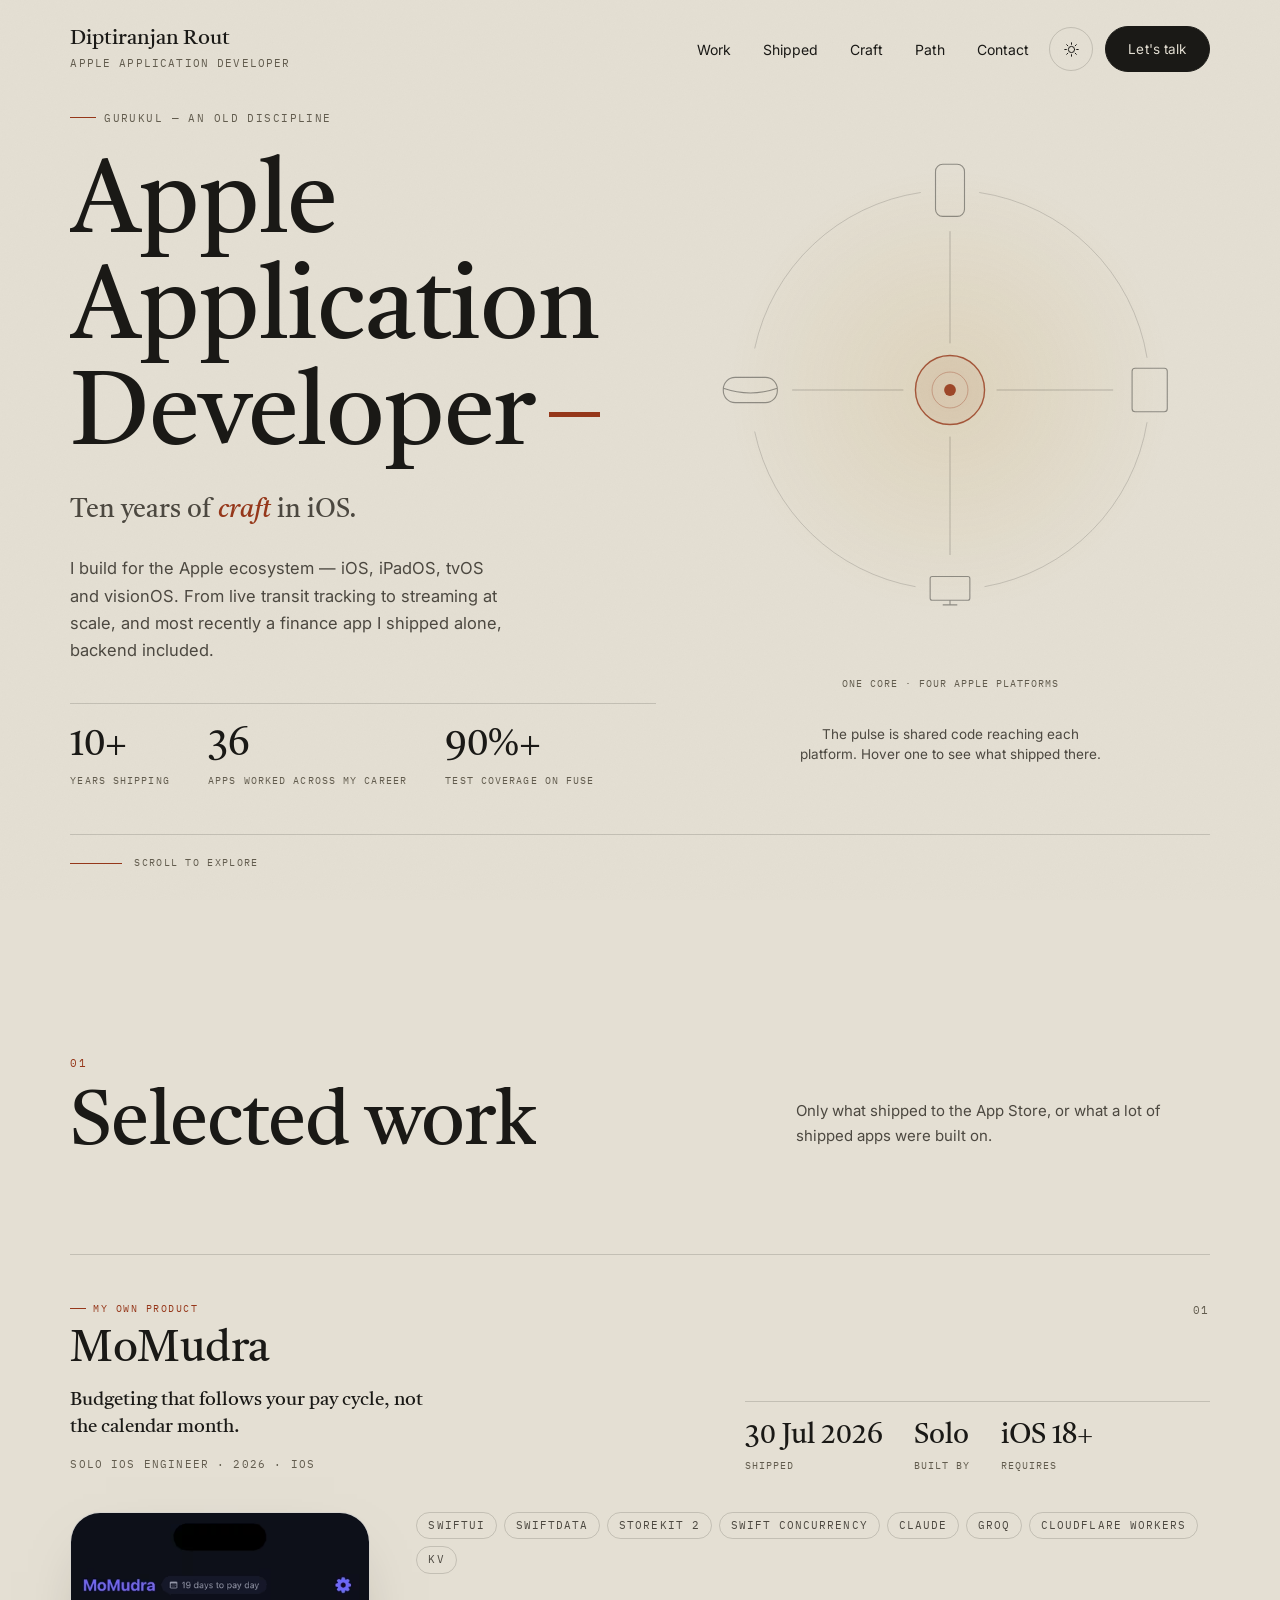
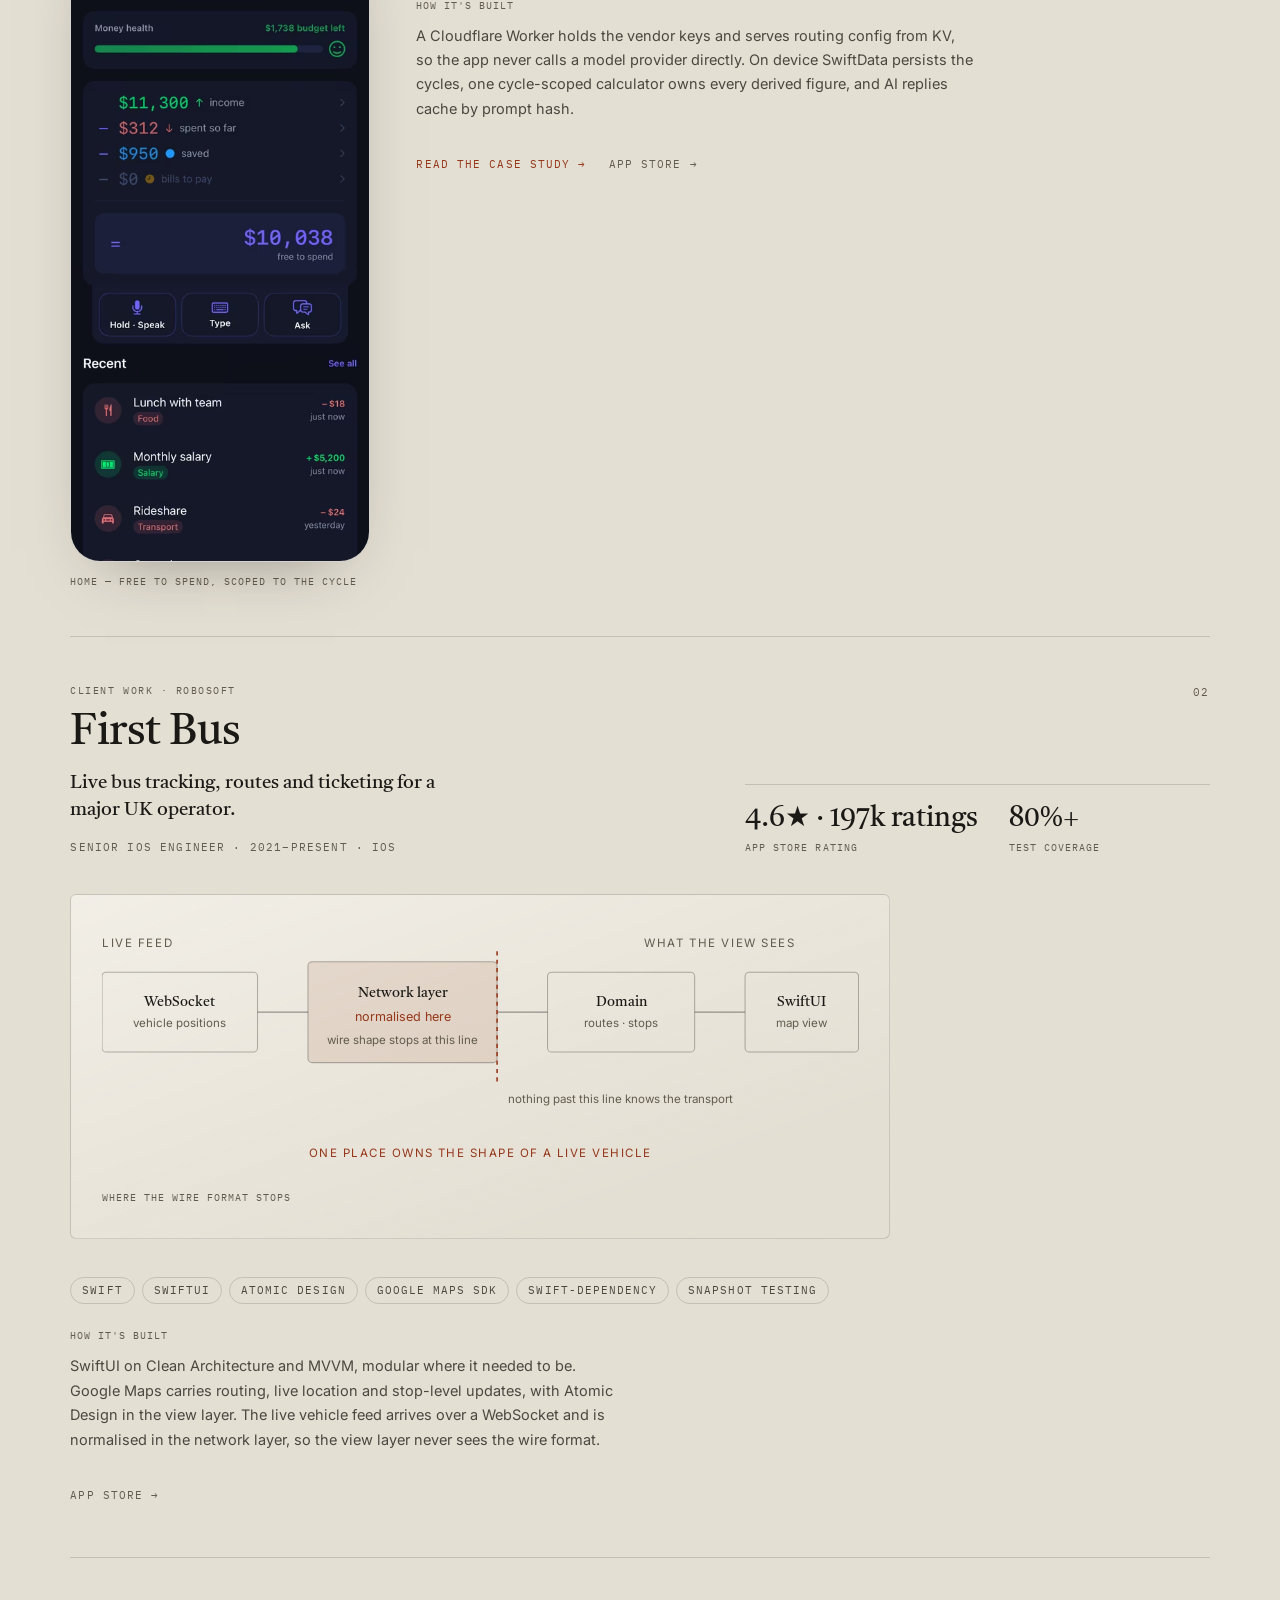
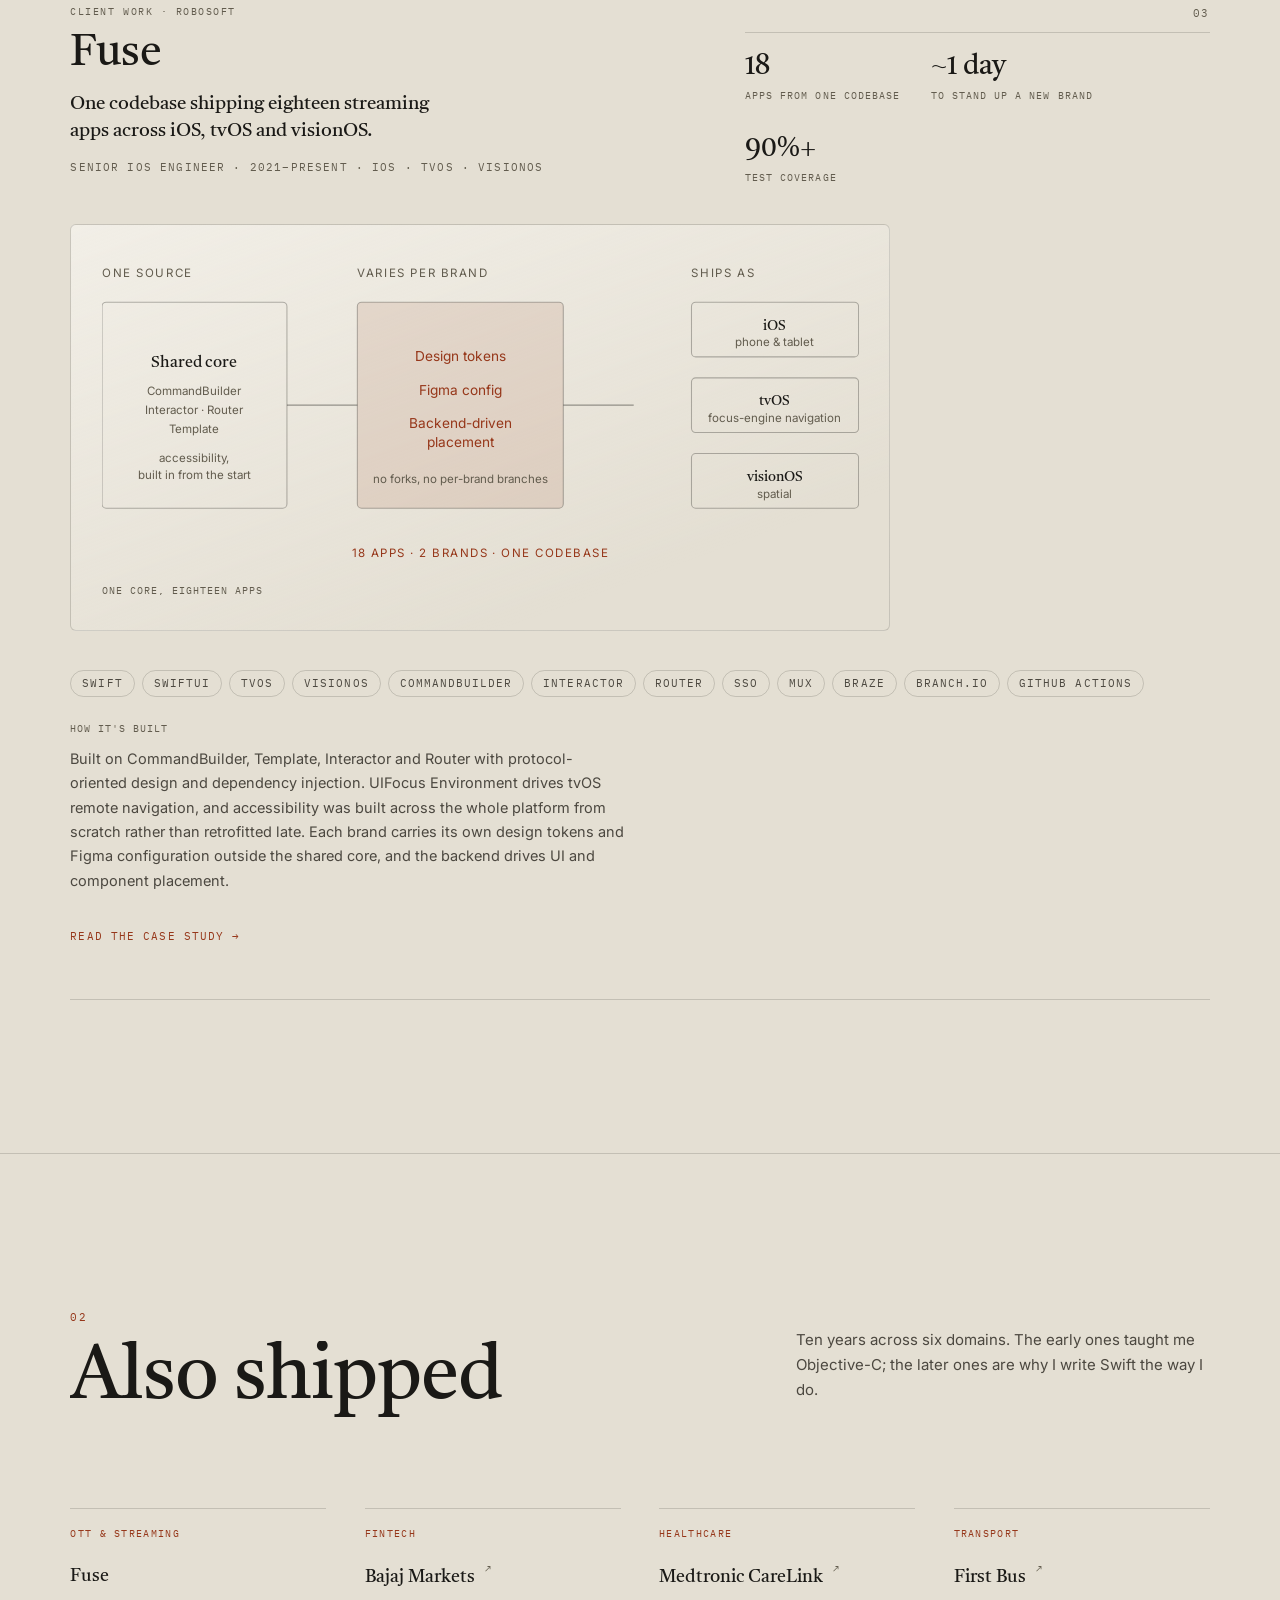
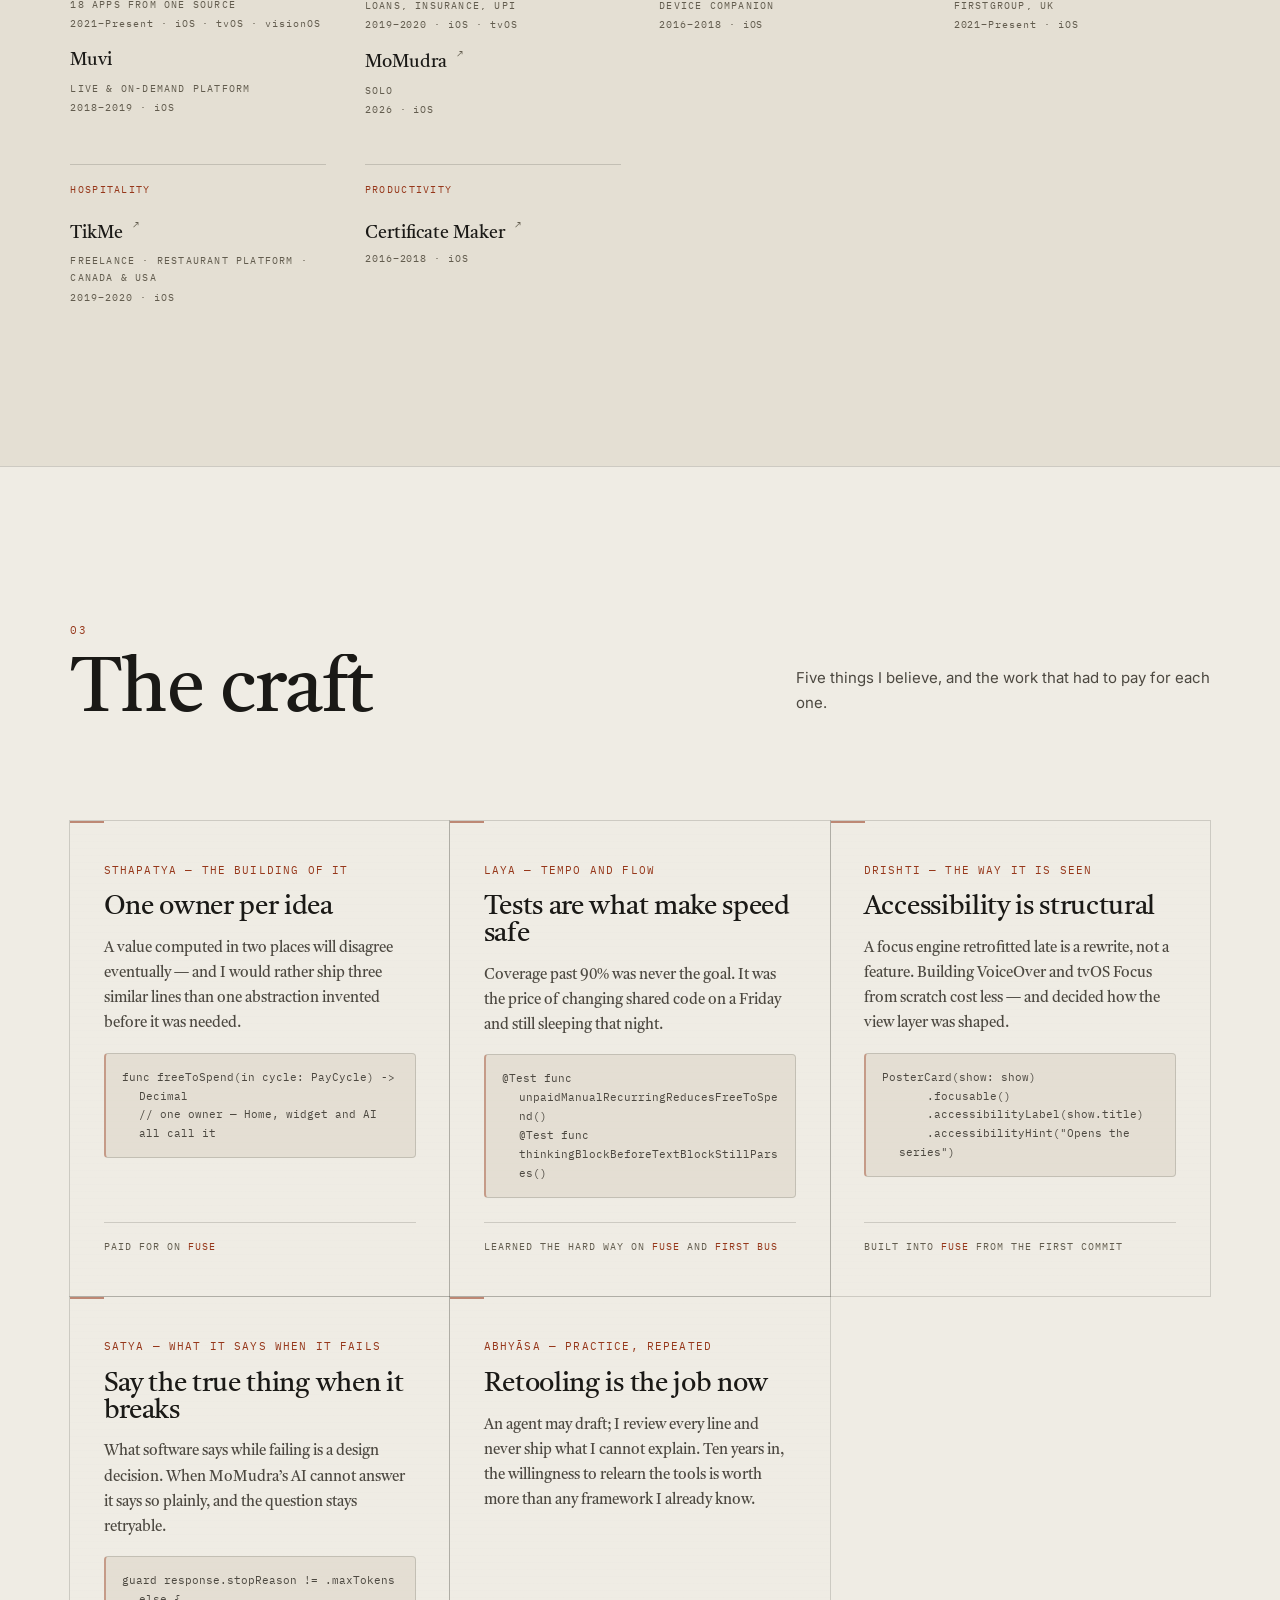
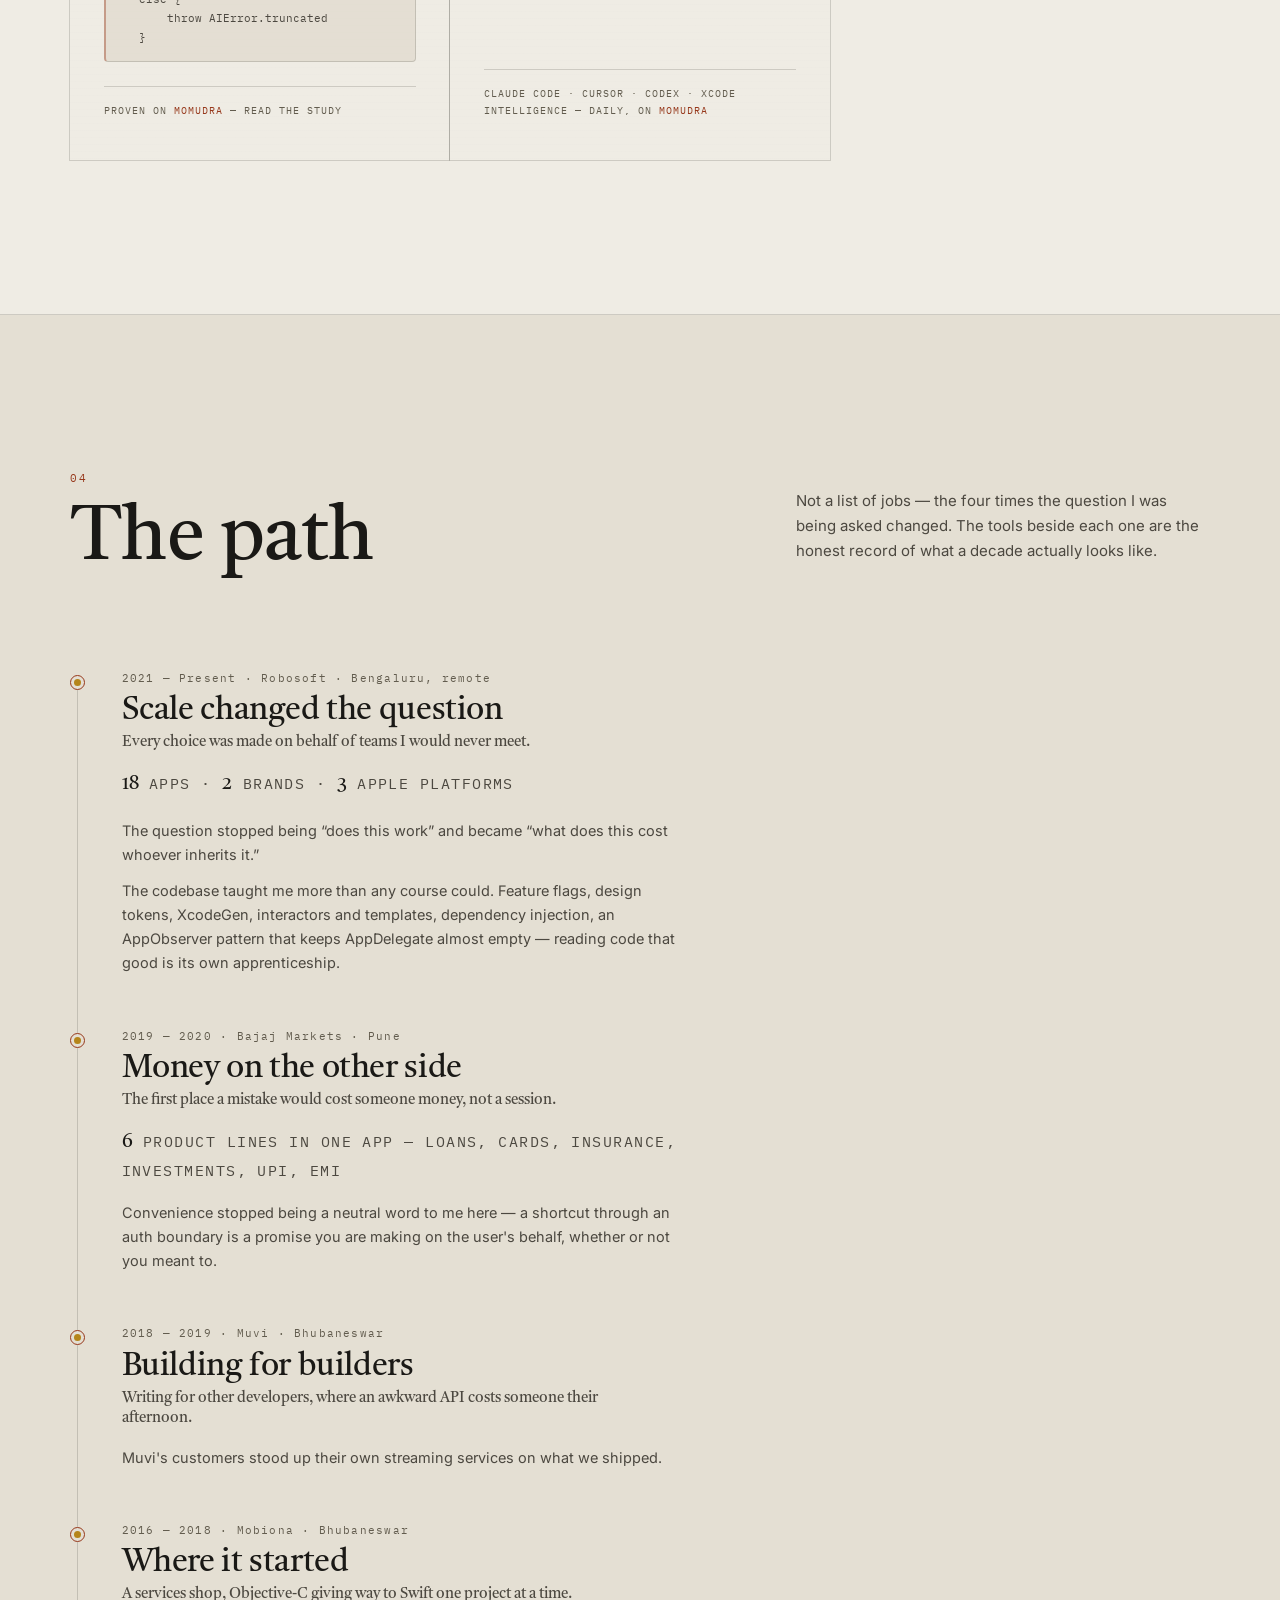
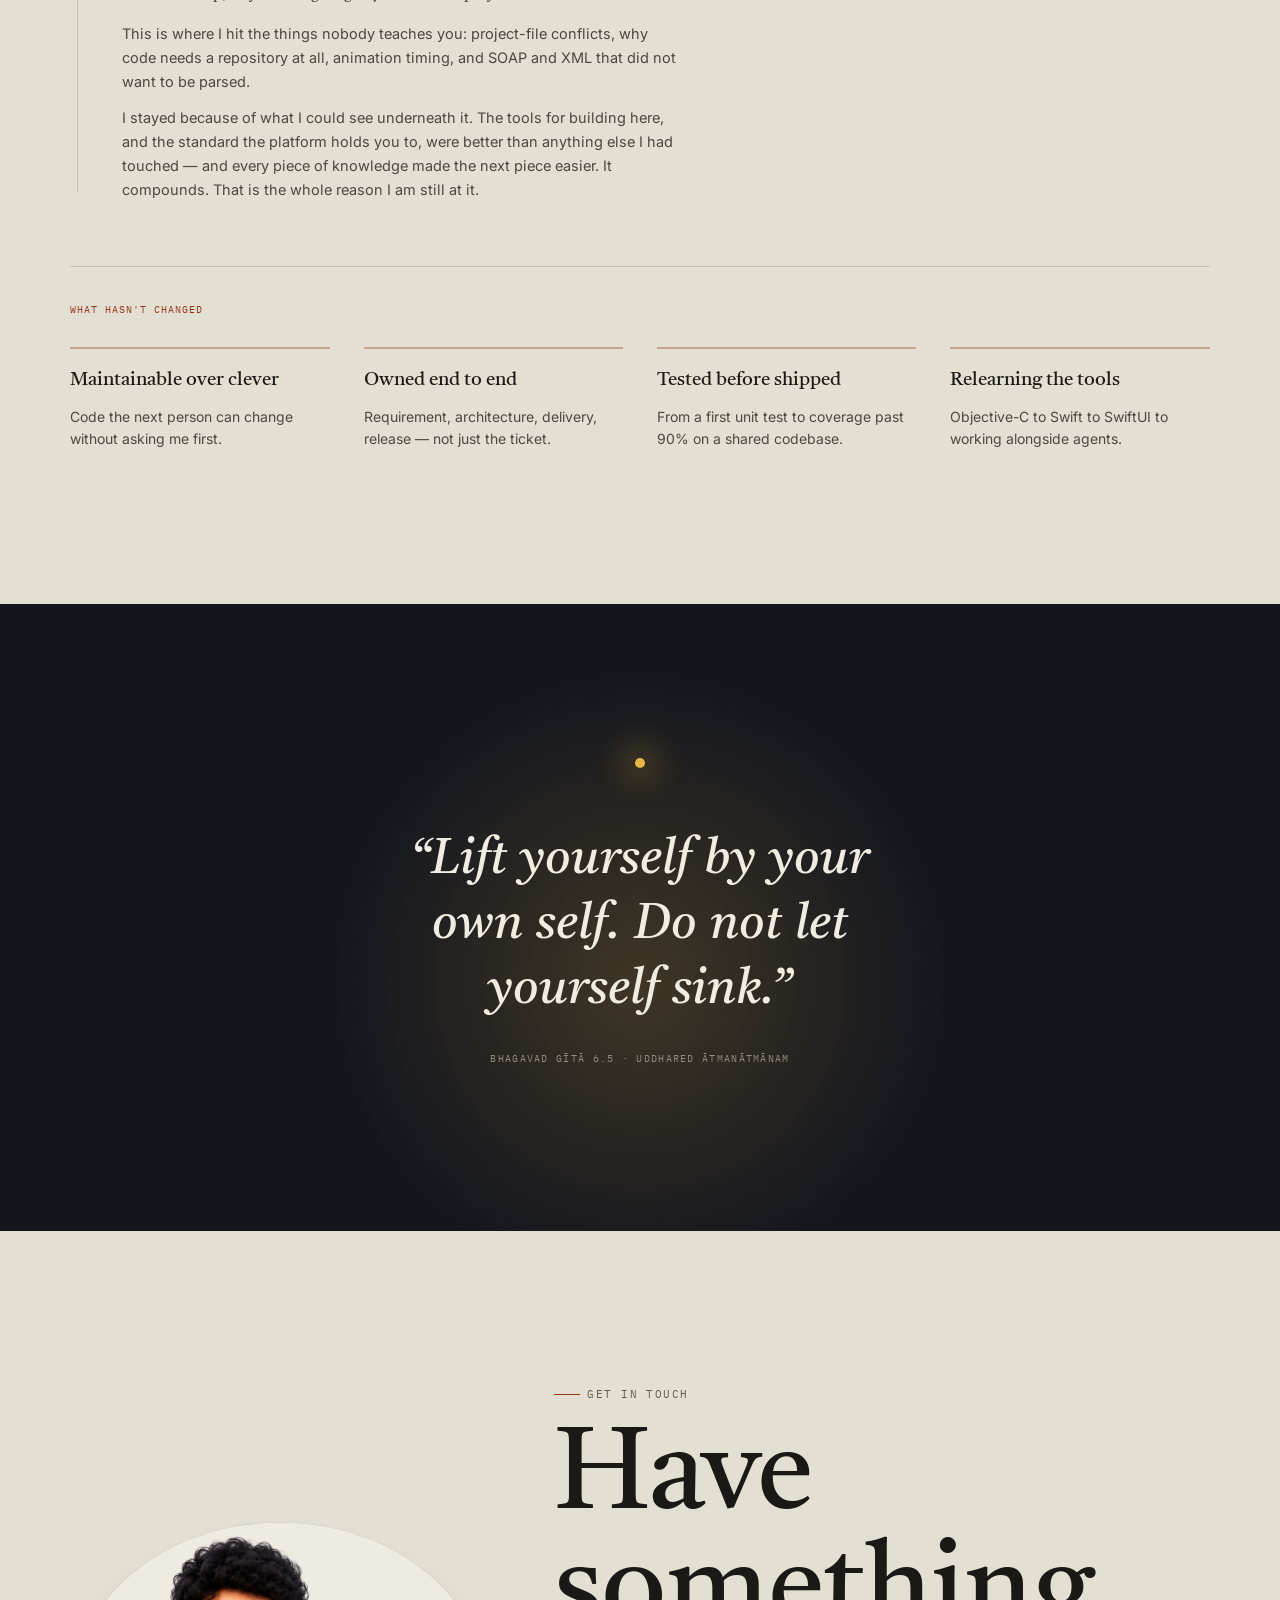
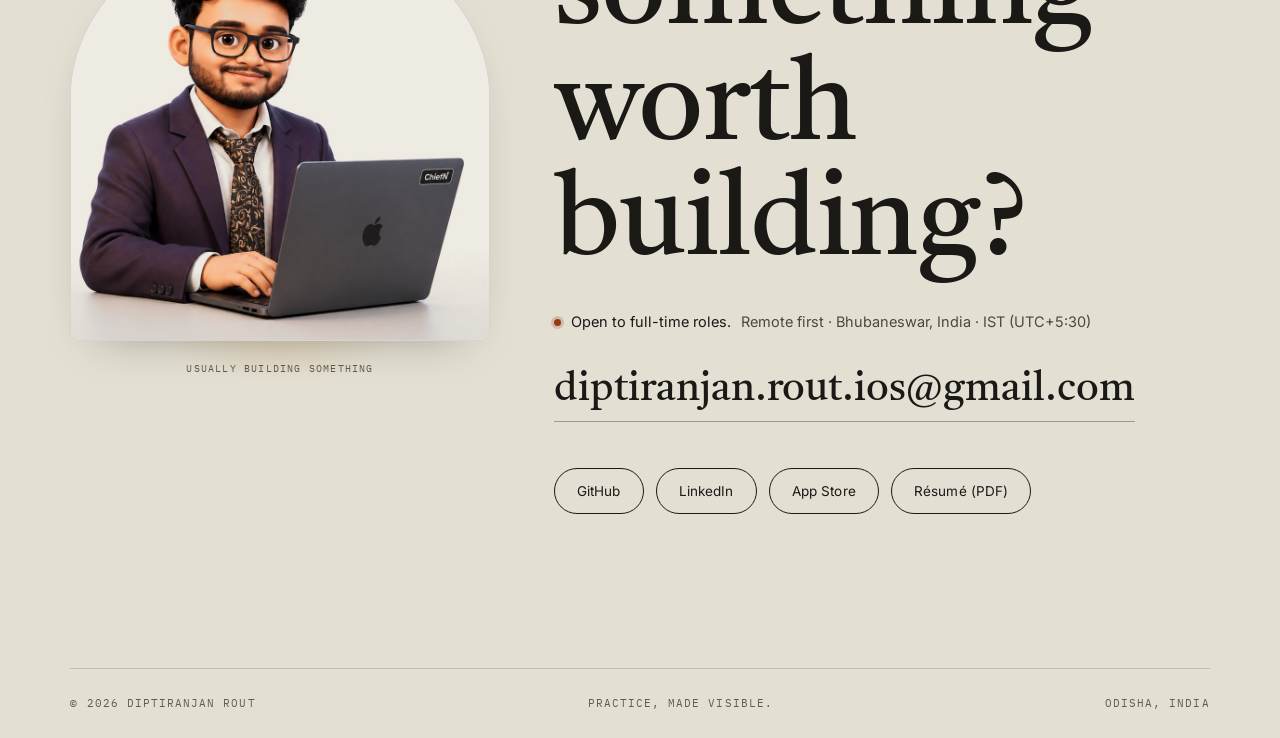
==== commit a4e83f7d: "Remove the knowledge tree; let The Path prose run full width Dipti was unsatisfied with the sculptur" ====
--- a/index.html
+++ b/index.html
@@ -324,63 +324,52 @@
       </div>
       <p class="note" data-rv data-d="1">Not a list of jobs — the four times the question I was being asked changed. The tools beside each one are the honest record of what a decade actually looks like.</p>
     </div>
-    <div class="path-grid">
     <ul class="line">
-        <li data-rv data-plats="iOS,iPadOS,tvOS,visionOS" data-core="1" data-fig="2021"><span class="lamp"></span>
-          <div class="era">
-            <div class="era-body">
-              <div class="yr">2021 — Present · Robosoft · Bengaluru, remote</div>
-              <h3>Scale changed the question</h3>
-              <p class="take">Every choice was made on behalf of teams I would never meet.</p>
-              <p class="era-fig"><b>18</b> apps · <b>2</b> brands · <b>3</b> Apple platforms</p>
-              <p>The question stopped being “does this work” and became “what does this cost whoever inherits it.”</p>
-              <p>The codebase taught me more than any course could. Feature flags, design tokens, XcodeGen, interactors and templates, dependency injection, an AppObserver pattern that keeps AppDelegate almost empty — reading code that good is its own apprenticeship.</p>
-            </div>
+      <li data-rv><span class="lamp"></span>
+        <div class="era">
+          <div class="era-body">
+            <div class="yr">2021 — Present · Robosoft · Bengaluru, remote</div>
+            <h3>Scale changed the question</h3>
+            <p class="take">Every choice was made on behalf of teams I would never meet.</p>
+            <p class="era-fig"><b>18</b> apps · <b>2</b> brands · <b>3</b> Apple platforms</p>
+            <p>The question stopped being “does this work” and became “what does this cost whoever inherits it.”</p>
+            <p>The codebase taught me more than any course could. Feature flags, design tokens, XcodeGen, interactors and templates, dependency injection, an AppObserver pattern that keeps AppDelegate almost empty — reading code that good is its own apprenticeship.</p>
           </div>
-        </li>
-        <li data-rv data-plats="iOS,iPadOS,tvOS" data-fig="2019"><span class="lamp"></span>
-          <div class="era">
-            <div class="era-body">
-              <div class="yr">2019 — 2020 · Bajaj Markets · Pune</div>
-              <h3>Money on the other side</h3>
-              <p class="take">The first place a mistake would cost someone money, not a session.</p>
-              <p class="era-fig"><b>6</b> product lines in one app — loans, cards, insurance, investments, UPI, EMI</p>
-              <p>Convenience stopped being a neutral word to me here — a shortcut through an auth boundary is a promise you are making on the user's behalf, whether or not you meant to.</p>
-            </div>
+        </div>
+      </li>
+      <li data-rv><span class="lamp"></span>
+        <div class="era">
+          <div class="era-body">
+            <div class="yr">2019 — 2020 · Bajaj Markets · Pune</div>
+            <h3>Money on the other side</h3>
+            <p class="take">The first place a mistake would cost someone money, not a session.</p>
+            <p class="era-fig"><b>6</b> product lines in one app — loans, cards, insurance, investments, UPI, EMI</p>
+            <p>Convenience stopped being a neutral word to me here — a shortcut through an auth boundary is a promise you are making on the user's behalf, whether or not you meant to.</p>
           </div>
-        </li>
-        <li data-rv data-plats="iOS,iPadOS" data-fig="2018"><span class="lamp"></span>
-          <div class="era">
-            <div class="era-body">
-              <div class="yr">2018 — 2019 · Muvi · Bhubaneswar</div>
-              <h3>Building for builders</h3>
-              <p class="take">Writing for other developers, where an awkward API costs someone their afternoon.</p>
-              <p>Muvi's customers stood up their own streaming services on what we shipped.</p>
-            </div>
+        </div>
+      </li>
+      <li data-rv><span class="lamp"></span>
+        <div class="era">
+          <div class="era-body">
+            <div class="yr">2018 — 2019 · Muvi · Bhubaneswar</div>
+            <h3>Building for builders</h3>
+            <p class="take">Writing for other developers, where an awkward API costs someone their afternoon.</p>
+            <p>Muvi's customers stood up their own streaming services on what we shipped.</p>
           </div>
-        </li>
-        <li data-rv data-plats="iOS,iPadOS" data-fig="2016"><span class="lamp"></span>
-          <div class="era">
-            <div class="era-body">
-              <div class="yr">2016 — 2018 · Mobiona · Bhubaneswar</div>
-              <h3>Where it started</h3>
-              <p class="take">A services shop, Objective-C giving way to Swift one project at a time.</p>
-              <p>This is where I hit the things nobody teaches you: project-file conflicts, why code needs a repository at all, animation timing, and SOAP and XML that did not want to be parsed.</p>
-              <p>I stayed because of what I could see underneath it. The tools for building here, and the standard the platform holds you to, were better than anything else I had touched — and every piece of knowledge made the next piece easier. It compounds. That is the whole reason I am still at it.</p>
-            </div>
+        </div>
+      </li>
+      <li data-rv><span class="lamp"></span>
+        <div class="era">
+          <div class="era-body">
+            <div class="yr">2016 — 2018 · Mobiona · Bhubaneswar</div>
+            <h3>Where it started</h3>
+            <p class="take">A services shop, Objective-C giving way to Swift one project at a time.</p>
+            <p>This is where I hit the things nobody teaches you: project-file conflicts, why code needs a repository at all, animation timing, and SOAP and XML that did not want to be parsed.</p>
+            <p>I stayed because of what I could see underneath it. The tools for building here, and the standard the platform holds you to, were better than anything else I had touched — and every piece of knowledge made the next piece easier. It compounds. That is the whole reason I am still at it.</p>
           </div>
-        </li>
-      </ul>
-
-      <!-- The knowledge tree. Grows as this section is read; every fruit is
-           a technology, every device an Apple platform, and the roots are the
-           habits underneath. Data lives in tree.js — nothing here is
-           hand-placed. -->
-      <div class="path-fig">
-        <div class="tree-stage" id="knowledgeTree"></div>
-        <p class="path-cap"><span id="pathCap">Hover a fruit to see what it connects to</span></p>
-      </div>
-    </div>
+        </div>
+      </li>
+    </ul>
 
     <!-- The tools column above changes every two years. This is the part
          that hasn't. -->
@@ -873,6 +862,5 @@
 
 
 </script>
-<script src="tree.js"></script>
 </body>
 </html>
--- a/site.css
+++ b/site.css
@@ -1098,133 +1098,6 @@
    The stack column is the quiet argument of this section — read the four
    of them top to bottom and you get Objective-C to visionOS without a
    single sentence claiming it. */
-/* THE PATH — the knowledge tree.
-   Occupies exactly the space the portrait did: 2:3, centred, transparent,
-   nothing overflowing. Everything animated is opacity, transform or
-   stroke-dashoffset, so the browser never relayouts inside a frame. */
-.path-grid{ display:block; }
-.path-fig{ display:none; }
-
-@media (min-width:1000px){
-  .path-grid{
-    display:grid; grid-template-columns:minmax(0,1fr) minmax(300px,.66fr);
-    column-gap:clamp(40px,5vw,90px); align-items:start;
-  }
-  .path-fig{ display:block; position:sticky; top:118px; }
-
-  .tree-stage{
-    position:relative; width:100%; aspect-ratio:2/3;
-    background:transparent;   /* the tree is the object, not a panel */
-  }
-  .ktree{ width:100%; height:100%; display:block; overflow:visible; }
-
-  /* ---- the tree itself ---- */
-  .kt-trunk, .kt-branch{
-    fill:none;
-    stroke:color-mix(in srgb, var(--ink) 46%, transparent);
-    stroke-linecap:round;
-    stroke-dasharray:1; stroke-dashoffset:1;
-  }
-  .kt-trunk{ stroke-width:5.5; }
-  .kt-branch{ stroke-width:2.4; }
-  .kt-branches, .kt-leaves{ transform-origin:300px 700px; }
-
-  .kt-root{
-    fill:none; stroke-linecap:round; stroke-width:1.6;
-    stroke:color-mix(in srgb, var(--ink) 26%, transparent);
-    stroke-dasharray:1; stroke-dashoffset:1;
-  }
-  .kt-roots{ --rootsOn:0; }
-  .kt-roots .kt-root{ opacity:calc(.45 + var(--rootsOn) * .55); }
-  .kt-root-label{
-    font-family:var(--f-mono); font-size:11px; letter-spacing:.06em;
-    fill:var(--ink-faint); opacity:var(--rootsOn);
-    transition:opacity .45s var(--ease); pointer-events:none;
-  }
-
-  .kt-leaf{
-    fill:color-mix(in srgb, var(--sage, #7d8a6a) 70%, transparent);
-    opacity:0;
-  }
-
-  /* ---- knowledge fruits: glass, not stickers ---- */
-  .kt-node{ cursor:default; opacity:0; }
-  .kt-node > .kt-glyph, .kt-node > .kt-halo{
-    transform:scale(var(--s,1)); transform-box:fill-box; transform-origin:center;
-    transition:none;
-  }
-  .kt-halo{
-    fill:color-mix(in srgb, var(--haldi) 16%, transparent);
-    opacity:0; transition:opacity .4s var(--ease);
-  }
-  .kt-fruit .kt-glyph{
-    fill:color-mix(in srgb, var(--paper-lit) 62%, transparent);
-    stroke:color-mix(in srgb, var(--sindoor) 62%, transparent);
-    stroke-width:1.4;
-  }
-  .kt-device .kt-glyph{
-    fill:none;
-    stroke:color-mix(in srgb, var(--ink) 52%, transparent);
-    stroke-width:1.6;
-  }
-
-  .kt-label{
-    font-family:var(--f-mono); font-size:11px; letter-spacing:.06em;
-    fill:var(--ink); opacity:0; pointer-events:none;
-    transition:opacity .32s var(--ease);
-  }
-
-  /* hover / focus */
-  .kt-node:hover .kt-label,
-  .kt-node:focus-visible .kt-label,
-  .kt-node.is-self .kt-label{ opacity:1; }
-  .kt-node.is-self .kt-halo{ opacity:1; }
-  .kt-node.is-lit .kt-glyph{ stroke:var(--sindoor); }
-  .kt-node.is-lit .kt-label{ opacity:.8; }
-  .kt-node.is-self .kt-label{ opacity:1; }
-  .kt-node.is-self .kt-glyph{ stroke:var(--sindoor); stroke-width:1.9; }
-  .kt-node:focus{ outline:none; }
-  .kt-node:focus-visible .kt-halo{ opacity:1; }
-
-  /* everything unrelated recedes rather than disappears */
-  .tree-stage.is-focused .kt-node:not(.is-lit):not(.is-self){ opacity:.28 !important; }
-  .tree-stage.is-focused .kt-leaf{ opacity:.25 !important; }
-
-  .kt-link{
-    fill:none; stroke:var(--sindoor); stroke-width:1.3; stroke-linecap:round;
-    stroke-dasharray:1; stroke-dashoffset:1; opacity:0;
-    filter:drop-shadow(0 0 3px color-mix(in srgb, var(--sindoor) 45%, transparent));
-  }
-
-  /* ---- an ordered progression, where sequence is the point ---- */
-  .kt-chain{
-    position:absolute; left:0; right:0; bottom:-6px;
-    display:flex; flex-wrap:wrap; justify-content:center; gap:5px 8px;
-    opacity:0; transition:opacity .3s var(--ease); pointer-events:none;
-  }
-  .kt-chain.is-on{ opacity:1; }
-  .kt-chain span{
-    font-family:var(--f-mono); font-size:9.5px; letter-spacing:.08em;
-    text-transform:uppercase; color:var(--ink-soft);
-    border:var(--rule); border-radius:999px; padding:3px 9px;
-    opacity:0; transform:translateY(4px);
-    transition:opacity .4s var(--ease), transform .4s var(--ease);
-  }
-  .kt-chain.is-on span{ opacity:1; transform:none; }
-
-  .path-cap{
-    margin:26px 0 0; text-align:center;
-    font-family:var(--f-mono); font-size:10px; letter-spacing:.11em;
-    text-transform:uppercase; color:var(--ink-faint); min-height:1.4em;
-  }
-}
-
-/* The tree is an enhancement, never the message. Motion off means it
-   simply stands there, fully grown. */
-@media (prefers-reduced-motion:reduce){
-  .kt-link, .kt-label, .kt-root-label, .kt-chain span{ transition:none; }
-}
-
 /* Single column now that the tag list is gone — it was the only reason
    this row was ever a grid. */
 .era{ display:block; }
